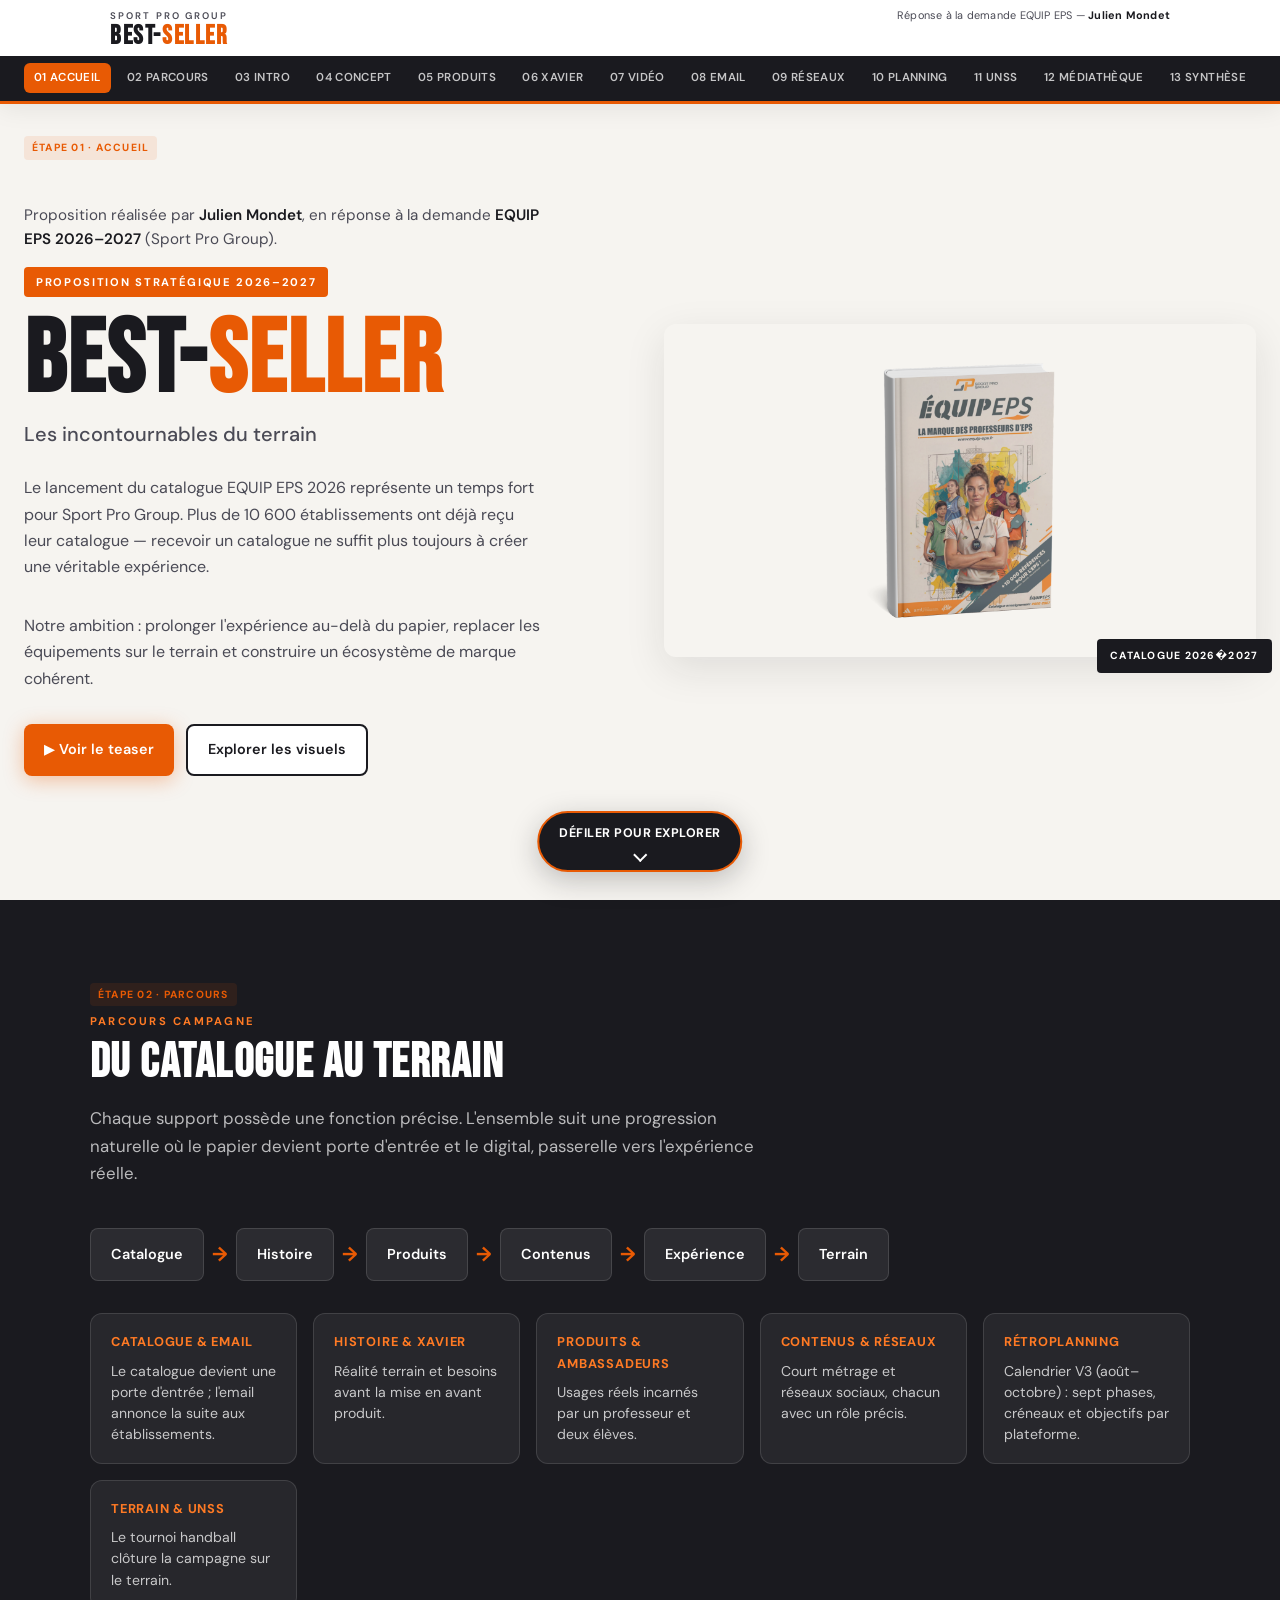
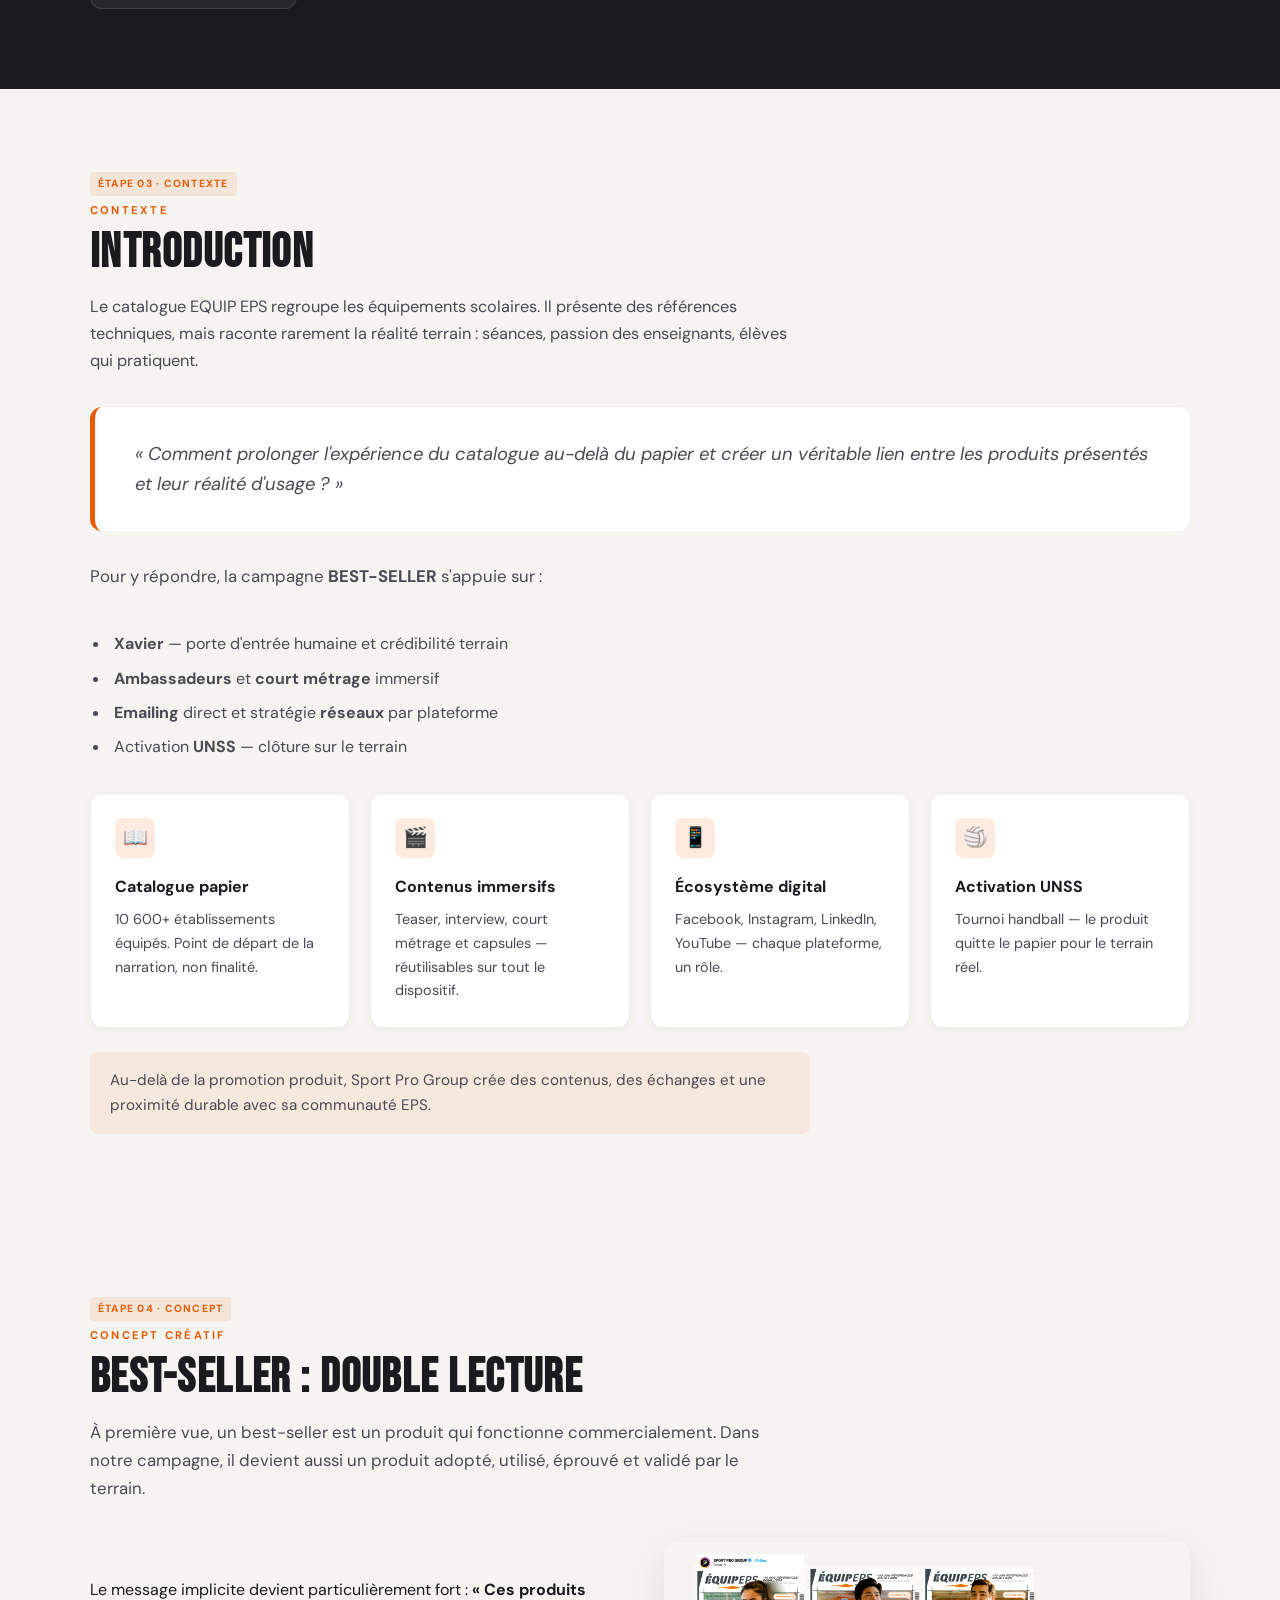
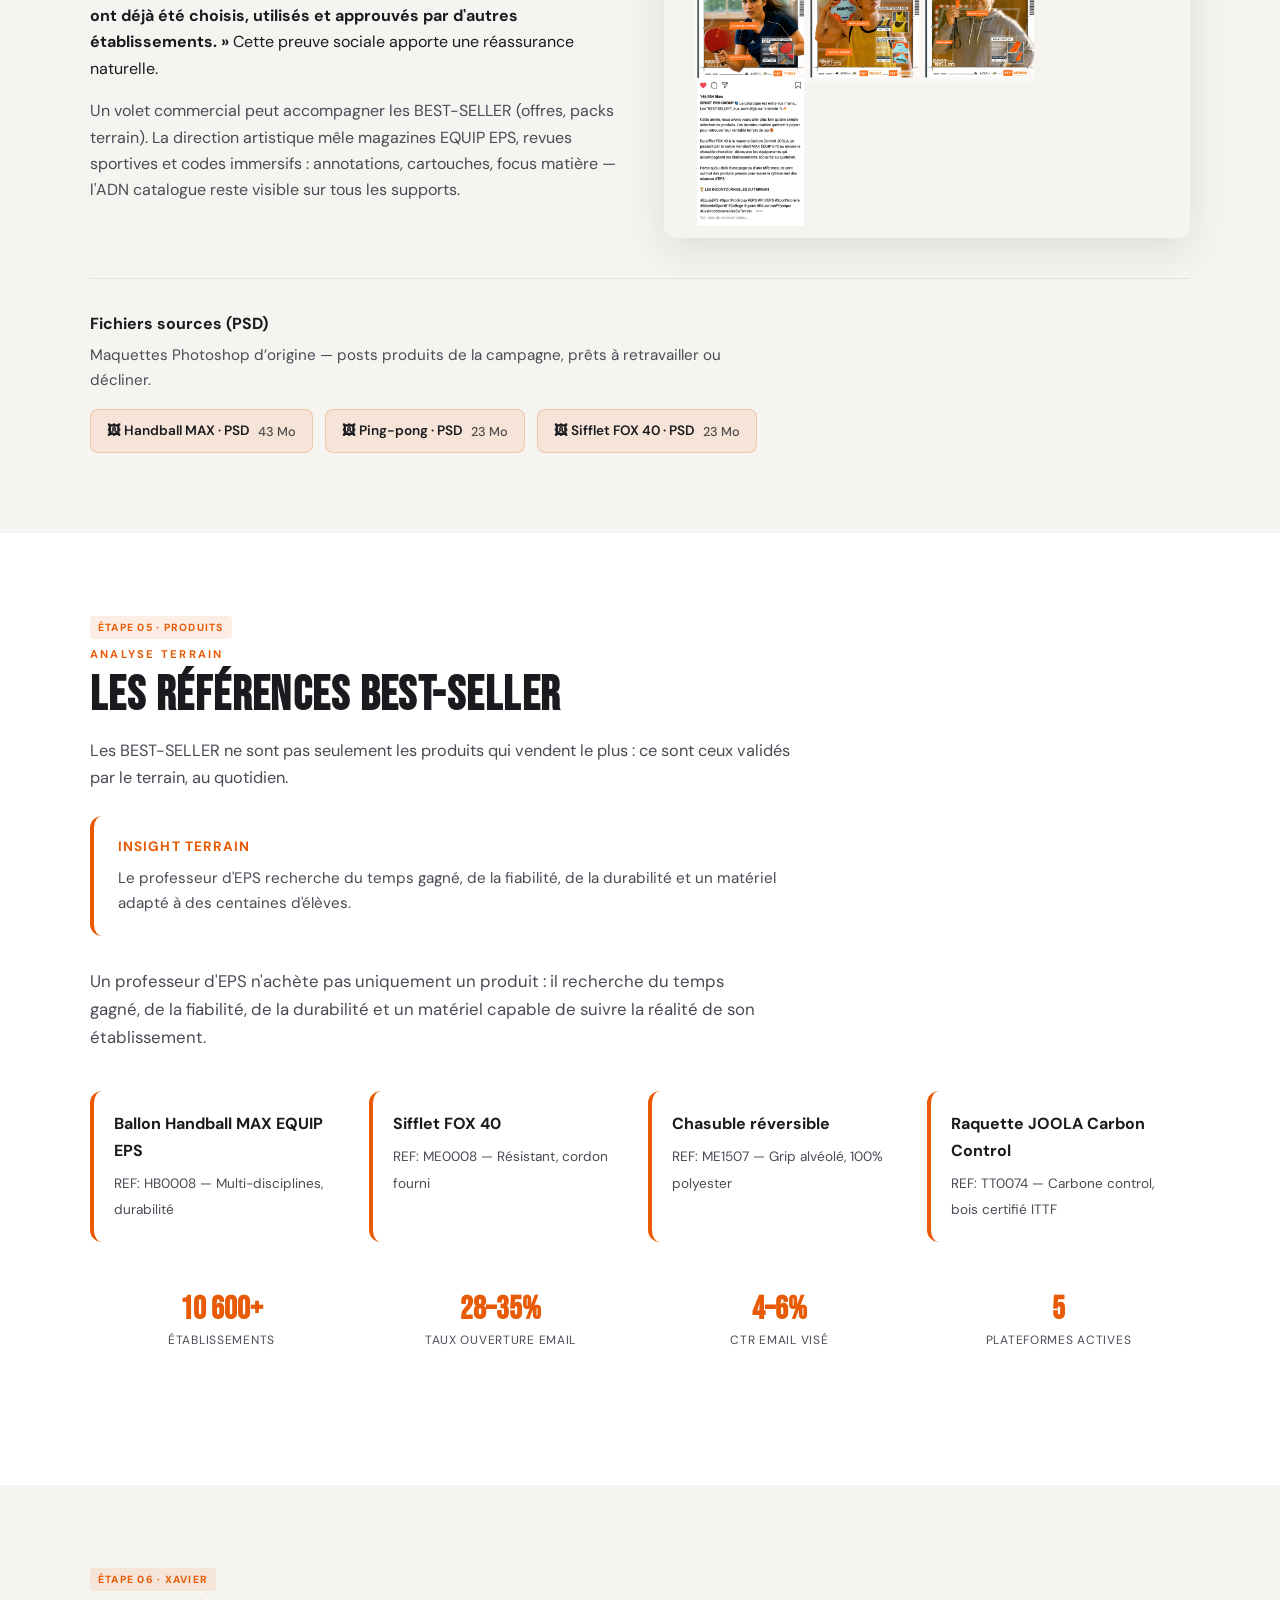
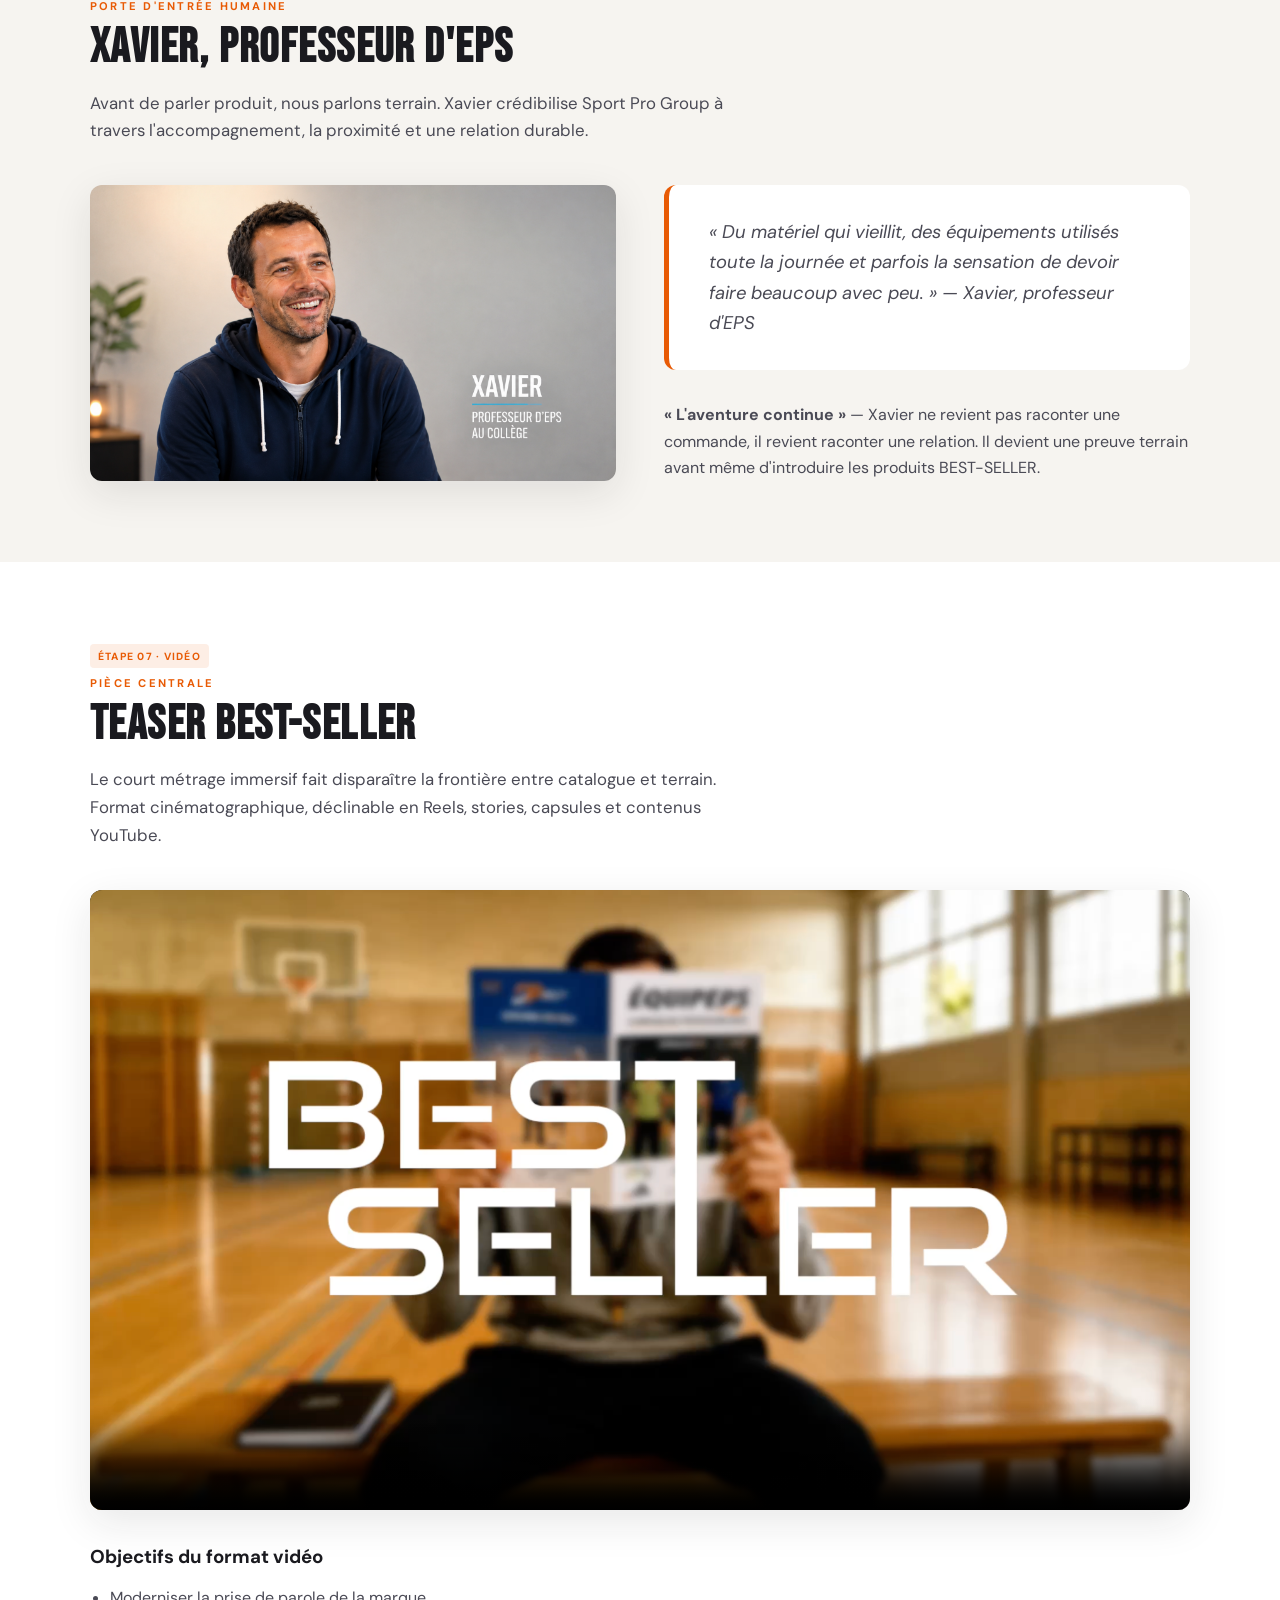
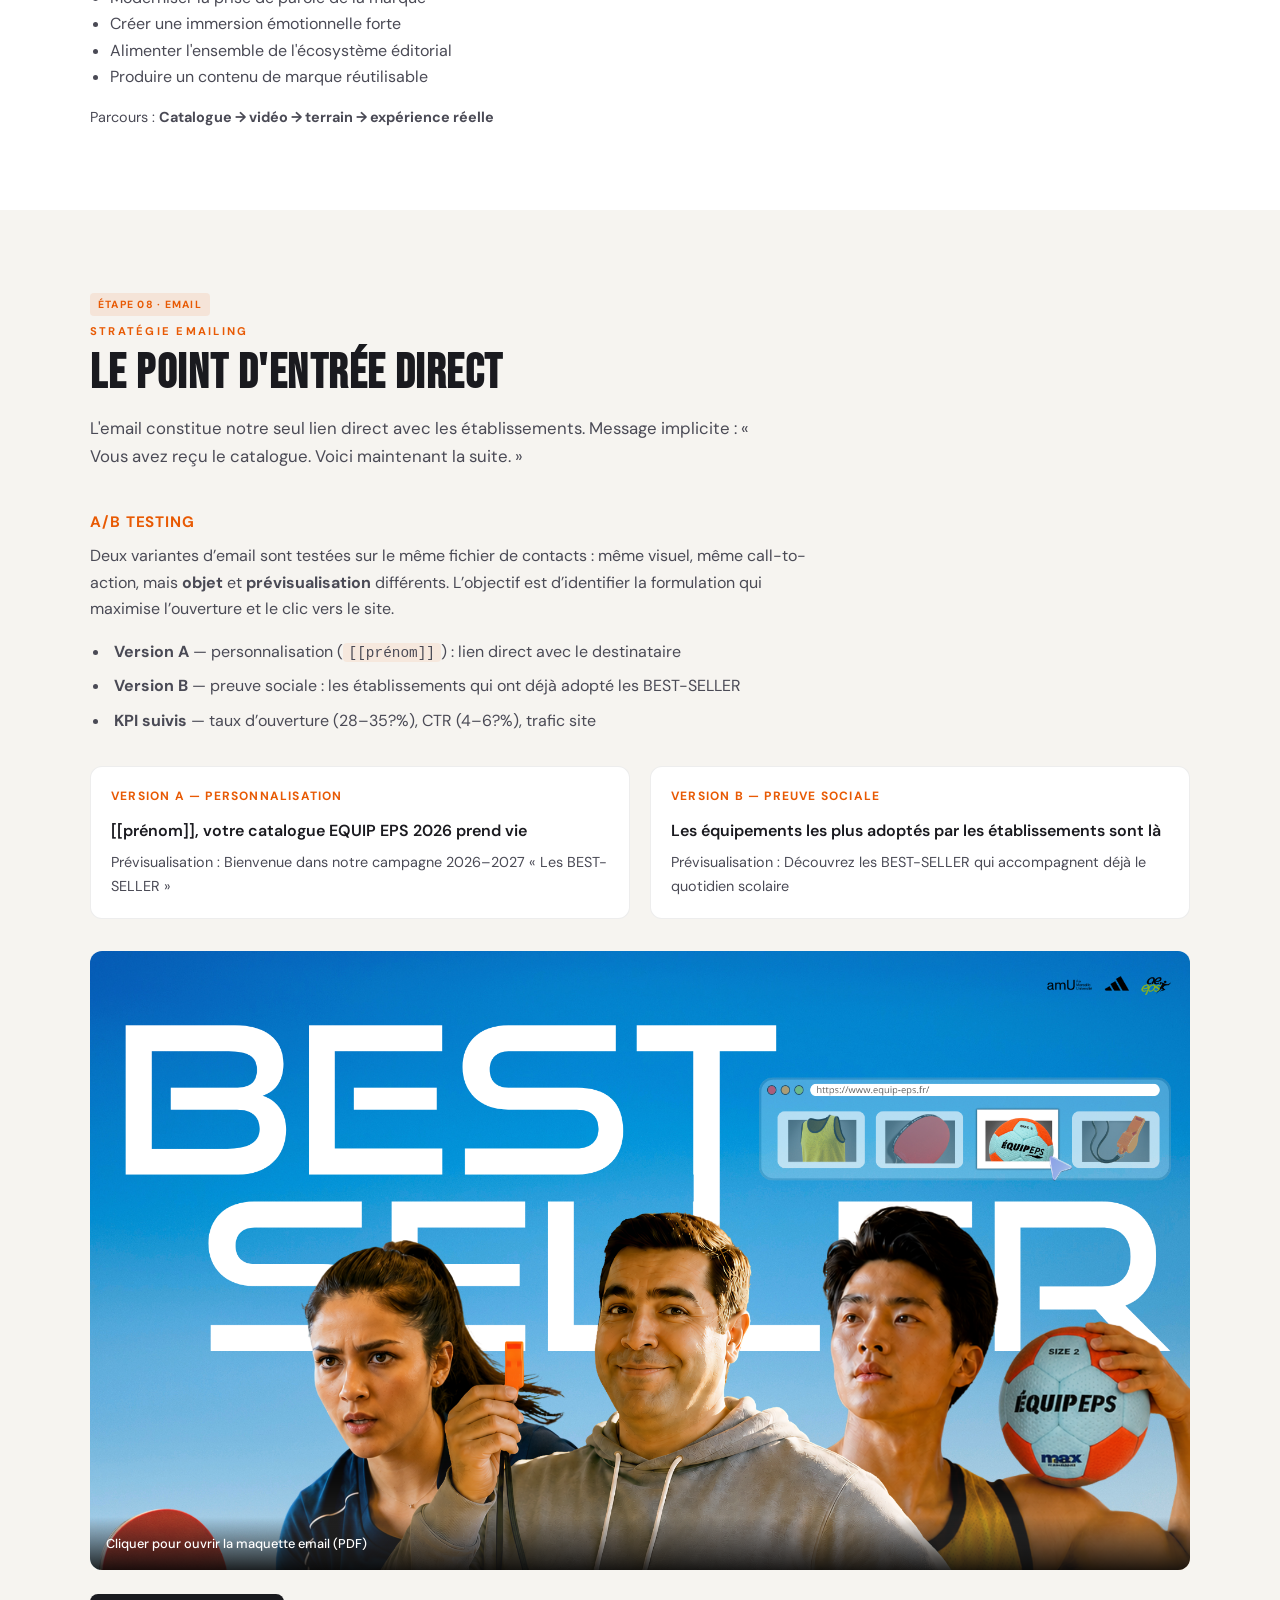
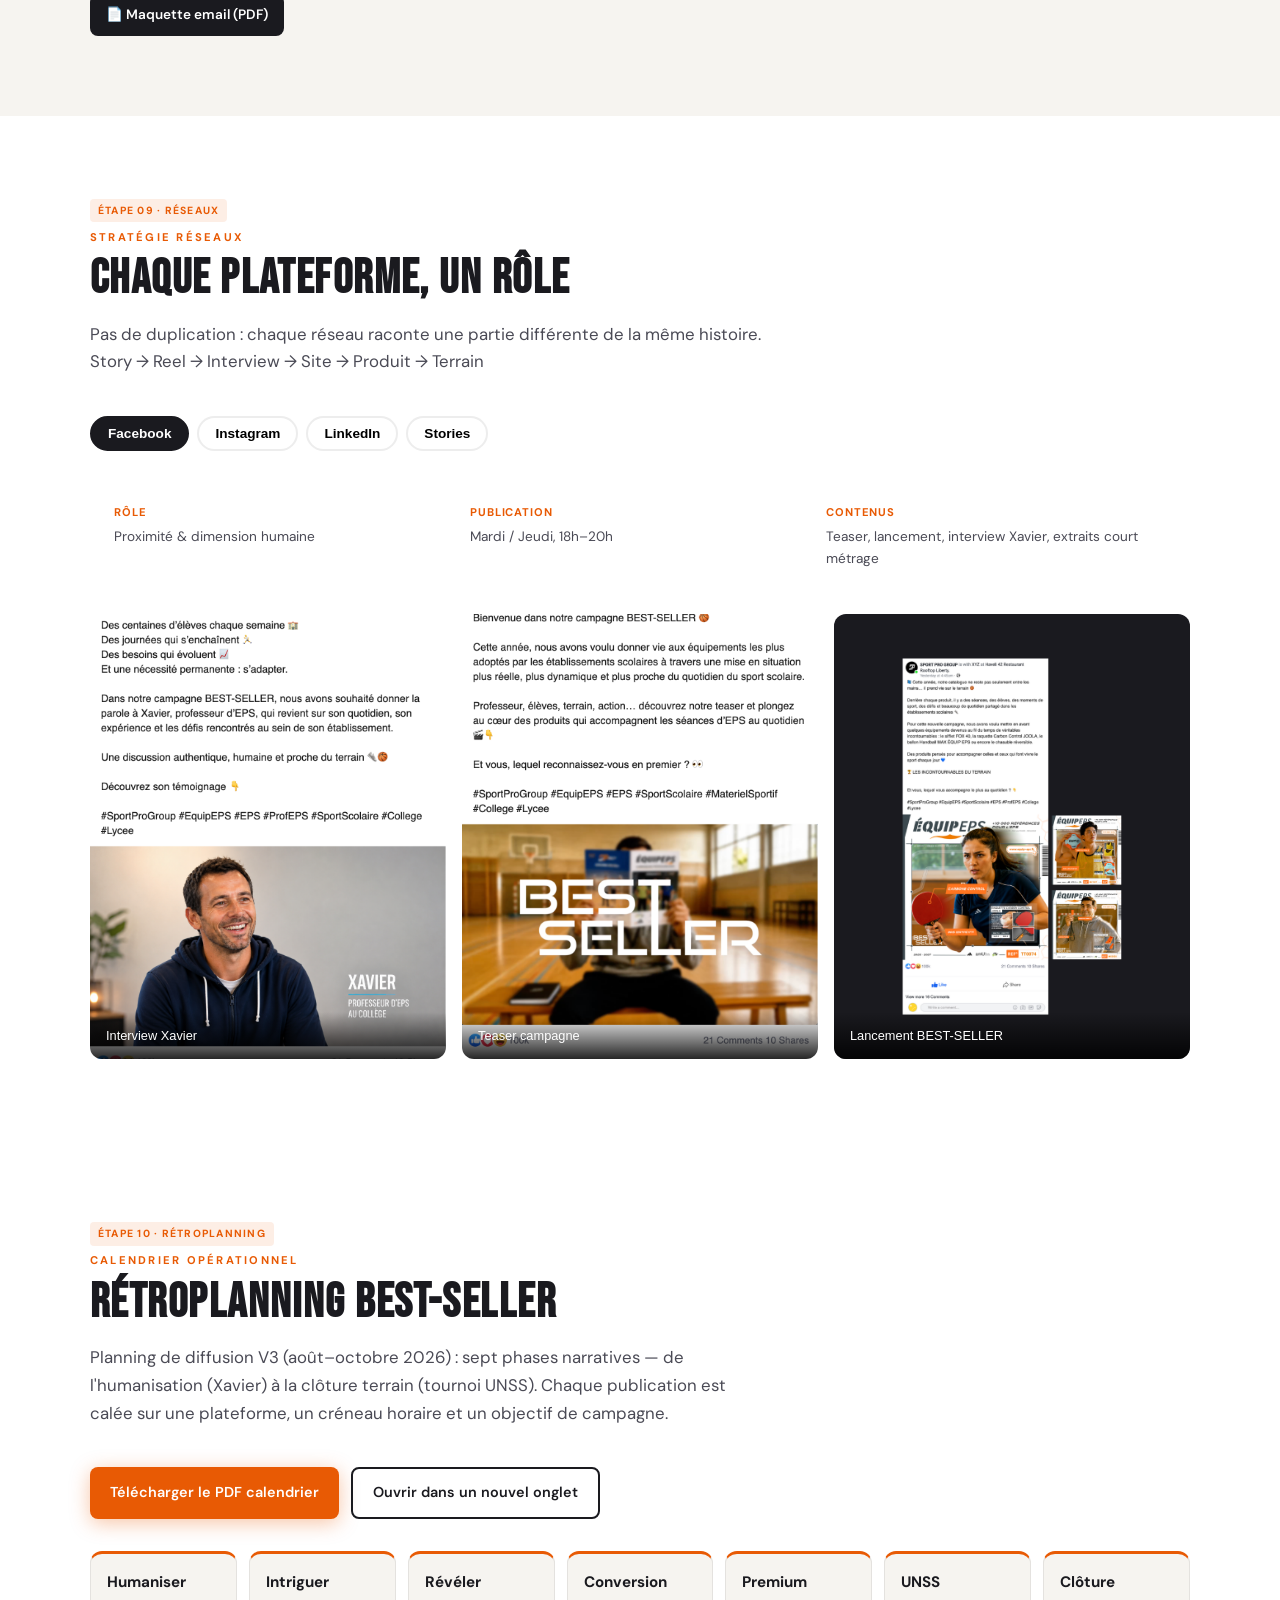
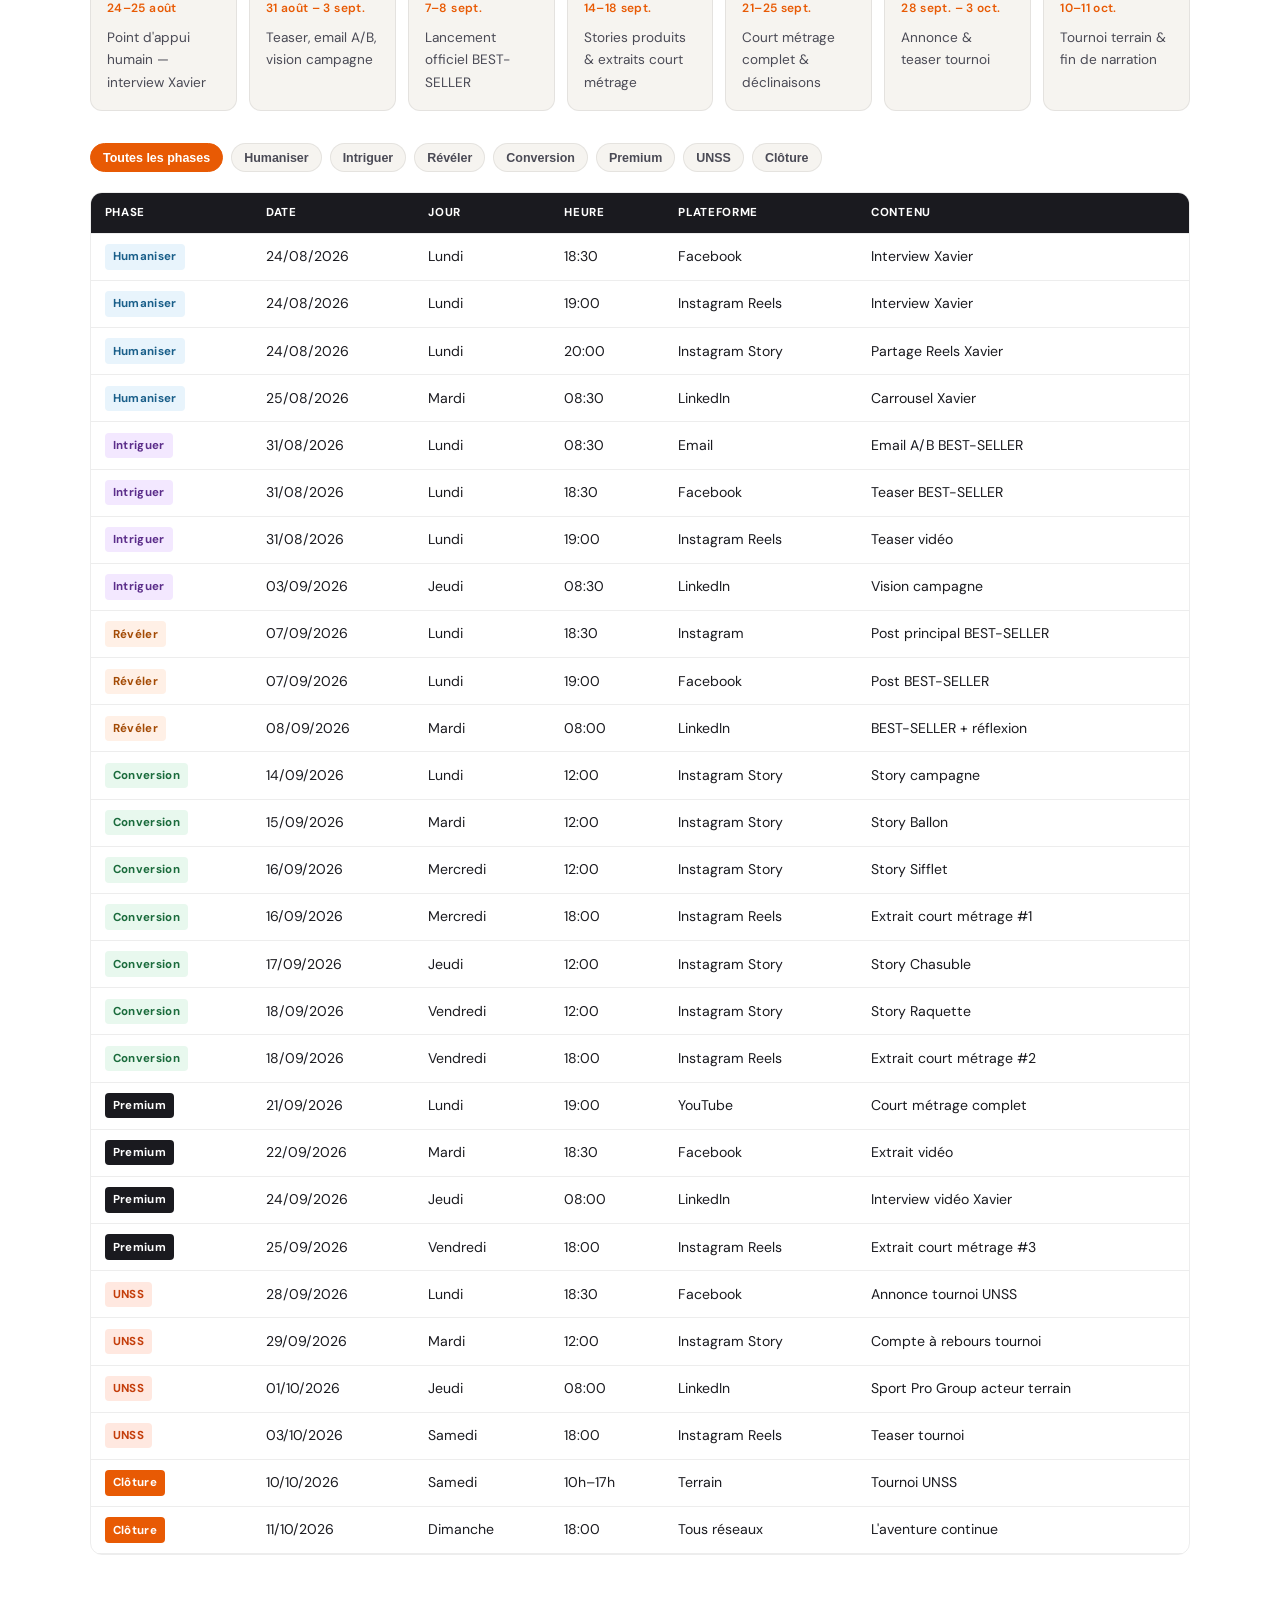
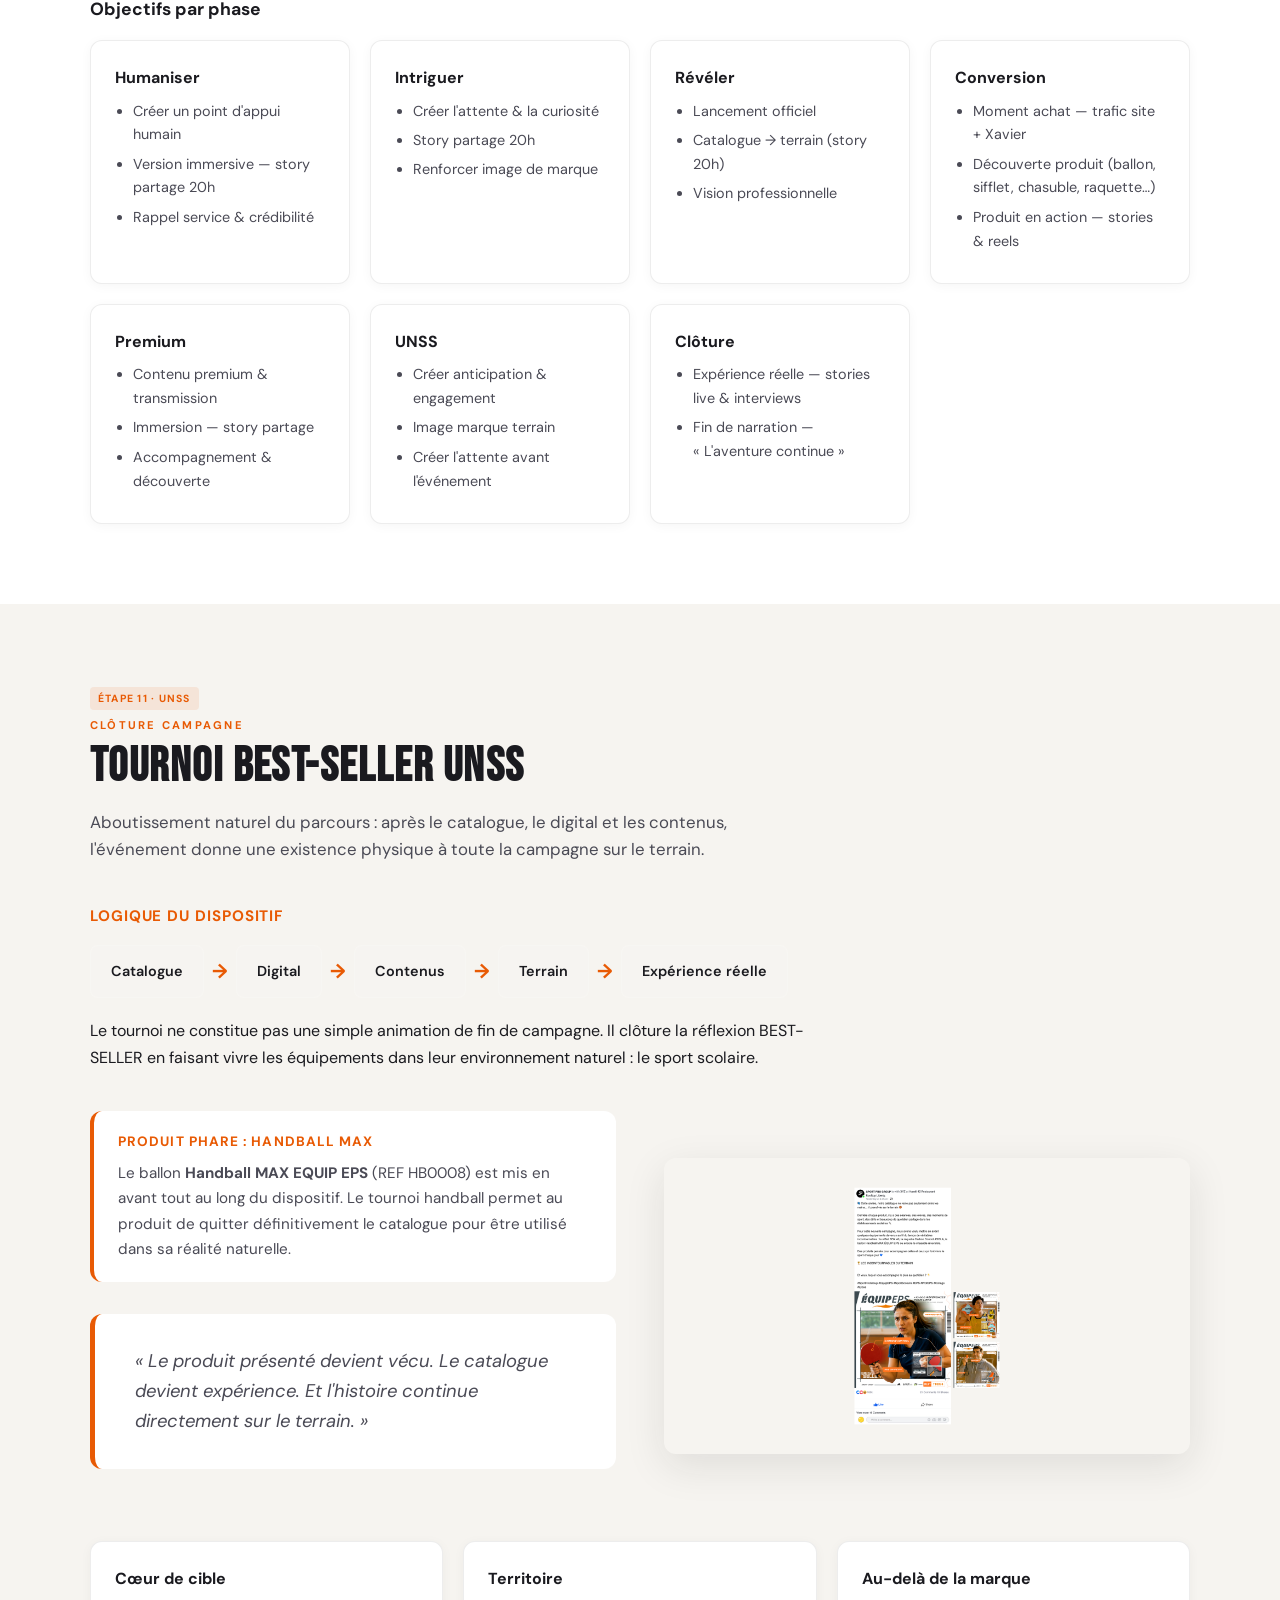
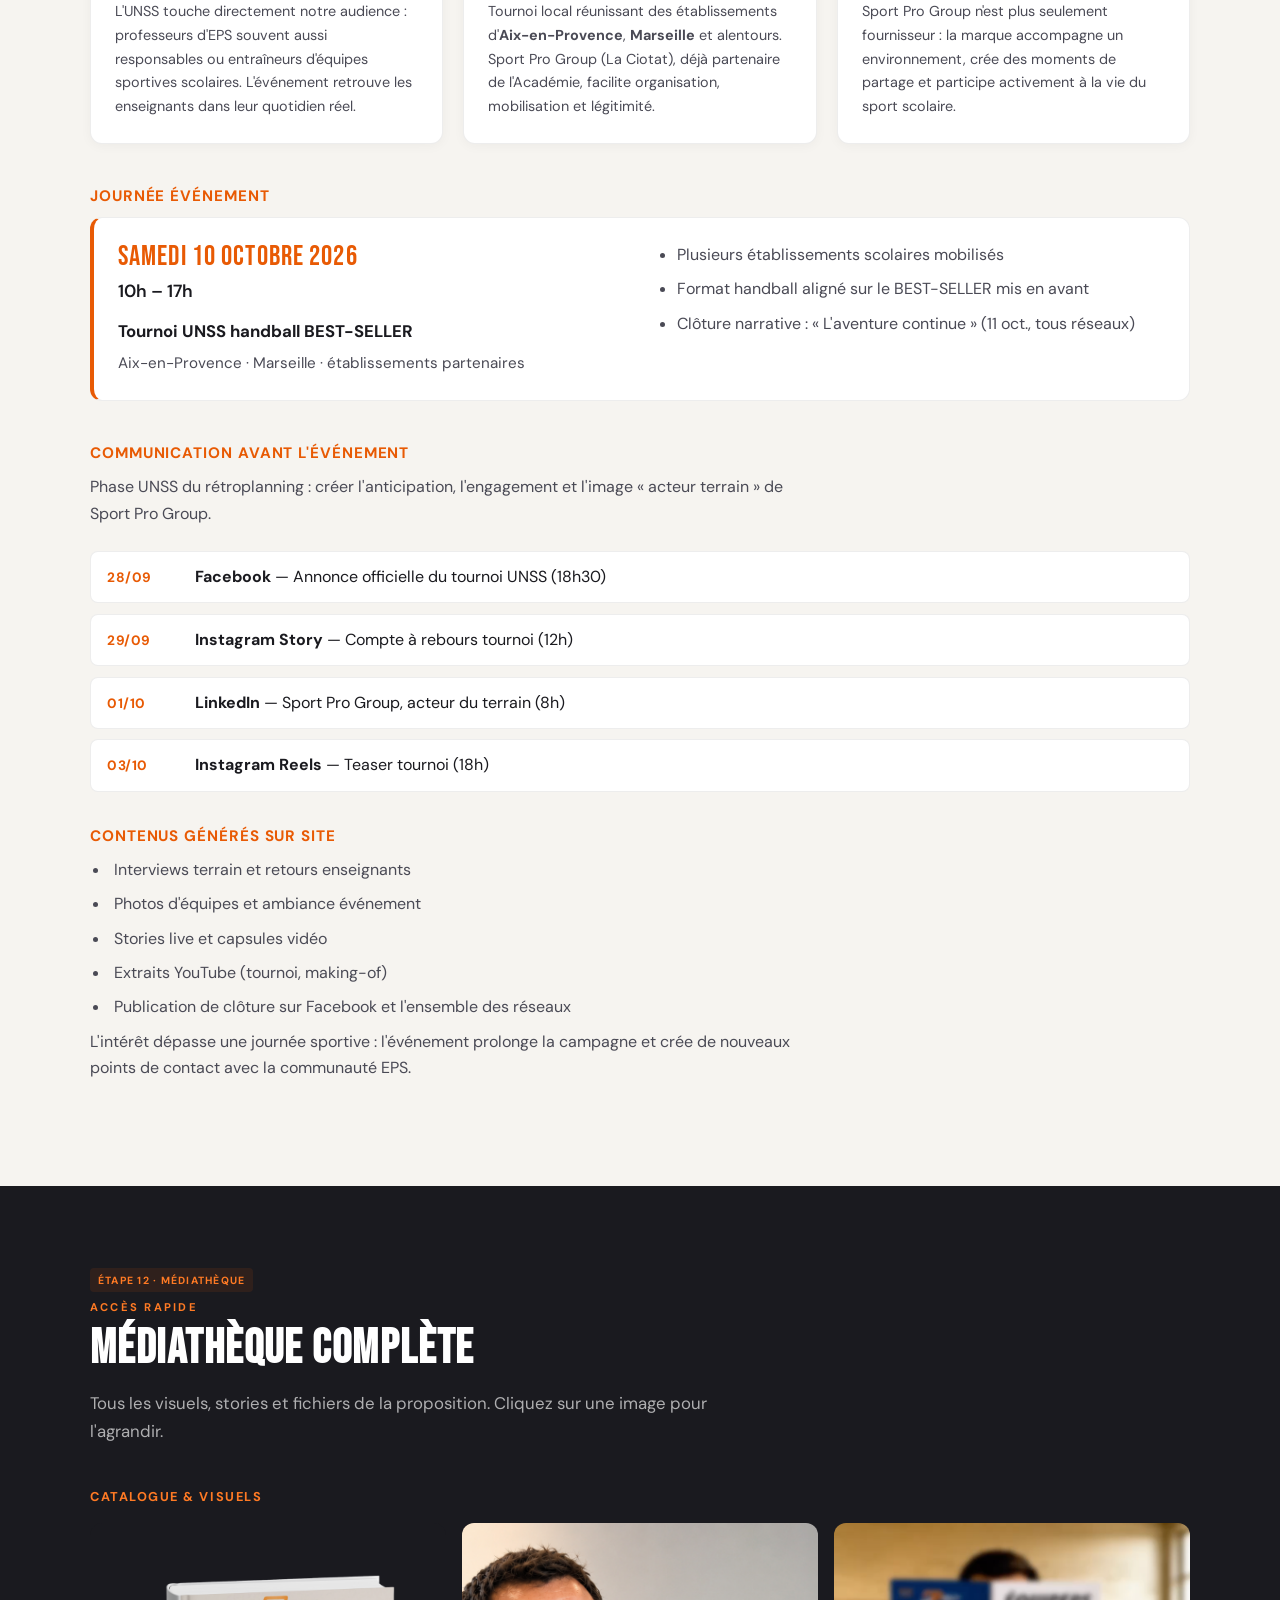
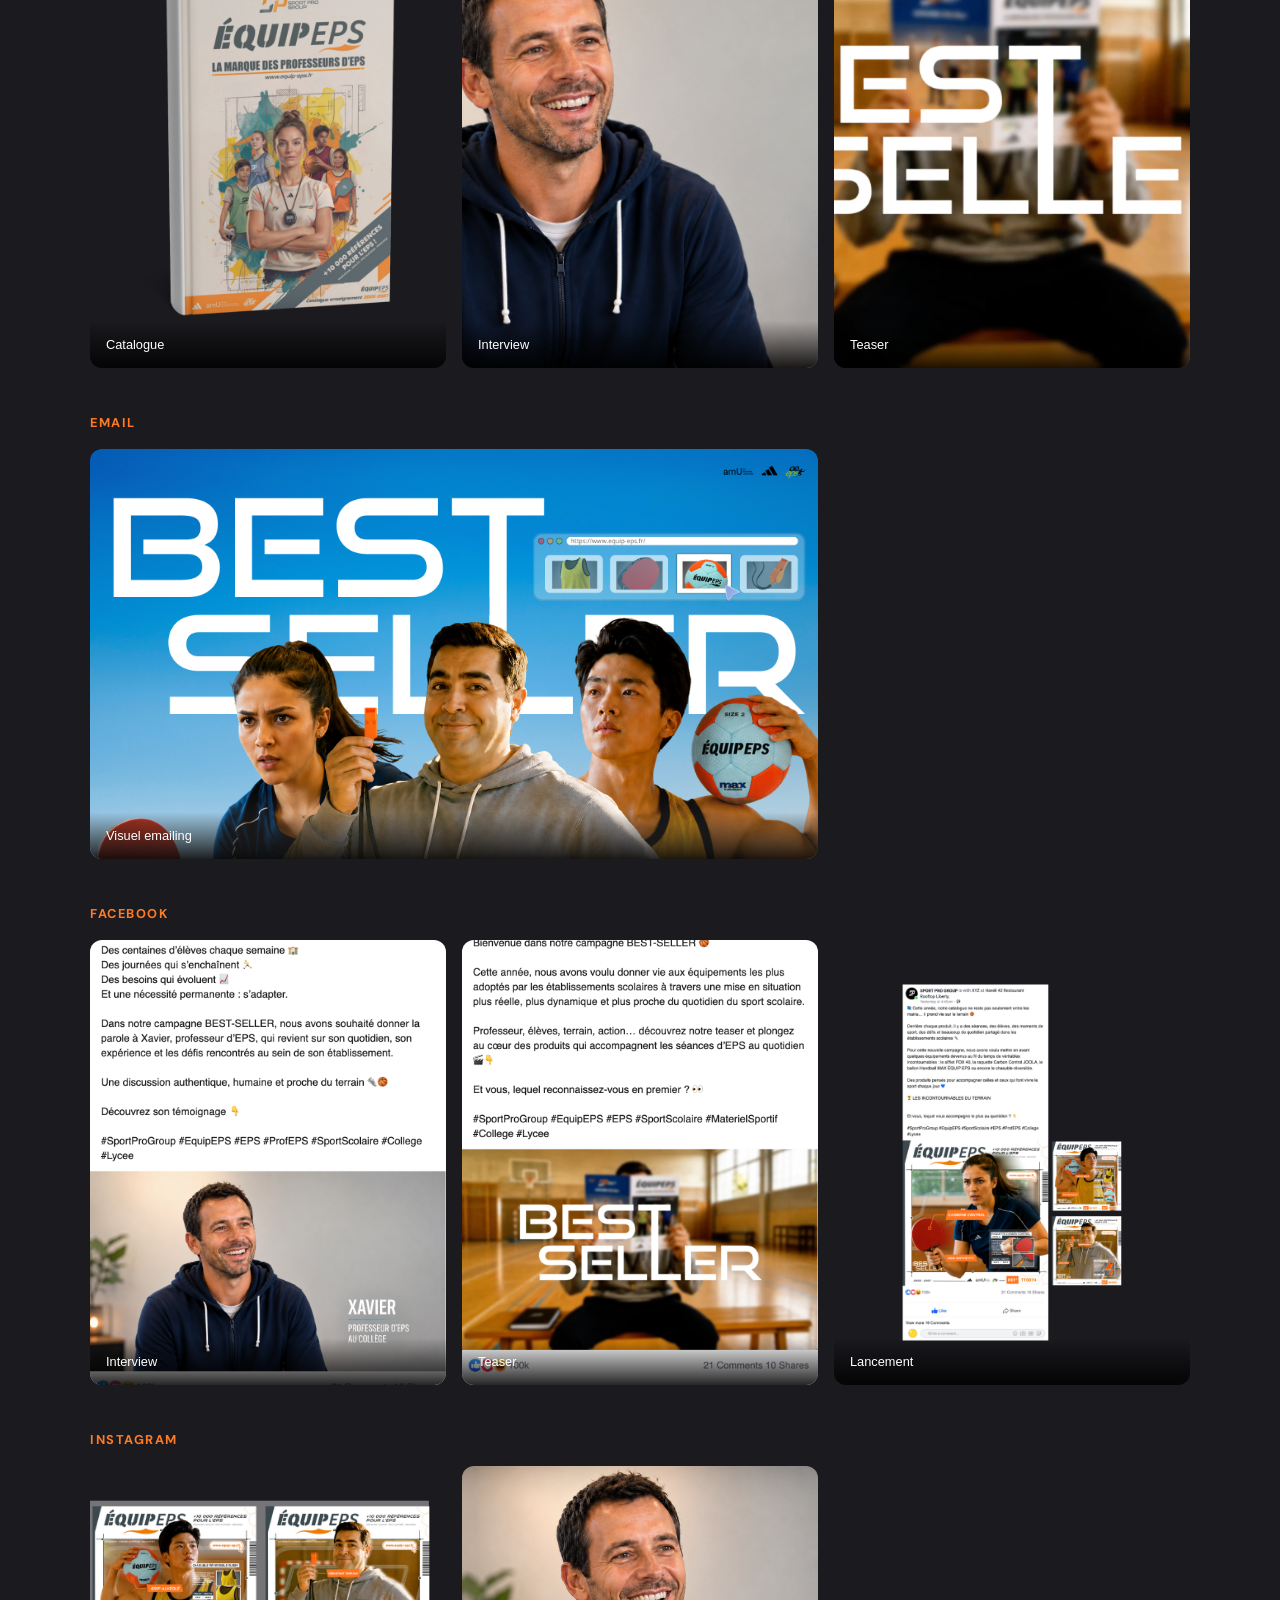
==== site/index.html @ 5191e404 "Publier le site vitrine BEST-SELLER pour GitHub Pages. Déploie le dossier site/ via GitHub Actions a" ====
<!DOCTYPE html>
<html lang="fr">
<head>
  <meta charset="UTF-8">
  <meta name="viewport" content="width=device-width, initial-scale=1.0">
  <title>BEST-SELLER — Proposition stratégique | Julien Mondet | Sport Pro Group</title>
  <meta name="description" content="Campagne BEST-SELLER — Proposition stratégique EQUIP EPS 2026–2027. Travail réalisé par Julien Mondet, réponse à la demande Sport Pro Group.">
  <link rel="preconnect" href="https://fonts.googleapis.com">
  <link rel="preconnect" href="https://fonts.gstatic.com" crossorigin>
  <link href="https://fonts.googleapis.com/css2?family=Bebas+Neue&family=DM+Sans:ital,wght@0,400;0,500;0,600;0,700;1,400&display=swap" rel="stylesheet">
  <link rel="stylesheet" href="css/styles.css">
</head>
<body>

    <header class="site-header">
      <div class="header-inner">
        <a href="#accueil" class="logo">
          <span>Sport Pro Group</span>
          <strong>BEST-<em>SELLER</em></strong>
        </a>
        <p class="header-author">Réponse à la demande EQUIP EPS — <strong>Julien Mondet</strong></p>
      </div>
            <nav class="nav-quick" aria-label="Navigation rapide">
        <a href="#accueil">01 Accueil</a>
        <a href="#parcours">02 Parcours</a>
        <a href="#introduction">03 Intro</a>
        <a href="#concept">04 Concept</a>
        <a href="#produits">05 Produits</a>
        <a href="#xavier">06 Xavier</a>
        <a href="#video">07 Vidéo</a>
        <a href="#email">08 Email</a>
        <a href="#reseaux">09 Réseaux</a>
        <a href="#retroplanning">10 Planning</a>
        <a href="#unss">11 UNSS</a>
        <a href="#mediatheque">12 Médiathèque</a>
        <a href="#conclusion">13 Synthèse</a>
      </nav>
    </header>

  <a href="#introduction" class="scroll-cue" id="scroll-cue" aria-label="Faire défiler vers le contenu">
    <span class="scroll-cue-text">Défiler pour explorer</span>
    <span class="scroll-cue-arrow" aria-hidden="true"></span>
  </a>


  <main>
    <section class="hero" id="accueil">
      <p class="section-phase hero-phase">Étape 01 · Accueil</p>
      <div>
        <p class="hero-author">
          Proposition réalisée par <strong>Julien Mondet</strong>, en réponse à la demande
          <strong>EQUIP EPS 2026–2027</strong> (Sport Pro Group).
        </p>
        <span class="hero-badge">Proposition stratégique 2026–2027</span>
        <h1>BEST-<span>SELLER</span></h1>
        <p class="hero-sub">Les incontournables du terrain</p>
        <p class="hero-desc">Le lancement du catalogue EQUIP EPS 2026 représente un temps fort pour Sport Pro Group. Plus de 10&nbsp;600 établissements ont déjà reçu leur catalogue — recevoir un catalogue ne suffit plus toujours à créer une véritable expérience.</p>
        <p class="hero-desc">Notre ambition : prolonger l'expérience au-delà du papier, replacer les équipements sur le terrain et construire un écosystème de marque cohérent.</p>
        <div class="hero-actions">
          <a href="#video" class="btn btn-primary">&#9654; Voir le teaser</a>
          <a href="#mediatheque" class="btn btn-secondary">Explorer les visuels</a>
        </div>
      </div>
      <div class="hero-visual">
        <img src="assets/visuel/Mock%20ups%20magazine.png" alt="Catalogue ÉQUIPEPS 2026–2027 — Sport Pro Group">
      </div>
    </section>

    <section class="flow-section" id="parcours">
      <div class="section-inner">
        <p class="section-phase">Étape 02 · Parcours</p>
        <p class="section-label">Parcours campagne</p>
        <h2 class="section-title">Du catalogue au terrain</h2>
        <p class="section-intro">
          Chaque support possède une fonction précise. L'ensemble suit une progression naturelle
          où le papier devient porte d'entrée et le digital, passerelle vers l'expérience réelle.
        </p>
        <div class="flow-track">
          <span class="flow-step">Catalogue</span>
          <span class="flow-arrow">&rarr;</span>
          <span class="flow-step">Histoire</span>
          <span class="flow-arrow">&rarr;</span>
          <span class="flow-step">Produits</span>
          <span class="flow-arrow">&rarr;</span>
          <span class="flow-step">Contenus</span>
          <span class="flow-arrow">&rarr;</span>
          <span class="flow-step">Expérience</span>
          <span class="flow-arrow">&rarr;</span>
          <span class="flow-step">Terrain</span>
        </div>
        <div class="flow-details">
          <article class="flow-detail-card"><h3>Catalogue &amp; email</h3><p>Le catalogue devient une porte d'entrée ; l'email annonce la suite aux établissements.</p></article>
          <article class="flow-detail-card"><h3>Histoire &amp; Xavier</h3><p>Réalité terrain et besoins avant la mise en avant produit.</p></article>
          <article class="flow-detail-card"><h3>Produits &amp; ambassadeurs</h3><p>Usages réels incarnés par un professeur et deux élèves.</p></article>
          <article class="flow-detail-card"><h3>Contenus &amp; réseaux</h3><p>Court métrage et réseaux sociaux, chacun avec un rôle précis.</p></article>
                    <article class="flow-detail-card"><h3>Rétroplanning</h3><p>Calendrier V3 (août–octobre) : sept phases, créneaux et objectifs par plateforme.</p></article>
          <article class="flow-detail-card"><h3>Terrain &amp; UNSS</h3><p>Le tournoi handball clôture la campagne sur le terrain.</p></article>
        </div>
      </div>
    </section>

    <section id="introduction">
      <div class="section-inner">
        <p class="section-phase">Étape 03 · Contexte</p>
        <p class="section-label">Contexte</p>
        <h2 class="section-title">Introduction</h2>

        <div class="prose"><p>Le catalogue EQUIP EPS regroupe les équipements scolaires. Il présente des références techniques, mais raconte rarement la réalité terrain : séances, passion des enseignants, élèves qui pratiquent.</p></div>
        <blockquote class="quote-block">&laquo; Comment prolonger l'expérience du catalogue au-delà du papier et créer un véritable lien entre les produits présentés et leur réalité d'usage ? &raquo;</blockquote>
        <p class="section-intro">Pour y répondre, la campagne <strong>BEST-SELLER</strong> s'appuie sur :</p>
        <ul class="content-list">
          <li><strong>Xavier</strong> — porte d'entrée humaine et crédibilité terrain</li>
          <li><strong>Ambassadeurs</strong> et <strong>court métrage</strong> immersif</li>
          <li><strong>Emailing</strong> direct et stratégie <strong>réseaux</strong> par plateforme</li>
          <li>Activation <strong>UNSS</strong> — clôture sur le terrain</li>
        </ul>
        <div class="cards">
          <article class="card">
            <div class="card-icon">&#128214;</div>
            <h3>Catalogue papier</h3>
            <p>10&nbsp;600+ établissements équipés. Point de départ de la narration, non finalité.</p>
          </article>
          <article class="card">
            <div class="card-icon">&#127916;</div>
            <h3>Contenus immersifs</h3>
            <p>Teaser, interview, court métrage et capsules — réutilisables sur tout le dispositif.</p>
          </article>
          <article class="card">
            <div class="card-icon">&#128241;</div>
            <h3>Écosystème digital</h3>
            <p>Facebook, Instagram, LinkedIn, YouTube — chaque plateforme, un rôle.</p>
          </article>
          <article class="card">
            <div class="card-icon">&#127952;</div>
            <h3>Activation UNSS</h3>
            <p>Tournoi handball — le produit quitte le papier pour le terrain réel.</p>
          </article>
        </div>
        <p class="prose-note">Au-delà de la promotion produit, Sport Pro Group crée des contenus, des échanges et une proximité durable avec sa communauté EPS.</p>
      </div>
    </section>

    <section id="concept">
      <div class="section-inner">
        <p class="section-phase">Étape 04 · Concept</p>
        <p class="section-label">Concept créatif</p>
        <h2 class="section-title">BEST-SELLER : double lecture</h2>
        <p class="section-intro">
          À première vue, un best-seller est un produit qui fonctionne commercialement.
          Dans notre campagne, il devient aussi un produit adopté, utilisé, éprouvé et validé par le terrain.
        </p>
        <div class="split">
          <div>
            <p>
              Le message implicite devient particulièrement fort : <strong>&laquo; Ces produits ont déjà été
              choisis, utilisés et approuvés par d'autres établissements. &raquo;</strong> Cette preuve sociale
              apporte une réassurance naturelle.
            </p>
            <p style="margin-top:1rem;color:var(--gray)">
              Un volet commercial peut accompagner les BEST-SELLER (offres, packs terrain). La direction artistique mêle magazines EQUIP EPS, revues sportives et codes immersifs : annotations, cartouches, focus matière — l'ADN catalogue reste visible sur tous les supports.
            </p>
          </div>
          <img src="assets/instagram/Post%20Instagram%20Betseller.png" alt="Publication Instagram BEST-SELLER">
        </div>

        <div class="concept-downloads">
          <h3 class="concept-downloads-title">Fichiers sources (PSD)</h3>
          <p class="concept-downloads-desc">
            Maquettes Photoshop d’origine — posts produits de la campagne, prêts à retravailler ou décliner.
          </p>
          <div class="downloads concept-downloads-list">
            <a href="assets/psd/Post-SportProGroup-handball.psd" class="download-link download-link--psd" download>
              &#128444; Handball MAX · PSD <span class="dl-size">43 Mo</span>
            </a>
            <a href="assets/psd/Post-SportProGroup-ping-pong.psd" class="download-link download-link--psd" download>
              &#128444; Ping-pong · PSD <span class="dl-size">23 Mo</span>
            </a>
            <a href="assets/psd/Post-SportProGroup-sifflet.psd" class="download-link download-link--psd" download>
              &#128444; Sifflet FOX 40 · PSD <span class="dl-size">23 Mo</span>
            </a>
          </div>
        </div>
      </div>
    </section>

    <section id="produits" style="background:var(--white)">
      <div class="section-inner">
        <p class="section-phase">Étape 05 · Produits</p>
        <p class="section-label">Analyse terrain</p>
        <h2 class="section-title">Les références BEST-SELLER</h2>
        <div class="prose"><p>Les BEST-SELLER ne sont pas seulement les produits qui vendent le plus : ce sont ceux validés par le terrain, au quotidien.</p></div>
        <div class="insight-box"><h3>Insight terrain</h3><p>Le professeur d'EPS recherche du temps gagné, de la fiabilité, de la durabilité et un matériel adapté à des centaines d'élèves.</p></div>
        <p class="section-intro">
          Un professeur d'EPS n'achète pas uniquement un produit : il recherche du temps gagné,
          de la fiabilité, de la durabilité et un matériel capable de suivre la réalité de son établissement.
        </p>
        <div class="products-grid">
          <div class="product-item">
            <strong>Ballon Handball MAX EQUIP EPS</strong>
            <span>REF: HB0008 — Multi-disciplines, durabilité</span>
          </div>
          <div class="product-item">
            <strong>Sifflet FOX 40</strong>
            <span>REF: ME0008 — Résistant, cordon fourni</span>
          </div>
          <div class="product-item">
            <strong>Chasuble réversible</strong>
            <span>REF: ME1507 — Grip alvéolé, 100% polyester</span>
          </div>
          <div class="product-item">
            <strong>Raquette JOOLA Carbon Control</strong>
            <span>REF: TT0074 — Carbone control, bois certifié ITTF</span>
          </div>
        </div>
        <div class="kpi-row">
          <div class="kpi"><strong>10&nbsp;600+</strong><span>Établissements</span></div>
          <div class="kpi"><strong>28–35%</strong><span>Taux ouverture email</span></div>
          <div class="kpi"><strong>4–6%</strong><span>CTR email visé</span></div>
          <div class="kpi"><strong>5</strong><span>Plateformes actives</span></div>
        </div>
      </div>
    </section>

    <section id="xavier">
      <div class="section-inner">
        <p class="section-phase">Étape 06 · Xavier</p>
        <p class="section-label">Porte d'entrée humaine</p>
        <h2 class="section-title">Xavier, professeur d'EPS</h2>
        <p class="section-intro">
          Avant de parler produit, nous parlons terrain. Xavier crédibilise Sport Pro Group
          à travers l'accompagnement, la proximité et une relation durable.
        </p>
        <div class="split">
          <img src="assets/visuel/Minia%20Interview.png" alt="Miniature interview Xavier — Sport Pro Group">
          <div>
            <blockquote class="quote-block" style="margin-top:0">
              &laquo; Du matériel qui vieillit, des équipements utilisés toute la journée et parfois
              la sensation de devoir faire beaucoup avec peu. &raquo;
              — Xavier, professeur d'EPS</cite>
            </blockquote>
            <p style="color:var(--gray)">
              <strong>&laquo; L'aventure continue &raquo;</strong> — Xavier ne revient pas raconter une commande,
              il revient raconter une relation. Il devient une preuve terrain avant même d'introduire
              les produits BEST-SELLER.
            </p>
          </div>
        </div>
      </div>
    </section>

    <section class="video-section" id="video">
      <div class="section-inner">
        <p class="section-phase">Étape 07 · Vidéo</p>
        <p class="section-label">Pièce centrale</p>
        <h2 class="section-title">Teaser BEST-SELLER</h2>
        <p class="section-intro">
          Le court métrage immersif fait disparaître la frontière entre catalogue et terrain.
          Format cinématographique, déclinable en Reels, stories, capsules et contenus YouTube.
        </p>
        <div class="video-wrap">
          <video controls poster="assets/teaser/Minia%20Teaser.png" preload="metadata">
            <source src="assets/teaser/Best-Seller%20Teaser.mp4" type="video/mp4">
            Votre navigateur ne supporte pas la lecture vidéo.
          </video>
        </div>
        <div class="video-meta">
          <h3 style="margin-bottom:0.75rem">Objectifs du format vidéo</h3>
          <ul style="color:var(--gray);padding-left:1.25rem">
            <li>Moderniser la prise de parole de la marque</li>
            <li>Créer une immersion émotionnelle forte</li>
            <li>Alimenter l'ensemble de l'écosystème éditorial</li>
            <li>Produire un contenu de marque réutilisable</li>
          </ul>
          <p style="margin-top:1rem;font-size:0.9rem;color:var(--gray)">
            Parcours : <strong>Catalogue &rarr; vidéo &rarr; terrain &rarr; expérience réelle</strong>
          </p>
        </div>
      </div>
    </section>

    <section id="email">
      <div class="section-inner">
        <p class="section-phase">Étape 08 · Email</p>
        <p class="section-label">Stratégie emailing</p>
        <h2 class="section-title">Le point d'entrée direct</h2>
        <p class="section-intro">
          L'email constitue notre seul lien direct avec les établissements. Message implicite :
          &laquo; Vous avez reçu le catalogue. Voici maintenant la suite. &raquo;
        </p>

        <div class="email-ab-intro">
          <h3 class="prose-heading">A/B testing</h3>
          <p>
            Deux variantes d’email sont testées sur le même fichier de contacts : même visuel,
            même call-to-action, mais <strong>objet</strong> et <strong>prévisualisation</strong> différents.
            L’objectif est d’identifier la formulation qui maximise l’ouverture et le clic vers le site.
          </p>
          <ul class="content-list email-ab-list">
            <li><strong>Version A</strong> — personnalisation (<code>[[pr&eacute;nom]]</code>) : lien direct avec le destinataire</li>
            <li><strong>Version B</strong> — preuve sociale : les établissements qui ont déjà adopté les BEST-SELLER</li>
            <li><strong>KPI suivis</strong> — taux d’ouverture (28–35?%), CTR (4–6?%), trafic site</li>
          </ul>
        </div>

        <div class="email-versions">
          <div class="email-version">
            <h4>Version A — Personnalisation</h4>
            <p class="objet">[[pr&eacute;nom]], votre catalogue EQUIP EPS 2026 prend vie</p>
            <p style="font-size:0.9rem;color:var(--gray)">Prévisualisation : Bienvenue dans notre campagne 2026–2027 « Les BEST-SELLER »</p>
          </div>
          <div class="email-version">
            <h4>Version B — Preuve sociale</h4>
            <p class="objet">Les équipements les plus adoptés par les établissements sont&nbsp;l&agrave;</p>
            <p style="font-size:0.9rem;color:var(--gray)">Prévisualisation : Découvrez les BEST-SELLER qui accompagnent déjà le quotidien scolaire</p>
          </div>
        </div>
        <a href="assets/email/Mail%20Sport%20Pro%20Group.pdf" class="gallery-item wide email-preview" target="_blank" rel="noopener">
          <img src="assets/email/Visuel%20paysage%20pour%20mail.png" alt="Visuel email campagne BEST-SELLER">
          <span class="caption">Cliquer pour ouvrir la maquette email (PDF)</span>
        </a>
        <div class="downloads">
          <a href="assets/email/Mail%20Sport%20Pro%20Group.pdf" class="download-link" target="_blank" rel="noopener">&#128196; Maquette email (PDF)</a>
        </div>
      </div>
    </section>

    <section id="reseaux" style="background:var(--white)">
      <div class="section-inner">
        <p class="section-phase">Étape 09 · Réseaux</p>
        <p class="section-label">Stratégie réseaux</p>
        <h2 class="section-title">Chaque plateforme, un rôle</h2>
        <p class="section-intro">
          Pas de duplication : chaque réseau raconte une partie différente de la même histoire.
          Story &rarr; Reel &rarr; Interview &rarr; Site &rarr; Produit &rarr; Terrain
        </p>

        <div class="platform-tabs">
          <button class="platform-tab active" data-platform="facebook">Facebook</button>
          <button class="platform-tab" data-platform="instagram">Instagram</button>
          <button class="platform-tab" data-platform="linkedin">LinkedIn</button>
          <button class="platform-tab" data-platform="stories">Stories</button>
        </div>

        <div id="panel-facebook" class="platform-panel active">
          <dl class="platform-info">
            <div><dt>Rôle</dt><dd>Proximité &amp; dimension humaine</dd></div>
            <div><dt>Publication</dt><dd>Mardi / Jeudi, 18h–20h</dd></div>
            <div><dt>Contenus</dt><dd>Teaser, lancement, interview Xavier, extraits court métrage</dd></div>
          </dl>
          <div class="gallery">
            <button class="gallery-item" data-lightbox data-caption="Facebook — Interview Xavier">
              <img src="assets/facebook/Post%20facebook%20interview.png" alt="Post Facebook interview Xavier">
              <span class="caption">Interview Xavier</span>
            </button>
            <button class="gallery-item" data-lightbox data-caption="Facebook — Teaser BEST-SELLER">
              <img src="assets/facebook/Post%20Facebook%20Teaser.png" alt="Post Facebook teaser">
              <span class="caption">Teaser campagne</span>
            </button>
            <button class="gallery-item" data-lightbox data-caption="Facebook — Publication BEST-SELLER">
              <img src="assets/facebook/Post%20Facebook%20Bestseller.png" alt="Post Facebook BEST-SELLER">
              <span class="caption">Lancement BEST-SELLER</span>
            </button>
          </div>
        </div>

        <div id="panel-instagram" class="platform-panel">
          <dl class="platform-info">
            <div><dt>Rôle</dt><dd>Immersion &amp; visibilité</dd></div>
            <div><dt>Publication</dt><dd>12h ou 18h</dd></div>
            <div><dt>Contenus</dt><dd>Reels, stories produits, capsules, coulisses</dd></div>
          </dl>
          <div class="gallery">
            <button class="gallery-item wide" data-lightbox data-caption="Instagram — Publication BEST-SELLER">
              <img src="assets/instagram/Post%20Instagram%20Betseller.png" alt="Post Instagram BEST-SELLER">
              <span class="caption">Publication principale BEST-SELLER</span>
            </button>
            <button class="gallery-item" data-lightbox data-caption="Instagram — Reels interview Xavier">
              <img src="assets/instagram/Reels%20interview.png" alt="Reels interview Xavier">
              <span class="caption">Reels interview</span>
            </button>
          </div>
        </div>

        <div id="panel-linkedin" class="platform-panel">
          <dl class="platform-info">
            <div><dt>Rôle</dt><dd>Expertise &amp; image professionnelle</dd></div>
            <div><dt>Publication</dt><dd>Mardi / Jeudi, 8h–9h</dd></div>
            <div><dt>Contenus</dt><dd>Interview vidéo, carrousel, preuve sociale</dd></div>
          </dl>
          <div class="gallery">
            <button class="gallery-item" data-lightbox data-caption="LinkedIn — Interview vidéo Xavier">
              <img src="assets/linkedin/Post%20linkedin%20Interview%20vid%C3%A9o.jpg" alt="Post LinkedIn interview vidéo">
              <span class="caption">Interview vidéo</span>
            </button>
            <button class="gallery-item" data-lightbox data-caption="LinkedIn — Carrousel interview Xavier">
              <img src="assets/linkedin/Post%20Linkedin%20carrouselle.png" alt="Carrousel LinkedIn Xavier">
              <span class="caption">Carrousel interview</span>
            </button>
          </div>
          <div class="downloads" style="margin-top:1rem">
            <a href="assets/Post%20linkedin%20sportprogroup.pdf" class="download-link" target="_blank" rel="noopener">&#128196; Carrousel LinkedIn complet (PDF)</a>
          </div>
        </div>

        <div id="panel-stories" class="platform-panel">
          <dl class="platform-info">
            <div><dt>Rôle</dt><dd>Présence quotidienne &amp; trafic</dd></div>
            <div><dt>Format</dt><dd>Vertical 9:16, codes revue technique</dd></div>
            <div><dt>Fonctions</dt><dd>Relais publications, focus produits, swipe-up site</dd></div>
          </dl>
          <div class="stories-strip">
            <button class="gallery-item" data-lightbox data-caption="Story BEST-SELLER — Intro">
              <img src="assets/instagram/stories/Story%20Best.jpg" alt="Story intro campagne">
              <span class="caption">Intro</span>
            </button>
            <button class="gallery-item" data-lightbox data-caption="Story BEST — B">
              <img src="assets/instagram/stories/BEST%20Story%20B.jpg" alt="Story B">
              <span class="caption">Story B</span>
            </button>
            <button class="gallery-item" data-lightbox data-caption="Story BEST — C">
              <img src="assets/instagram/stories/BEST%20Story%20C.jpg" alt="Story C">
              <span class="caption">Story C</span>
            </button>
            <button class="gallery-item" data-lightbox data-caption="Story BEST — R">
              <img src="assets/instagram/stories/BEST%20Story%20R%20.jpg" alt="Story R">
              <span class="caption">Story R</span>
            </button>
            <button class="gallery-item" data-lightbox data-caption="Story BEST — S">
              <img src="assets/instagram/stories/BEST%20Story%20S.jpg" alt="Story S">
              <span class="caption">Story S</span>
            </button>
          </div>
        </div>
      </div>
    </section>

    <section id="retroplanning" class="retro-section">
      <div class="section-inner">
        <p class="section-phase">Étape 10 · Rétroplanning</p>
        <p class="section-label">Calendrier op&eacute;rationnel</p>
        <h2 class="section-title">R&eacute;troplanning BEST-SELLER</h2>
        <p class="section-intro">
          Planning de diffusion V3 (ao&ucirc;t&ndash;octobre 2026) : sept phases narratives &mdash; de l'humanisation
          (Xavier) &agrave; la cl&ocirc;ture terrain (tournoi UNSS). Chaque publication est cal&eacute;e sur une
          plateforme, un cr&eacute;neau horaire et un objectif de campagne.
        </p>

        <p class="retro-actions">
          <a class="btn btn-primary" href="assets/Retroplanning-BEST-SELLER.pdf" download>
            T&eacute;l&eacute;charger le PDF calendrier
          </a>
          <a class="btn btn-outline" href="assets/Retroplanning-BEST-SELLER.pdf" target="_blank" rel="noopener">
            Ouvrir dans un nouvel onglet
          </a>
        </p>

        <div class="retro-overview" aria-label="Vue d'ensemble des phases">
          <article class="retro-phase-card" data-phase="Humaniser">
            <span class="retro-phase-name">Humaniser</span>
            <span class="retro-phase-dates">24&ndash;25 ao&ucirc;t</span>
            <p>Point d'appui humain &mdash; interview Xavier</p>
          </article>
          <article class="retro-phase-card" data-phase="Intriguer">
            <span class="retro-phase-name">Intriguer</span>
            <span class="retro-phase-dates">31 ao&ucirc;t &ndash; 3 sept.</span>
            <p>Teaser, email A/B, vision campagne</p>
          </article>
          <article class="retro-phase-card" data-phase="R&eacute;v&eacute;ler">
            <span class="retro-phase-name">R&eacute;v&eacute;ler</span>
            <span class="retro-phase-dates">7&ndash;8 sept.</span>
            <p>Lancement officiel BEST-SELLER</p>
          </article>
          <article class="retro-phase-card" data-phase="Conversion">
            <span class="retro-phase-name">Conversion</span>
            <span class="retro-phase-dates">14&ndash;18 sept.</span>
            <p>Stories produits &amp; extraits court m&eacute;trage</p>
          </article>
          <article class="retro-phase-card" data-phase="Premium">
            <span class="retro-phase-name">Premium</span>
            <span class="retro-phase-dates">21&ndash;25 sept.</span>
            <p>Court m&eacute;trage complet &amp; d&eacute;clinaisons</p>
          </article>
          <article class="retro-phase-card" data-phase="UNSS">
            <span class="retro-phase-name">UNSS</span>
            <span class="retro-phase-dates">28 sept. &ndash; 3 oct.</span>
            <p>Annonce &amp; teaser tournoi</p>
          </article>
          <article class="retro-phase-card" data-phase="Cl&ocirc;ture">
            <span class="retro-phase-name">Cl&ocirc;ture</span>
            <span class="retro-phase-dates">10&ndash;11 oct.</span>
            <p>Tournoi terrain &amp; fin de narration</p>
          </article>
        </div>

        <div class="retro-filters" role="group" aria-label="Filtrer par phase">
          <button type="button" class="retro-filter active" data-filter="all">Toutes les phases</button>
          <button type="button" class="retro-filter" data-filter="Humaniser">Humaniser</button>
          <button type="button" class="retro-filter" data-filter="Intriguer">Intriguer</button>
          <button type="button" class="retro-filter" data-filter="R&eacute;v&eacute;ler">R&eacute;v&eacute;ler</button>
          <button type="button" class="retro-filter" data-filter="Conversion">Conversion</button>
          <button type="button" class="retro-filter" data-filter="Premium">Premium</button>
          <button type="button" class="retro-filter" data-filter="UNSS">UNSS</button>
          <button type="button" class="retro-filter" data-filter="Cl&ocirc;ture">Cl&ocirc;ture</button>
        </div>

        <div class="retro-table-wrap">
          <table class="retro-table">
            <thead>
              <tr>
                <th scope="col">Phase</th>
                <th scope="col">Date</th>
                <th scope="col">Jour</th>
                <th scope="col">Heure</th>
                <th scope="col">Plateforme</th>
                <th scope="col">Contenu</th>
              </tr>
            </thead>
            <tbody>
              <tr data-phase="Humaniser"><td><span class="retro-badge retro-badge--humaniser">Humaniser</span></td><td>24/08/2026</td><td>Lundi</td><td>18:30</td><td>Facebook</td><td>Interview Xavier</td></tr>
              <tr data-phase="Humaniser"><td><span class="retro-badge retro-badge--humaniser">Humaniser</span></td><td>24/08/2026</td><td>Lundi</td><td>19:00</td><td>Instagram Reels</td><td>Interview Xavier</td></tr>
              <tr data-phase="Humaniser"><td><span class="retro-badge retro-badge--humaniser">Humaniser</span></td><td>24/08/2026</td><td>Lundi</td><td>20:00</td><td>Instagram Story</td><td>Partage Reels Xavier</td></tr>
              <tr data-phase="Humaniser"><td><span class="retro-badge retro-badge--humaniser">Humaniser</span></td><td>25/08/2026</td><td>Mardi</td><td>08:30</td><td>LinkedIn</td><td>Carrousel Xavier</td></tr>
              <tr data-phase="Intriguer"><td><span class="retro-badge retro-badge--intriguer">Intriguer</span></td><td>31/08/2026</td><td>Lundi</td><td>08:30</td><td>Email</td><td>Email A/B BEST-SELLER</td></tr>
              <tr data-phase="Intriguer"><td><span class="retro-badge retro-badge--intriguer">Intriguer</span></td><td>31/08/2026</td><td>Lundi</td><td>18:30</td><td>Facebook</td><td>Teaser BEST-SELLER</td></tr>
              <tr data-phase="Intriguer"><td><span class="retro-badge retro-badge--intriguer">Intriguer</span></td><td>31/08/2026</td><td>Lundi</td><td>19:00</td><td>Instagram Reels</td><td>Teaser vid&eacute;o</td></tr>
              <tr data-phase="Intriguer"><td><span class="retro-badge retro-badge--intriguer">Intriguer</span></td><td>03/09/2026</td><td>Jeudi</td><td>08:30</td><td>LinkedIn</td><td>Vision campagne</td></tr>
              <tr data-phase="R&eacute;v&eacute;ler"><td><span class="retro-badge retro-badge--reveler">R&eacute;v&eacute;ler</span></td><td>07/09/2026</td><td>Lundi</td><td>18:30</td><td>Instagram</td><td>Post principal BEST-SELLER</td></tr>
              <tr data-phase="R&eacute;v&eacute;ler"><td><span class="retro-badge retro-badge--reveler">R&eacute;v&eacute;ler</span></td><td>07/09/2026</td><td>Lundi</td><td>19:00</td><td>Facebook</td><td>Post BEST-SELLER</td></tr>
              <tr data-phase="R&eacute;v&eacute;ler"><td><span class="retro-badge retro-badge--reveler">R&eacute;v&eacute;ler</span></td><td>08/09/2026</td><td>Mardi</td><td>08:00</td><td>LinkedIn</td><td>BEST-SELLER + r&eacute;flexion</td></tr>
              <tr data-phase="Conversion"><td><span class="retro-badge retro-badge--conversion">Conversion</span></td><td>14/09/2026</td><td>Lundi</td><td>12:00</td><td>Instagram Story</td><td>Story campagne</td></tr>
              <tr data-phase="Conversion"><td><span class="retro-badge retro-badge--conversion">Conversion</span></td><td>15/09/2026</td><td>Mardi</td><td>12:00</td><td>Instagram Story</td><td>Story Ballon</td></tr>
              <tr data-phase="Conversion"><td><span class="retro-badge retro-badge--conversion">Conversion</span></td><td>16/09/2026</td><td>Mercredi</td><td>12:00</td><td>Instagram Story</td><td>Story Sifflet</td></tr>
              <tr data-phase="Conversion"><td><span class="retro-badge retro-badge--conversion">Conversion</span></td><td>16/09/2026</td><td>Mercredi</td><td>18:00</td><td>Instagram Reels</td><td>Extrait court m&eacute;trage #1</td></tr>
              <tr data-phase="Conversion"><td><span class="retro-badge retro-badge--conversion">Conversion</span></td><td>17/09/2026</td><td>Jeudi</td><td>12:00</td><td>Instagram Story</td><td>Story Chasuble</td></tr>
              <tr data-phase="Conversion"><td><span class="retro-badge retro-badge--conversion">Conversion</span></td><td>18/09/2026</td><td>Vendredi</td><td>12:00</td><td>Instagram Story</td><td>Story Raquette</td></tr>
              <tr data-phase="Conversion"><td><span class="retro-badge retro-badge--conversion">Conversion</span></td><td>18/09/2026</td><td>Vendredi</td><td>18:00</td><td>Instagram Reels</td><td>Extrait court m&eacute;trage #2</td></tr>
              <tr data-phase="Premium"><td><span class="retro-badge retro-badge--premium">Premium</span></td><td>21/09/2026</td><td>Lundi</td><td>19:00</td><td>YouTube</td><td>Court m&eacute;trage complet</td></tr>
              <tr data-phase="Premium"><td><span class="retro-badge retro-badge--premium">Premium</span></td><td>22/09/2026</td><td>Mardi</td><td>18:30</td><td>Facebook</td><td>Extrait vid&eacute;o</td></tr>
              <tr data-phase="Premium"><td><span class="retro-badge retro-badge--premium">Premium</span></td><td>24/09/2026</td><td>Jeudi</td><td>08:00</td><td>LinkedIn</td><td>Interview vid&eacute;o Xavier</td></tr>
              <tr data-phase="Premium"><td><span class="retro-badge retro-badge--premium">Premium</span></td><td>25/09/2026</td><td>Vendredi</td><td>18:00</td><td>Instagram Reels</td><td>Extrait court m&eacute;trage #3</td></tr>
              <tr data-phase="UNSS"><td><span class="retro-badge retro-badge--unss">UNSS</span></td><td>28/09/2026</td><td>Lundi</td><td>18:30</td><td>Facebook</td><td>Annonce tournoi UNSS</td></tr>
              <tr data-phase="UNSS"><td><span class="retro-badge retro-badge--unss">UNSS</span></td><td>29/09/2026</td><td>Mardi</td><td>12:00</td><td>Instagram Story</td><td>Compte &agrave; rebours tournoi</td></tr>
              <tr data-phase="UNSS"><td><span class="retro-badge retro-badge--unss">UNSS</span></td><td>01/10/2026</td><td>Jeudi</td><td>08:00</td><td>LinkedIn</td><td>Sport Pro Group acteur terrain</td></tr>
              <tr data-phase="UNSS"><td><span class="retro-badge retro-badge--unss">UNSS</span></td><td>03/10/2026</td><td>Samedi</td><td>18:00</td><td>Instagram Reels</td><td>Teaser tournoi</td></tr>
              <tr data-phase="Cl&ocirc;ture"><td><span class="retro-badge retro-badge--cloture">Cl&ocirc;ture</span></td><td>10/10/2026</td><td>Samedi</td><td>10h&ndash;17h</td><td>Terrain</td><td>Tournoi UNSS</td></tr>
              <tr data-phase="Cl&ocirc;ture"><td><span class="retro-badge retro-badge--cloture">Cl&ocirc;ture</span></td><td>11/10/2026</td><td>Dimanche</td><td>18:00</td><td>Tous r&eacute;seaux</td><td>L'aventure continue</td></tr>
            </tbody>
          </table>
        </div>

        <div class="retro-objectives">
          <h3 class="retro-objectives-title">Objectifs par phase</h3>
          <div class="cards retro-objective-cards">
            <article class="card">
              <h3>Humaniser</h3>
              <ul>
                <li>Cr&eacute;er un point d'appui humain</li>
                <li>Version immersive &mdash; story partage 20h</li>
                <li>Rappel service &amp; cr&eacute;dibilit&eacute;</li>
              </ul>
            </article>
            <article class="card">
              <h3>Intriguer</h3>
              <ul>
                <li>Cr&eacute;er l'attente &amp; la curiosit&eacute;</li>
                <li>Story partage 20h</li>
                <li>Renforcer image de marque</li>
              </ul>
            </article>
            <article class="card">
              <h3>R&eacute;v&eacute;ler</h3>
              <ul>
                <li>Lancement officiel</li>
                <li>Catalogue &rarr; terrain (story 20h)</li>
                <li>Vision professionnelle</li>
              </ul>
            </article>
            <article class="card">
              <h3>Conversion</h3>
              <ul>
                <li>Moment achat &mdash; trafic site + Xavier</li>
                <li>D&eacute;couverte produit (ballon, sifflet, chasuble, raquette&hellip;)</li>
                <li>Produit en action &mdash; stories &amp; reels</li>
              </ul>
            </article>
            <article class="card">
              <h3>Premium</h3>
              <ul>
                <li>Contenu premium &amp; transmission</li>
                <li>Immersion &mdash; story partage</li>
                <li>Accompagnement &amp; d&eacute;couverte</li>
              </ul>
            </article>
            <article class="card">
              <h3>UNSS</h3>
              <ul>
                <li>Cr&eacute;er anticipation &amp; engagement</li>
                <li>Image marque terrain</li>
                <li>Cr&eacute;er l'attente avant l'&eacute;v&eacute;nement</li>
              </ul>
            </article>
            <article class="card">
              <h3>Cl&ocirc;ture</h3>
              <ul>
                <li>Exp&eacute;rience r&eacute;elle &mdash; stories live &amp; interviews</li>
                <li>Fin de narration &mdash; &laquo;&nbsp;L'aventure continue&nbsp;&raquo;</li>
              </ul>
            </article>
          </div>
        </div>
      </div>
    </section>

    <section id="unss">
      <div class="section-inner">
        <p class="section-phase">Étape 11 · UNSS</p>
        <p class="section-label">Clôture campagne</p>
        <h2 class="section-title">Tournoi BEST-SELLER UNSS</h2>
        <p class="section-intro">
          Aboutissement naturel du parcours : après le catalogue, le digital et les contenus,
          l'événement donne une existence physique à toute la campagne sur le terrain.
        </p>

        <div class="unss-logic">
          <p class="prose-heading">Logique du dispositif</p>
          <div class="flow-track unss-flow">
            <span class="flow-step">Catalogue</span>
            <span class="flow-arrow">&rarr;</span>
            <span class="flow-step">Digital</span>
            <span class="flow-arrow">&rarr;</span>
            <span class="flow-step">Contenus</span>
            <span class="flow-arrow">&rarr;</span>
            <span class="flow-step">Terrain</span>
            <span class="flow-arrow">&rarr;</span>
            <span class="flow-step">Expérience réelle</span>
          </div>
          <p class="prose">
            Le tournoi ne constitue pas une simple animation de fin de campagne. Il clôture la réflexion
            BEST-SELLER en faisant vivre les équipements dans leur environnement naturel : le sport scolaire.
          </p>
        </div>

        <div class="split unss-split">
          <div>
            <div class="insight-box">
              <h3>Produit phare : Handball MAX</h3>
              <p>
                Le ballon <strong>Handball MAX EQUIP EPS</strong> (REF HB0008) est mis en avant tout au long du
                dispositif. Le tournoi handball permet au produit de quitter définitivement le catalogue
                pour être utilisé dans sa réalité naturelle.
              </p>
            </div>
            <blockquote class="quote-block" style="margin-top:1.25rem">
              &laquo; Le produit présenté devient vécu. Le catalogue devient expérience.
              Et l'histoire continue directement sur le terrain. &raquo;
            </blockquote>
          </div>
          <img src="assets/facebook/Post%20Facebook%20Bestseller.png" alt="Visuel campagne BEST-SELLER — activation terrain">
        </div>

        <div class="cards unss-cards">
          <article class="card">
            <h3>Cœur de cible</h3>
            <p>
              L'UNSS touche directement notre audience : professeurs d'EPS souvent aussi
              responsables ou entraîneurs d'équipes sportives scolaires. L'événement
              retrouve les enseignants dans leur quotidien réel.
            </p>
          </article>
          <article class="card">
            <h3>Territoire</h3>
            <p>
              Tournoi local réunissant des établissements d'<strong>Aix-en-Provence</strong>,
              <strong>Marseille</strong> et alentours. Sport Pro Group (La Ciotat), déjà partenaire
              de l'Académie, facilite organisation, mobilisation et légitimité.
            </p>
          </article>
          <article class="card">
            <h3>Au-delà de la marque</h3>
            <p>
              Sport Pro Group n'est plus seulement fournisseur : la marque accompagne un environnement,
              crée des moments de partage et participe activement à la vie du sport scolaire.
            </p>
          </article>
        </div>

        <div class="unss-event">
          <p class="prose-heading">Journée événement</p>
          <div class="unss-event-card">
            <div class="unss-event-main">
              <span class="unss-event-date">Samedi 10 octobre 2026</span>
              <span class="unss-event-time">10h – 17h</span>
              <p class="unss-event-title">Tournoi UNSS handball BEST-SELLER</p>
              <p class="unss-event-place">Aix-en-Provence · Marseille · établissements partenaires</p>
            </div>
            <ul class="unss-event-list">
              <li>Plusieurs établissements scolaires mobilisés</li>
              <li>Format handball aligné sur le BEST-SELLER mis en avant</li>
              <li>Clôture narrative : &laquo;&nbsp;L'aventure continue&nbsp;&raquo; (11 oct., tous réseaux)</li>
            </ul>
          </div>
        </div>

        <div class="unss-comms">
          <p class="prose-heading">Communication avant l'événement</p>
          <p class="prose unss-comms-intro">
            Phase UNSS du rétroplanning : créer l'anticipation, l'engagement et l'image
            &laquo;&nbsp;acteur terrain&nbsp;&raquo; de Sport Pro Group.
          </p>
          <div class="unss-timeline">
            <article class="unss-timeline-item">
              <span class="unss-timeline-date">28/09</span>
              <div><strong>Facebook</strong> — Annonce officielle du tournoi UNSS (18h30)</div>
            </article>
            <article class="unss-timeline-item">
              <span class="unss-timeline-date">29/09</span>
              <div><strong>Instagram Story</strong> — Compte à rebours tournoi (12h)</div>
            </article>
            <article class="unss-timeline-item">
              <span class="unss-timeline-date">01/10</span>
              <div><strong>LinkedIn</strong> — Sport Pro Group, acteur du terrain (8h)</div>
            </article>
            <article class="unss-timeline-item">
              <span class="unss-timeline-date">03/10</span>
              <div><strong>Instagram Reels</strong> — Teaser tournoi (18h)</div>
            </article>
          </div>
        </div>

        <div class="unss-contents">
          <p class="prose-heading">Contenus générés sur site</p>
          <ul class="content-list">
            <li>Interviews terrain et retours enseignants</li>
            <li>Photos d'équipes et ambiance événement</li>
            <li>Stories live et capsules vidéo</li>
            <li>Extraits YouTube (tournoi, making-of)</li>
            <li>Publication de clôture sur Facebook et l'ensemble des réseaux</li>
          </ul>
          <p class="prose unss-outro">
            L'intérêt dépasse une journée sportive : l'événement prolonge la campagne
            et crée de nouveaux points de contact avec la communauté EPS.
          </p>
        </div>
      </div>
    </section>

    <section id="mediatheque" style="background:var(--charcoal);color:var(--white)">
      <div class="section-inner">
        <p class="section-phase" style="color:var(--orange-light)">Étape 12 · Médiathèque</p>
        <p class="section-label" style="color:var(--orange-light)">Accès rapide</p>
        <h2 class="section-title">Médiathèque complète</h2>
        <p class="section-intro" style="color:rgba(255,255,255,0.65)">
          Tous les visuels, stories et fichiers de la proposition. Cliquez sur une image pour l'agrandir.
        </p>

        <div class="mediatheque-group">
          <h3 class="mediatheque-group-title">Catalogue &amp; visuels</h3>
          <div class="gallery">
            <button class="gallery-item" data-lightbox data-caption="Mock-up catalogue ÉQUIPEPS">
              <img src="assets/visuel/Mock%20ups%20magazine.png" alt="Mock-up magazine">
              <span class="caption">Catalogue</span>
            </button>
            <button class="gallery-item" data-lightbox data-caption="Miniature interview Xavier">
              <img src="assets/visuel/Minia%20Interview.png" alt="Miniature interview">
              <span class="caption">Interview</span>
            </button>
            <button class="gallery-item" data-lightbox data-caption="Miniature teaser">
              <img src="assets/teaser/Minia%20Teaser.png" alt="Miniature teaser">
              <span class="caption">Teaser</span>
            </button>
          </div>
        </div>

        <div class="mediatheque-group">
          <h3 class="mediatheque-group-title">Email</h3>
          <div class="gallery">
            <button class="gallery-item wide" data-lightbox data-caption="Visuel email paysage">
              <img src="assets/email/Visuel%20paysage%20pour%20mail.png" alt="Visuel email">
              <span class="caption">Visuel emailing</span>
            </button>
          </div>
        </div>

        <div class="mediatheque-group">
          <h3 class="mediatheque-group-title">Facebook</h3>
          <div class="gallery">
            <button class="gallery-item" data-lightbox data-caption="Facebook — Interview Xavier">
              <img src="assets/facebook/Post%20facebook%20interview.png" alt="FB interview">
              <span class="caption">Interview</span>
            </button>
            <button class="gallery-item" data-lightbox data-caption="Facebook — Teaser">
              <img src="assets/facebook/Post%20Facebook%20Teaser.png" alt="FB teaser">
              <span class="caption">Teaser</span>
            </button>
            <button class="gallery-item" data-lightbox data-caption="Facebook — BEST-SELLER">
              <img src="assets/facebook/Post%20Facebook%20Bestseller.png" alt="FB bestseller">
              <span class="caption">Lancement</span>
            </button>
          </div>
        </div>

        <div class="mediatheque-group">
          <h3 class="mediatheque-group-title">Instagram</h3>
          <div class="gallery">
            <button class="gallery-item" data-lightbox data-caption="Instagram — Publication BEST-SELLER">
              <img src="assets/instagram/Post%20Instagram%20Betseller.png" alt="IG bestseller">
              <span class="caption">Publication</span>
            </button>
            <button class="gallery-item" data-lightbox data-caption="Instagram — Reels interview">
              <img src="assets/instagram/Reels%20interview.png" alt="IG reels">
              <span class="caption">Reels</span>
            </button>
          </div>
        </div>

        <div class="mediatheque-group">
          <h3 class="mediatheque-group-title">Stories Instagram</h3>
          <div class="gallery gallery--stories">
            <button class="gallery-item gallery-item--story" data-lightbox data-caption="Story — Intro">
              <img src="assets/instagram/stories/Story%20Best.jpg" alt="Story intro">
              <span class="caption">Intro</span>
            </button>
            <button class="gallery-item gallery-item--story" data-lightbox data-caption="Story — B">
              <img src="assets/instagram/stories/BEST%20Story%20B.jpg" alt="Story B">
              <span class="caption">B</span>
            </button>
            <button class="gallery-item gallery-item--story" data-lightbox data-caption="Story — C">
              <img src="assets/instagram/stories/BEST%20Story%20C.jpg" alt="Story C">
              <span class="caption">C</span>
            </button>
            <button class="gallery-item gallery-item--story" data-lightbox data-caption="Story — R">
              <img src="assets/instagram/stories/BEST%20Story%20R%20.jpg" alt="Story R">
              <span class="caption">R</span>
            </button>
            <button class="gallery-item gallery-item--story" data-lightbox data-caption="Story — S">
              <img src="assets/instagram/stories/BEST%20Story%20S.jpg" alt="Story S">
              <span class="caption">S</span>
            </button>
          </div>
        </div>

        <div class="mediatheque-group">
          <h3 class="mediatheque-group-title">LinkedIn</h3>
          <div class="gallery">
            <button class="gallery-item" data-lightbox data-caption="LinkedIn — Interview vidéo">
              <img src="assets/linkedin/Post%20linkedin%20Interview%20vid%C3%A9o.jpg" alt="LinkedIn interview">
              <span class="caption">Interview vidéo</span>
            </button>
            <button class="gallery-item" data-lightbox data-caption="LinkedIn — Carrousel">
              <img src="assets/linkedin/Post%20Linkedin%20carrouselle.png" alt="LinkedIn carrousel">
              <span class="caption">Carrousel</span>
            </button>
          </div>
        </div>

        <div class="mediatheque-group">
          <h3 class="mediatheque-group-title">Fichiers &amp; sources</h3>
          <p class="mediatheque-files-desc">PDF, vidéo et fichiers PSD téléchargeables.</p>
          <div class="downloads mediatheque-downloads">
            <a href="assets/teaser/Best-Seller%20Teaser.mp4" class="download-link" download>Télécharger le teaser (.mp4)</a>
            <a href="assets/email/Mail%20Sport%20Pro%20Group.pdf" class="download-link" target="_blank" rel="noopener">PDF Email</a>
            <a href="assets/Post%20linkedin%20sportprogroup.pdf" class="download-link" target="_blank" rel="noopener">PDF LinkedIn</a>
            <a href="assets/Retroplanning-BEST-SELLER.pdf" class="download-link" target="_blank" rel="noopener">PDF Rétroplanning</a>
            <a href="assets/Proposition-BEST-SELLER.pdf" class="download-link" target="_blank" rel="noopener">PDF Proposition</a>
            <a href="assets/psd/Post-SportProGroup-handball.psd" class="download-link" download>PSD Handball</a>
            <a href="assets/psd/Post-SportProGroup-sifflet.psd" class="download-link" download>PSD Sifflet</a>
            <a href="assets/psd/Post-SportProGroup-ping-pong.psd" class="download-link" download>PSD Ping-pong</a>
          </div>
        </div>
      </div>
    </section>

    <section id="conclusion" class="conclusion-section">
      <div class="section-inner">
        <p class="section-phase">Étape 13 · Synthèse</p>
        <p class="section-label">Synthèse</p>
        <h2 class="section-title">Conclusion &amp; perspectives</h2>
        <p class="section-intro">
          La campagne <strong>BEST-SELLER</strong> répond à une double ambition : donner une suite au catalogue
          EQUIP EPS 2026 et installer Sport Pro Group comme partenaire de terrain, pas seulement comme fournisseur.
          Du papier au tournoi UNSS, chaque support a joué un rôle précis dans une même histoire.
        </p>

        <blockquote class="quote-block conclusion-quote">
          &laquo; Recevoir un catalogue ne suffit plus. Il faut une expérience qui continue &mdash;
          sur les réseaux, par l'email, dans la vidéo, et sur le terrain. &raquo;
        </blockquote>

        <div class="conclusion-recap">
          <p class="prose-heading">Ce que le dispositif démontre</p>
          <div class="kpi-row conclusion-kpi">
            <div class="kpi"><strong>13</strong><span>étapes stratégiques</span></div>
            <div class="kpi"><strong>7</strong><span>phases rétroplanning</span></div>
            <div class="kpi"><strong>10&nbsp;600+</strong><span>établissements ciblés</span></div>
            <div class="kpi"><strong>5</strong><span>plateformes activées</span></div>
          </div>
          <ul class="content-list conclusion-checklist">
            <li>Un <strong>parcours narratif</strong> lisible : catalogue &rarr; humanisation &rarr; lancement &rarr; conversion &rarr; premium &rarr; terrain</li>
            <li>Des <strong>contenus différenciés</strong> par réseau (proximité, immersion, expertise, stories quotidiennes)</li>
            <li>Un <strong>email direct</strong> avec test A/B pour optimiser l'ouverture et le trafic site</li>
            <li>Une <strong>clôture UNSS</strong> qui matérialise le BEST-SELLER phare (Handball MAX) en situation réelle</li>
          </ul>
        </div>

        <div class="cards conclusion-cards">
          <article class="card">
            <h3>Forces</h3>
            <ul>
              <li>Écosystème cohérent du digital au terrain</li>
              <li>Preuve sociale et crédibilité via Xavier</li>
              <li>Contenus premium réutilisables (teaser, court métrage, déclinaisons)</li>
              <li>Calendrier opérationnel structuré et pilotable</li>
              <li>Image de marque renforcée auprès des enseignants EPS</li>
            </ul>
          </article>
          <article class="card">
            <h3>Limites &amp; vigilance</h3>
            <ul>
              <li>Investissement de production vidéo à anticiper</li>
              <li>Coordination UNSS et partenaires académiques</li>
              <li>KPI email et réseaux à valider en conditions réelles</li>
              <li>Charge éditoriale sur la durée du rétroplanning</li>
            </ul>
          </article>
          <article class="card">
            <h3>Perspectives</h3>
            <ul>
              <li>Nouveaux ambassadeurs et sports déclinés (autres BEST-SELLER)</li>
              <li>Éditions annuelles du tournoi et rendez-vous territoriaux</li>
              <li>Extension du rétroplanning et formats courts récurrents</li>
              <li>Capitalisation des contenus terrain en preuve continue</li>
            </ul>
          </article>
        </div>

        <div class="insight-box conclusion-outro">
          <h3>En résumé</h3>
          <p>
            BEST-SELLER transforme une sélection de références en <strong>expérience de marque</strong>.
            Sport Pro Group ne se contente plus de présenter des équipements : elle raconte, accompagne
            et investit le terrain scolaire. La proposition est prête à être déployée sur la fenêtre
            août&ndash;octobre 2026, avec des livrables concrets et une logique de campagne claire pour EQUIP EPS.
          </p>
        </div>

        <p class="conclusion-actions">
          <a class="btn btn-primary" href="assets/Proposition-BEST-SELLER.pdf" target="_blank" rel="noopener">
            Télécharger la proposition complète (PDF)
          </a>
          <a class="btn btn-secondary" href="#mediatheque">Revoir la médiathèque</a>
        </p>
      </div>
    </section>
</main>

  <footer class="site-footer">
    <strong>BEST-SELLER</strong>
    <p>Proposition stratégique — Campagne EQUIP EPS 2026–2027</p>
    <p>Travail réalisé par <strong>Julien Mondet</strong> · Sport Pro Group</p>
    <p style="margin-top:0.5rem"><a href="https://www.equip-eps.fr" target="_blank" rel="noopener" style="color:var(--orange-light)">www.equip-eps.fr</a></p>
  </footer>

  <div id="lightbox" class="lightbox" role="dialog" aria-modal="true" aria-label="Aperçu image">
    <button class="lightbox-close" aria-label="Fermer">&times;</button>
    <img id="lightbox-img" src="" alt="">
    <p id="lightbox-caption" class="lightbox-caption"></p>
  </div>

  <script src="js/main.js"></script>
</body>
</html>
---- site/css/styles.css ----
:root {
  --orange: #e85a04;
  --orange-light: #ff7a24;
  --charcoal: #1a1a1f;
  --gray: #4a4a55;
  --gray-light: #8a8a96;
  --bg: #f6f4f0;
  --white: #ffffff;
  --border: rgba(26, 26, 31, 0.08);
  --shadow: 0 12px 40px rgba(26, 26, 31, 0.1);
  --radius: 12px;
  --font-display: "Bebas Neue", "Arial Narrow", sans-serif;
  --font-body: "DM Sans", system-ui, sans-serif;
  --header-height: 6.75rem;
  --header-gap: 1.75rem;
}

*,
*::before,
*::after {
  box-sizing: border-box;
  margin: 0;
  padding: 0;
}

html {
  scroll-behavior: smooth;
}

section[id] {
  scroll-margin-top: calc(var(--header-height) + var(--header-gap));
}

body {
  font-family: var(--font-body);
  background: var(--bg);
  color: var(--charcoal);
  line-height: 1.65;
  font-size: 1rem;
}


img,
video {
  max-width: 100%;
  display: block;
}

a {
  color: var(--orange);
  text-decoration: none;
}

a:hover {
  text-decoration: underline;
}

/* Header */
.site-header {
  position: fixed;
  top: 0;
  left: 0;
  right: 0;
  z-index: 1000;
  background: var(--white);
  border-bottom: 3px solid var(--orange);
  box-shadow: 0 4px 24px rgba(26, 26, 31, 0.08);
  transition: box-shadow 0.3s;
}

.site-header.scrolled {
  box-shadow: 0 8px 32px rgba(26, 26, 31, 0.14);
}

.header-inner {
  max-width: 1100px;
  margin: 0 auto;
  padding: 0.5rem 1.25rem 0.35rem;
  display: flex;
  flex-wrap: wrap;
  align-items: baseline;
  justify-content: space-between;
  gap: 0.35rem 1rem;
}

.logo {
  display: flex;
  flex-direction: column;
  align-items: flex-start;
  text-align: left;
  line-height: 1.1;
  text-decoration: none;
}

.logo:hover {
  text-decoration: none;
  opacity: 0.85;
}

.logo span:first-child {
  font-size: 0.6rem;
  letter-spacing: 0.22em;
  text-transform: uppercase;
  color: var(--gray);
  font-weight: 600;
}

.header-author {
  margin: 0;
  font-size: 0.68rem;
  color: var(--gray);
  text-align: right;
  letter-spacing: 0.02em;
  line-height: 1.35;
  flex: 1 1 auto;
  min-width: 12rem;
}

.header-author strong {
  color: var(--charcoal);
  font-weight: 700;
}

.logo strong {
  font-family: var(--font-display);
  font-size: 1.65rem;
  letter-spacing: 0.06em;
  color: var(--charcoal);
}

.logo strong em {
  color: var(--orange);
  font-style: normal;
}

.nav-quick {
  display: flex;
  justify-content: center;
  flex-wrap: wrap;
  gap: 0.35rem;
  overflow-x: auto;
  padding: 0.4rem 1.25rem 0.5rem;
  width: 100%;
  box-sizing: border-box;
  background: var(--charcoal);
  scrollbar-width: thin;
  scrollbar-color: var(--orange) transparent;
  -webkit-overflow-scrolling: touch;
}

.nav-quick a {
  flex: 0 0 auto;
  padding: 0.35rem 0.65rem;
  font-size: 0.72rem;
  font-weight: 600;
  letter-spacing: 0.03em;
  text-transform: uppercase;
  color: rgba(255, 255, 255, 0.75);
  text-decoration: none;
  border-radius: 6px;
  white-space: nowrap;
  transition: background 0.2s, color 0.2s;
}

.nav-quick a:hover {
  color: var(--white);
  background: rgba(255, 255, 255, 0.1);
  text-decoration: none;
}

.nav-quick a.active {
  color: var(--white);
  background: var(--orange);
}

/* Plan global du dossier */
.nav-structure {
  display: flex;
  flex-wrap: wrap;
  align-items: center;
  justify-content: center;
  gap: 0.35rem 0.5rem;
  padding: 0.4rem 0.75rem;
  background: rgba(255, 255, 255, 0.06);
  border-radius: 8px;
  border: 1px solid rgba(255, 255, 255, 0.1);
  max-width: 100%;
}

.nav-structure-step {
  font-size: 0.68rem;
  font-weight: 700;
  letter-spacing: 0.04em;
  text-transform: uppercase;
  color: rgba(255, 255, 255, 0.85);
  white-space: nowrap;
}

.nav-structure-arrow {
  color: var(--orange-light);
  font-size: 0.75rem;
  opacity: 0.9;
}

.main-nav {
  display: grid;
  grid-template-columns: repeat(auto-fit, minmax(220px, 1fr));
  gap: 0.65rem;
  width: 100%;
  padding: 0.5rem 0 0;
}

.nav-group {
  background: rgba(255, 255, 255, 0.04);
  border: 1px solid rgba(255, 255, 255, 0.1);
  border-radius: 10px;
  padding: 0.55rem 0.6rem 0.65rem;
  transition: border-color 0.25s, background 0.25s;
}

.nav-group.is-active-phase {
  border-color: var(--orange);
  background: rgba(232, 90, 4, 0.12);
}

.nav-group-label {
  display: flex;
  align-items: center;
  gap: 0.45rem;
  font-size: 0.65rem;
  font-weight: 700;
  letter-spacing: 0.1em;
  text-transform: uppercase;
  color: var(--orange-light);
  margin: 0 0 0.5rem;
  padding-bottom: 0.4rem;
  border-bottom: 1px solid rgba(255, 255, 255, 0.12);
}

.nav-group-label span {
  display: inline-flex;
  align-items: center;
  justify-content: center;
  min-width: 1.25rem;
  height: 1.25rem;
  background: var(--orange);
  color: var(--white);
  border-radius: 4px;
  font-size: 0.7rem;
  letter-spacing: 0;
}

.nav-group-links {
  display: flex;
  flex-direction: column;
  gap: 0.35rem;
}

.nav-link-card {
  display: flex;
  align-items: flex-start;
  gap: 0.55rem;
  padding: 0.45rem 0.5rem;
  border-radius: 8px;
  text-decoration: none;
  border: 1px solid transparent;
  transition: background 0.2s, border-color 0.2s, transform 0.15s;
}

.nav-link-card:hover {
  background: rgba(255, 255, 255, 0.1);
  border-color: rgba(255, 255, 255, 0.15);
  text-decoration: none;
  transform: translateX(2px);
}

.nav-link-card.active {
  background: var(--orange);
  border-color: var(--orange);
  box-shadow: 0 2px 10px rgba(232, 90, 4, 0.35);
}

.nav-num {
  flex-shrink: 0;
  font-family: var(--font-display);
  font-size: 1.1rem;
  line-height: 1;
  color: var(--orange-light);
  letter-spacing: 0.05em;
}

.nav-link-card.active .nav-num {
  color: var(--white);
}

.nav-text {
  display: flex;
  flex-direction: column;
  gap: 0.1rem;
  min-width: 0;
}

.nav-text strong {
  font-size: 0.82rem;
  font-weight: 600;
  color: var(--white);
  line-height: 1.2;
}

.nav-text small {
  font-size: 0.68rem;
  font-weight: 400;
  color: rgba(255, 255, 255, 0.6);
  line-height: 1.3;
}

.nav-link-card.active .nav-text small {
  color: rgba(255, 255, 255, 0.85);
}

.nav-link-card--wide {
  grid-column: 1 / -1;
}

/* Scroll cue (hero) */
.scroll-cue {
  position: fixed;
  bottom: 1.75rem;
  left: 50%;
  transform: translateX(-50%);
  z-index: 999;
  display: flex;
  flex-direction: column;
  align-items: center;
  gap: 0.35rem;
  padding: 0.65rem 1.25rem;
  background: var(--charcoal);
  color: var(--white);
  border-radius: 999px;
  text-decoration: none;
  font-size: 0.78rem;
  font-weight: 700;
  letter-spacing: 0.04em;
  text-transform: uppercase;
  box-shadow: 0 8px 28px rgba(26, 26, 31, 0.25);
  border: 2px solid var(--orange);
  transition: opacity 0.4s, transform 0.4s, visibility 0.4s;
}

.scroll-cue:hover {
  text-decoration: none;
  background: var(--orange);
  transform: translateX(-50%) translateY(-3px);
}

.scroll-cue.hidden {
  opacity: 0;
  visibility: hidden;
  transform: translateX(-50%) translateY(12px);
  pointer-events: none;
}

.scroll-cue-arrow {
  width: 10px;
  height: 10px;
  border-right: 2px solid var(--white);
  border-bottom: 2px solid var(--white);
  transform: rotate(45deg);
  animation: cue-pulse 1.6s ease-in-out infinite;
}

@keyframes cue-pulse {
  0%, 100% { opacity: 1; transform: rotate(45deg) translateY(0); }
  50% { opacity: 0.5; transform: rotate(45deg) translateY(5px); }
}

/* Hero */
.hero {
  min-height: 100vh;
  display: grid;
  grid-template-columns: 1fr 1fr;
  align-items: center;
  gap: 3rem;
  max-width: 1280px;
  margin: 0 auto;
  padding: calc(var(--header-height) + var(--header-gap) + 2rem) 1.5rem 5.5rem;
}

.hero-author {
  font-size: 0.95rem;
  color: var(--gray);
  line-height: 1.55;
  margin-bottom: 1rem;
  max-width: 34rem;
}

.hero-author strong {
  color: var(--charcoal);
  font-weight: 600;
}

.hero-badge {
  display: inline-block;
  background: var(--orange);
  color: var(--white);
  font-size: 0.7rem;
  font-weight: 700;
  letter-spacing: 0.15em;
  text-transform: uppercase;
  padding: 0.35rem 0.75rem;
  border-radius: 4px;
  margin-bottom: 1rem;
}

.hero h1 {
  font-family: var(--font-display);
  font-size: clamp(3.5rem, 8vw, 6.5rem);
  line-height: 0.95;
  letter-spacing: 0.02em;
  margin-bottom: 0.5rem;
}

.hero h1 span {
  color: var(--orange);
}

.hero-sub {
  font-size: 1.25rem;
  font-weight: 500;
  color: var(--gray);
  margin-bottom: 1.5rem;
}

.hero-desc {
  max-width: 520px;
  color: var(--gray);
  margin-bottom: 2rem;
}

.hero-actions {
  display: flex;
  flex-wrap: wrap;
  gap: 0.75rem;
}

.btn {
  display: inline-flex;
  align-items: center;
  gap: 0.5rem;
  padding: 0.75rem 1.25rem;
  border-radius: 8px;
  font-weight: 600;
  font-size: 0.9rem;
  border: none;
  cursor: pointer;
  text-decoration: none;
  transition: transform 0.2s, box-shadow 0.2s;
}

.btn:hover {
  transform: translateY(-2px);
  text-decoration: none;
}

.btn-primary {
  background: var(--orange);
  color: var(--white);
  box-shadow: 0 4px 20px rgba(232, 90, 4, 0.35);
}

.btn-secondary {
  background: var(--white);
  color: var(--charcoal);
  border: 2px solid var(--charcoal);
}

.hero-visual {
  position: relative;
}

.hero-visual img {
  border-radius: var(--radius);
  box-shadow: var(--shadow);
  width: 100%;
  object-fit: cover;
}

.hero-visual::after {
  content: "CATALOGUE 2026�2027";
  position: absolute;
  bottom: -1rem;
  right: -1rem;
  background: var(--charcoal);
  color: var(--white);
  font-size: 0.65rem;
  font-weight: 700;
  letter-spacing: 0.12em;
  padding: 0.5rem 0.85rem;
  border-radius: 4px;
}

/* Sections */
section {
  padding: 5rem 1.5rem;
}

.section-inner {
  max-width: 1100px;
  margin: 0 auto;
}

.section-label {
  font-size: 0.7rem;
  font-weight: 700;
  letter-spacing: 0.2em;
  text-transform: uppercase;
  color: var(--orange);
  margin-bottom: 0.5rem;
}

.section-title {
  font-family: var(--font-display);
  font-size: clamp(2rem, 5vw, 3rem);
  letter-spacing: 0.03em;
  margin-bottom: 1rem;
  line-height: 1.05;
}

.section-intro {
  color: var(--gray);
  max-width: 680px;
  margin-bottom: 2.5rem;
  font-size: 1.05rem;
}

.prose {
  max-width: 720px;
  margin-bottom: 1.5rem;
}

.prose p {
  color: var(--gray);
  margin-bottom: 1rem;
  font-size: 1.02rem;
}

.prose-heading {
  font-size: 0.95rem;
  font-weight: 700;
  text-transform: uppercase;
  letter-spacing: 0.06em;
  color: var(--orange);
  margin: 1.25rem 0 0.5rem;
}

.prose-note {
  margin-top: 1.5rem;
  padding: 1rem 1.25rem;
  background: rgba(232, 90, 4, 0.08);
  border-radius: 8px;
  color: var(--gray);
  font-size: 0.95rem;
  max-width: 720px;
}

.content-list {
  margin: 0 0 2rem 1.25rem;
  color: var(--gray);
  max-width: 680px;
}

.content-list li {
  margin-bottom: 0.5rem;
  padding-left: 0.25rem;
}

.content-list.compact {
  margin-bottom: 1rem;
  list-style: disc;
}

.insight-box {
  background: var(--white);
  border-left: 4px solid var(--orange);
  border-radius: var(--radius);
  padding: 1.25rem 1.5rem;
  margin-bottom: 2rem;
  max-width: 720px;
}

.insight-box h3 {
  font-size: 0.85rem;
  text-transform: uppercase;
  letter-spacing: 0.08em;
  color: var(--orange);
  margin-bottom: 0.5rem;
}

.insight-box p {
  color: var(--gray);
  font-size: 0.95rem;
}

.flow-details {
  display: grid;
  grid-template-columns: repeat(auto-fit, minmax(200px, 1fr));
  gap: 1rem;
  margin-top: 2rem;
}

.flow-detail-card {
  background: rgba(255, 255, 255, 0.06);
  border: 1px solid rgba(255, 255, 255, 0.12);
  border-radius: var(--radius);
  padding: 1.1rem 1.25rem;
}

.flow-detail-card h3 {
  font-size: 0.8rem;
  text-transform: uppercase;
  letter-spacing: 0.06em;
  color: var(--orange-light);
  margin-bottom: 0.5rem;
}

.flow-detail-card p {
  font-size: 0.88rem;
  color: rgba(255, 255, 255, 0.75);
  line-height: 1.5;
}

.product-ref {
  display: block;
  font-size: 0.75rem;
  font-weight: 700;
  color: var(--orange);
  letter-spacing: 0.05em;
  margin: 0.25rem 0 0.5rem;
}

.product-desc {
  font-size: 0.88rem;
  color: var(--gray);
  margin-top: 0.35rem;
  line-height: 1.5;
}

.platform-copy {
  background: var(--bg);
  border-radius: var(--radius);
  padding: 1rem 1.25rem;
  margin-bottom: 1rem;
  font-size: 0.95rem;
  color: var(--gray);
  line-height: 1.55;
  border: 1px solid var(--border);
}

.email-preview,
.email-explain {
  font-size: 0.85rem;
  color: var(--gray);
  margin-top: 0.35rem;
}

.email-explain {
  font-style: italic;
  margin-top: 0.75rem;
  padding-top: 0.75rem;
  border-top: 1px dashed var(--border);
}

/* Flow */
.flow-section {
  background: var(--charcoal);
  color: var(--white);
}

.flow-section .section-label {
  color: var(--orange-light);
}

.flow-section .section-intro {
  color: rgba(255, 255, 255, 0.7);
}

.flow-track {
  display: flex;
  flex-wrap: wrap;
  gap: 0.5rem;
  align-items: center;
  margin-top: 2rem;
}

.flow-step {
  background: rgba(255, 255, 255, 0.08);
  border: 1px solid rgba(255, 255, 255, 0.12);
  padding: 0.85rem 1.25rem;
  border-radius: 8px;
  font-weight: 600;
  font-size: 0.9rem;
}

.flow-arrow {
  color: var(--orange);
  font-size: 1.25rem;
  font-weight: 700;
}

/* Cards grid */
.cards {
  display: grid;
  grid-template-columns: repeat(auto-fit, minmax(260px, 1fr));
  gap: 1.25rem;
}

.card {
  background: var(--white);
  border-radius: var(--radius);
  padding: 1.5rem;
  border: 1px solid var(--border);
  box-shadow: 0 2px 12px rgba(0, 0, 0, 0.04);
}

.card h3 {
  font-size: 1rem;
  margin-bottom: 0.5rem;
}

.card p {
  font-size: 0.9rem;
  color: var(--gray);
}

.card-icon {
  width: 40px;
  height: 40px;
  background: rgba(232, 90, 4, 0.12);
  border-radius: 8px;
  display: flex;
  align-items: center;
  justify-content: center;
  font-size: 1.25rem;
  margin-bottom: 1rem;
}

/* Products */
.products-grid {
  display: grid;
  grid-template-columns: repeat(auto-fit, minmax(220px, 1fr));
  gap: 1rem;
}

.product-item {
  background: var(--white);
  border-radius: var(--radius);
  padding: 1.25rem;
  border-left: 4px solid var(--orange);
}

.product-item strong {
  display: block;
  margin-bottom: 0.35rem;
}

.product-item span {
  font-size: 0.85rem;
  color: var(--gray);
}

/* Quote */
.quote-block {
  background: var(--white);
  border-radius: var(--radius);
  padding: 2rem 2.5rem;
  border-left: 5px solid var(--orange);
  margin: 2rem 0;
  font-size: 1.15rem;
  font-style: italic;
  color: var(--gray);
}

.quote-block cite {
  display: block;
  margin-top: 1rem;
  font-style: normal;
  font-size: 0.85rem;
  font-weight: 600;
  color: var(--charcoal);
}

/* Video */
.video-section {
  background: var(--white);
}

.video-wrap {
  border-radius: var(--radius);
  overflow: hidden;
  box-shadow: var(--shadow);
  background: #000;
}

.video-wrap video {
  width: 100%;
  max-height: 70vh;
}

.video-meta {
  margin-top: 2rem;
  max-width: 720px;
}

/* Platform tabs */
.platform-tabs {
  display: flex;
  flex-wrap: wrap;
  gap: 0.5rem;
  margin-bottom: 2rem;
}

.platform-tab {
  padding: 0.5rem 1rem;
  border-radius: 999px;
  border: 2px solid var(--border);
  background: var(--white);
  font-weight: 600;
  font-size: 0.85rem;
  cursor: pointer;
  transition: all 0.2s;
}

.platform-tab:hover,
.platform-tab.active {
  background: var(--charcoal);
  color: var(--white);
  border-color: var(--charcoal);
}

.platform-panel {
  display: none;
}

.platform-panel.active {
  display: block;
}

.platform-info {
  background: var(--white);
  border-radius: var(--radius);
  padding: 1.25rem 1.5rem;
  margin-bottom: 1.5rem;
  display: grid;
  grid-template-columns: repeat(auto-fit, minmax(140px, 1fr));
  gap: 1rem;
  font-size: 0.85rem;
}

.platform-info dt {
  font-weight: 700;
  color: var(--orange);
  font-size: 0.7rem;
  text-transform: uppercase;
  letter-spacing: 0.08em;
}

.platform-info dd {
  color: var(--gray);
  margin-top: 0.25rem;
}

/* Gallery */
.gallery {
  display: grid;
  grid-template-columns: repeat(auto-fill, minmax(280px, 1fr));
  gap: 1rem;
}

.gallery-item {
  position: relative;
  border-radius: var(--radius);
  overflow: hidden;
  cursor: pointer;
  aspect-ratio: 4/5;
  background: var(--charcoal);
  border: none;
  padding: 0;
  text-align: left;
}

a.gallery-item {
  display: block;
  text-decoration: none;
  color: inherit;
}

a.gallery-item:focus-visible {
  outline: 2px solid var(--orange);
  outline-offset: 3px;
}

.gallery-item img {
  width: 100%;
  height: 100%;
  object-fit: cover;
  transition: transform 0.4s;
}

.gallery-item:hover img {
  transform: scale(1.05);
}

.gallery-item .caption {
  position: absolute;
  bottom: 0;
  left: 0;
  right: 0;
  padding: 1rem;
  background: linear-gradient(transparent, rgba(0, 0, 0, 0.85));
  color: var(--white);
  font-size: 0.8rem;
  font-weight: 500;
}

.gallery-item.wide {
  grid-column: span 2;
  aspect-ratio: 16/9;
}

@media (max-width: 700px) {
  .gallery-item.wide {
    grid-column: span 1;
  }
}

/* Stories strip */
.stories-strip {
  display: flex;
  gap: 0.75rem;
  overflow-x: auto;
  padding-bottom: 1rem;
  scroll-snap-type: x mandatory;
}

.stories-strip .gallery-item {
  flex: 0 0 200px;
  aspect-ratio: 9/16;
  scroll-snap-align: start;
}

/* Retroplanning */
.retro-section {
  background: var(--white);
}

.retro-actions {
  display: flex;
  flex-wrap: wrap;
  gap: 0.75rem;
  margin-bottom: 2rem;
}

.btn-outline {
  background: transparent;
  color: var(--charcoal);
  border: 2px solid var(--charcoal);
}

.btn-outline:hover {
  background: var(--charcoal);
  color: var(--white);
  text-decoration: none;
}

.retro-overview {
  display: grid;
  grid-template-columns: repeat(auto-fill, minmax(140px, 1fr));
  gap: 0.75rem;
  margin-bottom: 2rem;
}

.retro-phase-card {
  padding: 1rem;
  border-radius: var(--radius);
  border: 1px solid var(--border);
  background: var(--bg);
  border-top: 3px solid var(--orange);
}

.retro-phase-name {
  display: block;
  font-weight: 700;
  font-size: 0.95rem;
  margin-bottom: 0.25rem;
}

.retro-phase-dates {
  display: block;
  font-size: 0.75rem;
  font-weight: 600;
  color: var(--orange);
  letter-spacing: 0.03em;
  margin-bottom: 0.5rem;
}

.retro-phase-card p {
  font-size: 0.85rem;
  color: var(--gray);
  margin: 0;
}

.retro-filters {
  display: flex;
  flex-wrap: wrap;
  gap: 0.5rem;
  margin-bottom: 1.25rem;
}

.retro-filter {
  padding: 0.4rem 0.75rem;
  font-size: 0.78rem;
  font-weight: 600;
  border: 1px solid var(--border);
  border-radius: 999px;
  background: var(--bg);
  color: var(--gray);
  cursor: pointer;
  transition: background 0.2s, color 0.2s, border-color 0.2s;
}

.retro-filter:hover {
  border-color: var(--orange);
  color: var(--charcoal);
}

.retro-filter.active {
  background: var(--orange);
  border-color: var(--orange);
  color: var(--white);
}

.retro-table-wrap {
  overflow-x: auto;
  margin-bottom: 2.5rem;
  border-radius: var(--radius);
  border: 1px solid var(--border);
}

.retro-table {
  width: 100%;
  border-collapse: collapse;
  font-size: 0.88rem;
}

.retro-table th,
.retro-table td {
  padding: 0.65rem 0.85rem;
  text-align: left;
  border-bottom: 1px solid var(--border);
}

.retro-table th {
  background: var(--charcoal);
  color: var(--white);
  font-size: 0.72rem;
  letter-spacing: 0.06em;
  text-transform: uppercase;
}

.retro-table tbody tr:hover {
  background: rgba(232, 90, 4, 0.06);
}

.retro-table tbody tr.is-hidden {
  display: none;
}

.retro-badge {
  display: inline-block;
  padding: 0.2rem 0.5rem;
  border-radius: 4px;
  font-size: 0.72rem;
  font-weight: 700;
  letter-spacing: 0.03em;
}

.retro-badge--humaniser { background: #e8f4fc; color: #1a5f8a; }
.retro-badge--intriguer { background: #f3e8ff; color: #5b2d8a; }
.retro-badge--reveler { background: #fff0e6; color: #a34a04; }
.retro-badge--conversion { background: #e8f8ee; color: #1a6b3c; }
.retro-badge--premium { background: #1a1a1f; color: #fff; }
.retro-badge--unss { background: #ffe8e0; color: #c43d0a; }
.retro-badge--cloture { background: var(--orange); color: #fff; }

.retro-objectives-title {
  font-size: 1.1rem;
  margin-bottom: 1rem;
}

.retro-objective-cards {
  grid-template-columns: repeat(auto-fill, minmax(220px, 1fr));
}

.retro-objective-cards ul {
  margin: 0;
  padding-left: 1.1rem;
  color: var(--gray);
  font-size: 0.9rem;
}

.retro-objective-cards li {
  margin-bottom: 0.35rem;
}

/* UNSS */
.unss-logic {
  margin-bottom: 2.5rem;
}

.unss-flow {
  margin: 1rem 0 1.25rem;
}

.unss-split {
  margin-bottom: 2.5rem;
}

.unss-split img {
  border-radius: var(--radius);
  box-shadow: var(--shadow);
}

.unss-cards {
  margin-bottom: 2.5rem;
}

.unss-event {
  margin-bottom: 2.5rem;
}

.unss-event-card {
  display: grid;
  grid-template-columns: 1fr 1fr;
  gap: 2rem;
  align-items: start;
  background: var(--white);
  border: 1px solid var(--border);
  border-radius: var(--radius);
  padding: 1.5rem;
  border-left: 4px solid var(--orange);
}

.unss-event-date {
  display: block;
  font-family: var(--font-display);
  font-size: 1.75rem;
  letter-spacing: 0.04em;
  color: var(--orange);
  line-height: 1.1;
}

.unss-event-time {
  display: block;
  font-size: 1.1rem;
  font-weight: 600;
  color: var(--charcoal);
  margin: 0.25rem 0 0.75rem;
}

.unss-event-title {
  font-size: 1.05rem;
  font-weight: 700;
  margin-bottom: 0.35rem;
}

.unss-event-place {
  color: var(--gray);
  font-size: 0.95rem;
}

.unss-event-list {
  margin: 0;
  padding-left: 1.2rem;
  color: var(--gray);
}

.unss-event-list li {
  margin-bottom: 0.5rem;
}

.unss-comms {
  margin-bottom: 2rem;
}

.unss-comms-intro,
.unss-outro {
  color: var(--gray);
}

.unss-timeline {
  display: flex;
  flex-direction: column;
  gap: 0.65rem;
}

.unss-timeline-item {
  display: grid;
  grid-template-columns: 4.5rem 1fr;
  gap: 1rem;
  align-items: baseline;
  padding: 0.75rem 1rem;
  background: var(--white);
  border-radius: 8px;
  border: 1px solid var(--border);
}

.unss-timeline-date {
  font-weight: 700;
  font-size: 0.85rem;
  color: var(--orange);
  letter-spacing: 0.04em;
}

.unss-contents .content-list {
  margin-bottom: 0;
}

@media (max-width: 900px) {
  .unss-event-card {
    grid-template-columns: 1fr;
  }

  .unss-flow {
    flex-wrap: wrap;
    justify-content: flex-start;
  }
}

/* Conclusion */
.conclusion-section {
  background: linear-gradient(180deg, var(--bg) 0%, rgba(232, 90, 4, 0.06) 100%);
}

.conclusion-quote {
  margin: 0 0 2.5rem;
  max-width: 42rem;
}

.conclusion-recap {
  margin-bottom: 2.5rem;
}

.conclusion-kpi {
  margin: 1rem 0 1.5rem;
}

.conclusion-checklist {
  max-width: 52rem;
}

.conclusion-cards .card ul {
  margin: 0;
  padding-left: 1.15rem;
  color: var(--gray);
  font-size: 0.92rem;
}

.conclusion-cards .card li {
  margin-bottom: 0.4rem;
}

.conclusion-outro {
  margin: 2rem 0 1.75rem;
}

.conclusion-actions {
  display: flex;
  flex-wrap: wrap;
  gap: 0.75rem;
  margin: 0;
}

@media (max-width: 900px) {
  .conclusion-actions .btn {
    width: 100%;
    justify-content: center;
  }
}

/* Mediatheque */
#mediatheque .mediatheque-group {
  margin-bottom: 2.75rem;
}

#mediatheque .mediatheque-group-title {
  font-size: 0.8rem;
  font-weight: 700;
  letter-spacing: 0.12em;
  text-transform: uppercase;
  color: var(--orange-light);
  margin-bottom: 1rem;
}

#mediatheque .gallery--stories {
  grid-template-columns: repeat(auto-fill, minmax(150px, 1fr));
}

#mediatheque .gallery-item--story {
  aspect-ratio: 9/16;
}

#mediatheque .mediatheque-files-desc {
  color: rgba(255, 255, 255, 0.55);
  font-size: 0.95rem;
  margin-bottom: 1rem;
  max-width: 640px;
}

#mediatheque .mediatheque-downloads {
  justify-content: flex-start;
}

#mediatheque .download-link {
  background: rgba(255, 255, 255, 0.08);
  border: 1px solid rgba(255, 255, 255, 0.12);
}

#mediatheque .download-link:hover {
  background: var(--orange);
  border-color: var(--orange);
}

/* Email */
.email-ab-intro {
  margin-bottom: 2rem;
  max-width: 720px;
}

.email-ab-intro p {
  color: var(--gray);
  margin-bottom: 1rem;
}

.email-ab-list {
  margin-top: 0.5rem;
}

.email-ab-list code {
  font-size: 0.9em;
  padding: 0.1rem 0.35rem;
  background: rgba(232, 90, 4, 0.08);
  border-radius: 4px;
}

.email-versions {
  display: grid;
  grid-template-columns: 1fr 1fr;
  gap: 1.25rem;
  margin-bottom: 2rem;
}

.email-version {
  background: var(--white);
  border-radius: var(--radius);
  padding: 1.25rem;
  border: 1px solid var(--border);
}

.email-version h4 {
  color: var(--orange);
  font-size: 0.75rem;
  text-transform: uppercase;
  letter-spacing: 0.1em;
  margin-bottom: 0.75rem;
}

.email-version .objet {
  font-weight: 600;
  margin-bottom: 0.5rem;
  line-height: 1.5;
  overflow-wrap: break-word;
  word-break: normal;
  hyphens: auto;
}

/* Downloads */
.downloads {
  display: flex;
  flex-wrap: wrap;
  gap: 0.75rem;
  margin-top: 1.5rem;
}

.download-link {
  display: inline-flex;
  align-items: center;
  gap: 0.5rem;
  padding: 0.6rem 1rem;
  background: var(--charcoal);
  color: var(--white);
  border-radius: 8px;
  font-size: 0.85rem;
  font-weight: 600;
  text-decoration: none;
}

.download-link:hover {
  background: var(--orange);
  text-decoration: none;
}

.concept-downloads {
  margin-top: 2.5rem;
  padding-top: 2rem;
  border-top: 1px solid var(--border);
}

.concept-downloads-title {
  font-size: 1rem;
  font-weight: 700;
  margin-bottom: 0.35rem;
}

.concept-downloads-desc {
  color: var(--gray);
  font-size: 0.95rem;
  margin-bottom: 0.25rem;
  max-width: 640px;
}

.concept-downloads-list {
  margin-top: 1rem;
}

.download-link--psd {
  background: rgba(232, 90, 4, 0.1);
  color: var(--charcoal);
  border: 1px solid rgba(232, 90, 4, 0.22);
}

.download-link--psd:hover {
  background: var(--orange);
  color: var(--white);
  border-color: var(--orange);
}

.download-link .dl-size {
  font-weight: 500;
  opacity: 0.75;
  font-size: 0.8rem;
}

/* KPI */
.kpi-row {
  display: grid;
  grid-template-columns: repeat(auto-fit, minmax(120px, 1fr));
  gap: 1rem;
  margin: 2rem 0;
}

.kpi {
  text-align: center;
  padding: 1.25rem;
  background: var(--white);
  border-radius: var(--radius);
}

.kpi strong {
  display: block;
  font-family: var(--font-display);
  font-size: 2rem;
  color: var(--orange);
  line-height: 1;
}

.kpi span {
  font-size: 0.75rem;
  color: var(--gray);
  text-transform: uppercase;
  letter-spacing: 0.06em;
}

/* Lightbox */
.lightbox {
  position: fixed;
  inset: 0;
  z-index: 2000;
  background: rgba(0, 0, 0, 0.92);
  display: none;
  align-items: center;
  justify-content: center;
  padding: 2rem;
}

.lightbox.open {
  display: flex;
}

.lightbox img {
  max-height: 90vh;
  max-width: 95vw;
  object-fit: contain;
  border-radius: 4px;
}

.lightbox-close {
  position: absolute;
  top: 1rem;
  right: 1.5rem;
  background: none;
  border: none;
  color: var(--white);
  font-size: 2rem;
  cursor: pointer;
  line-height: 1;
}

.lightbox-caption {
  position: absolute;
  bottom: 1.5rem;
  left: 50%;
  transform: translateX(-50%);
  color: rgba(255, 255, 255, 0.8);
  font-size: 0.9rem;
}

/* Footer */
.site-footer {
  background: var(--charcoal);
  color: rgba(255, 255, 255, 0.6);
  padding: 3rem 1.5rem;
  text-align: center;
  font-size: 0.85rem;
}

.site-footer strong {
  color: var(--white);
  display: block;
  font-family: var(--font-display);
  font-size: 1.5rem;
  letter-spacing: 0.05em;
  margin-bottom: 0.5rem;
}

.footer-author {
  margin: 0.35rem 0 0;
  color: rgba(255, 255, 255, 0.75);
}

.footer-author strong {
  display: inline;
  font-family: var(--font-body);
  font-size: inherit;
  color: var(--orange-light);
}

/* Two col layout */
.split {
  display: grid;
  grid-template-columns: 1fr 1fr;
  gap: 3rem;
  align-items: center;
}

.split img {
  border-radius: var(--radius);
  box-shadow: var(--shadow);
}

/* Responsive */
.section-phase {
  display: inline-block;
  font-size: 0.65rem;
  font-weight: 700;
  letter-spacing: 0.12em;
  text-transform: uppercase;
  color: var(--orange);
  margin-bottom: 0.35rem;
  padding: 0.2rem 0.5rem;
  background: rgba(232, 90, 4, 0.1);
  border-radius: 4px;
}

.hero-phase {
  position: absolute;
  top: calc(var(--header-height) + var(--header-gap));
  left: 1.5rem;
  z-index: 2;
}

.hero {
  position: relative;
}

@media (max-width: 900px) {
  :root {
    --header-height: 7.25rem;
  }

  .header-inner {
    flex-direction: column;
    align-items: flex-start;
  }

  .header-author {
    text-align: left;
    min-width: 0;
  }

  .nav-quick a {
    font-size: 0.65rem;
    padding: 0.3rem 0.5rem;
  }

  .hero {
    grid-template-columns: 1fr;
    min-height: auto;
    padding-top: calc(var(--header-height) + var(--header-gap) + 1.5rem);
    padding-bottom: 5rem;
  }

  .hero-phase {
    top: calc(var(--header-height) + 1.25rem);
  }

  .hero-visual {
    order: -1;
  }

  .split,
  .video-meta,
  .email-versions {
    grid-template-columns: 1fr;
  }

  .scroll-cue {
    bottom: 1rem;
    font-size: 0.7rem;
    padding: 0.55rem 1rem;
  }
}

@media print {
  .site-header,
  .nav-quick,
  .hero-actions,
  .platform-tabs,
  .lightbox {
    display: none !important;
  }

  section {
    page-break-inside: avoid;
  }
}
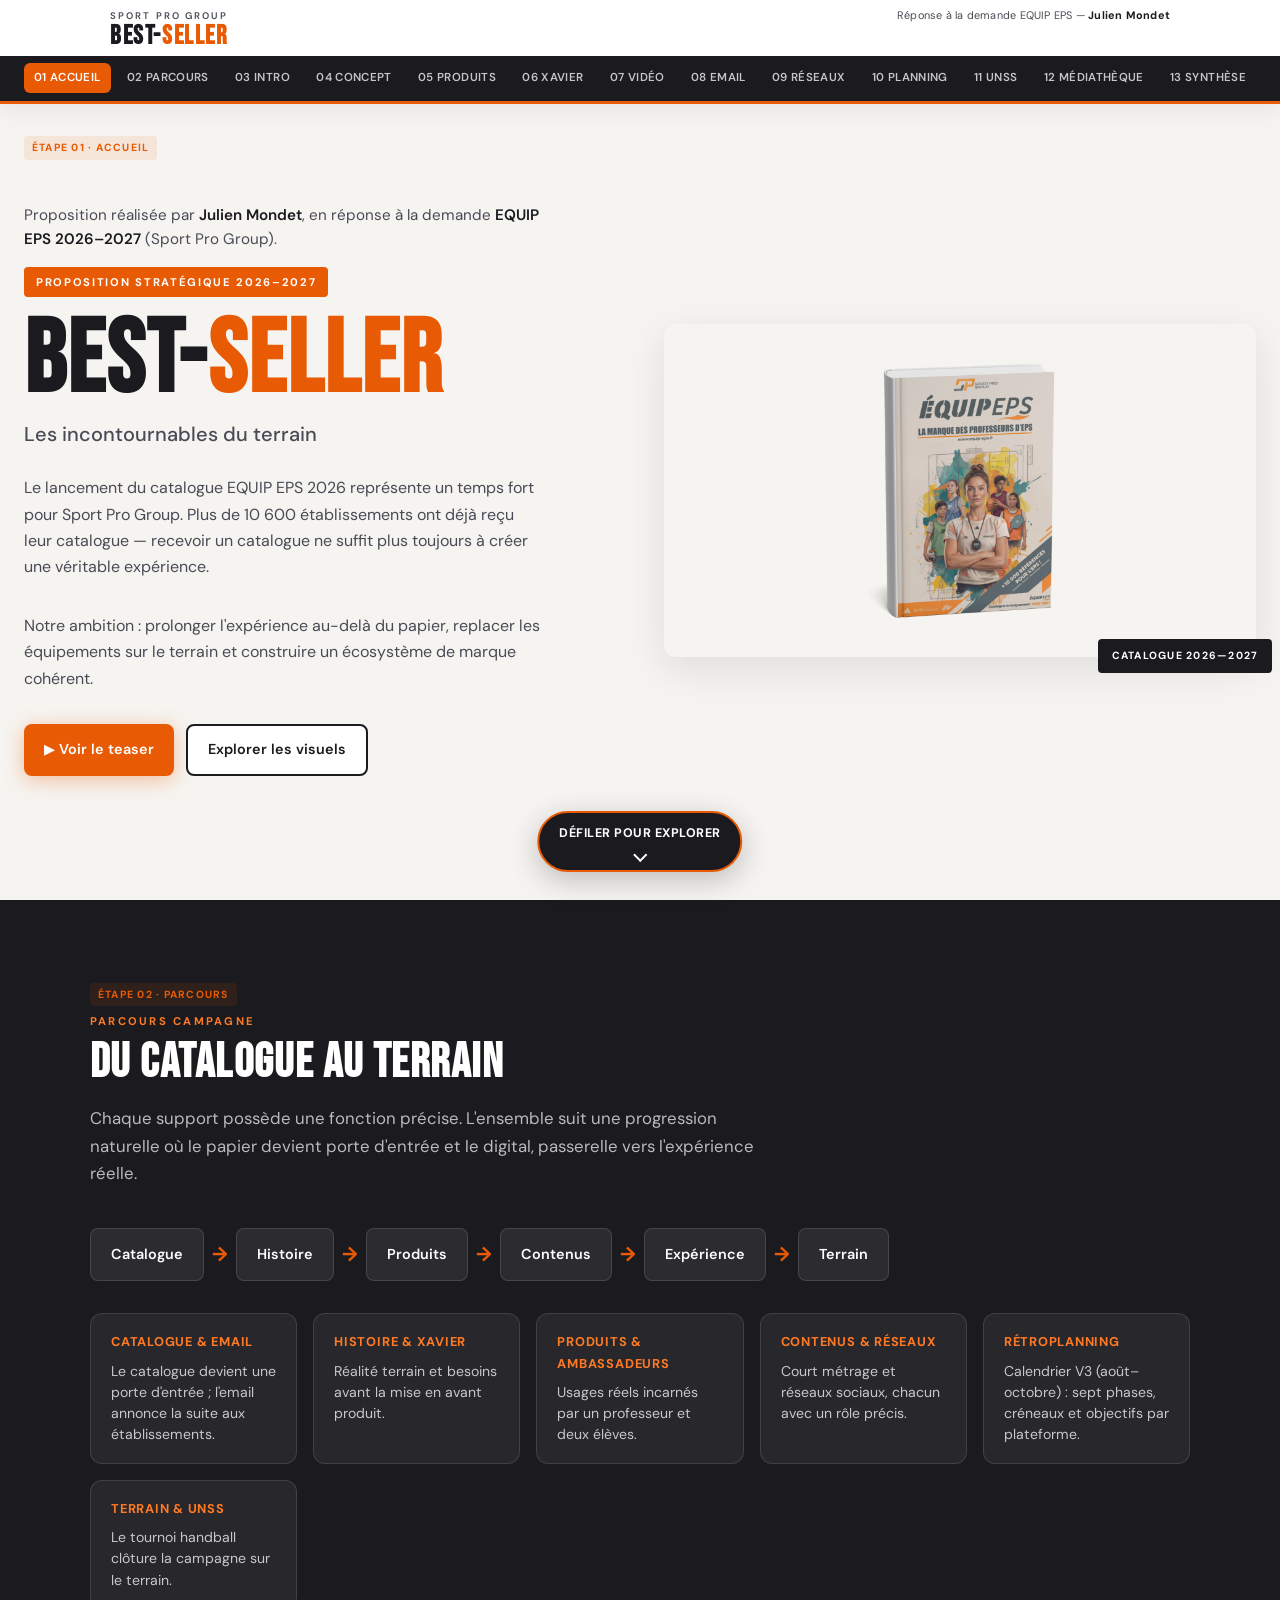
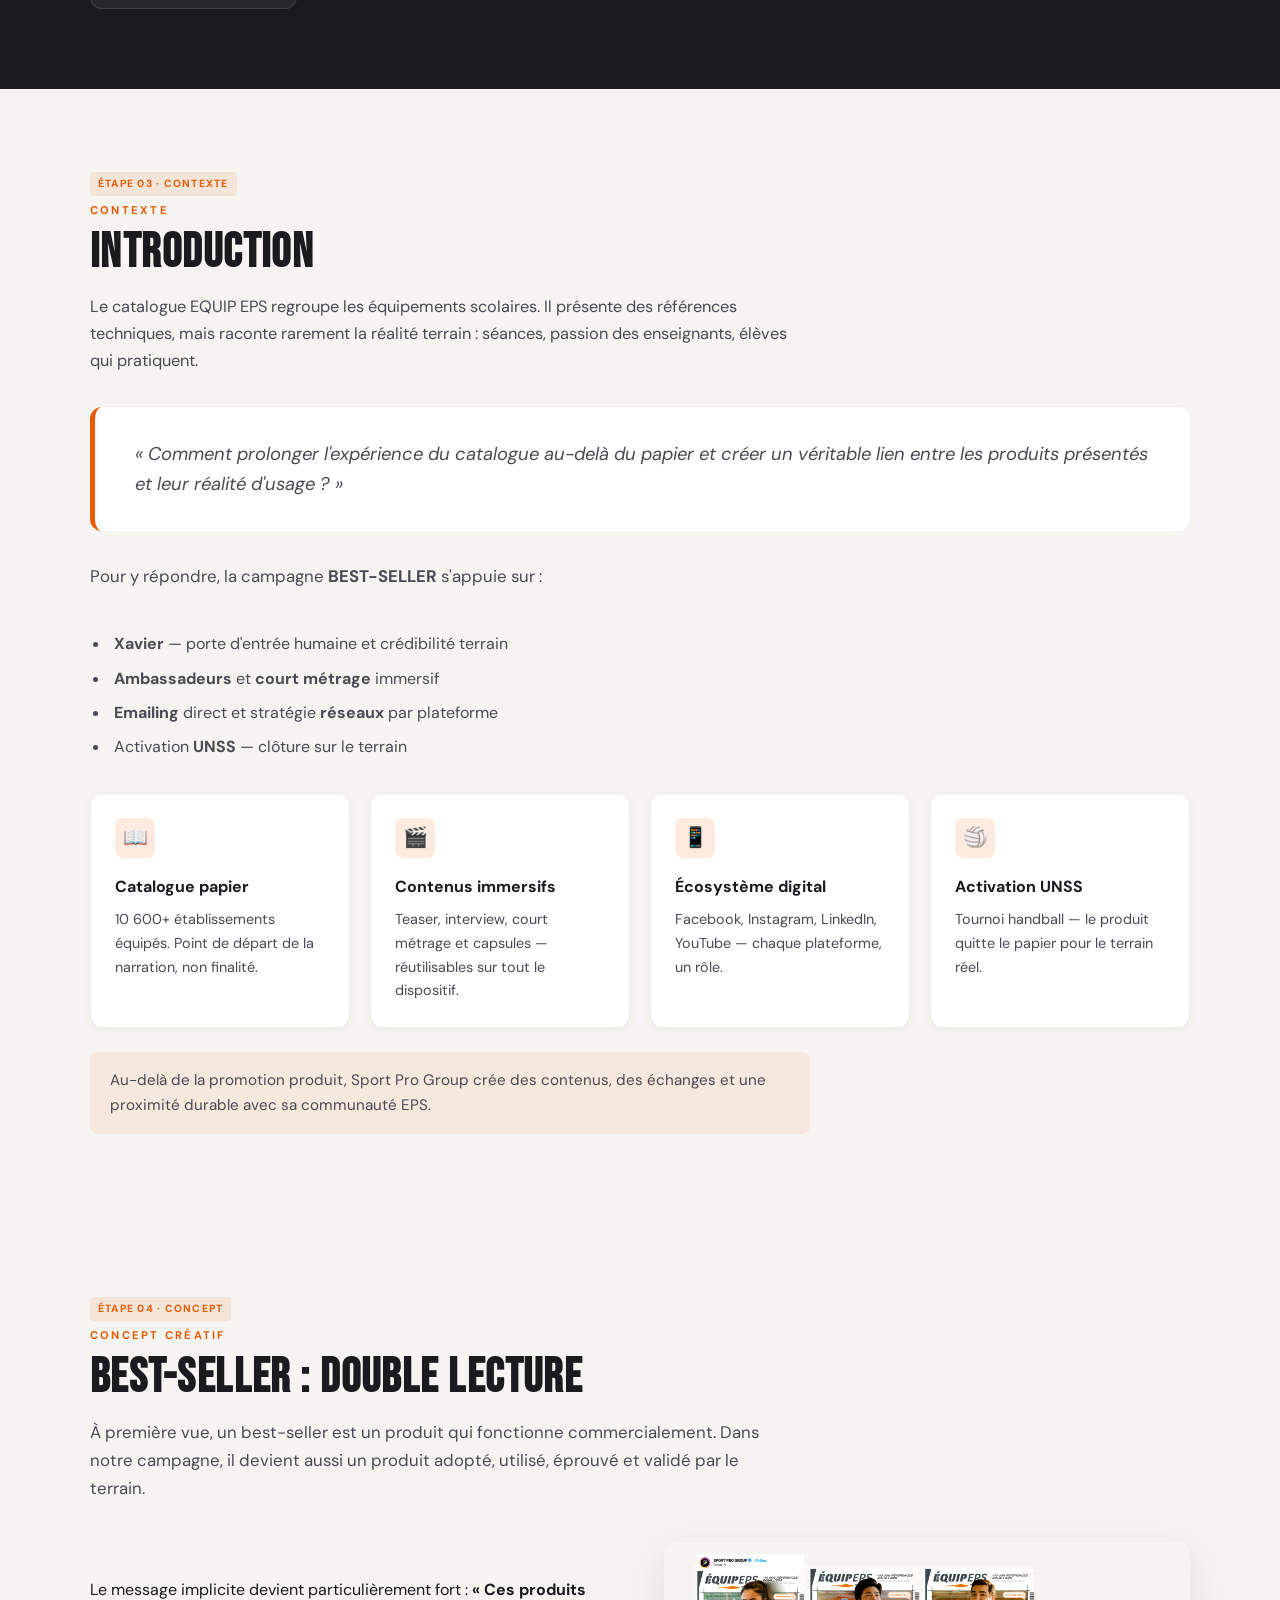
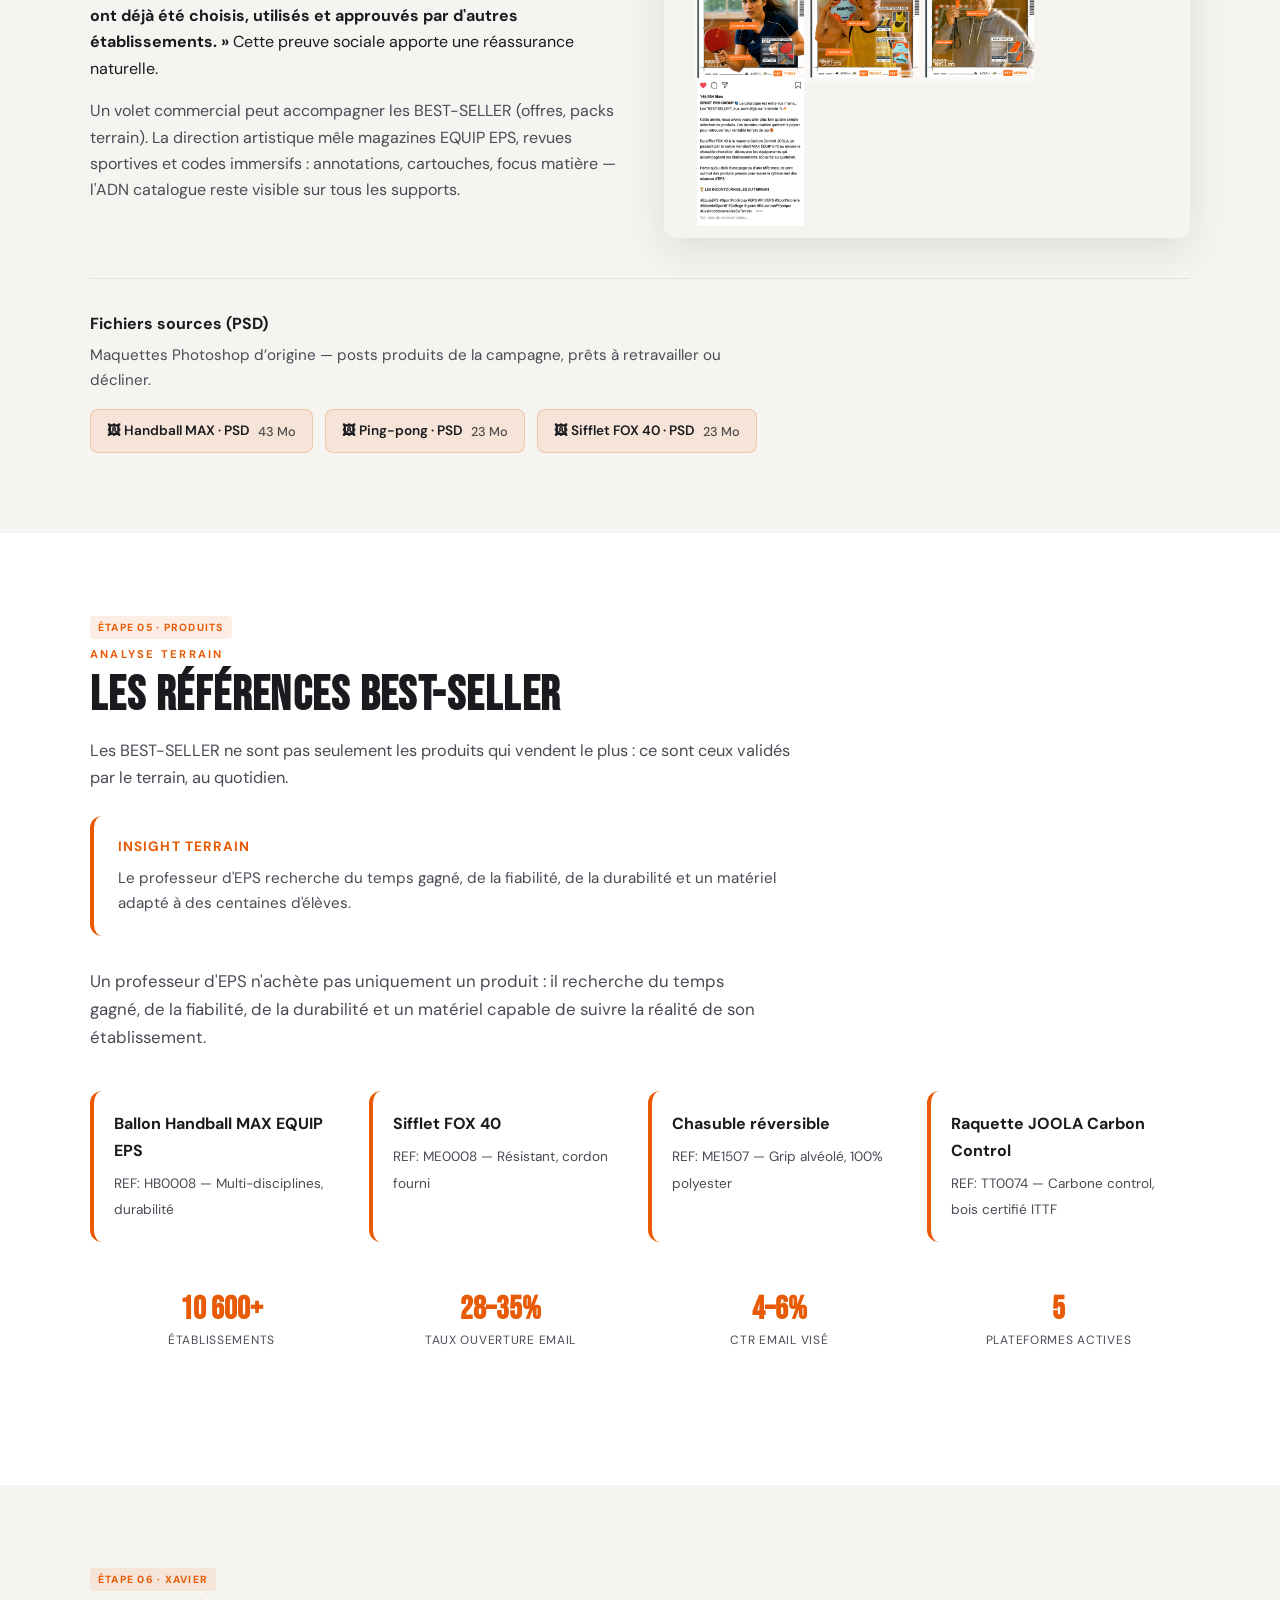
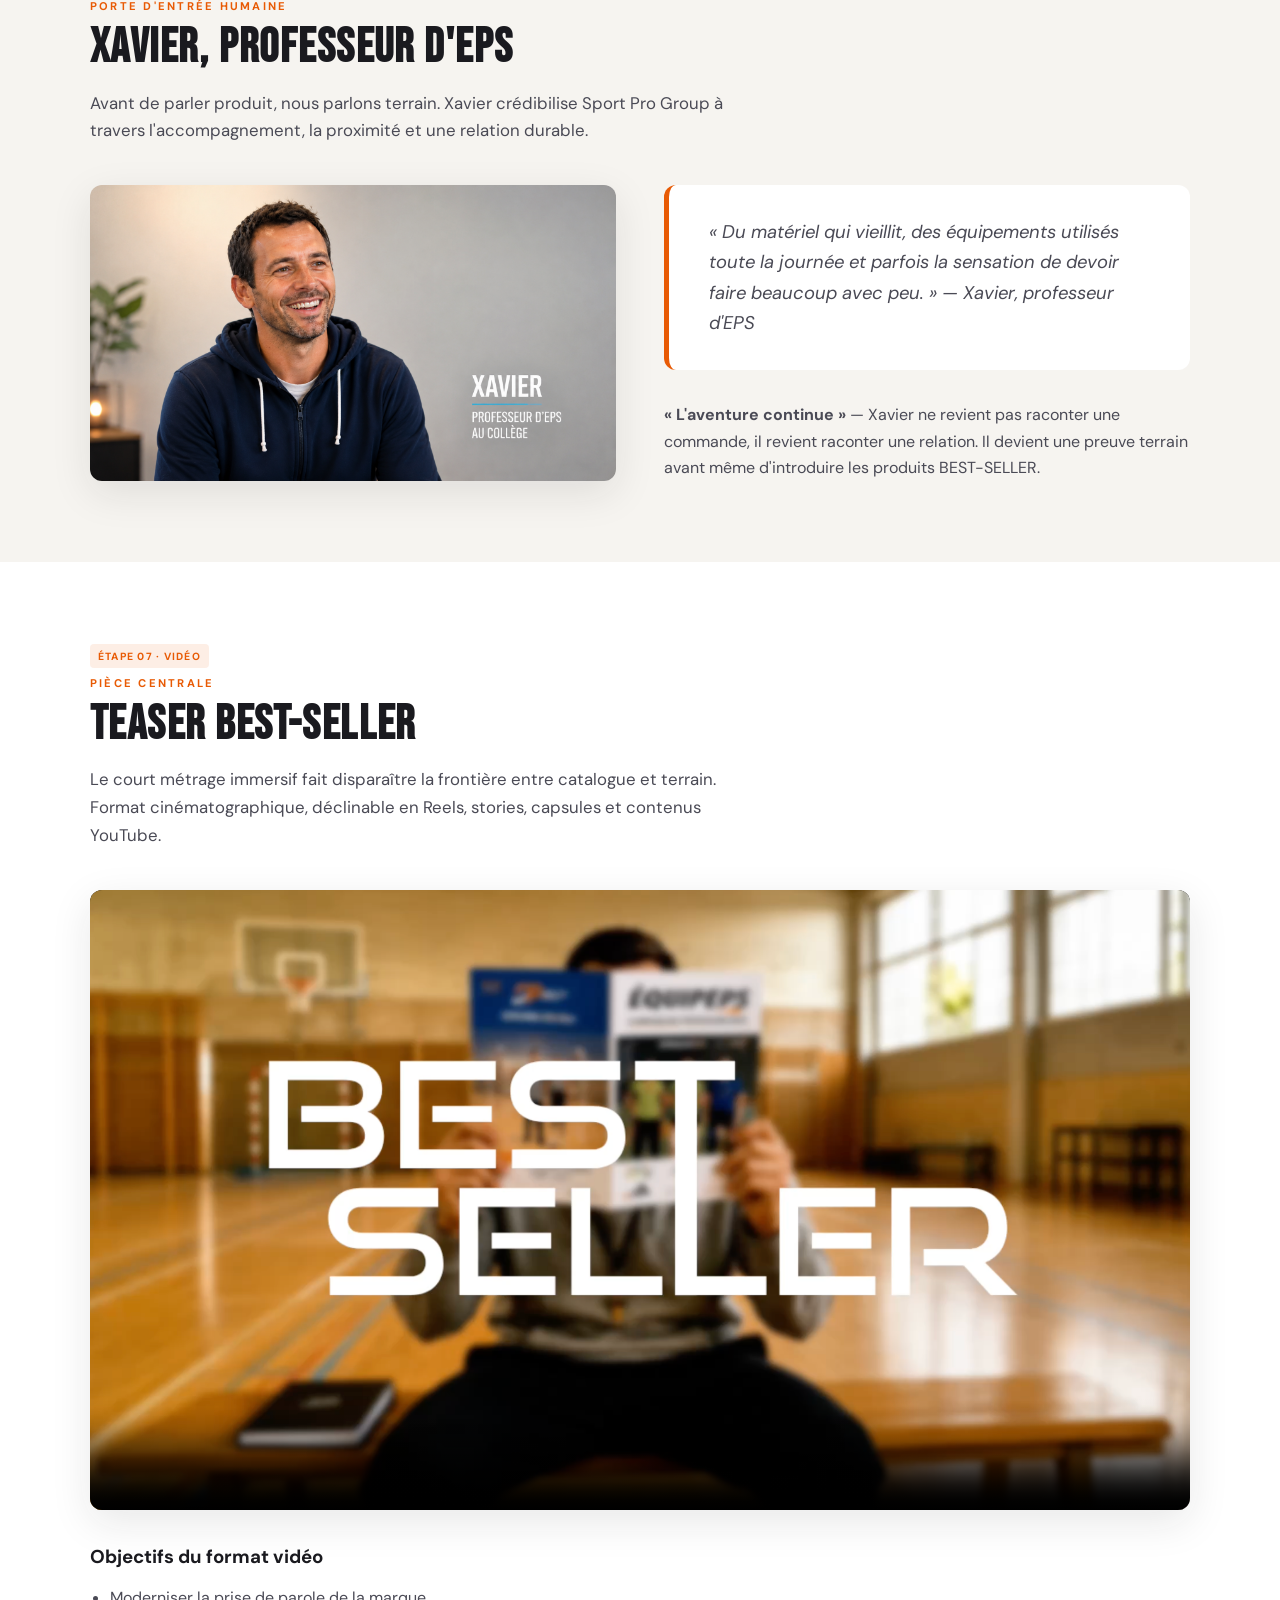
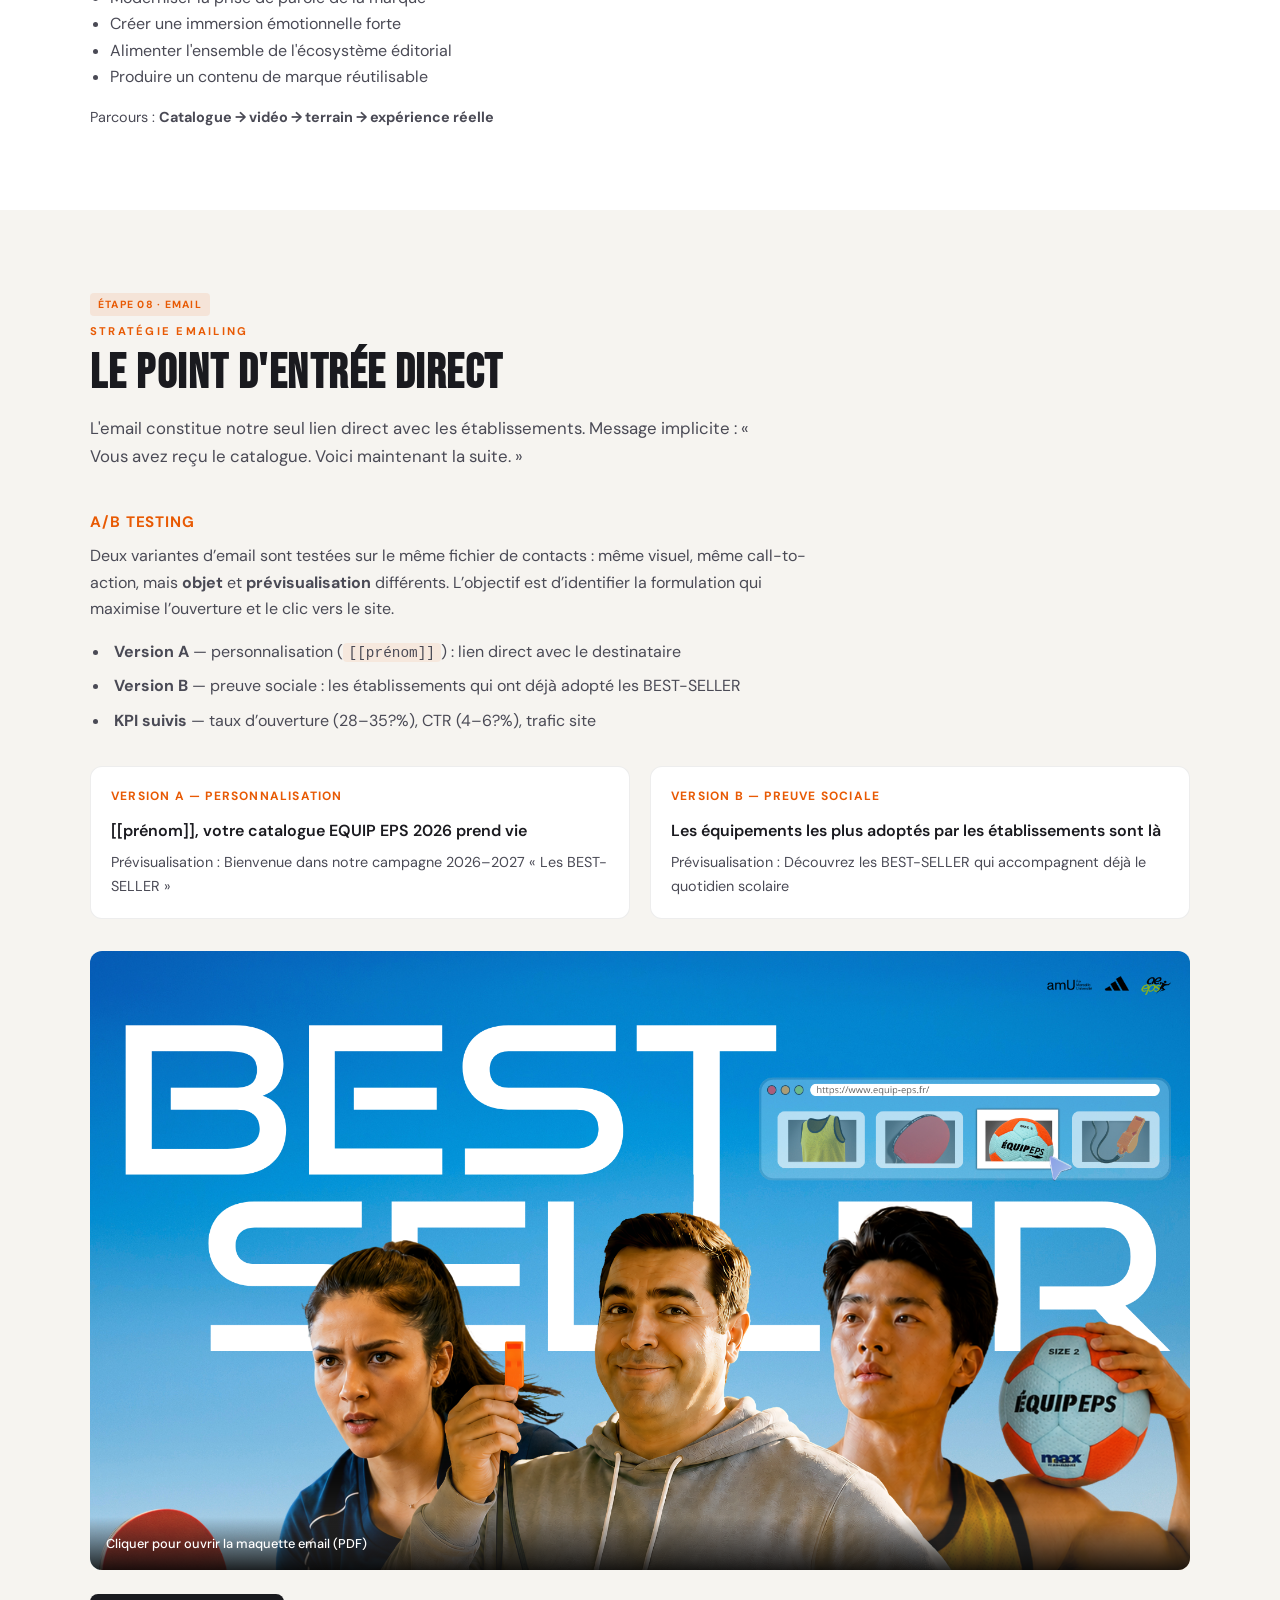
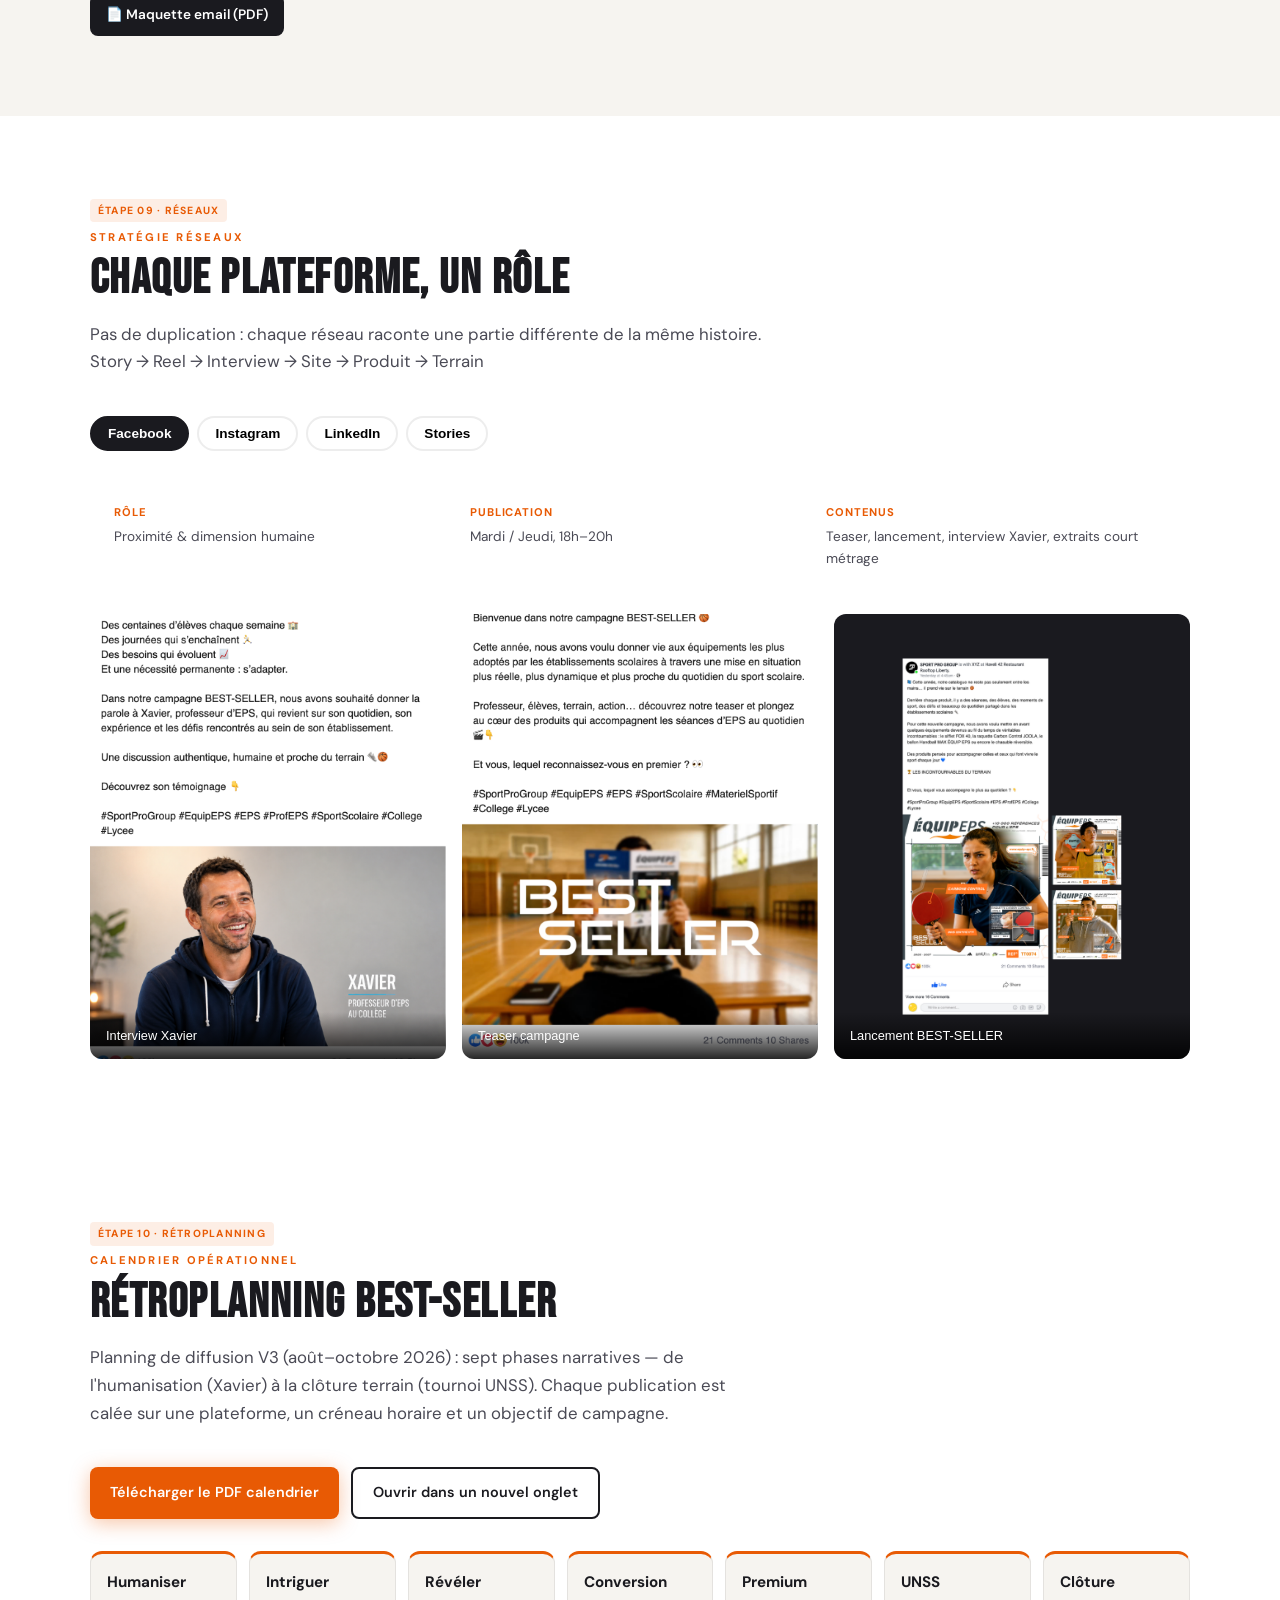
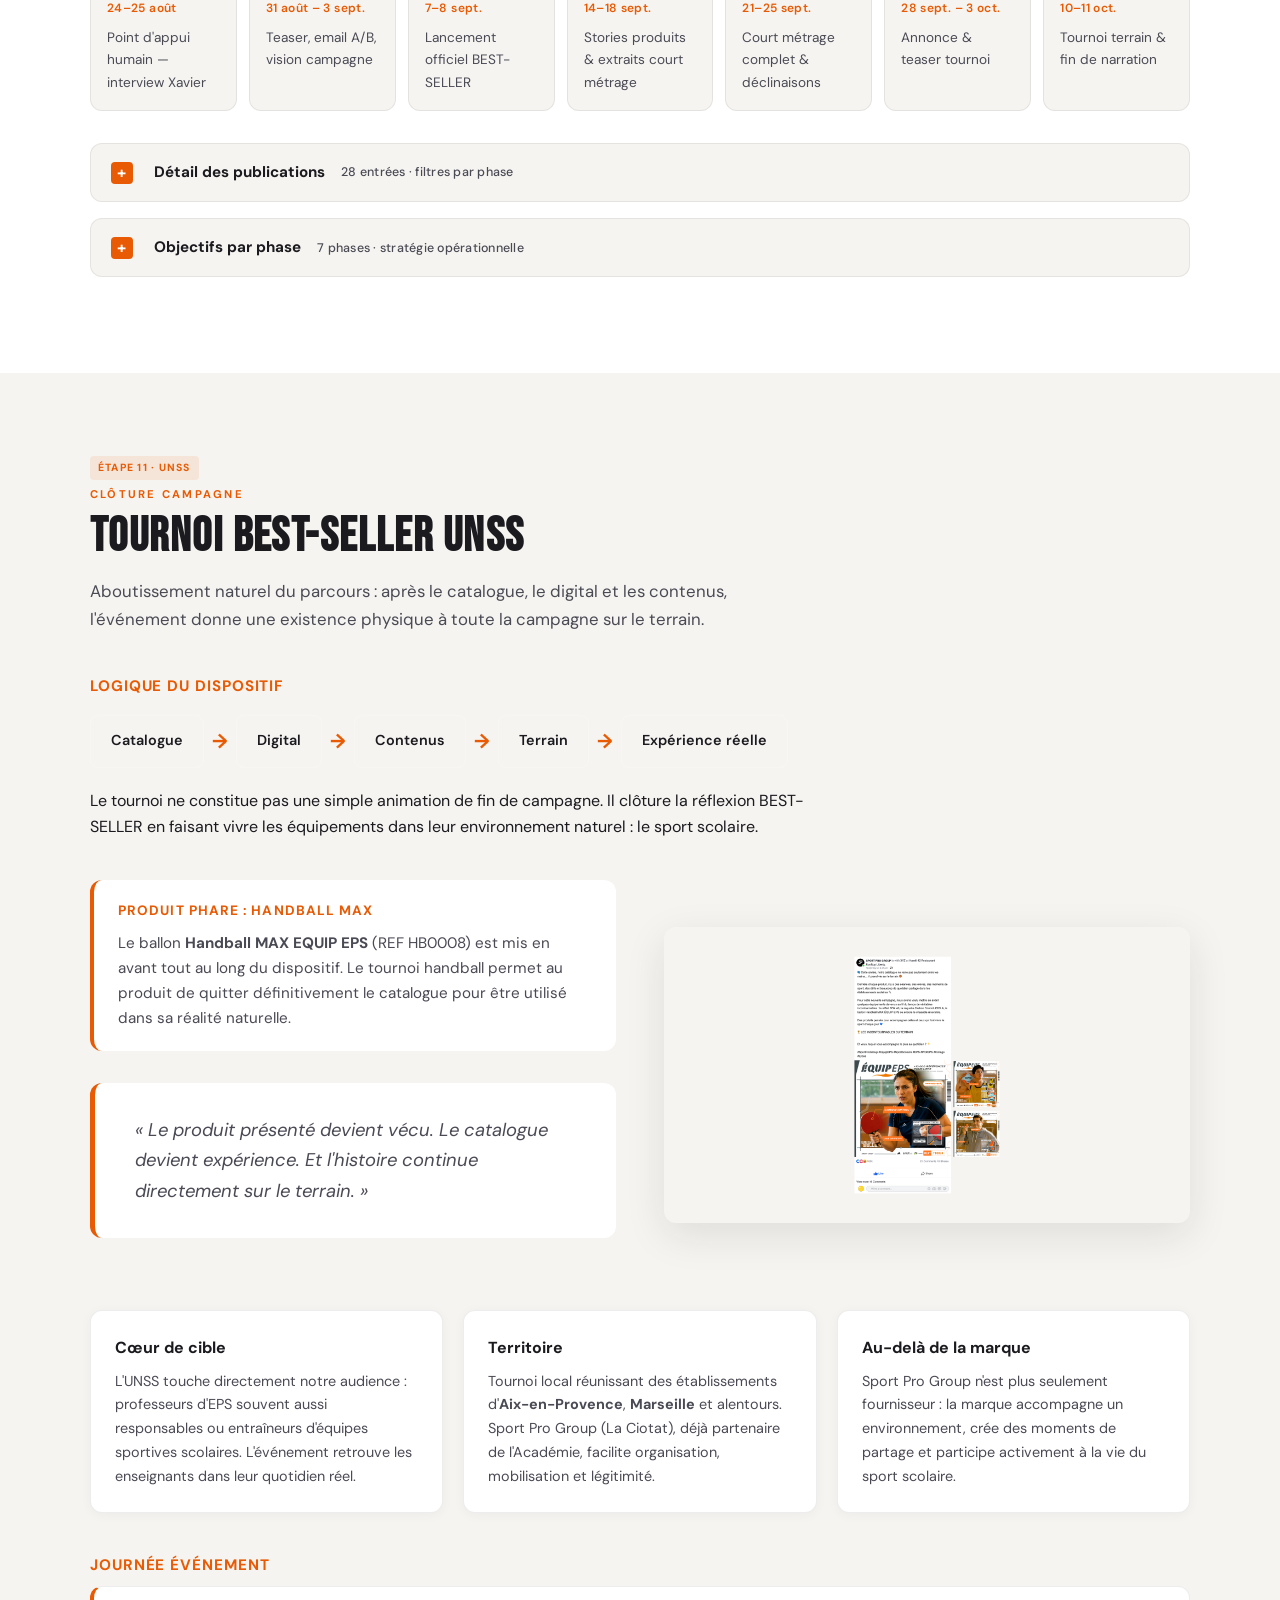
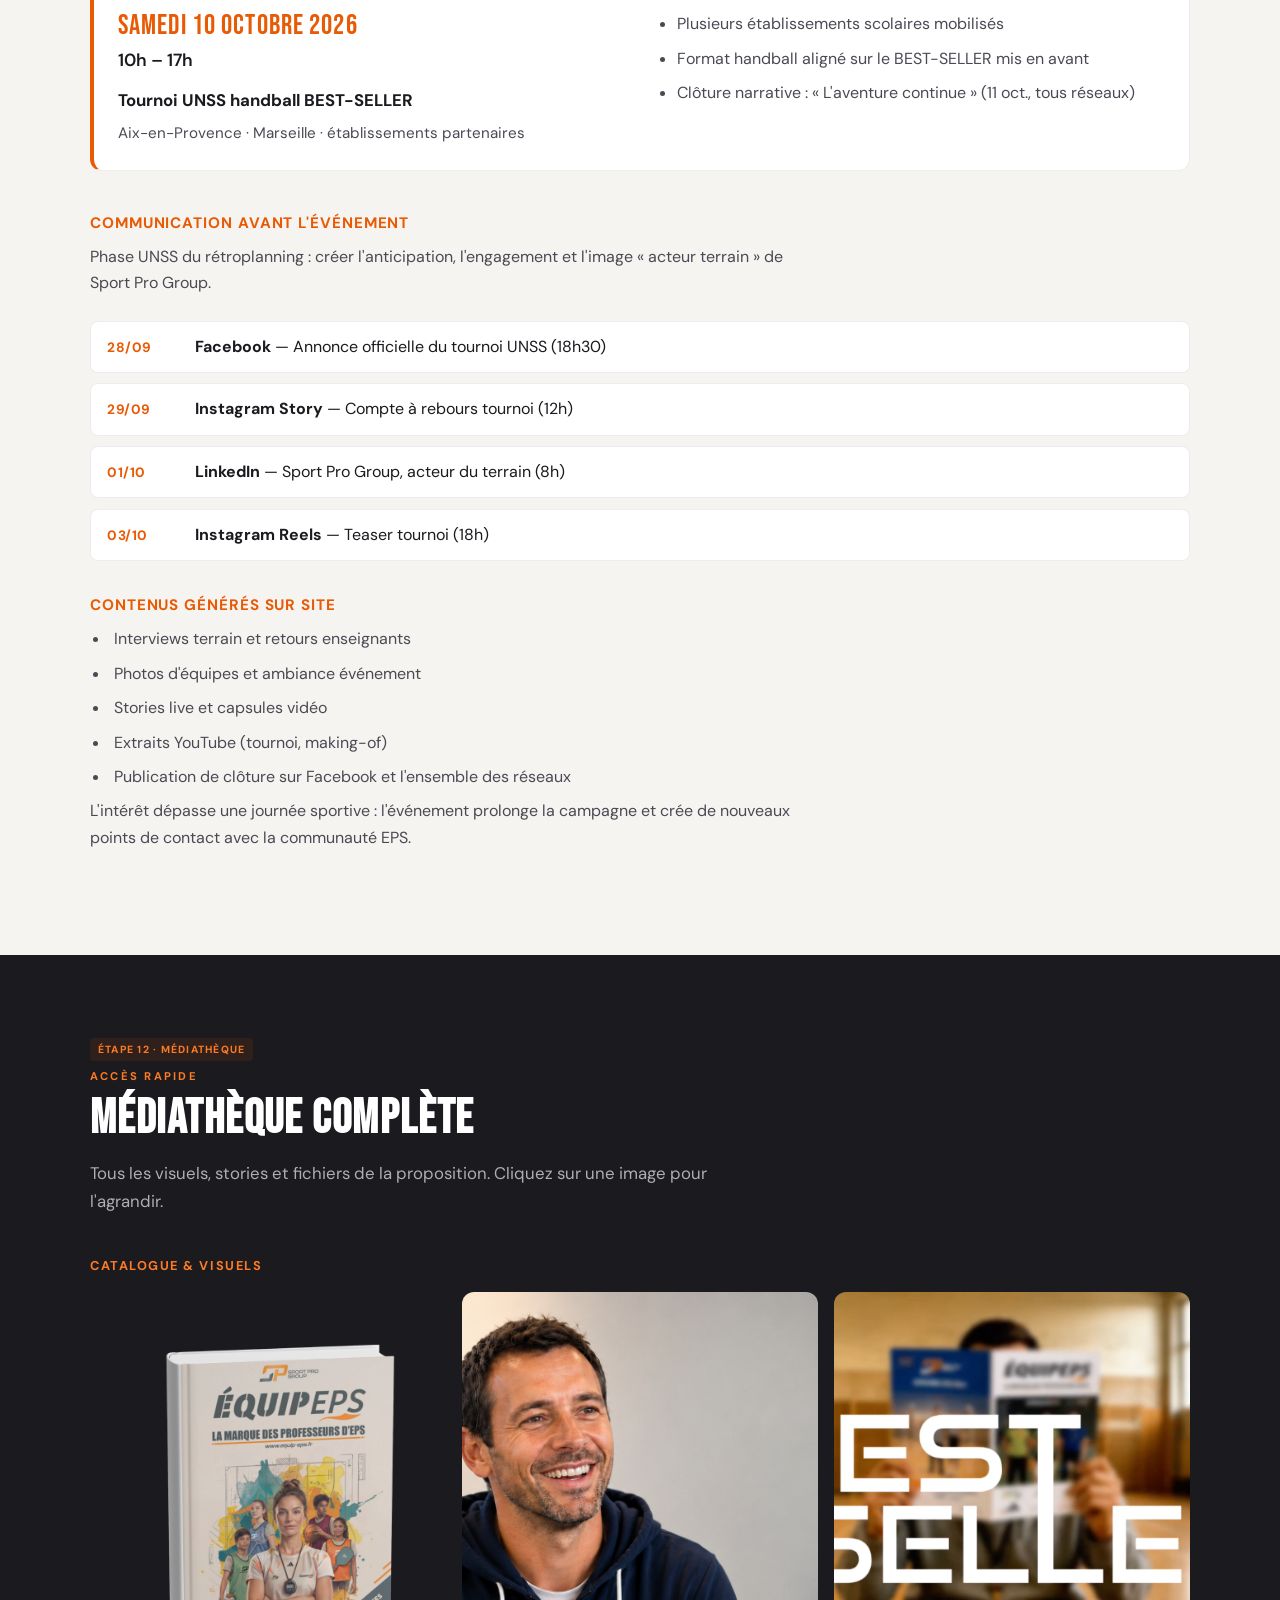
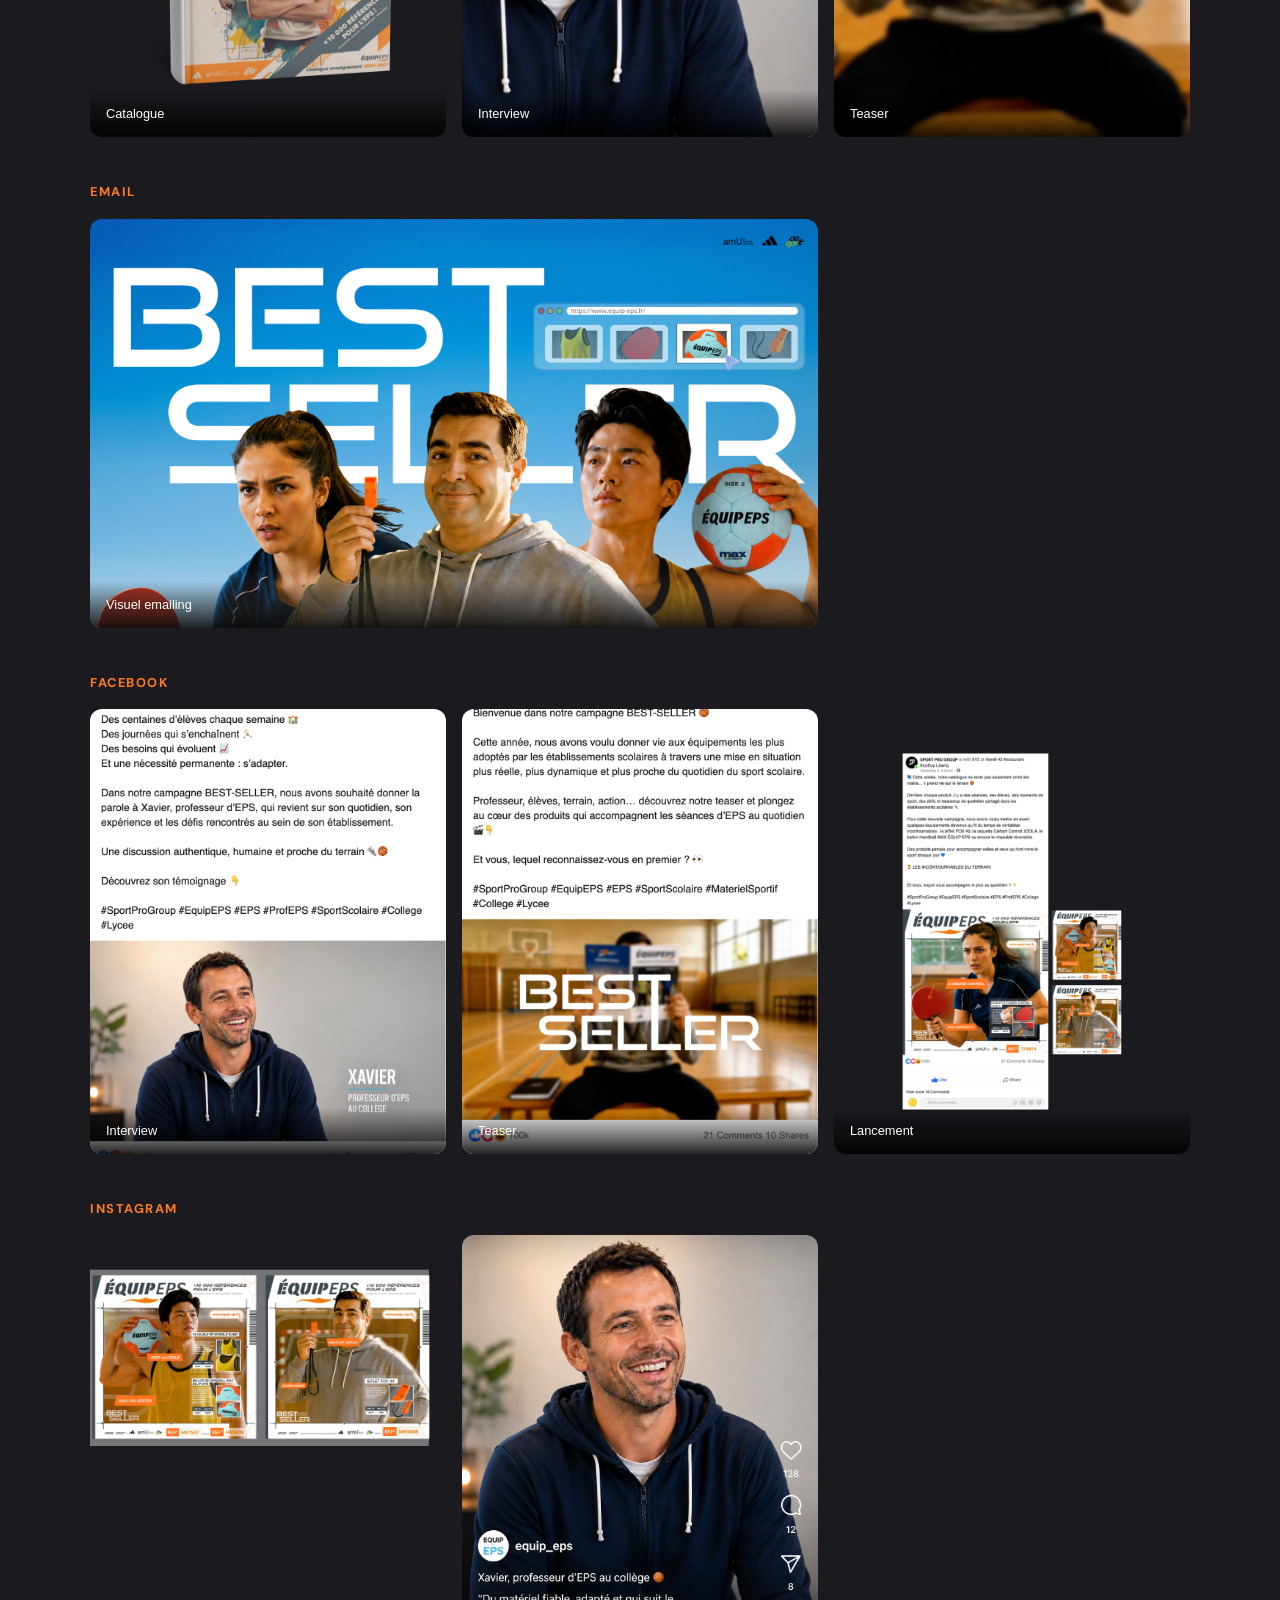
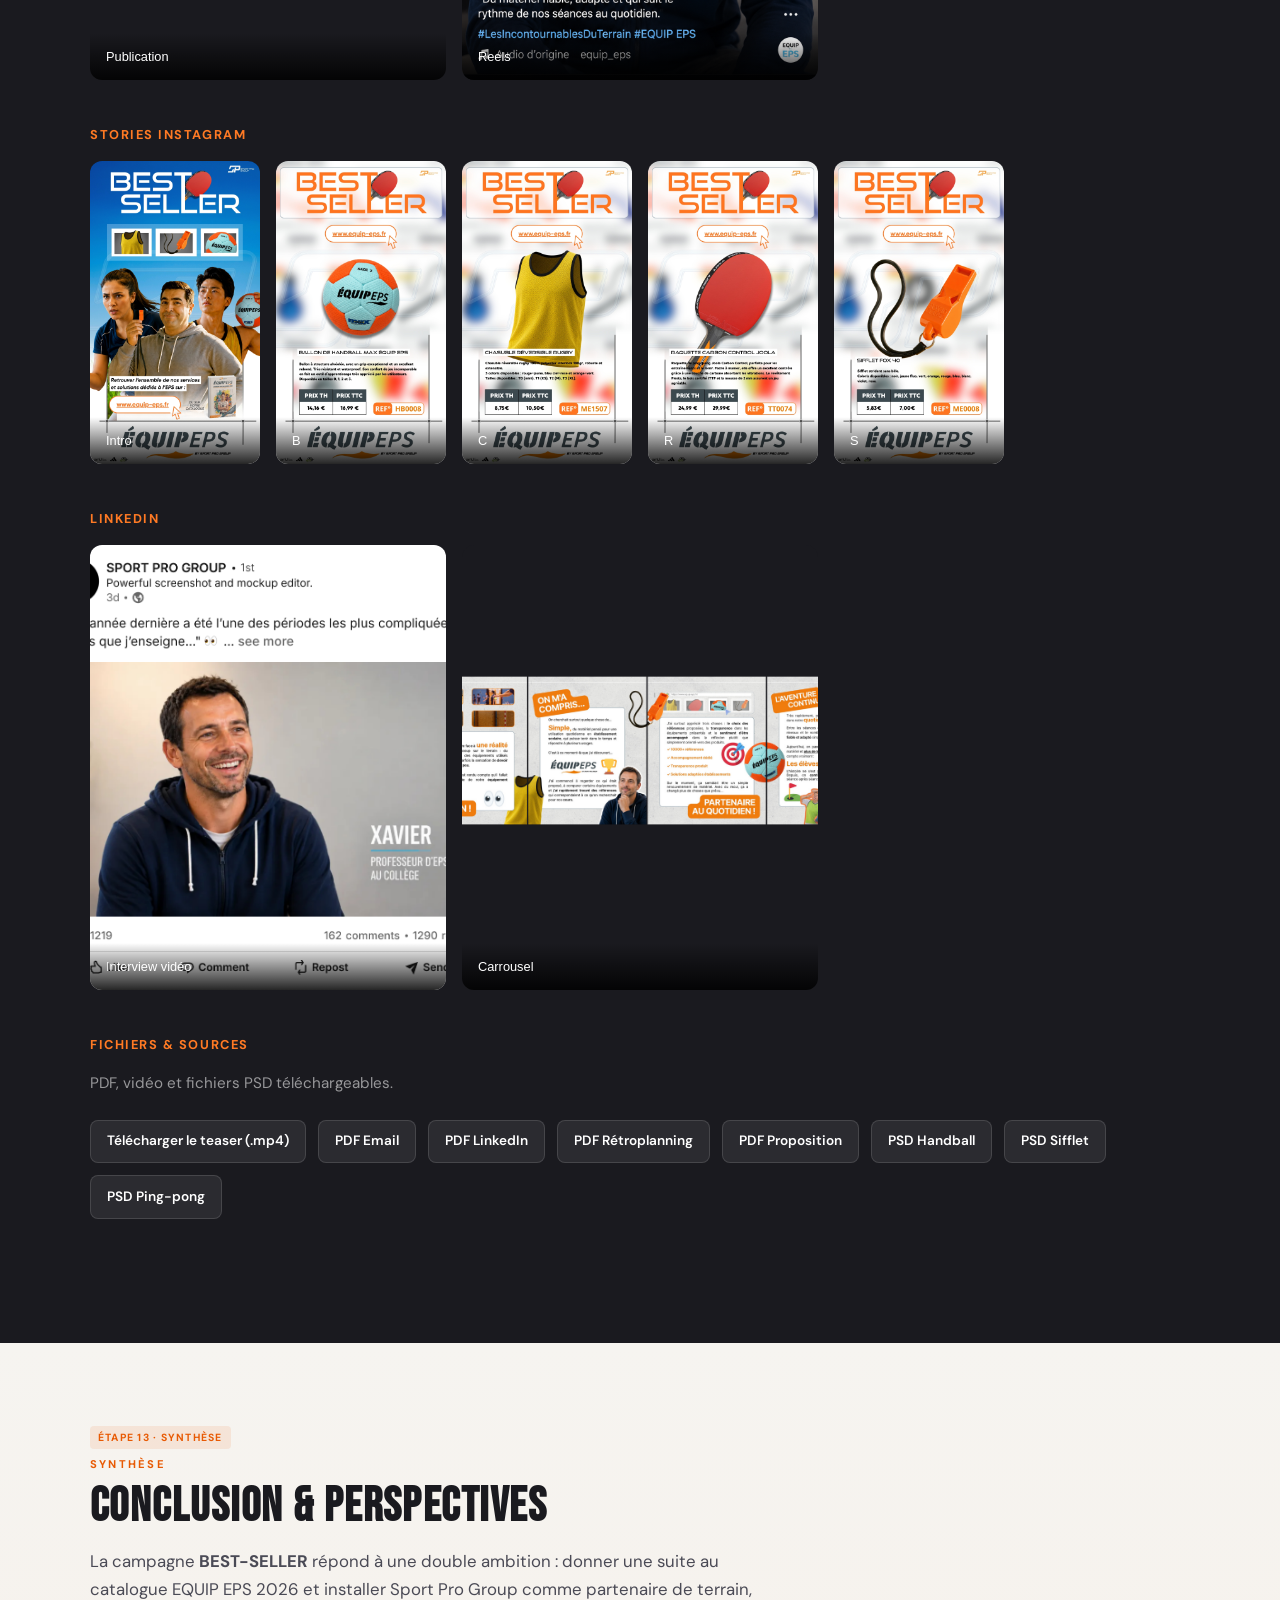
==== commit cdb85693: "Replier le rétroplanning par défaut pour réduire le scroll. Tableau détaillé et objectifs par phase " ====
--- a/site/index.html
+++ b/site/index.html
@@ -492,122 +492,139 @@
           </article>
         </div>
 
-        <div class="retro-filters" role="group" aria-label="Filtrer par phase">
-          <button type="button" class="retro-filter active" data-filter="all">Toutes les phases</button>
-          <button type="button" class="retro-filter" data-filter="Humaniser">Humaniser</button>
-          <button type="button" class="retro-filter" data-filter="Intriguer">Intriguer</button>
-          <button type="button" class="retro-filter" data-filter="R&eacute;v&eacute;ler">R&eacute;v&eacute;ler</button>
-          <button type="button" class="retro-filter" data-filter="Conversion">Conversion</button>
-          <button type="button" class="retro-filter" data-filter="Premium">Premium</button>
-          <button type="button" class="retro-filter" data-filter="UNSS">UNSS</button>
-          <button type="button" class="retro-filter" data-filter="Cl&ocirc;ture">Cl&ocirc;ture</button>
-        </div>
-
-        <div class="retro-table-wrap">
-          <table class="retro-table">
-            <thead>
-              <tr>
-                <th scope="col">Phase</th>
-                <th scope="col">Date</th>
-                <th scope="col">Jour</th>
-                <th scope="col">Heure</th>
-                <th scope="col">Plateforme</th>
-                <th scope="col">Contenu</th>
-              </tr>
-            </thead>
-            <tbody>
-              <tr data-phase="Humaniser"><td><span class="retro-badge retro-badge--humaniser">Humaniser</span></td><td>24/08/2026</td><td>Lundi</td><td>18:30</td><td>Facebook</td><td>Interview Xavier</td></tr>
-              <tr data-phase="Humaniser"><td><span class="retro-badge retro-badge--humaniser">Humaniser</span></td><td>24/08/2026</td><td>Lundi</td><td>19:00</td><td>Instagram Reels</td><td>Interview Xavier</td></tr>
-              <tr data-phase="Humaniser"><td><span class="retro-badge retro-badge--humaniser">Humaniser</span></td><td>24/08/2026</td><td>Lundi</td><td>20:00</td><td>Instagram Story</td><td>Partage Reels Xavier</td></tr>
-              <tr data-phase="Humaniser"><td><span class="retro-badge retro-badge--humaniser">Humaniser</span></td><td>25/08/2026</td><td>Mardi</td><td>08:30</td><td>LinkedIn</td><td>Carrousel Xavier</td></tr>
-              <tr data-phase="Intriguer"><td><span class="retro-badge retro-badge--intriguer">Intriguer</span></td><td>31/08/2026</td><td>Lundi</td><td>08:30</td><td>Email</td><td>Email A/B BEST-SELLER</td></tr>
-              <tr data-phase="Intriguer"><td><span class="retro-badge retro-badge--intriguer">Intriguer</span></td><td>31/08/2026</td><td>Lundi</td><td>18:30</td><td>Facebook</td><td>Teaser BEST-SELLER</td></tr>
-              <tr data-phase="Intriguer"><td><span class="retro-badge retro-badge--intriguer">Intriguer</span></td><td>31/08/2026</td><td>Lundi</td><td>19:00</td><td>Instagram Reels</td><td>Teaser vid&eacute;o</td></tr>
-              <tr data-phase="Intriguer"><td><span class="retro-badge retro-badge--intriguer">Intriguer</span></td><td>03/09/2026</td><td>Jeudi</td><td>08:30</td><td>LinkedIn</td><td>Vision campagne</td></tr>
-              <tr data-phase="R&eacute;v&eacute;ler"><td><span class="retro-badge retro-badge--reveler">R&eacute;v&eacute;ler</span></td><td>07/09/2026</td><td>Lundi</td><td>18:30</td><td>Instagram</td><td>Post principal BEST-SELLER</td></tr>
-              <tr data-phase="R&eacute;v&eacute;ler"><td><span class="retro-badge retro-badge--reveler">R&eacute;v&eacute;ler</span></td><td>07/09/2026</td><td>Lundi</td><td>19:00</td><td>Facebook</td><td>Post BEST-SELLER</td></tr>
-              <tr data-phase="R&eacute;v&eacute;ler"><td><span class="retro-badge retro-badge--reveler">R&eacute;v&eacute;ler</span></td><td>08/09/2026</td><td>Mardi</td><td>08:00</td><td>LinkedIn</td><td>BEST-SELLER + r&eacute;flexion</td></tr>
-              <tr data-phase="Conversion"><td><span class="retro-badge retro-badge--conversion">Conversion</span></td><td>14/09/2026</td><td>Lundi</td><td>12:00</td><td>Instagram Story</td><td>Story campagne</td></tr>
-              <tr data-phase="Conversion"><td><span class="retro-badge retro-badge--conversion">Conversion</span></td><td>15/09/2026</td><td>Mardi</td><td>12:00</td><td>Instagram Story</td><td>Story Ballon</td></tr>
-              <tr data-phase="Conversion"><td><span class="retro-badge retro-badge--conversion">Conversion</span></td><td>16/09/2026</td><td>Mercredi</td><td>12:00</td><td>Instagram Story</td><td>Story Sifflet</td></tr>
-              <tr data-phase="Conversion"><td><span class="retro-badge retro-badge--conversion">Conversion</span></td><td>16/09/2026</td><td>Mercredi</td><td>18:00</td><td>Instagram Reels</td><td>Extrait court m&eacute;trage #1</td></tr>
-              <tr data-phase="Conversion"><td><span class="retro-badge retro-badge--conversion">Conversion</span></td><td>17/09/2026</td><td>Jeudi</td><td>12:00</td><td>Instagram Story</td><td>Story Chasuble</td></tr>
-              <tr data-phase="Conversion"><td><span class="retro-badge retro-badge--conversion">Conversion</span></td><td>18/09/2026</td><td>Vendredi</td><td>12:00</td><td>Instagram Story</td><td>Story Raquette</td></tr>
-              <tr data-phase="Conversion"><td><span class="retro-badge retro-badge--conversion">Conversion</span></td><td>18/09/2026</td><td>Vendredi</td><td>18:00</td><td>Instagram Reels</td><td>Extrait court m&eacute;trage #2</td></tr>
-              <tr data-phase="Premium"><td><span class="retro-badge retro-badge--premium">Premium</span></td><td>21/09/2026</td><td>Lundi</td><td>19:00</td><td>YouTube</td><td>Court m&eacute;trage complet</td></tr>
-              <tr data-phase="Premium"><td><span class="retro-badge retro-badge--premium">Premium</span></td><td>22/09/2026</td><td>Mardi</td><td>18:30</td><td>Facebook</td><td>Extrait vid&eacute;o</td></tr>
-              <tr data-phase="Premium"><td><span class="retro-badge retro-badge--premium">Premium</span></td><td>24/09/2026</td><td>Jeudi</td><td>08:00</td><td>LinkedIn</td><td>Interview vid&eacute;o Xavier</td></tr>
-              <tr data-phase="Premium"><td><span class="retro-badge retro-badge--premium">Premium</span></td><td>25/09/2026</td><td>Vendredi</td><td>18:00</td><td>Instagram Reels</td><td>Extrait court m&eacute;trage #3</td></tr>
-              <tr data-phase="UNSS"><td><span class="retro-badge retro-badge--unss">UNSS</span></td><td>28/09/2026</td><td>Lundi</td><td>18:30</td><td>Facebook</td><td>Annonce tournoi UNSS</td></tr>
-              <tr data-phase="UNSS"><td><span class="retro-badge retro-badge--unss">UNSS</span></td><td>29/09/2026</td><td>Mardi</td><td>12:00</td><td>Instagram Story</td><td>Compte &agrave; rebours tournoi</td></tr>
-              <tr data-phase="UNSS"><td><span class="retro-badge retro-badge--unss">UNSS</span></td><td>01/10/2026</td><td>Jeudi</td><td>08:00</td><td>LinkedIn</td><td>Sport Pro Group acteur terrain</td></tr>
-              <tr data-phase="UNSS"><td><span class="retro-badge retro-badge--unss">UNSS</span></td><td>03/10/2026</td><td>Samedi</td><td>18:00</td><td>Instagram Reels</td><td>Teaser tournoi</td></tr>
-              <tr data-phase="Cl&ocirc;ture"><td><span class="retro-badge retro-badge--cloture">Cl&ocirc;ture</span></td><td>10/10/2026</td><td>Samedi</td><td>10h&ndash;17h</td><td>Terrain</td><td>Tournoi UNSS</td></tr>
-              <tr data-phase="Cl&ocirc;ture"><td><span class="retro-badge retro-badge--cloture">Cl&ocirc;ture</span></td><td>11/10/2026</td><td>Dimanche</td><td>18:00</td><td>Tous r&eacute;seaux</td><td>L'aventure continue</td></tr>
-            </tbody>
-          </table>
-        </div>
-
-        <div class="retro-objectives">
-          <h3 class="retro-objectives-title">Objectifs par phase</h3>
-          <div class="cards retro-objective-cards">
-            <article class="card">
-              <h3>Humaniser</h3>
-              <ul>
-                <li>Cr&eacute;er un point d'appui humain</li>
-                <li>Version immersive &mdash; story partage 20h</li>
-                <li>Rappel service &amp; cr&eacute;dibilit&eacute;</li>
-              </ul>
-            </article>
-            <article class="card">
-              <h3>Intriguer</h3>
-              <ul>
-                <li>Cr&eacute;er l'attente &amp; la curiosit&eacute;</li>
-                <li>Story partage 20h</li>
-                <li>Renforcer image de marque</li>
-              </ul>
-            </article>
-            <article class="card">
-              <h3>R&eacute;v&eacute;ler</h3>
-              <ul>
-                <li>Lancement officiel</li>
-                <li>Catalogue &rarr; terrain (story 20h)</li>
-                <li>Vision professionnelle</li>
-              </ul>
-            </article>
-            <article class="card">
-              <h3>Conversion</h3>
-              <ul>
-                <li>Moment achat &mdash; trafic site + Xavier</li>
-                <li>D&eacute;couverte produit (ballon, sifflet, chasuble, raquette&hellip;)</li>
-                <li>Produit en action &mdash; stories &amp; reels</li>
-              </ul>
-            </article>
-            <article class="card">
-              <h3>Premium</h3>
-              <ul>
-                <li>Contenu premium &amp; transmission</li>
-                <li>Immersion &mdash; story partage</li>
-                <li>Accompagnement &amp; d&eacute;couverte</li>
-              </ul>
-            </article>
-            <article class="card">
-              <h3>UNSS</h3>
-              <ul>
-                <li>Cr&eacute;er anticipation &amp; engagement</li>
-                <li>Image marque terrain</li>
-                <li>Cr&eacute;er l'attente avant l'&eacute;v&eacute;nement</li>
-              </ul>
-            </article>
-            <article class="card">
-              <h3>Cl&ocirc;ture</h3>
-              <ul>
-                <li>Exp&eacute;rience r&eacute;elle &mdash; stories live &amp; interviews</li>
-                <li>Fin de narration &mdash; &laquo;&nbsp;L'aventure continue&nbsp;&raquo;</li>
-              </ul>
-            </article>
-          </div>
-        </div>
+        <details class="retro-disclosure">
+          <summary class="retro-disclosure-summary">
+            Détail des publications
+            <span class="retro-disclosure-hint">28 entrées · filtres par phase</span>
+          </summary>
+          <div class="retro-disclosure-body">
+                  <div class="retro-filters" role="group" aria-label="Filtrer par phase">
+                    <button type="button" class="retro-filter active" data-filter="all">Toutes les phases</button>
+                    <button type="button" class="retro-filter" data-filter="Humaniser">Humaniser</button>
+                    <button type="button" class="retro-filter" data-filter="Intriguer">Intriguer</button>
+                    <button type="button" class="retro-filter" data-filter="R&eacute;v&eacute;ler">R&eacute;v&eacute;ler</button>
+                    <button type="button" class="retro-filter" data-filter="Conversion">Conversion</button>
+                    <button type="button" class="retro-filter" data-filter="Premium">Premium</button>
+                    <button type="button" class="retro-filter" data-filter="UNSS">UNSS</button>
+                    <button type="button" class="retro-filter" data-filter="Cl&ocirc;ture">Cl&ocirc;ture</button>
+                  </div>
+
+                  <div class="retro-table-wrap">
+                    <table class="retro-table">
+                      <thead>
+                        <tr>
+                          <th scope="col">Phase</th>
+                          <th scope="col">Date</th>
+                          <th scope="col">Jour</th>
+                          <th scope="col">Heure</th>
+                          <th scope="col">Plateforme</th>
+                          <th scope="col">Contenu</th>
+                        </tr>
+                      </thead>
+                      <tbody>
+                        <tr data-phase="Humaniser"><td><span class="retro-badge retro-badge--humaniser">Humaniser</span></td><td>24/08/2026</td><td>Lundi</td><td>18:30</td><td>Facebook</td><td>Interview Xavier</td></tr>
+                        <tr data-phase="Humaniser"><td><span class="retro-badge retro-badge--humaniser">Humaniser</span></td><td>24/08/2026</td><td>Lundi</td><td>19:00</td><td>Instagram Reels</td><td>Interview Xavier</td></tr>
+                        <tr data-phase="Humaniser"><td><span class="retro-badge retro-badge--humaniser">Humaniser</span></td><td>24/08/2026</td><td>Lundi</td><td>20:00</td><td>Instagram Story</td><td>Partage Reels Xavier</td></tr>
+                        <tr data-phase="Humaniser"><td><span class="retro-badge retro-badge--humaniser">Humaniser</span></td><td>25/08/2026</td><td>Mardi</td><td>08:30</td><td>LinkedIn</td><td>Carrousel Xavier</td></tr>
+                        <tr data-phase="Intriguer"><td><span class="retro-badge retro-badge--intriguer">Intriguer</span></td><td>31/08/2026</td><td>Lundi</td><td>08:30</td><td>Email</td><td>Email A/B BEST-SELLER</td></tr>
+                        <tr data-phase="Intriguer"><td><span class="retro-badge retro-badge--intriguer">Intriguer</span></td><td>31/08/2026</td><td>Lundi</td><td>18:30</td><td>Facebook</td><td>Teaser BEST-SELLER</td></tr>
+                        <tr data-phase="Intriguer"><td><span class="retro-badge retro-badge--intriguer">Intriguer</span></td><td>31/08/2026</td><td>Lundi</td><td>19:00</td><td>Instagram Reels</td><td>Teaser vid&eacute;o</td></tr>
+                        <tr data-phase="Intriguer"><td><span class="retro-badge retro-badge--intriguer">Intriguer</span></td><td>03/09/2026</td><td>Jeudi</td><td>08:30</td><td>LinkedIn</td><td>Vision campagne</td></tr>
+                        <tr data-phase="R&eacute;v&eacute;ler"><td><span class="retro-badge retro-badge--reveler">R&eacute;v&eacute;ler</span></td><td>07/09/2026</td><td>Lundi</td><td>18:30</td><td>Instagram</td><td>Post principal BEST-SELLER</td></tr>
+                        <tr data-phase="R&eacute;v&eacute;ler"><td><span class="retro-badge retro-badge--reveler">R&eacute;v&eacute;ler</span></td><td>07/09/2026</td><td>Lundi</td><td>19:00</td><td>Facebook</td><td>Post BEST-SELLER</td></tr>
+                        <tr data-phase="R&eacute;v&eacute;ler"><td><span class="retro-badge retro-badge--reveler">R&eacute;v&eacute;ler</span></td><td>08/09/2026</td><td>Mardi</td><td>08:00</td><td>LinkedIn</td><td>BEST-SELLER + r&eacute;flexion</td></tr>
+                        <tr data-phase="Conversion"><td><span class="retro-badge retro-badge--conversion">Conversion</span></td><td>14/09/2026</td><td>Lundi</td><td>12:00</td><td>Instagram Story</td><td>Story campagne</td></tr>
+                        <tr data-phase="Conversion"><td><span class="retro-badge retro-badge--conversion">Conversion</span></td><td>15/09/2026</td><td>Mardi</td><td>12:00</td><td>Instagram Story</td><td>Story Ballon</td></tr>
+                        <tr data-phase="Conversion"><td><span class="retro-badge retro-badge--conversion">Conversion</span></td><td>16/09/2026</td><td>Mercredi</td><td>12:00</td><td>Instagram Story</td><td>Story Sifflet</td></tr>
+                        <tr data-phase="Conversion"><td><span class="retro-badge retro-badge--conversion">Conversion</span></td><td>16/09/2026</td><td>Mercredi</td><td>18:00</td><td>Instagram Reels</td><td>Extrait court m&eacute;trage #1</td></tr>
+                        <tr data-phase="Conversion"><td><span class="retro-badge retro-badge--conversion">Conversion</span></td><td>17/09/2026</td><td>Jeudi</td><td>12:00</td><td>Instagram Story</td><td>Story Chasuble</td></tr>
+                        <tr data-phase="Conversion"><td><span class="retro-badge retro-badge--conversion">Conversion</span></td><td>18/09/2026</td><td>Vendredi</td><td>12:00</td><td>Instagram Story</td><td>Story Raquette</td></tr>
+                        <tr data-phase="Conversion"><td><span class="retro-badge retro-badge--conversion">Conversion</span></td><td>18/09/2026</td><td>Vendredi</td><td>18:00</td><td>Instagram Reels</td><td>Extrait court m&eacute;trage #2</td></tr>
+                        <tr data-phase="Premium"><td><span class="retro-badge retro-badge--premium">Premium</span></td><td>21/09/2026</td><td>Lundi</td><td>19:00</td><td>YouTube</td><td>Court m&eacute;trage complet</td></tr>
+                        <tr data-phase="Premium"><td><span class="retro-badge retro-badge--premium">Premium</span></td><td>22/09/2026</td><td>Mardi</td><td>18:30</td><td>Facebook</td><td>Extrait vid&eacute;o</td></tr>
+                        <tr data-phase="Premium"><td><span class="retro-badge retro-badge--premium">Premium</span></td><td>24/09/2026</td><td>Jeudi</td><td>08:00</td><td>LinkedIn</td><td>Interview vid&eacute;o Xavier</td></tr>
+                        <tr data-phase="Premium"><td><span class="retro-badge retro-badge--premium">Premium</span></td><td>25/09/2026</td><td>Vendredi</td><td>18:00</td><td>Instagram Reels</td><td>Extrait court m&eacute;trage #3</td></tr>
+                        <tr data-phase="UNSS"><td><span class="retro-badge retro-badge--unss">UNSS</span></td><td>28/09/2026</td><td>Lundi</td><td>18:30</td><td>Facebook</td><td>Annonce tournoi UNSS</td></tr>
+                        <tr data-phase="UNSS"><td><span class="retro-badge retro-badge--unss">UNSS</span></td><td>29/09/2026</td><td>Mardi</td><td>12:00</td><td>Instagram Story</td><td>Compte &agrave; rebours tournoi</td></tr>
+                        <tr data-phase="UNSS"><td><span class="retro-badge retro-badge--unss">UNSS</span></td><td>01/10/2026</td><td>Jeudi</td><td>08:00</td><td>LinkedIn</td><td>Sport Pro Group acteur terrain</td></tr>
+                        <tr data-phase="UNSS"><td><span class="retro-badge retro-badge--unss">UNSS</span></td><td>03/10/2026</td><td>Samedi</td><td>18:00</td><td>Instagram Reels</td><td>Teaser tournoi</td></tr>
+                        <tr data-phase="Cl&ocirc;ture"><td><span class="retro-badge retro-badge--cloture">Cl&ocirc;ture</span></td><td>10/10/2026</td><td>Samedi</td><td>10h&ndash;17h</td><td>Terrain</td><td>Tournoi UNSS</td></tr>
+                        <tr data-phase="Cl&ocirc;ture"><td><span class="retro-badge retro-badge--cloture">Cl&ocirc;ture</span></td><td>11/10/2026</td><td>Dimanche</td><td>18:00</td><td>Tous r&eacute;seaux</td><td>L'aventure continue</td></tr>
+                      </tbody>
+                    </table>
+                  </div>
+          </div>
+        </details>
+
+        <details class="retro-disclosure">
+          <summary class="retro-disclosure-summary">
+            Objectifs par phase
+            <span class="retro-disclosure-hint">7 phases · stratégie opérationnelle</span>
+          </summary>
+          <div class="retro-disclosure-body">
+                  <div class="retro-objectives">
+                    <h3 class="retro-objectives-title">Objectifs par phase</h3>
+                    <div class="cards retro-objective-cards">
+                      <article class="card">
+                        <h3>Humaniser</h3>
+                        <ul>
+                          <li>Cr&eacute;er un point d'appui humain</li>
+                          <li>Version immersive &mdash; story partage 20h</li>
+                          <li>Rappel service &amp; cr&eacute;dibilit&eacute;</li>
+                        </ul>
+                      </article>
+                      <article class="card">
+                        <h3>Intriguer</h3>
+                        <ul>
+                          <li>Cr&eacute;er l'attente &amp; la curiosit&eacute;</li>
+                          <li>Story partage 20h</li>
+                          <li>Renforcer image de marque</li>
+                        </ul>
+                      </article>
+                      <article class="card">
+                        <h3>R&eacute;v&eacute;ler</h3>
+                        <ul>
+                          <li>Lancement officiel</li>
+                          <li>Catalogue &rarr; terrain (story 20h)</li>
+                          <li>Vision professionnelle</li>
+                        </ul>
+                      </article>
+                      <article class="card">
+                        <h3>Conversion</h3>
+                        <ul>
+                          <li>Moment achat &mdash; trafic site + Xavier</li>
+                          <li>D&eacute;couverte produit (ballon, sifflet, chasuble, raquette&hellip;)</li>
+                          <li>Produit en action &mdash; stories &amp; reels</li>
+                        </ul>
+                      </article>
+                      <article class="card">
+                        <h3>Premium</h3>
+                        <ul>
+                          <li>Contenu premium &amp; transmission</li>
+                          <li>Immersion &mdash; story partage</li>
+                          <li>Accompagnement &amp; d&eacute;couverte</li>
+                        </ul>
+                      </article>
+                      <article class="card">
+                        <h3>UNSS</h3>
+                        <ul>
+                          <li>Cr&eacute;er anticipation &amp; engagement</li>
+                          <li>Image marque terrain</li>
+                          <li>Cr&eacute;er l'attente avant l'&eacute;v&eacute;nement</li>
+                        </ul>
+                      </article>
+                      <article class="card">
+                        <h3>Cl&ocirc;ture</h3>
+                        <ul>
+                          <li>Exp&eacute;rience r&eacute;elle &mdash; stories live &amp; interviews</li>
+                          <li>Fin de narration &mdash; &laquo;&nbsp;L'aventure continue&nbsp;&raquo;</li>
+                        </ul>
+                      </article>
+                    </div>
+                  </div>
+          </div>
+        </details>
+
       </div>
     </section>
 
--- a/site/css/styles.css
+++ b/site/css/styles.css
@@ -486,7 +486,7 @@
 }
 
 .hero-visual::after {
-  content: "CATALOGUE 2026�2027";
+  content: "CATALOGUE 2026—2027";
   position: absolute;
   bottom: -1rem;
   right: -1rem;
@@ -1092,6 +1092,76 @@
 .retro-badge--unss { background: #ffe8e0; color: #c43d0a; }
 .retro-badge--cloture { background: var(--orange); color: #fff; }
 
+.retro-disclosure {
+  margin-bottom: 1rem;
+  border: 1px solid var(--border);
+  border-radius: var(--radius);
+  background: var(--bg);
+  overflow: hidden;
+}
+
+.retro-disclosure-summary {
+  display: flex;
+  flex-wrap: wrap;
+  align-items: center;
+  gap: 0.35rem 1rem;
+  padding: 1rem 1.25rem;
+  font-weight: 700;
+  font-size: 0.95rem;
+  cursor: pointer;
+  list-style: none;
+  user-select: none;
+  transition: background 0.2s;
+}
+
+.retro-disclosure-summary:hover {
+  background: rgba(232, 90, 4, 0.06);
+}
+
+.retro-disclosure-summary::-webkit-details-marker {
+  display: none;
+}
+
+.retro-disclosure-summary::before {
+  content: "+";
+  display: inline-flex;
+  align-items: center;
+  justify-content: center;
+  width: 1.35rem;
+  height: 1.35rem;
+  margin-right: 0.35rem;
+  border-radius: 4px;
+  background: var(--orange);
+  color: var(--white);
+  font-size: 1rem;
+  line-height: 1;
+  flex-shrink: 0;
+}
+
+.retro-disclosure[open] > .retro-disclosure-summary::before {
+  content: "\2212";
+}
+
+.retro-disclosure-hint {
+  font-size: 0.78rem;
+  font-weight: 500;
+  color: var(--gray);
+  letter-spacing: 0.02em;
+}
+
+.retro-disclosure-body {
+  padding: 0 1rem 1.25rem;
+  border-top: 1px solid var(--border);
+}
+
+.retro-disclosure-body .retro-filters {
+  margin-top: 1rem;
+}
+
+.retro-disclosure-body .retro-objectives-title {
+  display: none;
+}
+
 .retro-objectives-title {
   font-size: 1.1rem;
   margin-bottom: 1rem;
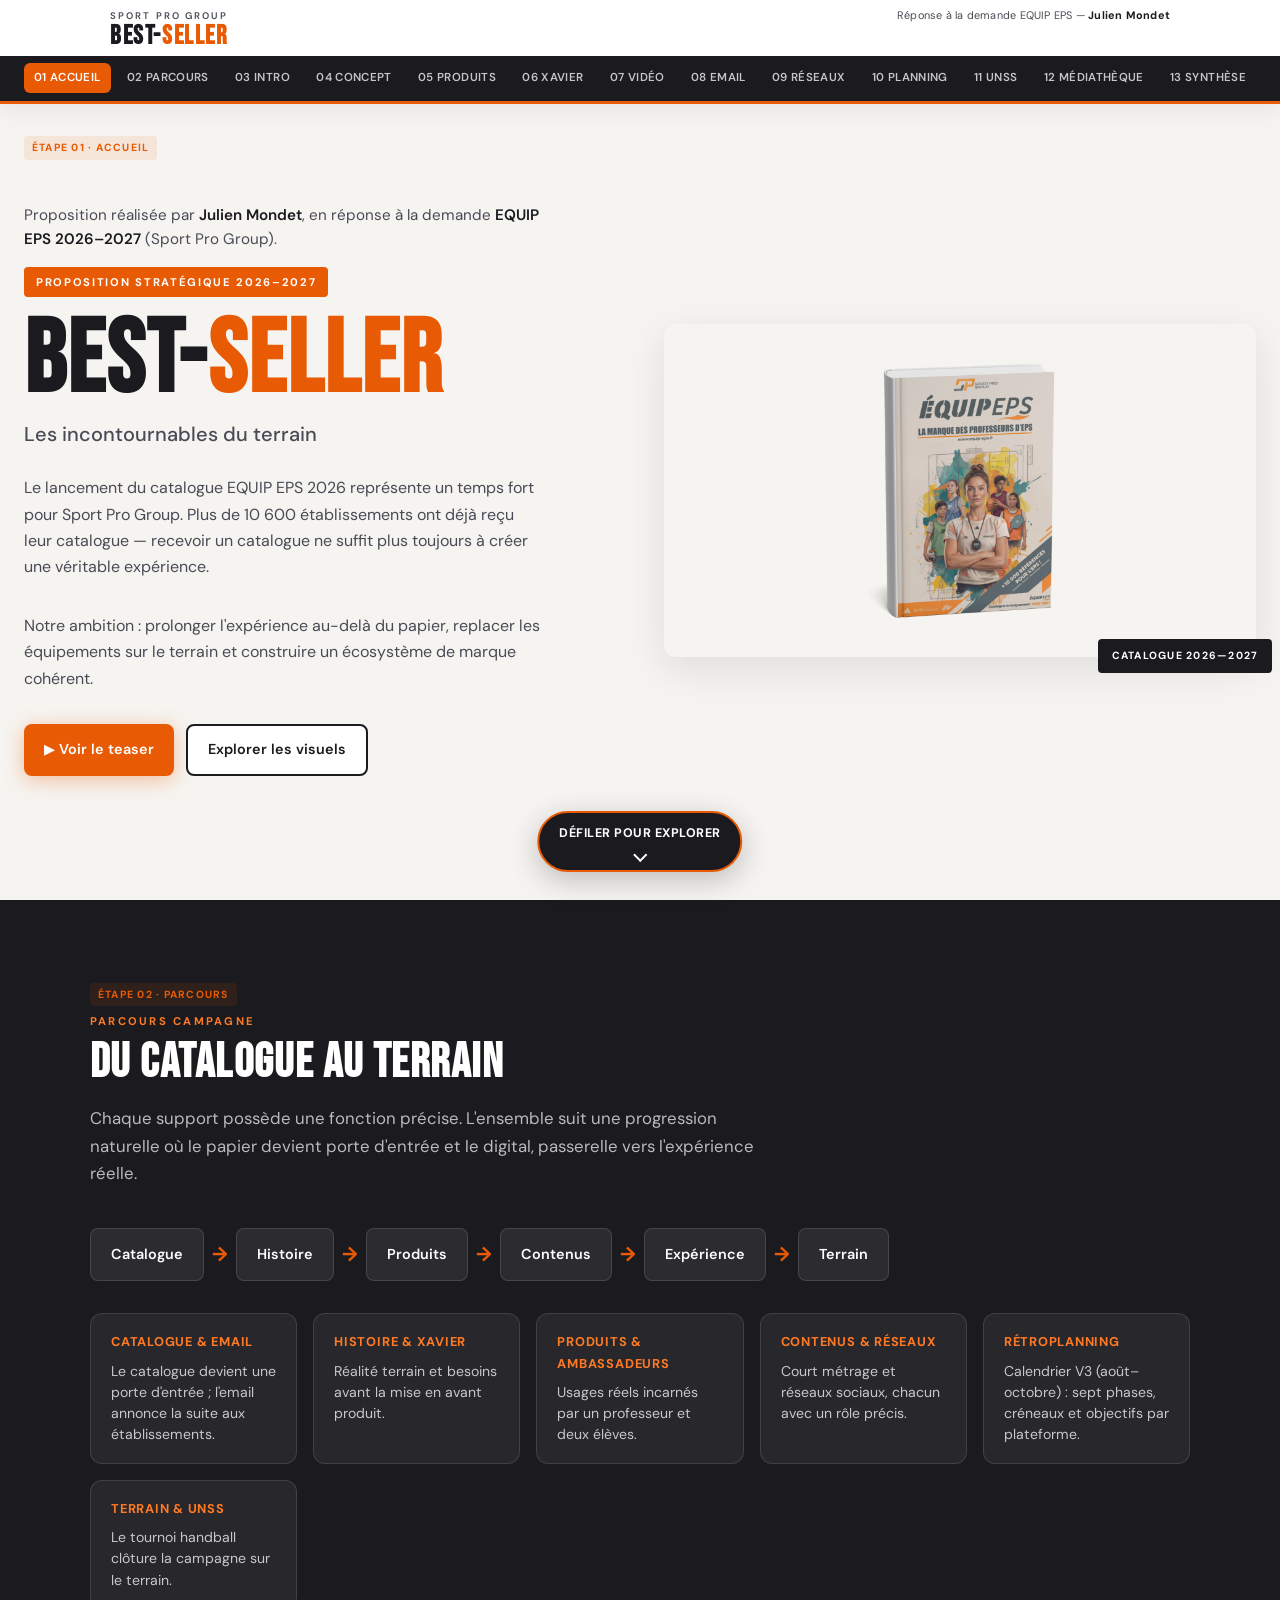
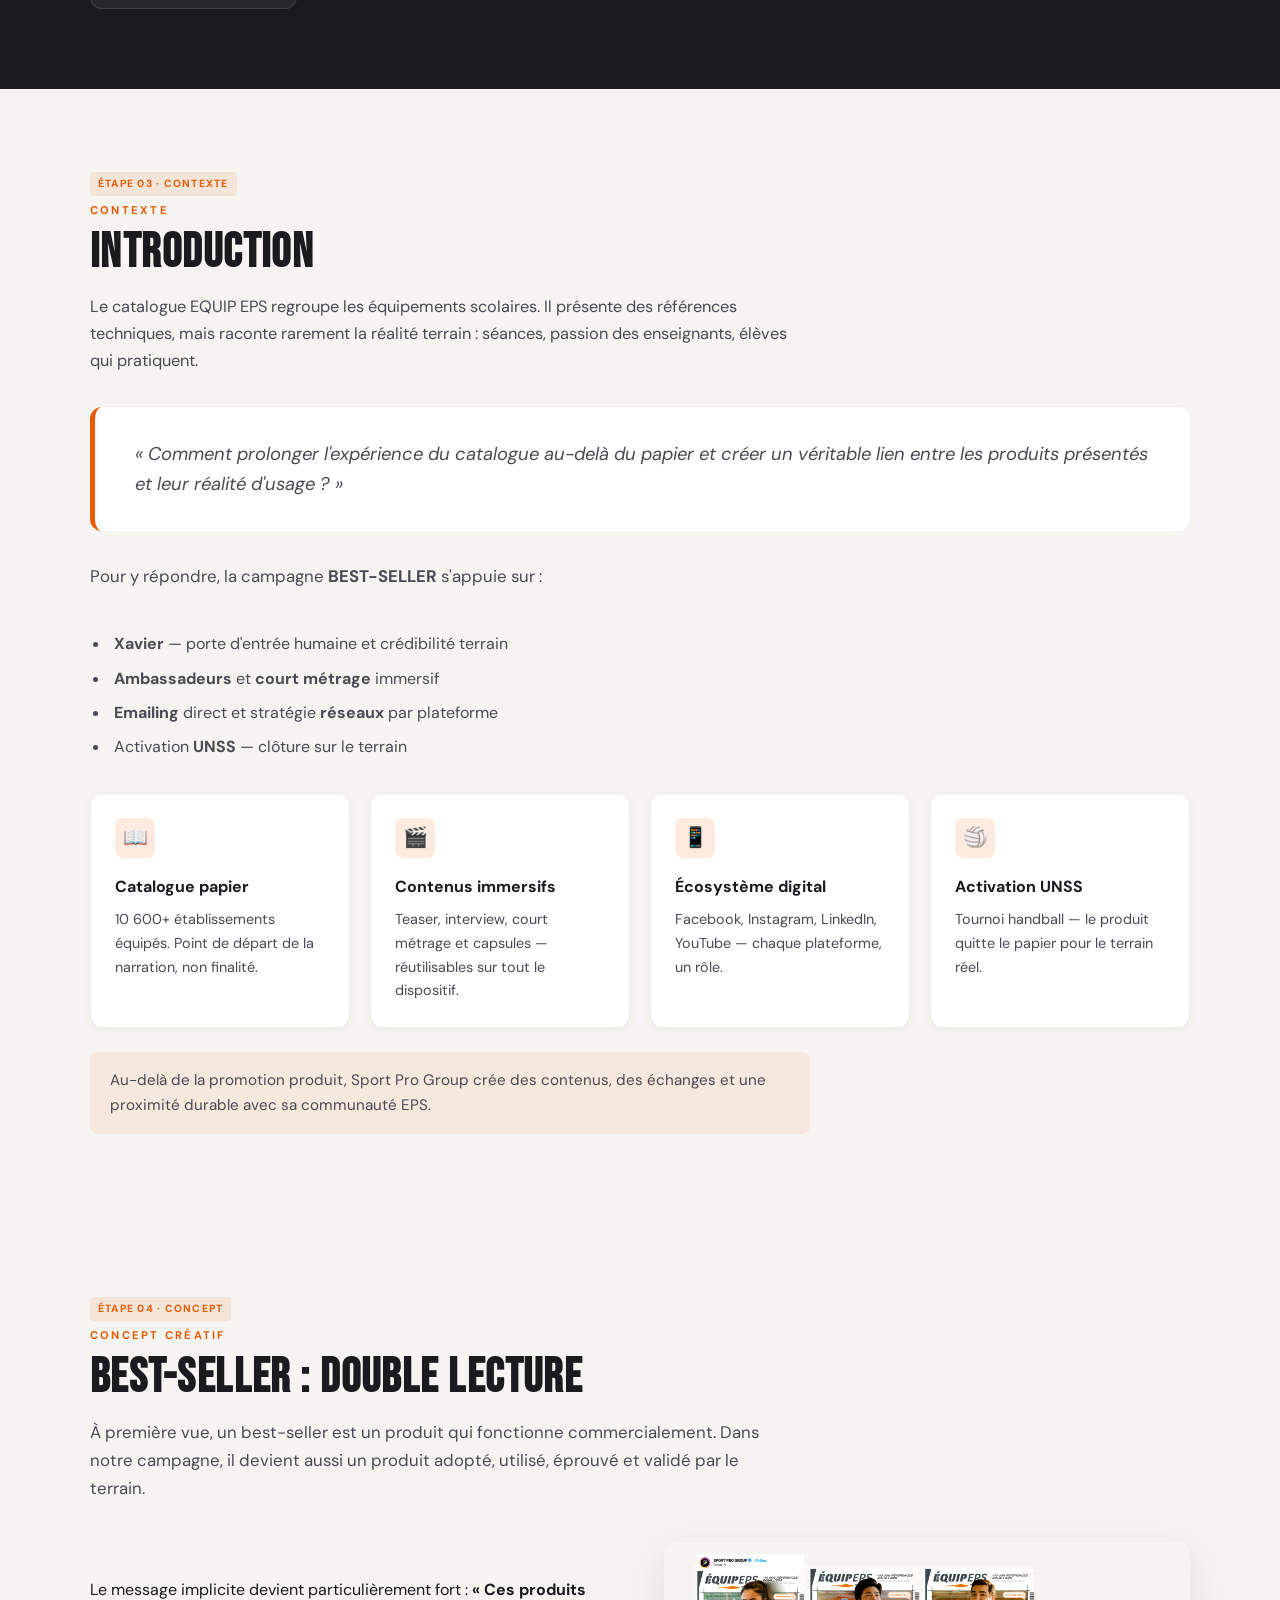
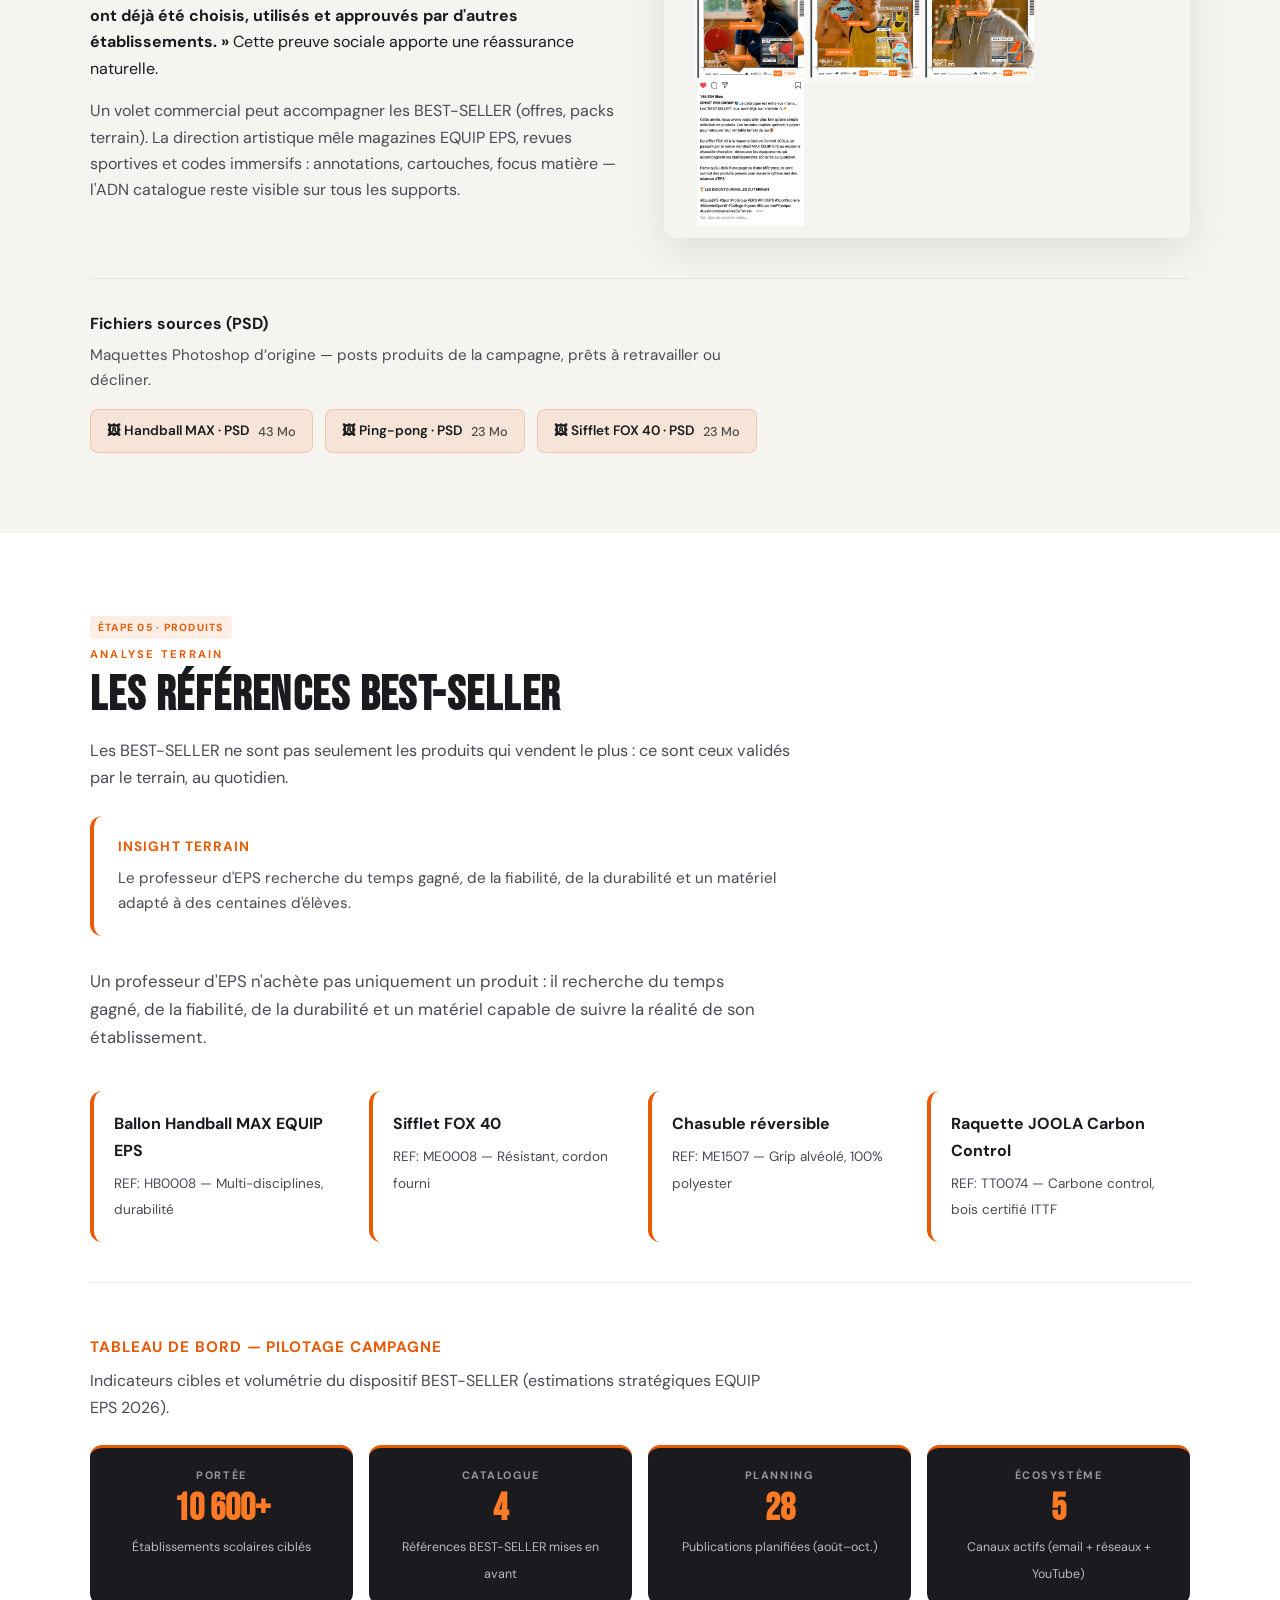
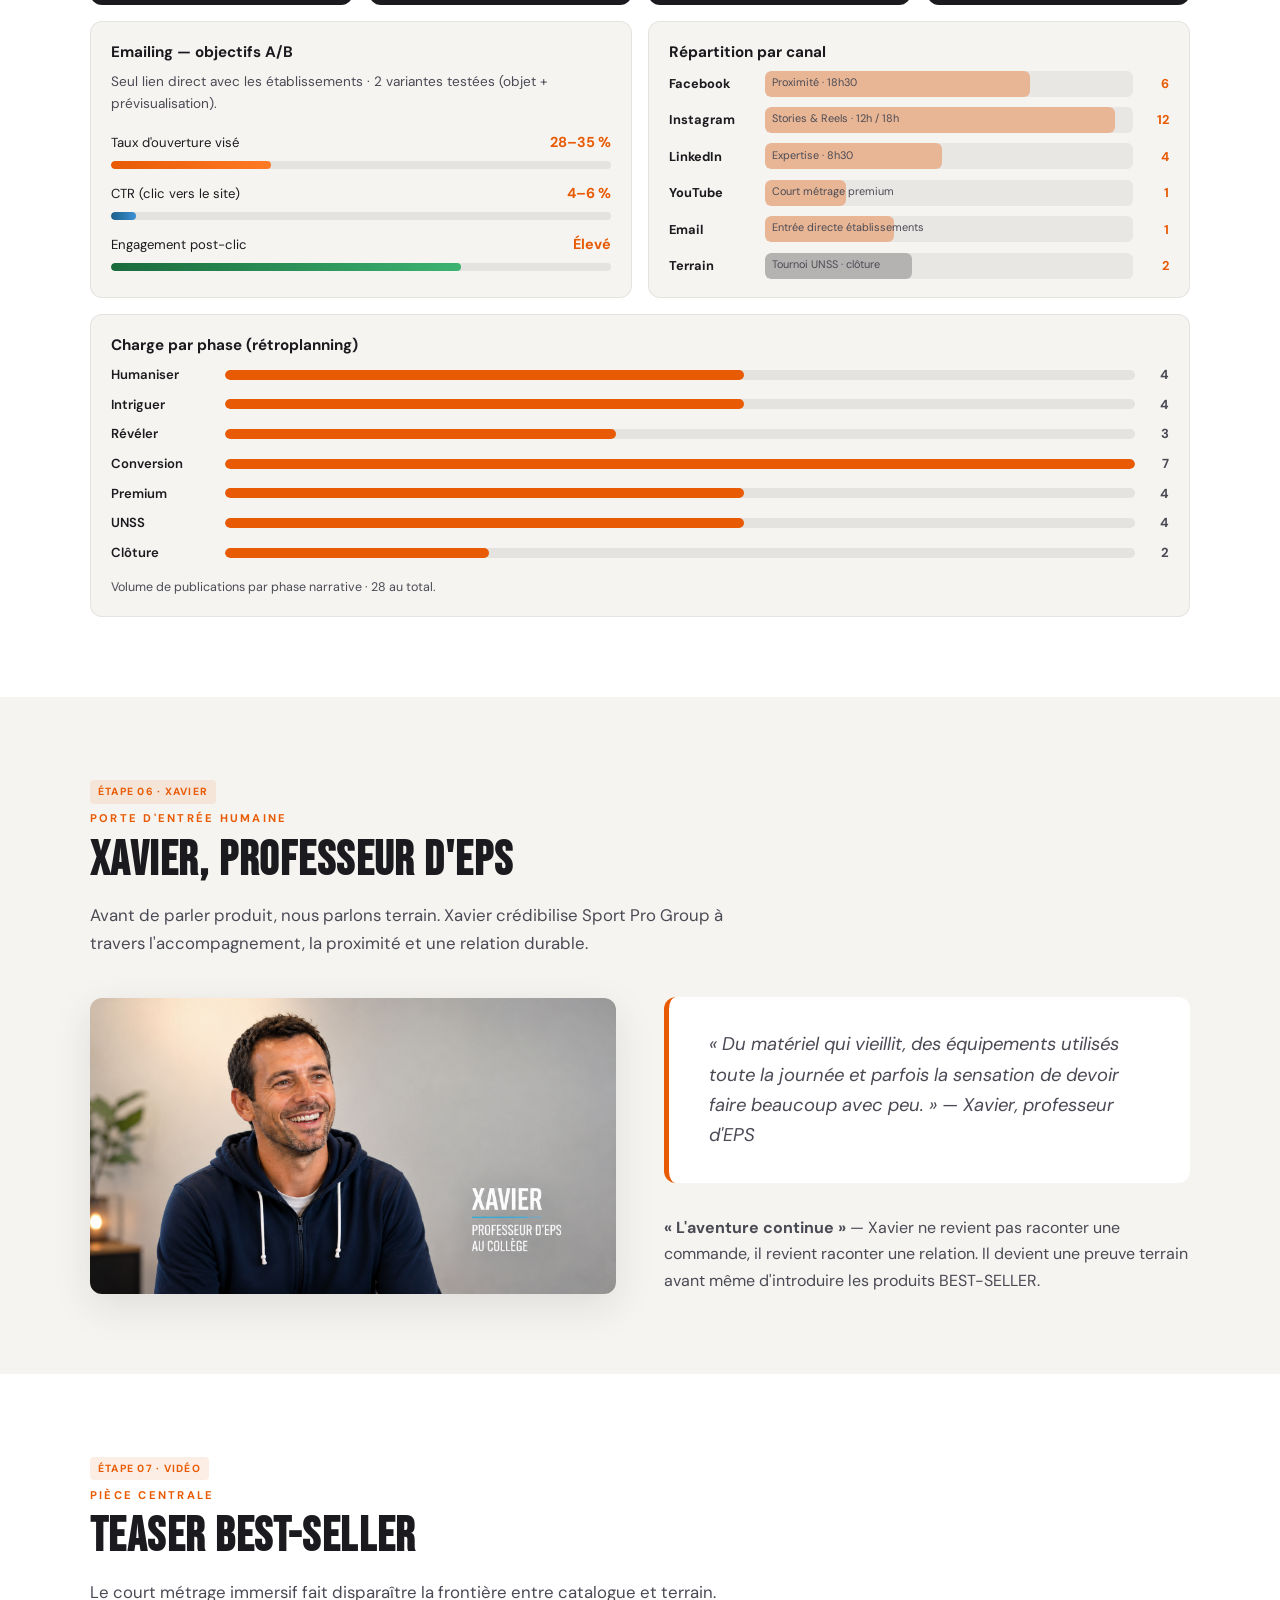
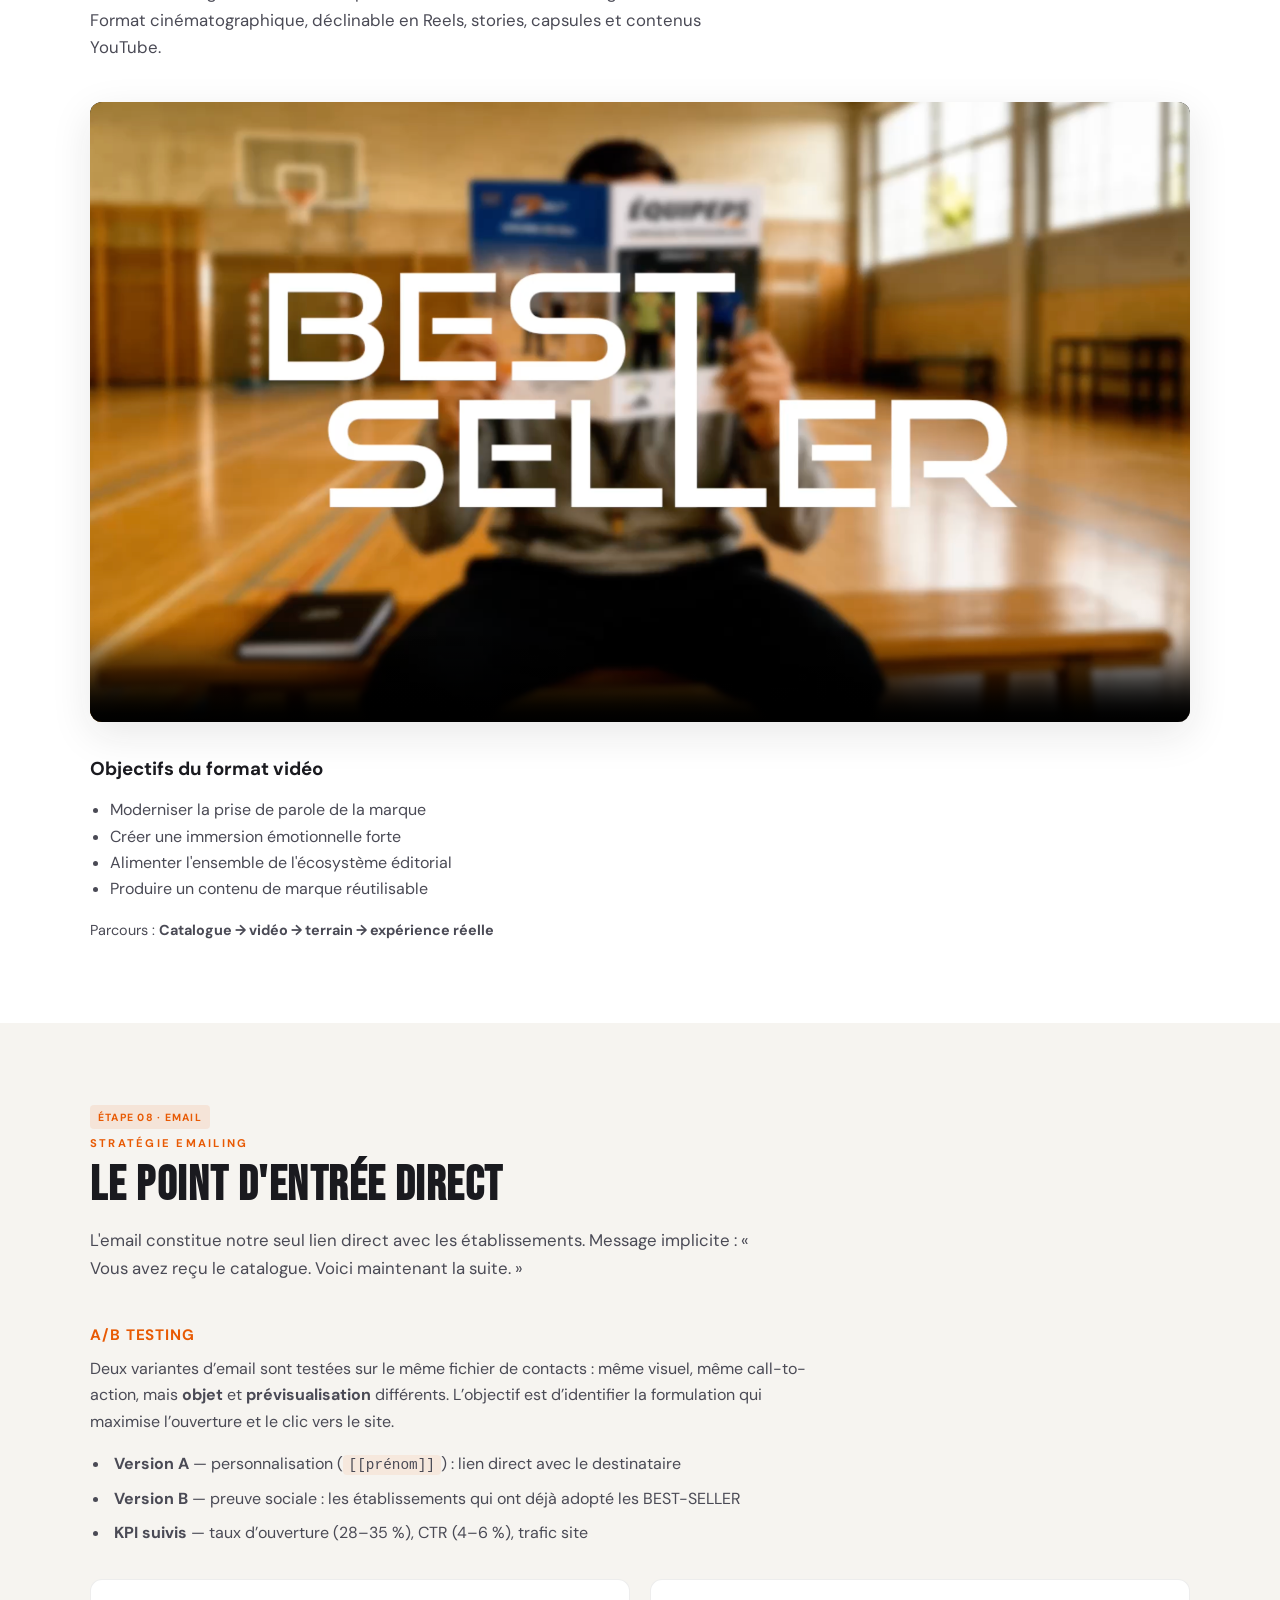
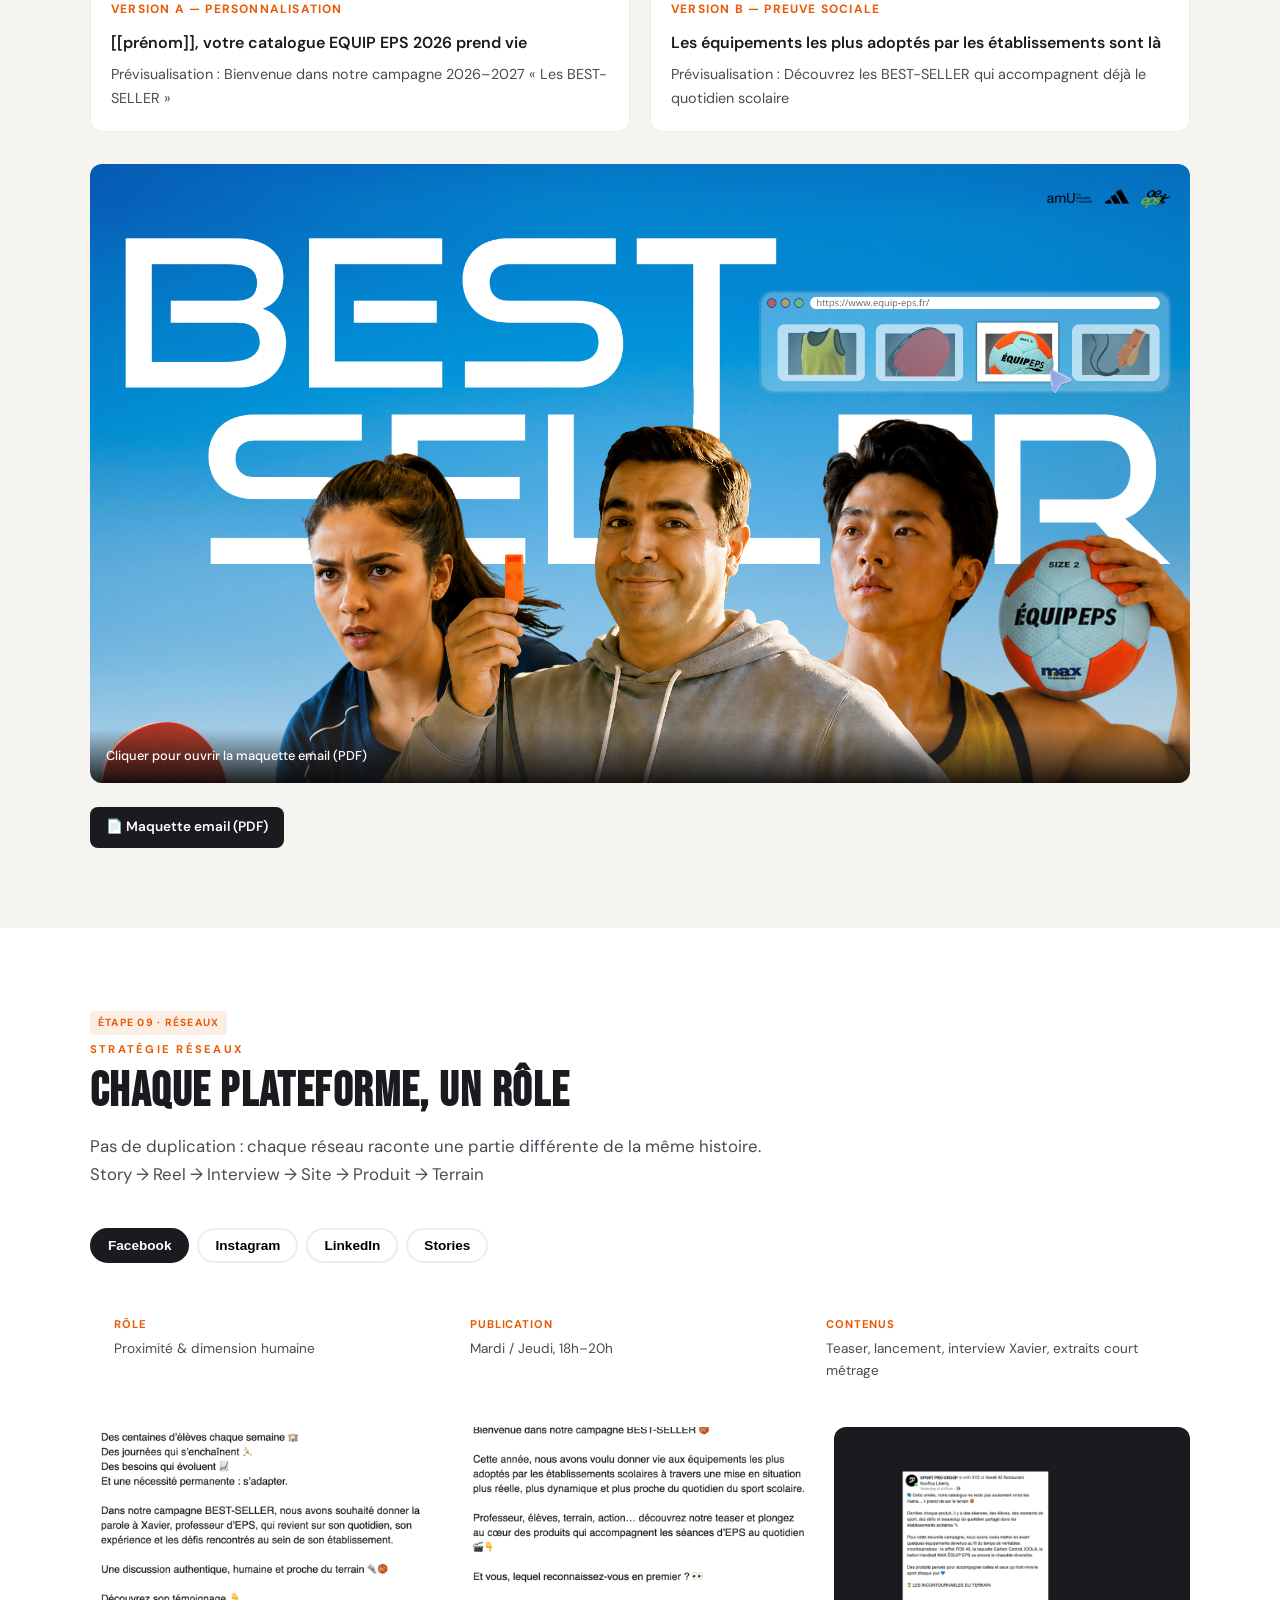
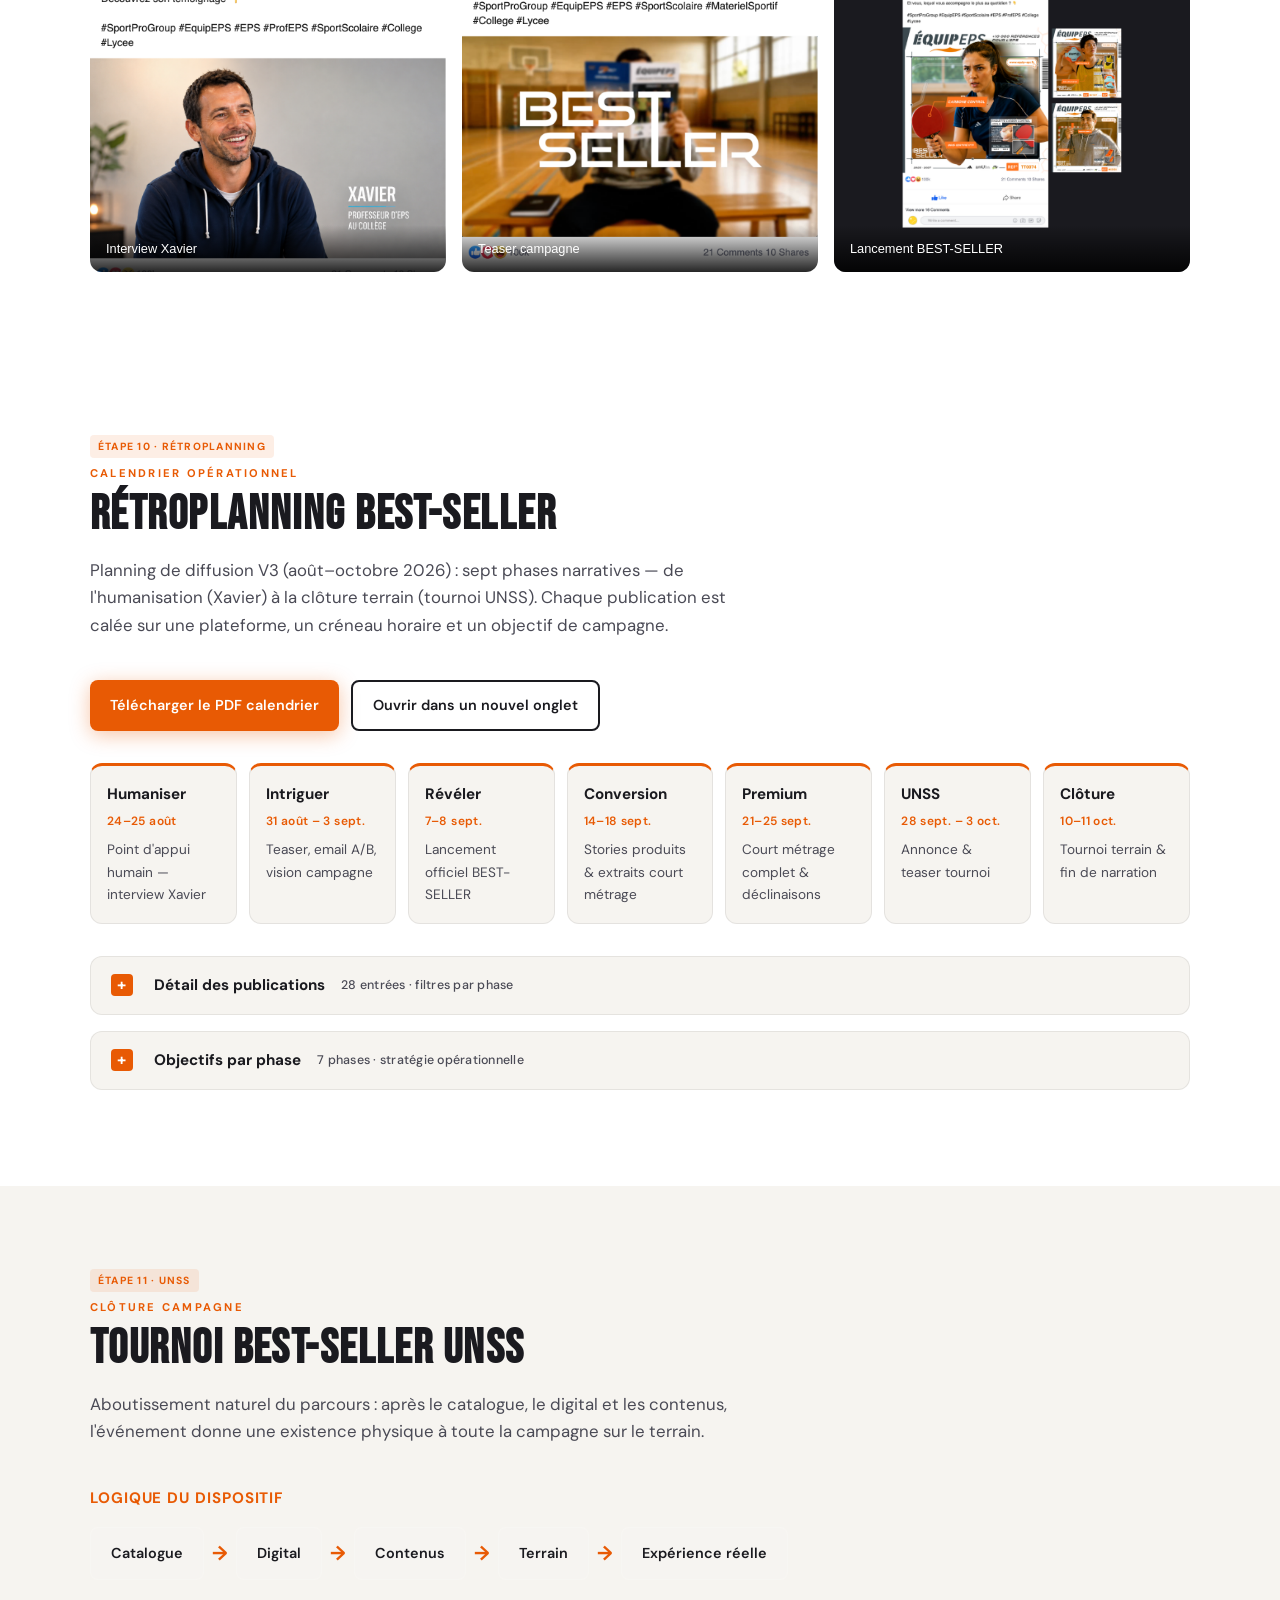
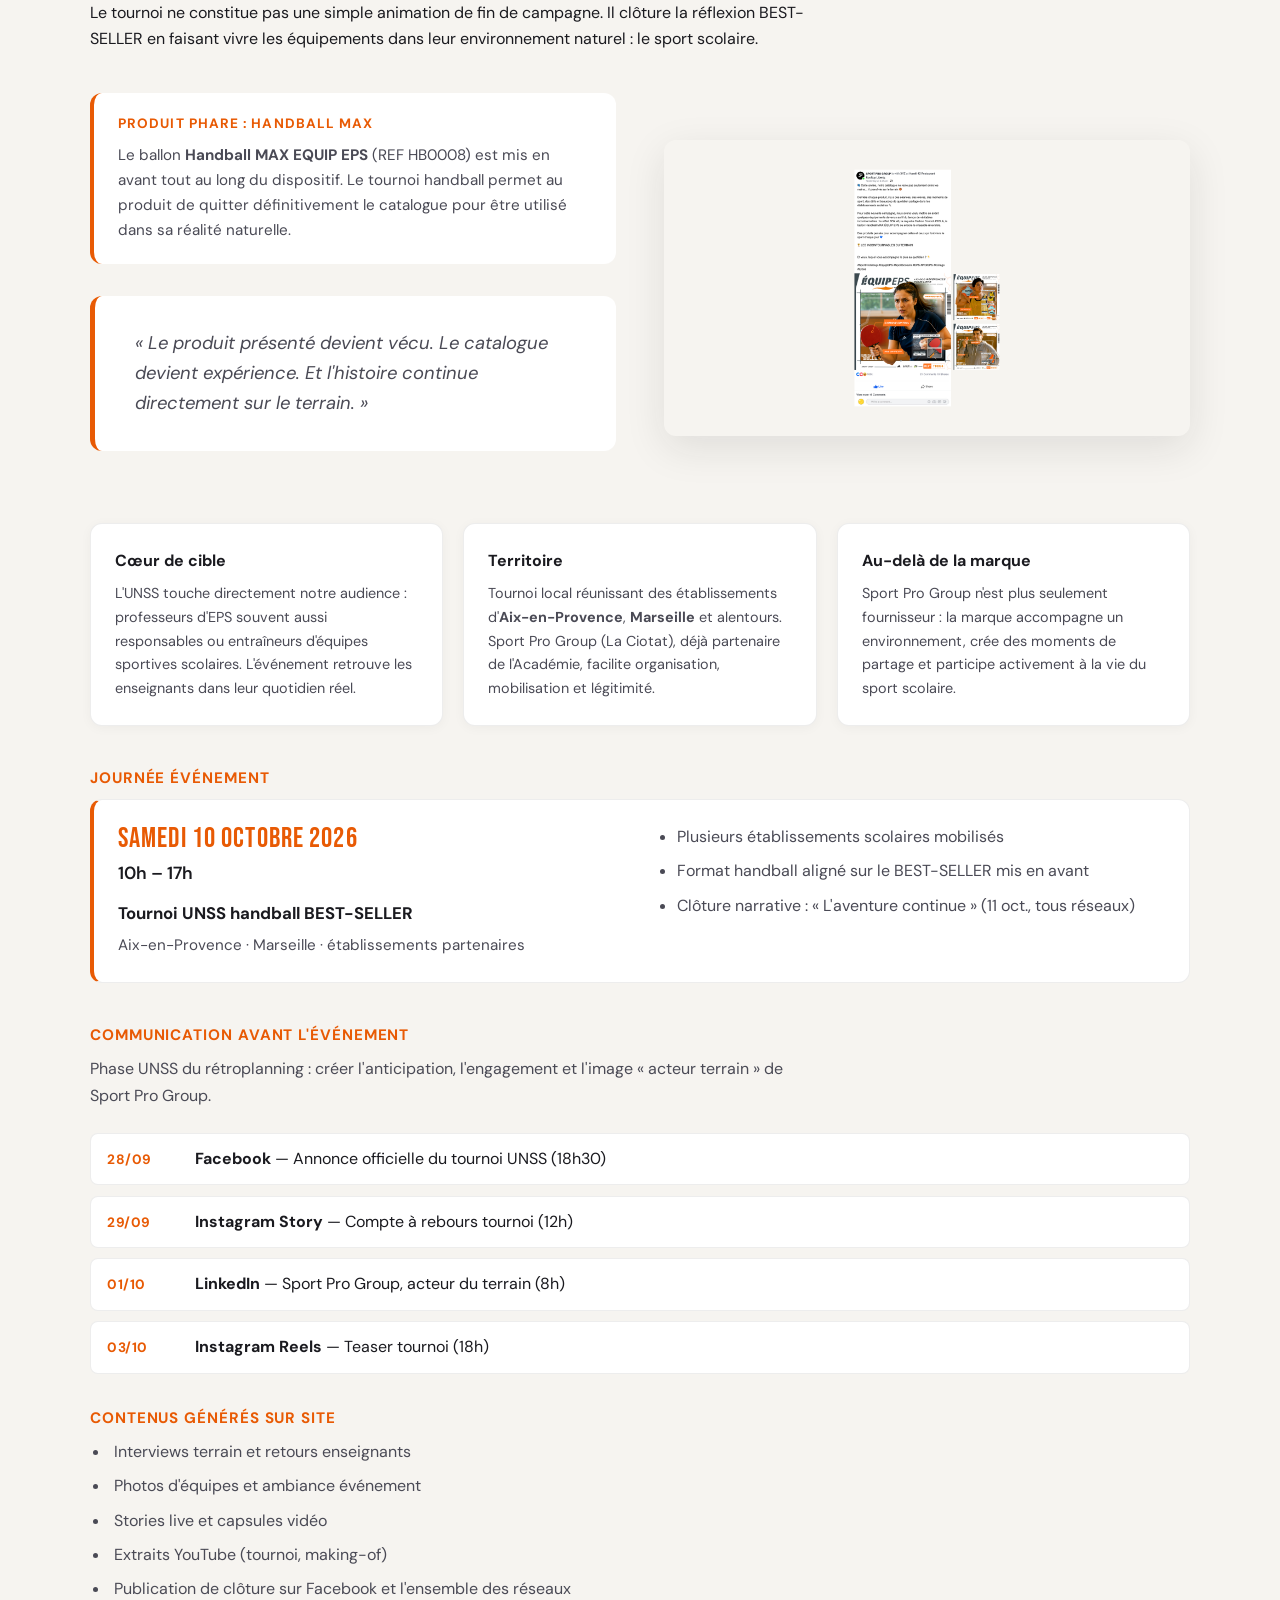
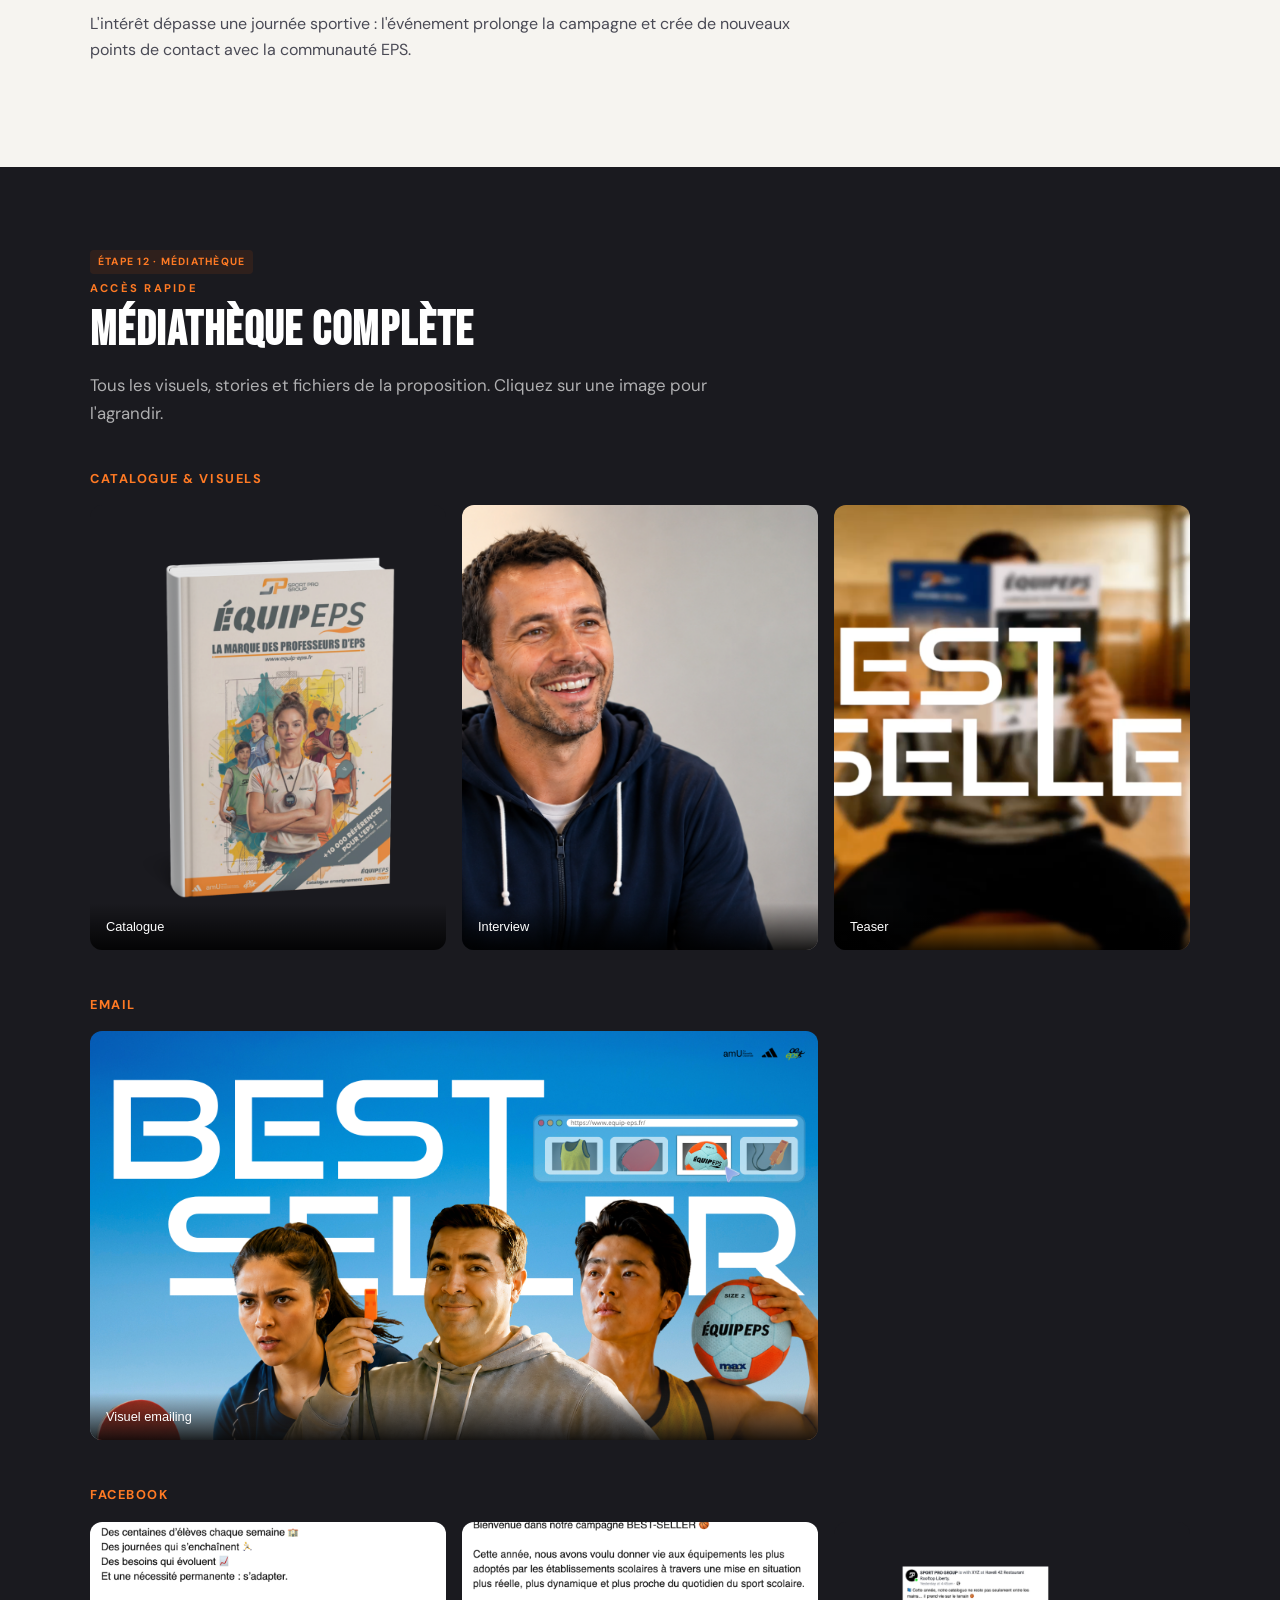
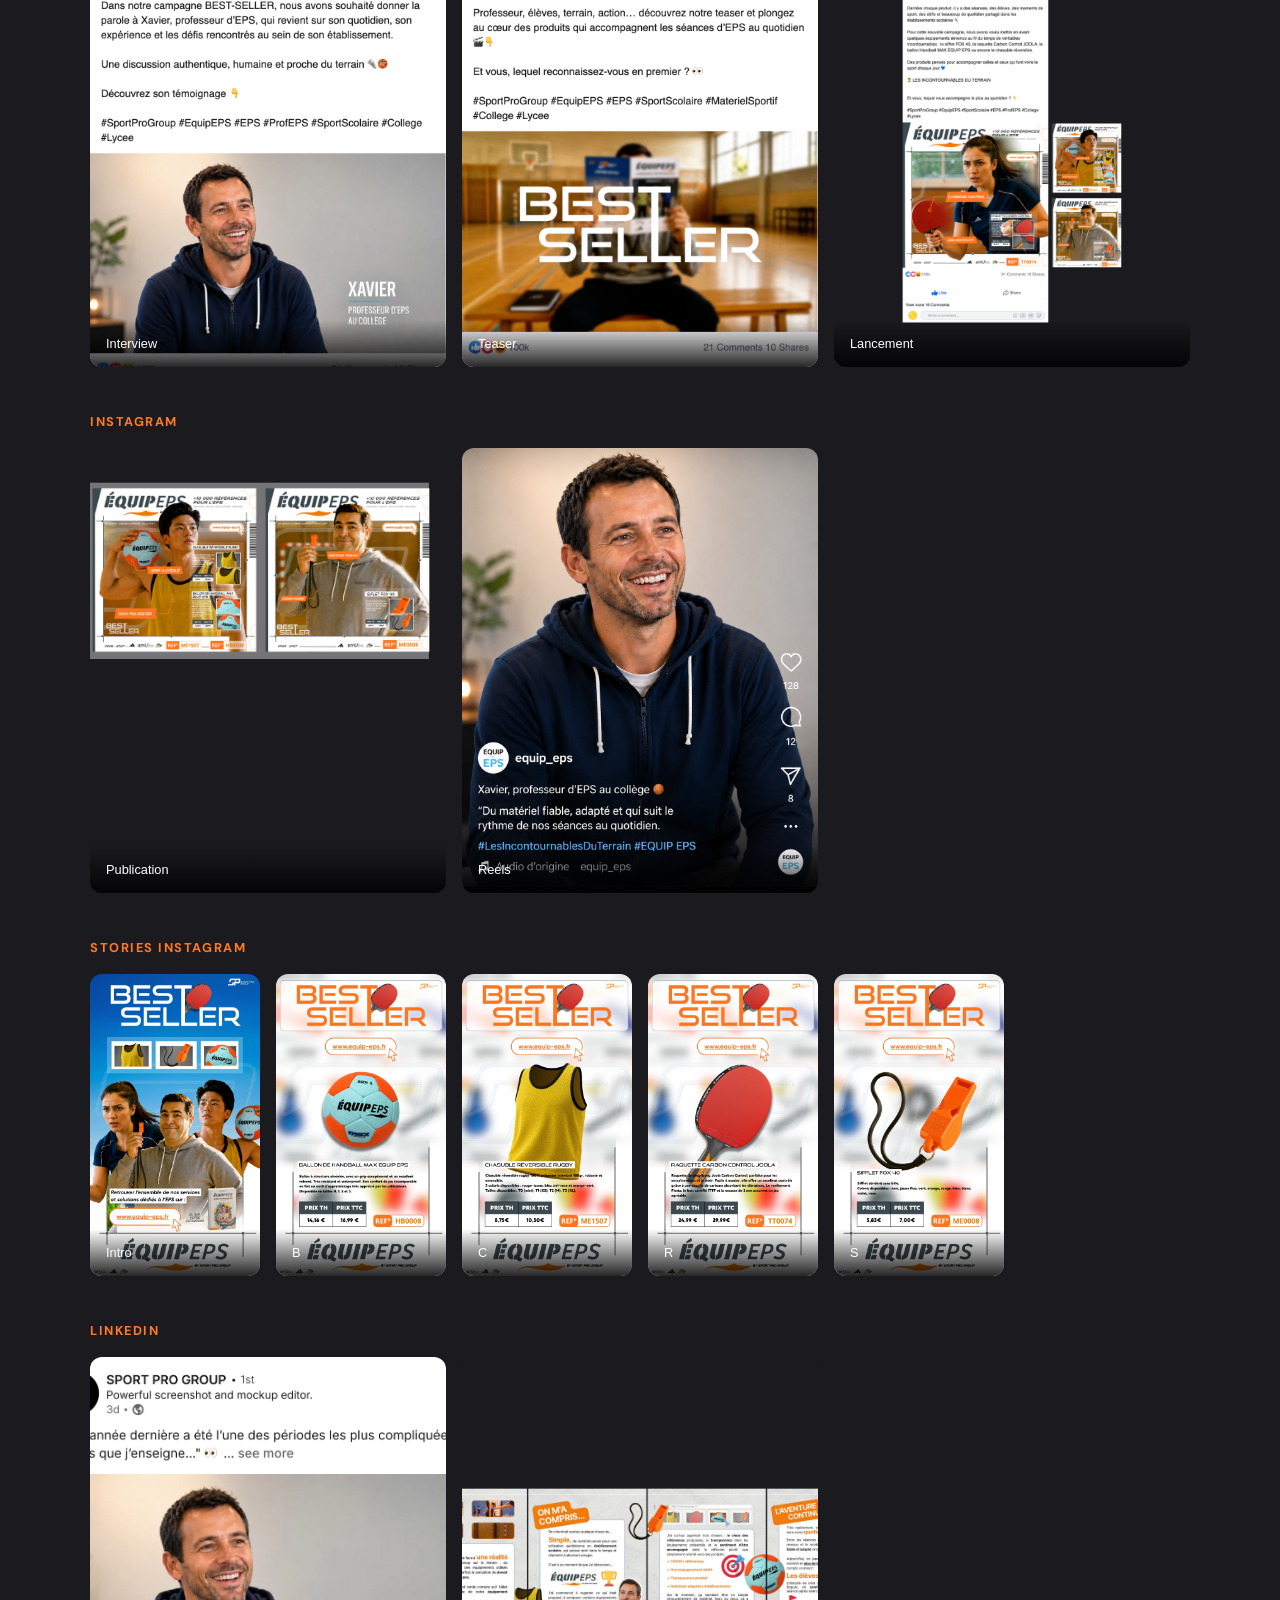
==== commit bcd676e1: "Add interactive KPI dashboard in produits section. Visual metrics for reach, email A/B targets, chan" ====
--- a/site/index.html
+++ b/site/index.html
@@ -212,12 +212,78 @@
             <span>REF: TT0074 — Carbone control, bois certifié ITTF</span>
           </div>
         </div>
-        <div class="kpi-row">
-          <div class="kpi"><strong>10&nbsp;600+</strong><span>Établissements</span></div>
-          <div class="kpi"><strong>28–35%</strong><span>Taux ouverture email</span></div>
-          <div class="kpi"><strong>4–6%</strong><span>CTR email visé</span></div>
-          <div class="kpi"><strong>5</strong><span>Plateformes actives</span></div>
-        </div>
+
+        <div id="kpi-dashboard" class="kpi-dashboard" aria-label="Tableau de bord KPI campagne">
+          <p class="prose-heading">Tableau de bord — pilotage campagne</p>
+          <p class="kpi-dashboard-intro">Indicateurs cibles et volumétrie du dispositif BEST-SELLER (estimations stratégiques EQUIP EPS 2026).</p>
+
+          <div class="kpi-dashboard-grid">
+            <article class="kpi-dash-card kpi-dash-card--hero">
+              <span class="kpi-dash-label">Portée</span>
+              <strong class="kpi-dash-value">10&nbsp;600+</strong>
+              <span class="kpi-dash-meta">Établissements scolaires ciblés</span>
+            </article>
+            <article class="kpi-dash-card kpi-dash-card--hero">
+              <span class="kpi-dash-label">Catalogue</span>
+              <strong class="kpi-dash-value">4</strong>
+              <span class="kpi-dash-meta">Références BEST-SELLER mises en avant</span>
+            </article>
+            <article class="kpi-dash-card kpi-dash-card--hero">
+              <span class="kpi-dash-label">Planning</span>
+              <strong class="kpi-dash-value">28</strong>
+              <span class="kpi-dash-meta">Publications planifiées (août–oct.)</span>
+            </article>
+            <article class="kpi-dash-card kpi-dash-card--hero">
+              <span class="kpi-dash-label">Écosystème</span>
+              <strong class="kpi-dash-value">5</strong>
+              <span class="kpi-dash-meta">Canaux actifs (email + réseaux + YouTube)</span>
+            </article>
+
+            <article class="kpi-dash-panel kpi-dash-panel--email">
+              <h3>Emailing — objectifs A/B</h3>
+              <p class="kpi-dash-panel-desc">Seul lien direct avec les établissements · 2 variantes testées (objet + prévisualisation).</p>
+              <div class="kpi-meter">
+                <div class="kpi-meter-head"><span>Taux d'ouverture visé</span><strong>28–35&nbsp;%</strong></div>
+                <div class="kpi-meter-track"><span class="kpi-meter-fill" data-pct="32" style="--pct:32%"></span></div>
+              </div>
+              <div class="kpi-meter">
+                <div class="kpi-meter-head"><span>CTR (clic vers le site)</span><strong>4–6&nbsp;%</strong></div>
+                <div class="kpi-meter-track"><span class="kpi-meter-fill kpi-meter-fill--ctr" data-pct="5" style="--pct:5%"></span></div>
+              </div>
+              <div class="kpi-meter">
+                <div class="kpi-meter-head"><span>Engagement post-clic</span><strong>Élevé</strong></div>
+                <div class="kpi-meter-track"><span class="kpi-meter-fill kpi-meter-fill--soft" data-pct="70" style="--pct:70%"></span></div>
+              </div>
+            </article>
+
+            <article class="kpi-dash-panel kpi-dash-panel--channels">
+              <h3>Répartition par canal</h3>
+              <ul class="kpi-channel-list">
+                <li><span class="kpi-channel-name">Facebook</span><span class="kpi-channel-bar" style="--w:72%"><em>Proximité · 18h30</em></span><span class="kpi-channel-n">6</span></li>
+                <li><span class="kpi-channel-name">Instagram</span><span class="kpi-channel-bar" style="--w:95%"><em>Stories &amp; Reels · 12h / 18h</em></span><span class="kpi-channel-n">12</span></li>
+                <li><span class="kpi-channel-name">LinkedIn</span><span class="kpi-channel-bar" style="--w:48%"><em>Expertise · 8h30</em></span><span class="kpi-channel-n">4</span></li>
+                <li><span class="kpi-channel-name">YouTube</span><span class="kpi-channel-bar" style="--w:22%"><em>Court métrage premium</em></span><span class="kpi-channel-n">1</span></li>
+                <li><span class="kpi-channel-name">Email</span><span class="kpi-channel-bar" style="--w:35%"><em>Entrée directe établissements</em></span><span class="kpi-channel-n">1</span></li>
+                <li><span class="kpi-channel-name">Terrain</span><span class="kpi-channel-bar kpi-channel-bar--terrain" style="--w:40%"><em>Tournoi UNSS · clôture</em></span><span class="kpi-channel-n">2</span></li>
+              </ul>
+            </article>
+
+            <article class="kpi-dash-panel kpi-dash-panel--phases">
+              <h3>Charge par phase (rétroplanning)</h3>
+              <ul class="kpi-phase-bars">
+                <li><span>Humaniser</span><span class="kpi-phase-track"><i style="--w:57%"></i></span><span>4</span></li>
+                <li><span>Intriguer</span><span class="kpi-phase-track"><i style="--w:57%"></i></span><span>4</span></li>
+                <li><span>Révéler</span><span class="kpi-phase-track"><i style="--w:43%"></i></span><span>3</span></li>
+                <li><span>Conversion</span><span class="kpi-phase-track"><i style="--w:100%"></i></span><span>7</span></li>
+                <li><span>Premium</span><span class="kpi-phase-track"><i style="--w:57%"></i></span><span>4</span></li>
+                <li><span>UNSS</span><span class="kpi-phase-track"><i style="--w:57%"></i></span><span>4</span></li>
+                <li><span>Clôture</span><span class="kpi-phase-track"><i style="--w:29%"></i></span><span>2</span></li>
+              </ul>
+              <p class="kpi-dash-footnote">Volume de publications par phase narrative · 28 au total.</p>
+            </article>
+          </div>
+        </div>
+
       </div>
     </section>
 
@@ -298,7 +364,7 @@
           <ul class="content-list email-ab-list">
             <li><strong>Version A</strong> — personnalisation (<code>[[pr&eacute;nom]]</code>) : lien direct avec le destinataire</li>
             <li><strong>Version B</strong> — preuve sociale : les établissements qui ont déjà adopté les BEST-SELLER</li>
-            <li><strong>KPI suivis</strong> — taux d’ouverture (28–35?%), CTR (4–6?%), trafic site</li>
+            <li><strong>KPI suivis</strong> — taux d’ouverture (28–35 %), CTR (4–6 %), trafic site</li>
           </ul>
         </div>
 
--- a/site/css/styles.css
+++ b/site/css/styles.css
@@ -1520,7 +1520,282 @@
   font-size: 0.8rem;
 }
 
-/* KPI */
+/* KPI dashboard */
+.kpi-dashboard {
+  margin-top: 2.5rem;
+  padding-top: 2rem;
+  border-top: 1px solid var(--border);
+}
+
+.kpi-dashboard-intro {
+  color: var(--gray);
+  margin-bottom: 1.5rem;
+  max-width: 42rem;
+}
+
+.kpi-dashboard-grid {
+  display: grid;
+  grid-template-columns: repeat(4, 1fr);
+  gap: 1rem;
+}
+
+.kpi-dash-card--hero {
+  background: var(--charcoal);
+  color: var(--white);
+  border-radius: var(--radius);
+  padding: 1.15rem 1rem;
+  text-align: center;
+  border-top: 3px solid var(--orange);
+}
+
+.kpi-dash-label {
+  display: block;
+  font-size: 0.68rem;
+  font-weight: 700;
+  letter-spacing: 0.14em;
+  text-transform: uppercase;
+  color: rgba(255, 255, 255, 0.55);
+  margin-bottom: 0.35rem;
+}
+
+.kpi-dash-value {
+  display: block;
+  font-family: var(--font-display);
+  font-size: 2.35rem;
+  line-height: 1;
+  color: var(--orange-light);
+  margin-bottom: 0.35rem;
+}
+
+.kpi-dash-meta {
+  font-size: 0.78rem;
+  color: rgba(255, 255, 255, 0.7);
+  line-height: 1.35;
+}
+
+.kpi-dash-panel {
+  background: var(--bg);
+  border: 1px solid var(--border);
+  border-radius: var(--radius);
+  padding: 1.15rem 1.25rem;
+}
+
+.kpi-dash-panel h3 {
+  font-size: 0.95rem;
+  margin-bottom: 0.35rem;
+}
+
+.kpi-dash-panel-desc {
+  font-size: 0.85rem;
+  color: var(--gray);
+  margin-bottom: 1rem;
+}
+
+.kpi-dash-panel--email {
+  grid-column: span 2;
+}
+
+.kpi-dash-panel--channels {
+  grid-column: span 2;
+}
+
+.kpi-dash-panel--phases {
+  grid-column: 1 / -1;
+}
+
+.kpi-meter {
+  margin-bottom: 0.85rem;
+}
+
+.kpi-meter:last-child {
+  margin-bottom: 0;
+}
+
+.kpi-meter-head {
+  display: flex;
+  justify-content: space-between;
+  align-items: baseline;
+  gap: 0.5rem;
+  font-size: 0.82rem;
+  margin-bottom: 0.35rem;
+}
+
+.kpi-meter-head strong {
+  color: var(--orange);
+  font-size: 0.9rem;
+}
+
+.kpi-meter-track {
+  height: 8px;
+  background: rgba(26, 26, 31, 0.08);
+  border-radius: 999px;
+  overflow: hidden;
+}
+
+.kpi-meter-fill {
+  display: block;
+  height: 100%;
+  width: 0;
+  border-radius: 999px;
+  background: linear-gradient(90deg, var(--orange), var(--orange-light));
+  transition: width 1s ease;
+}
+
+.kpi-dashboard.is-visible .kpi-meter-fill {
+  width: var(--pct, 0%);
+}
+
+.kpi-meter-fill--ctr {
+  background: linear-gradient(90deg, #1a5f8a, #3d8fd4);
+}
+
+.kpi-meter-fill--soft {
+  background: linear-gradient(90deg, #1a6b3c, #3cb371);
+}
+
+.kpi-channel-list {
+  list-style: none;
+  margin: 0;
+  padding: 0;
+  display: flex;
+  flex-direction: column;
+  gap: 0.65rem;
+}
+
+.kpi-channel-list li {
+  display: grid;
+  grid-template-columns: 5.5rem 1fr 1.75rem;
+  gap: 0.5rem;
+  align-items: center;
+  font-size: 0.8rem;
+}
+
+.kpi-channel-name {
+  font-weight: 700;
+}
+
+.kpi-channel-bar {
+  position: relative;
+  height: 26px;
+  background: rgba(26, 26, 31, 0.06);
+  border-radius: 6px;
+  overflow: hidden;
+}
+
+.kpi-channel-bar::after {
+  content: "";
+  position: absolute;
+  left: 0;
+  top: 0;
+  bottom: 0;
+  width: 0;
+  background: rgba(232, 90, 4, 0.35);
+  border-radius: 6px;
+  transition: width 0.9s ease;
+}
+
+.kpi-dashboard.is-visible .kpi-channel-bar::after {
+  width: var(--w, 0%);
+}
+
+.kpi-channel-bar--terrain::after {
+  background: rgba(26, 26, 31, 0.25);
+}
+
+.kpi-channel-bar em {
+  position: relative;
+  z-index: 1;
+  display: block;
+  padding: 0.2rem 0.45rem;
+  font-style: normal;
+  font-size: 0.68rem;
+  color: var(--gray);
+  white-space: nowrap;
+  overflow: hidden;
+  text-overflow: ellipsis;
+}
+
+.kpi-channel-n {
+  text-align: right;
+  font-weight: 700;
+  color: var(--orange);
+}
+
+.kpi-phase-bars {
+  list-style: none;
+  margin: 0;
+  padding: 0;
+  display: grid;
+  gap: 0.5rem;
+}
+
+.kpi-phase-bars li {
+  display: grid;
+  grid-template-columns: 6.5rem 1fr 1.5rem;
+  gap: 0.65rem;
+  align-items: center;
+  font-size: 0.82rem;
+}
+
+.kpi-phase-bars li > span:first-child {
+  font-weight: 600;
+}
+
+.kpi-phase-track {
+  height: 10px;
+  background: rgba(26, 26, 31, 0.08);
+  border-radius: 999px;
+  overflow: hidden;
+}
+
+.kpi-phase-track i {
+  display: block;
+  height: 100%;
+  width: 0;
+  background: var(--orange);
+  border-radius: 999px;
+  transition: width 0.85s ease;
+}
+
+.kpi-dashboard.is-visible .kpi-phase-track i {
+  width: var(--w, 0%);
+}
+
+.kpi-phase-bars li > span:last-child {
+  font-weight: 700;
+  color: var(--gray);
+  text-align: right;
+}
+
+.kpi-dash-footnote {
+  margin-top: 0.85rem;
+  font-size: 0.78rem;
+  color: var(--gray);
+}
+
+@media (max-width: 900px) {
+  .kpi-dashboard-grid {
+    grid-template-columns: 1fr 1fr;
+  }
+
+  .kpi-dash-panel--email,
+  .kpi-dash-panel--channels,
+  .kpi-dash-panel--phases {
+    grid-column: 1 / -1;
+  }
+
+  .kpi-channel-list li {
+    grid-template-columns: 4.5rem 1fr 1.5rem;
+  }
+}
+
+@media (max-width: 520px) {
+  .kpi-dashboard-grid {
+    grid-template-columns: 1fr;
+  }
+}
+
+/* KPI legacy row (conclusion) */
 .kpi-row {
   display: grid;
   grid-template-columns: repeat(auto-fit, minmax(120px, 1fr));
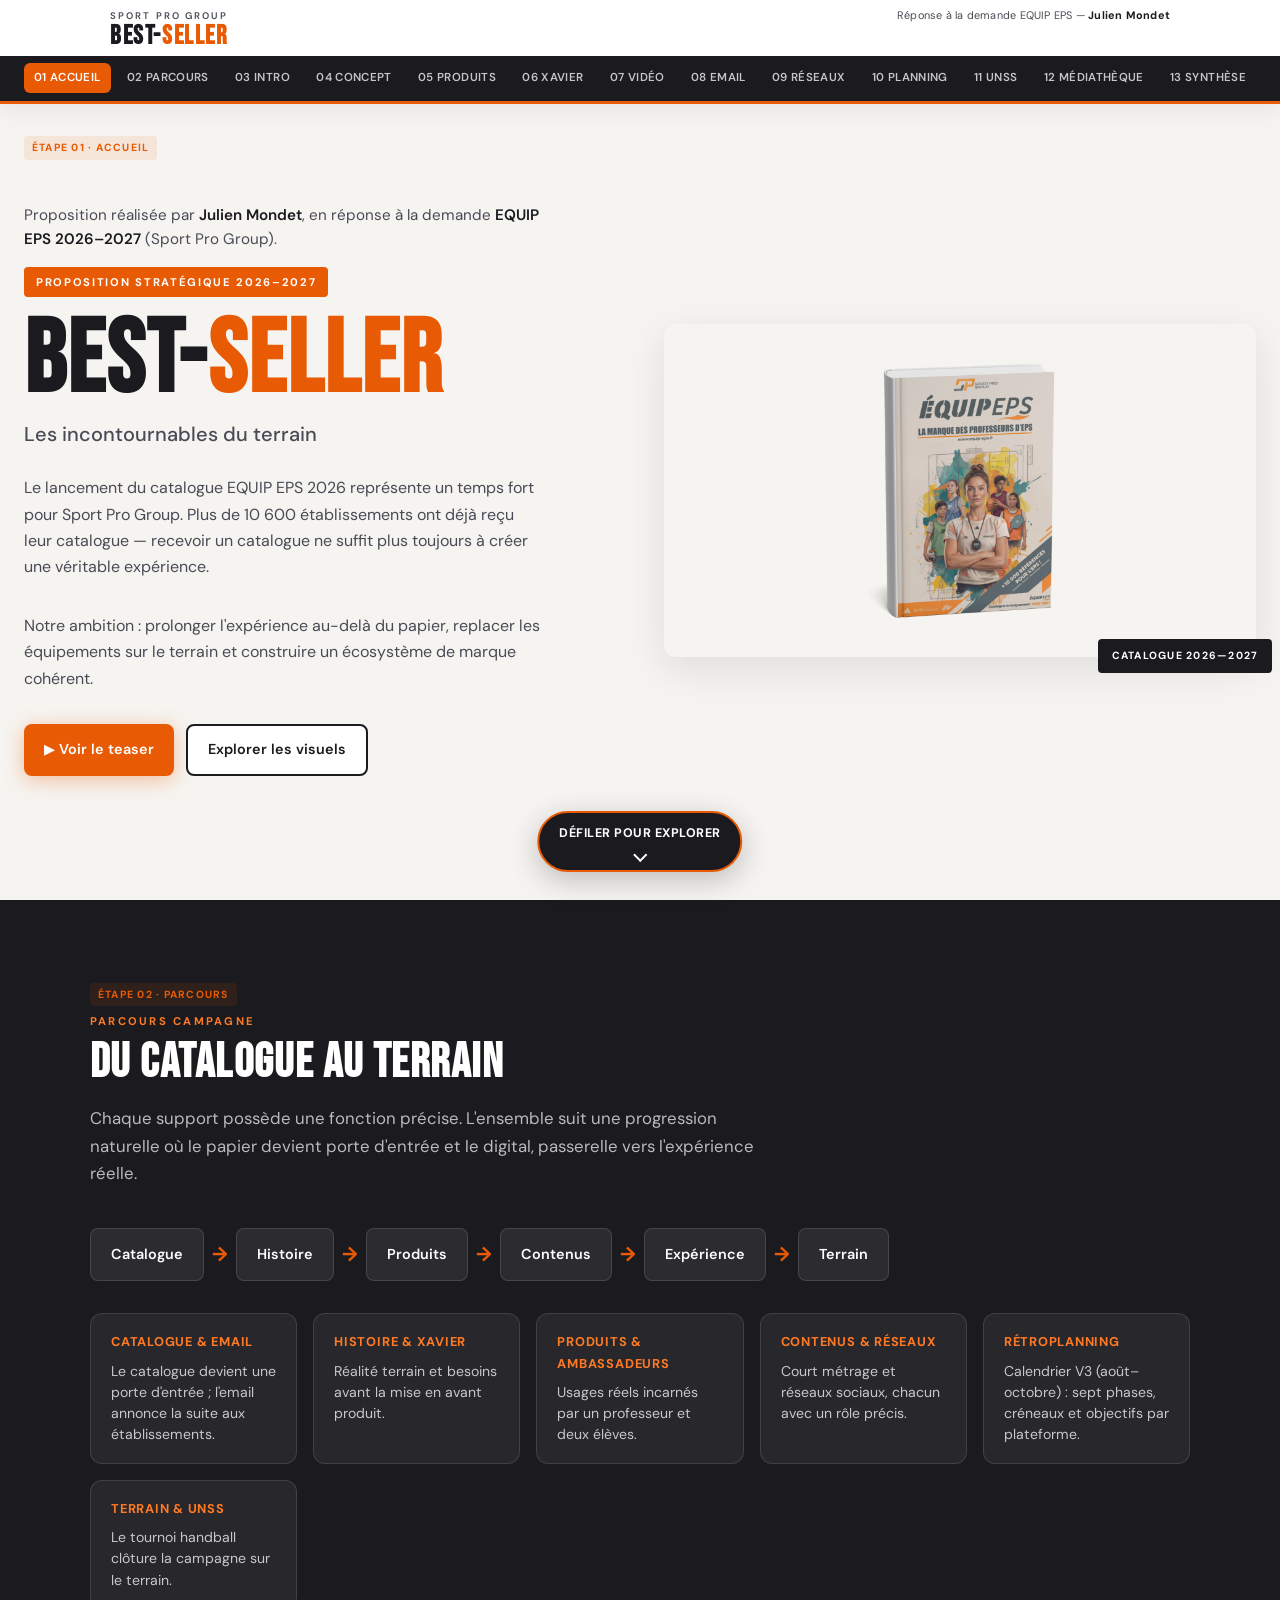
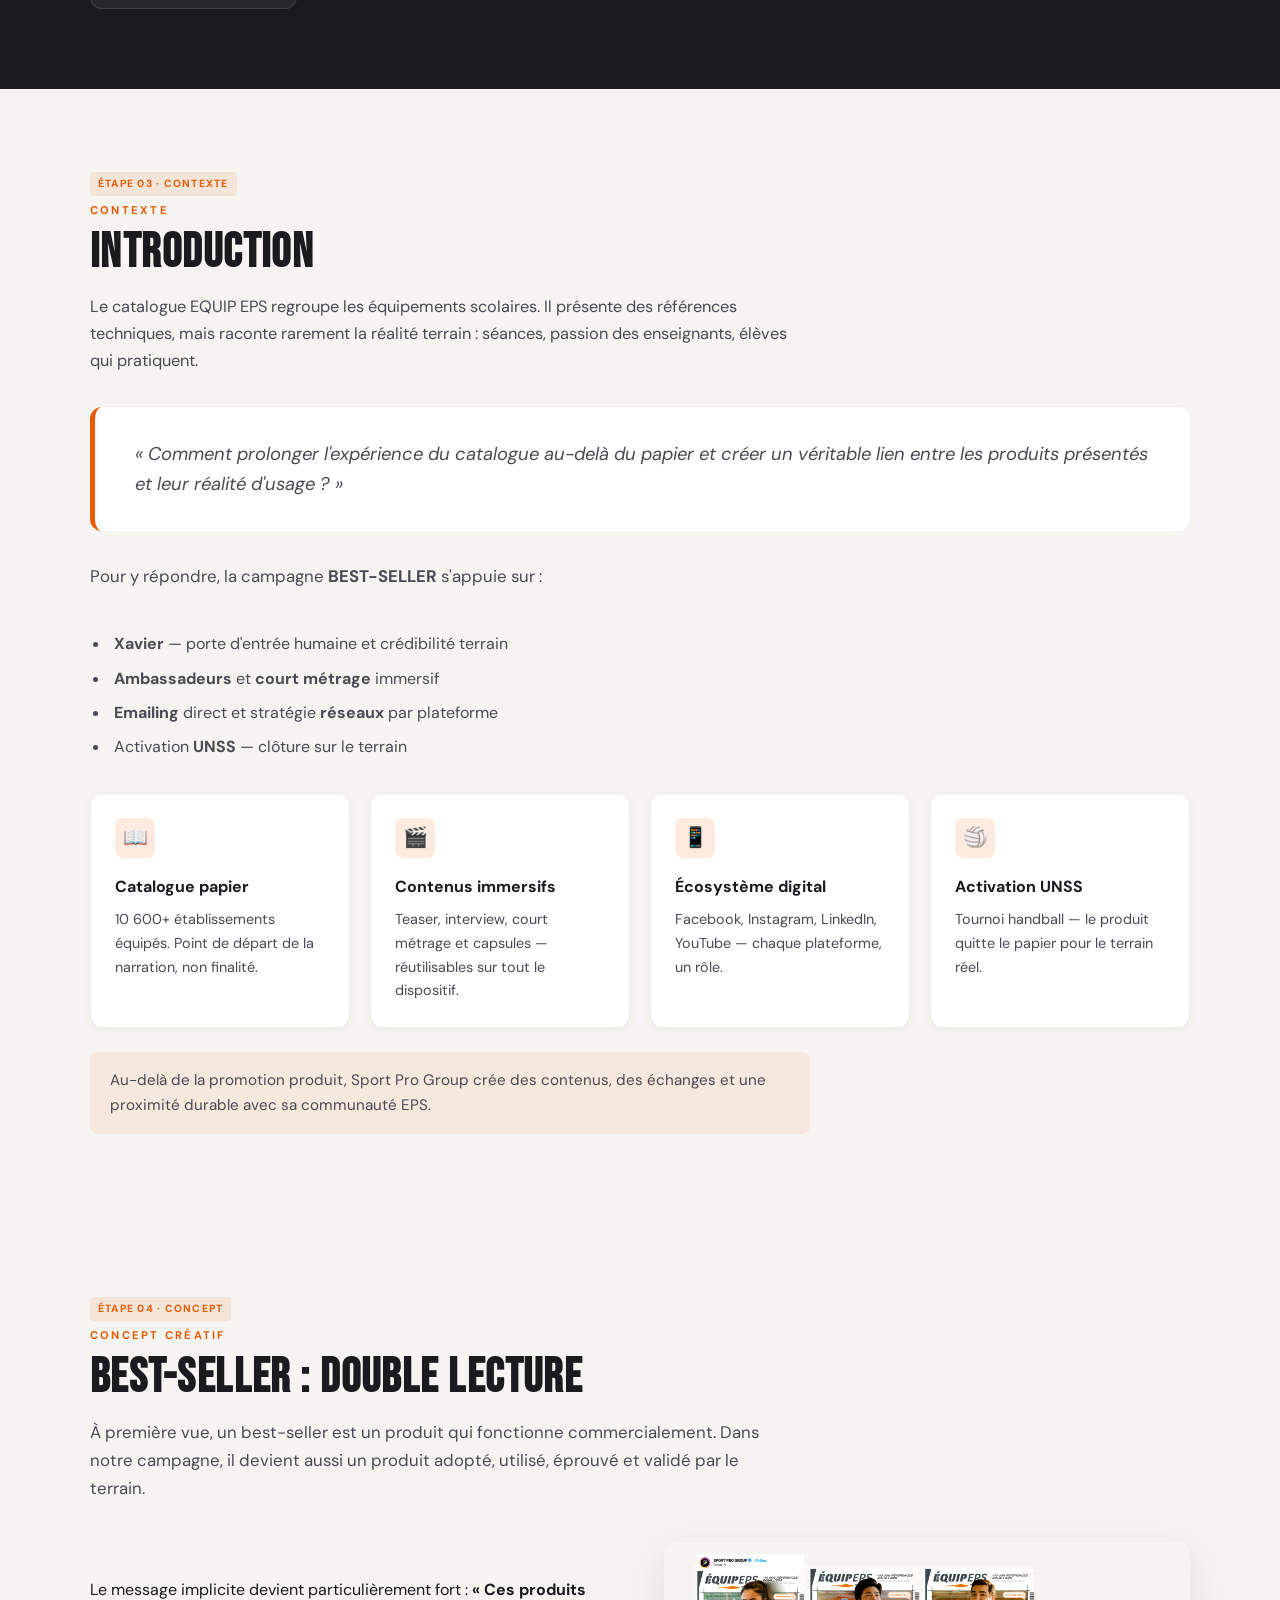
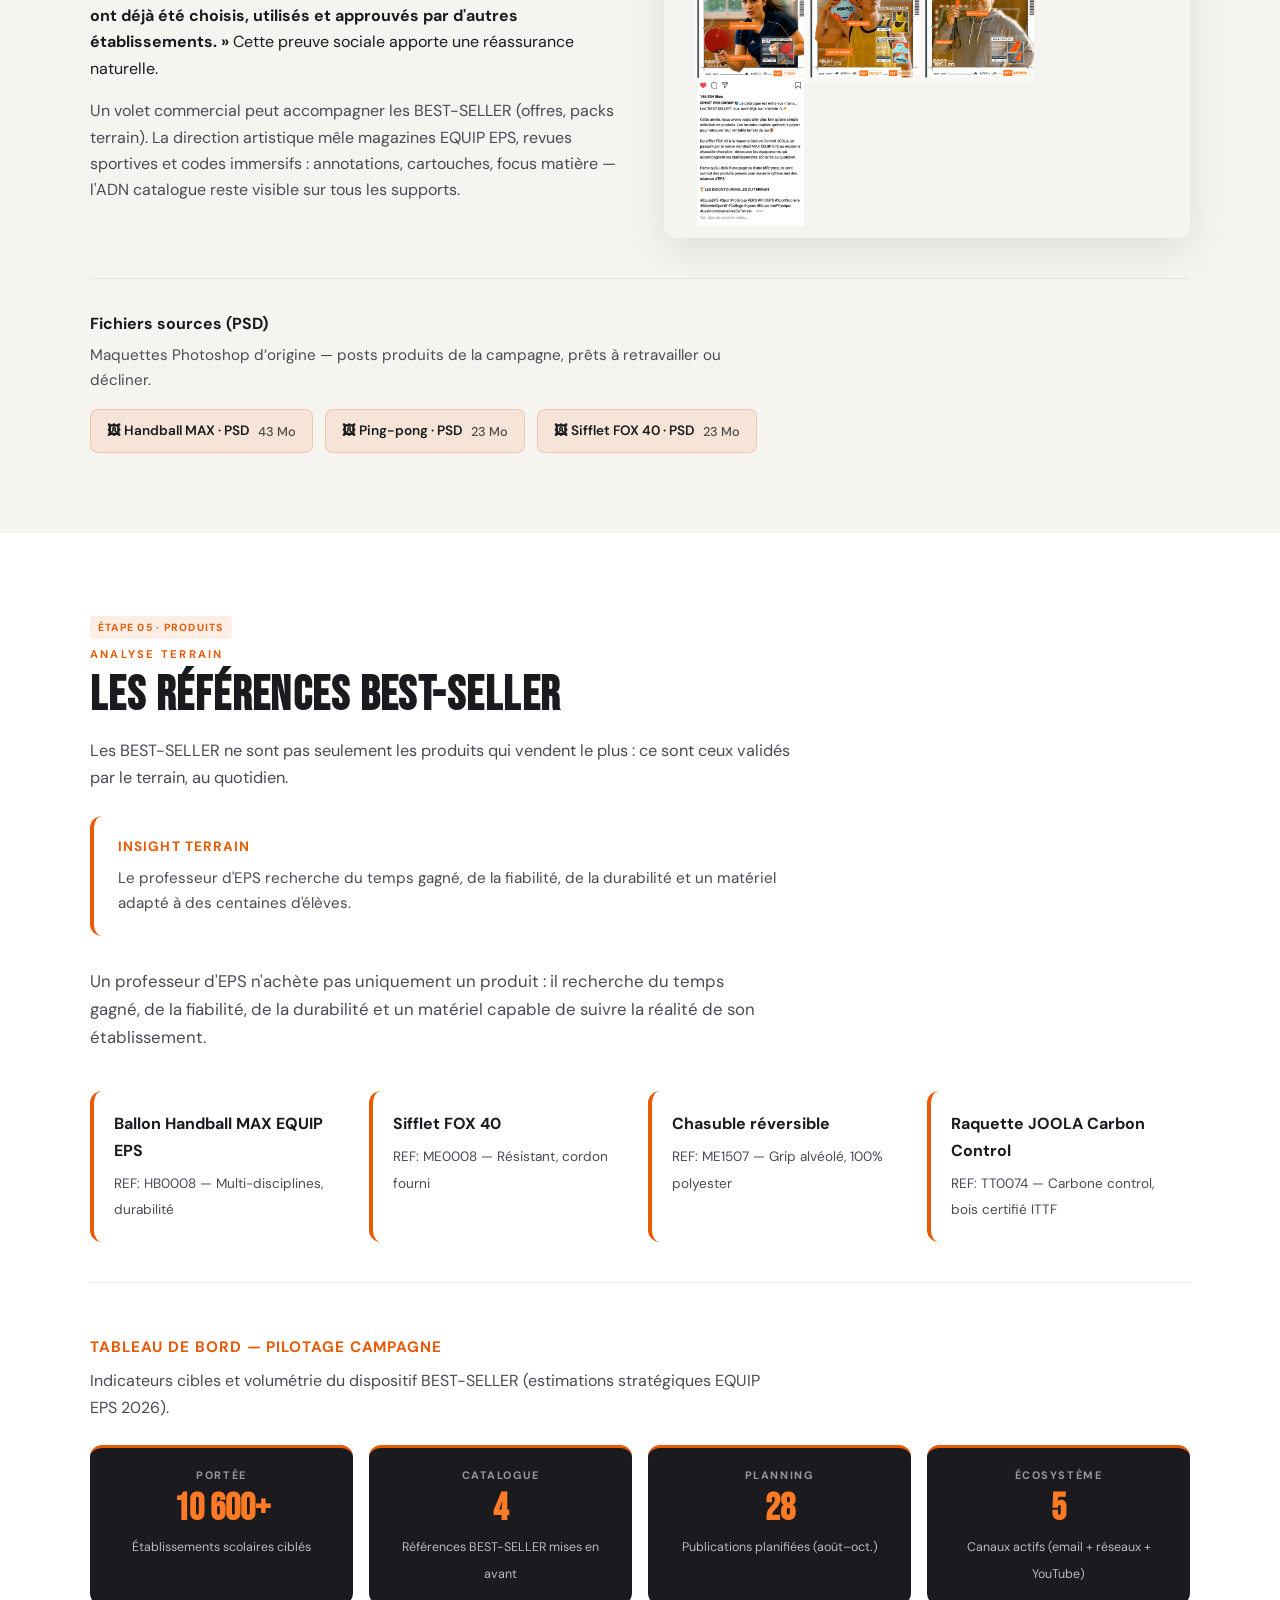
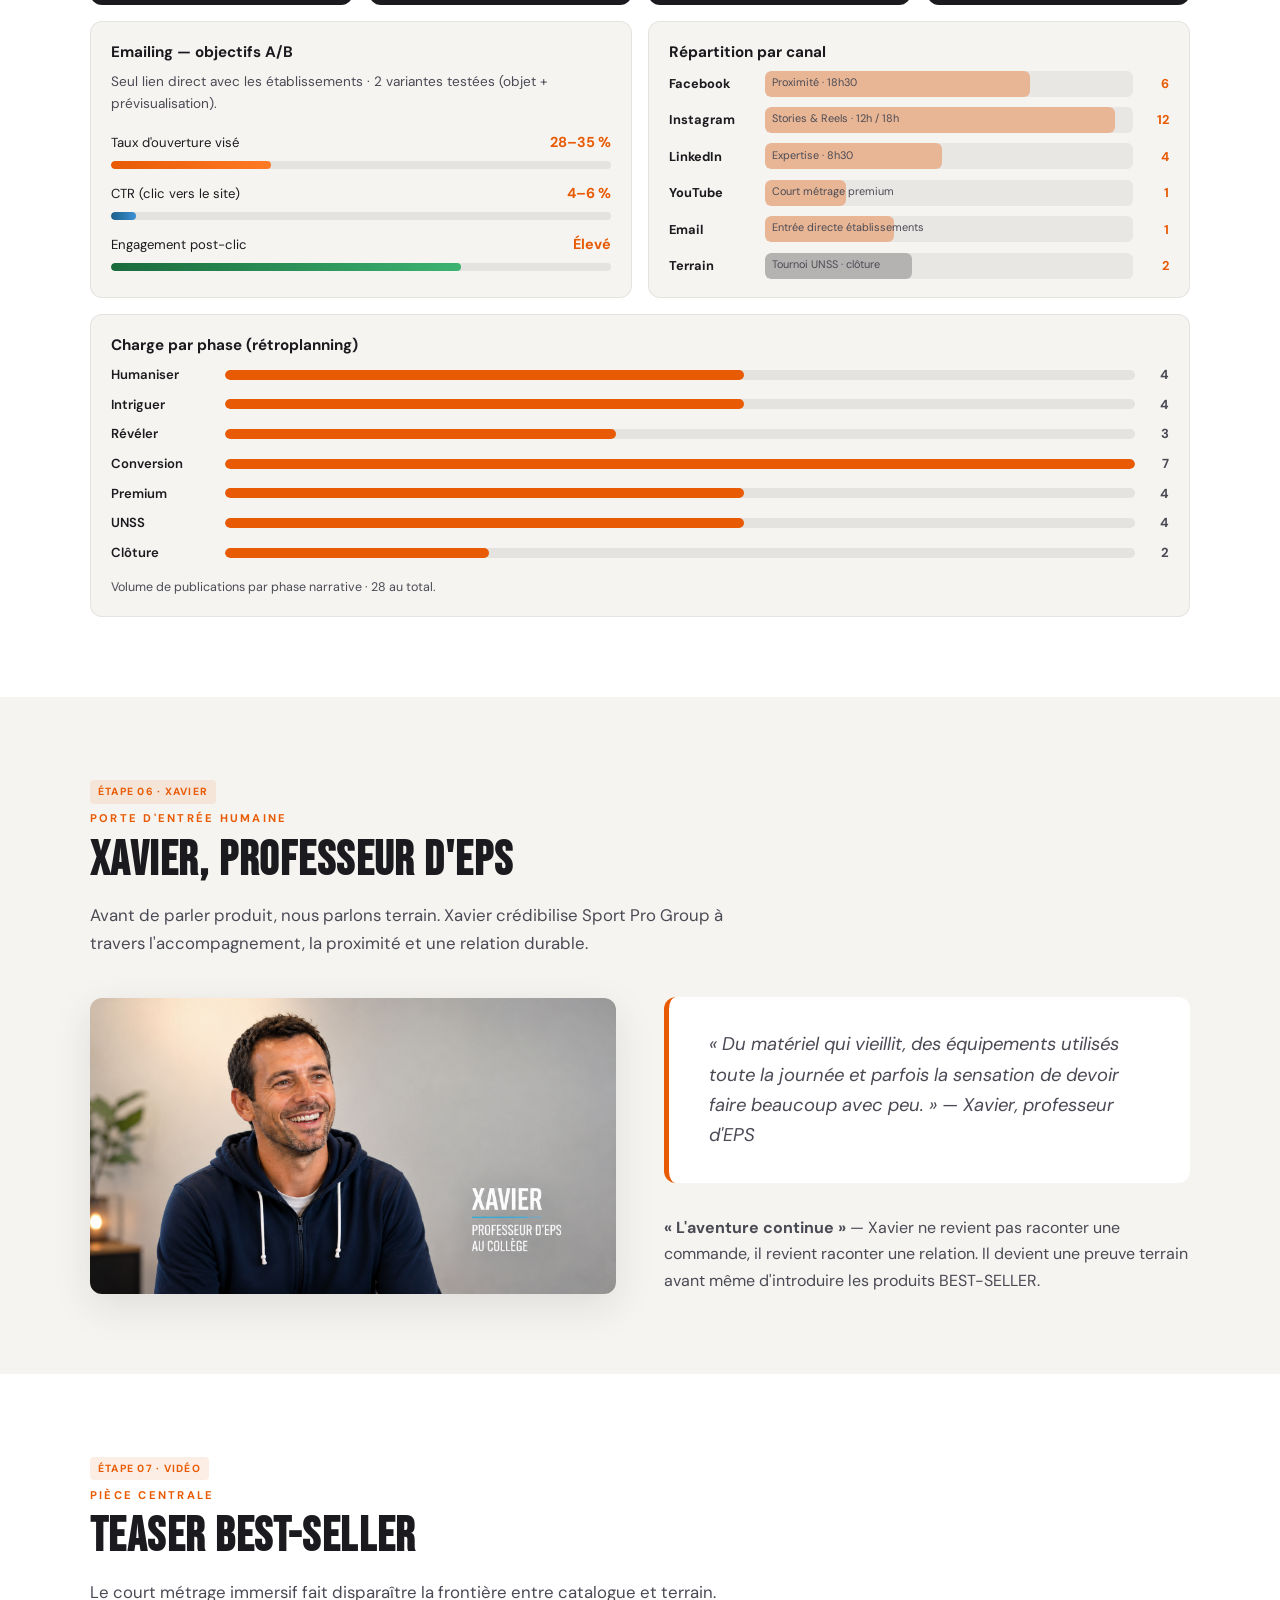
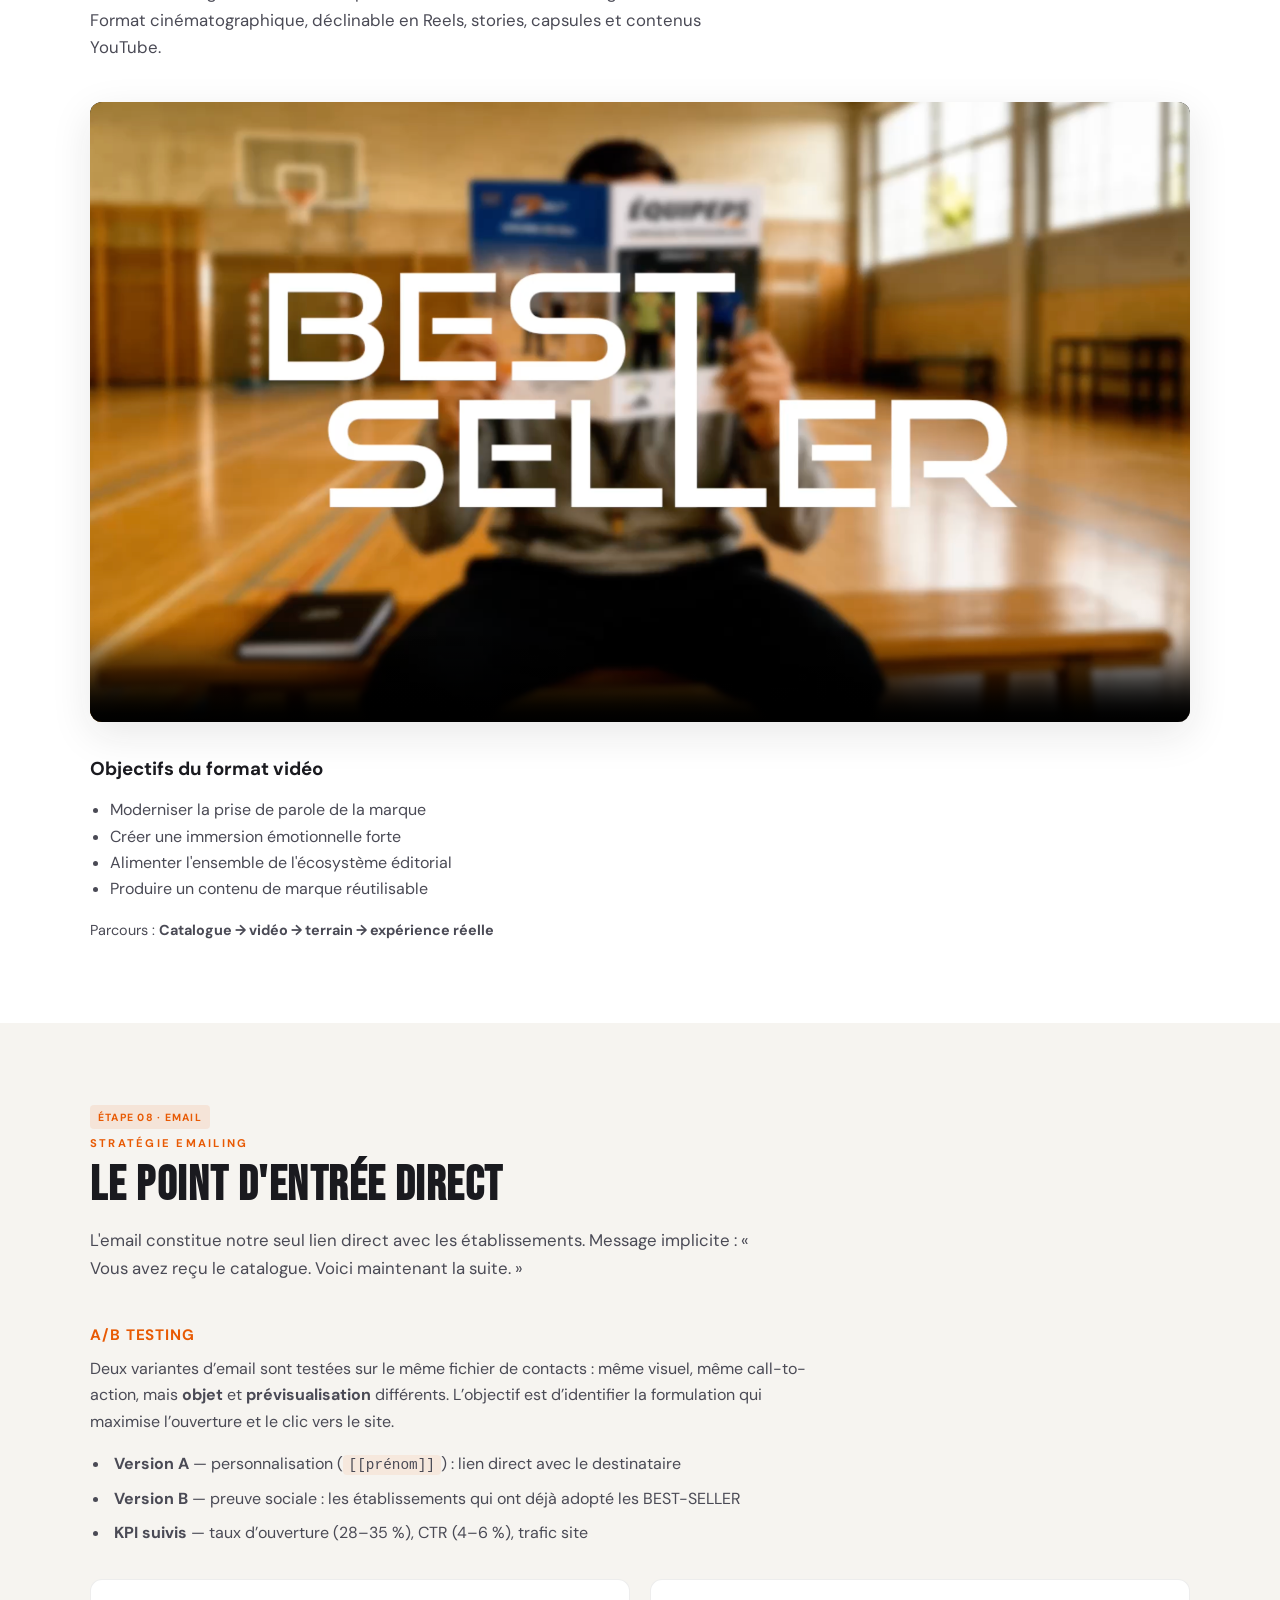
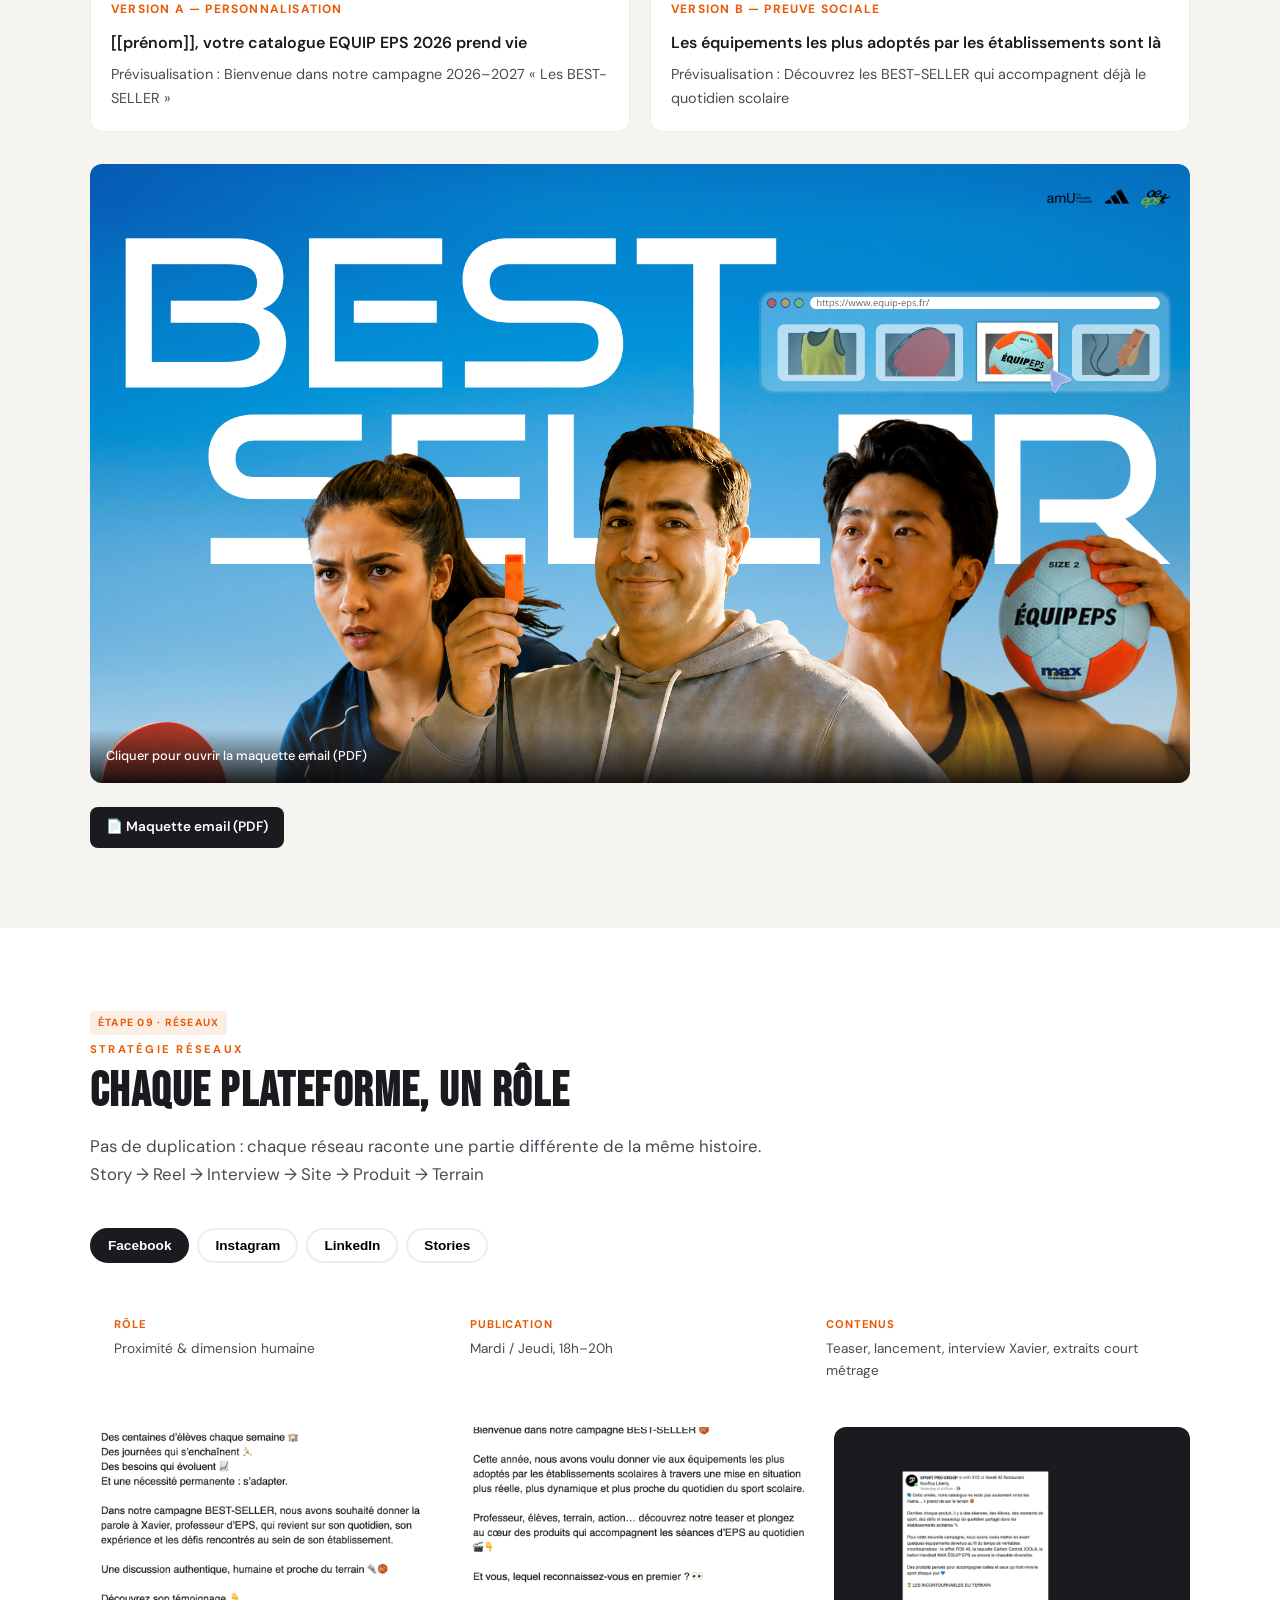
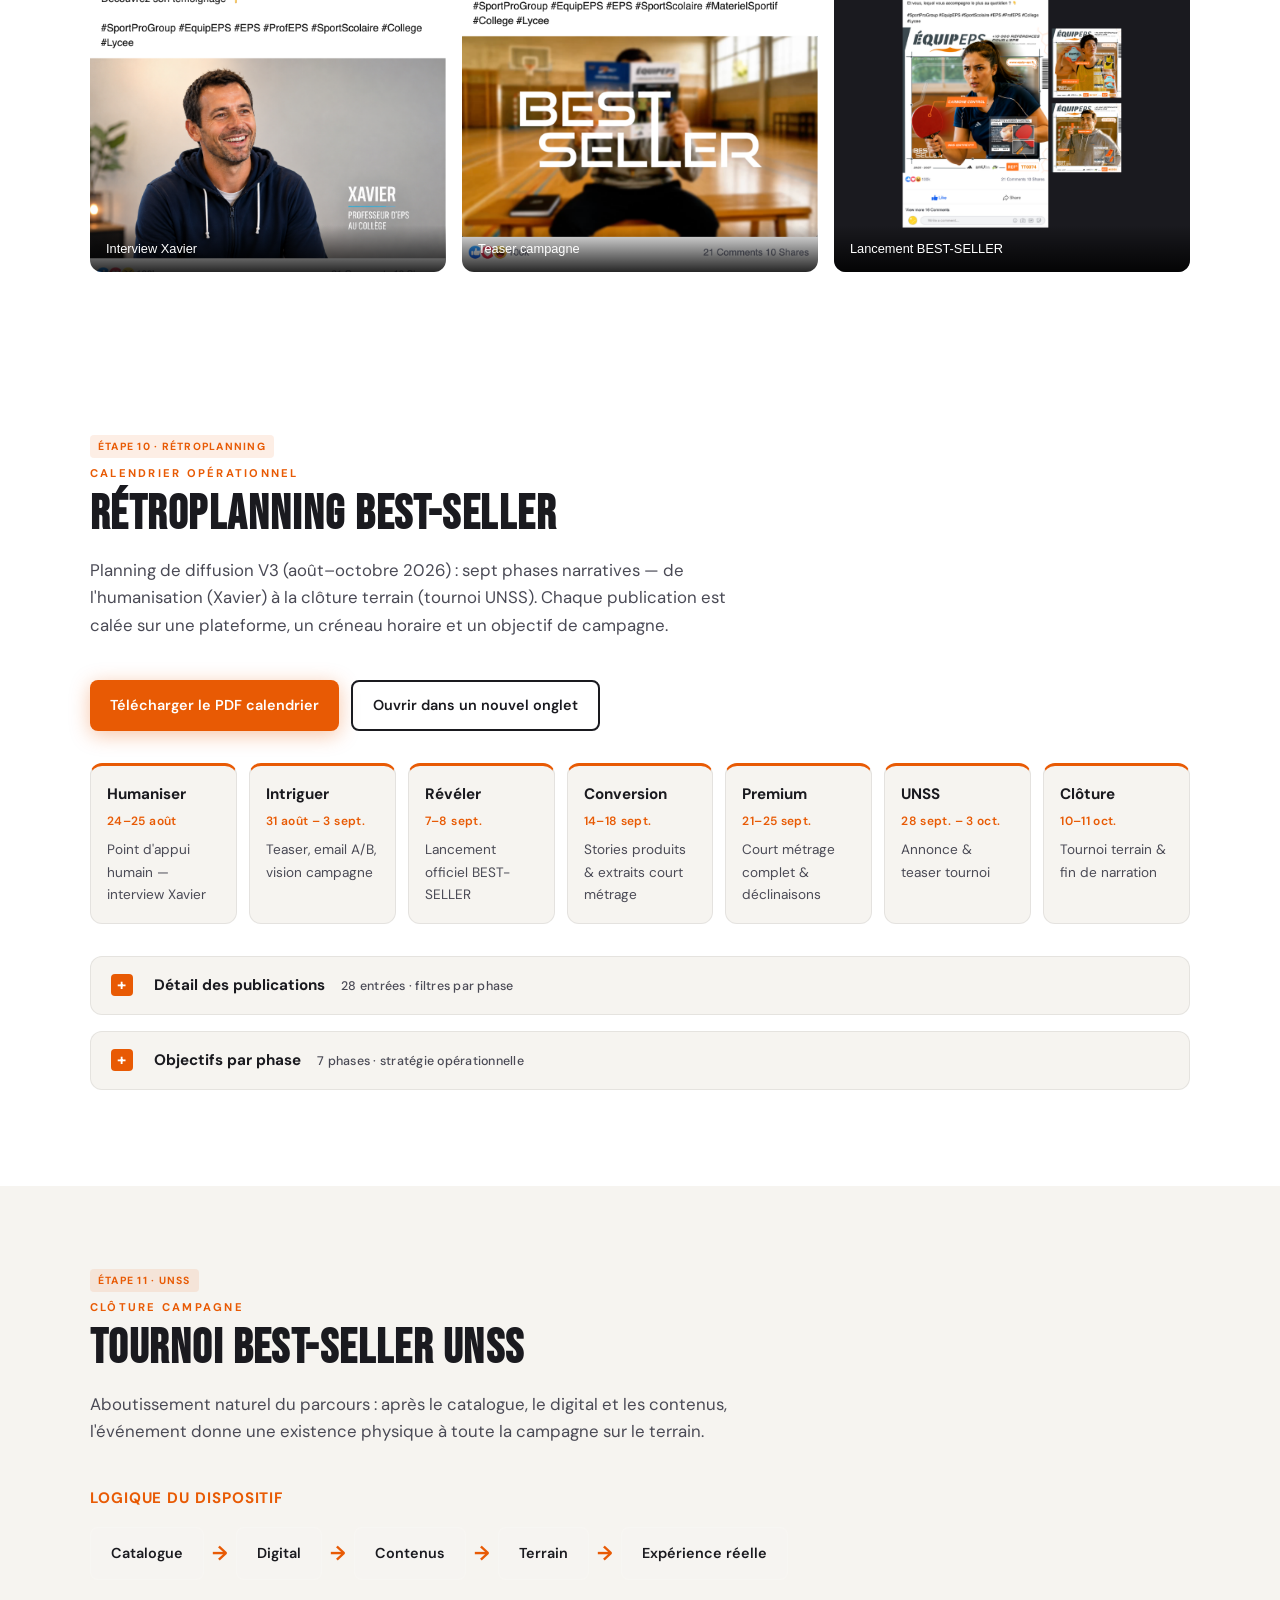
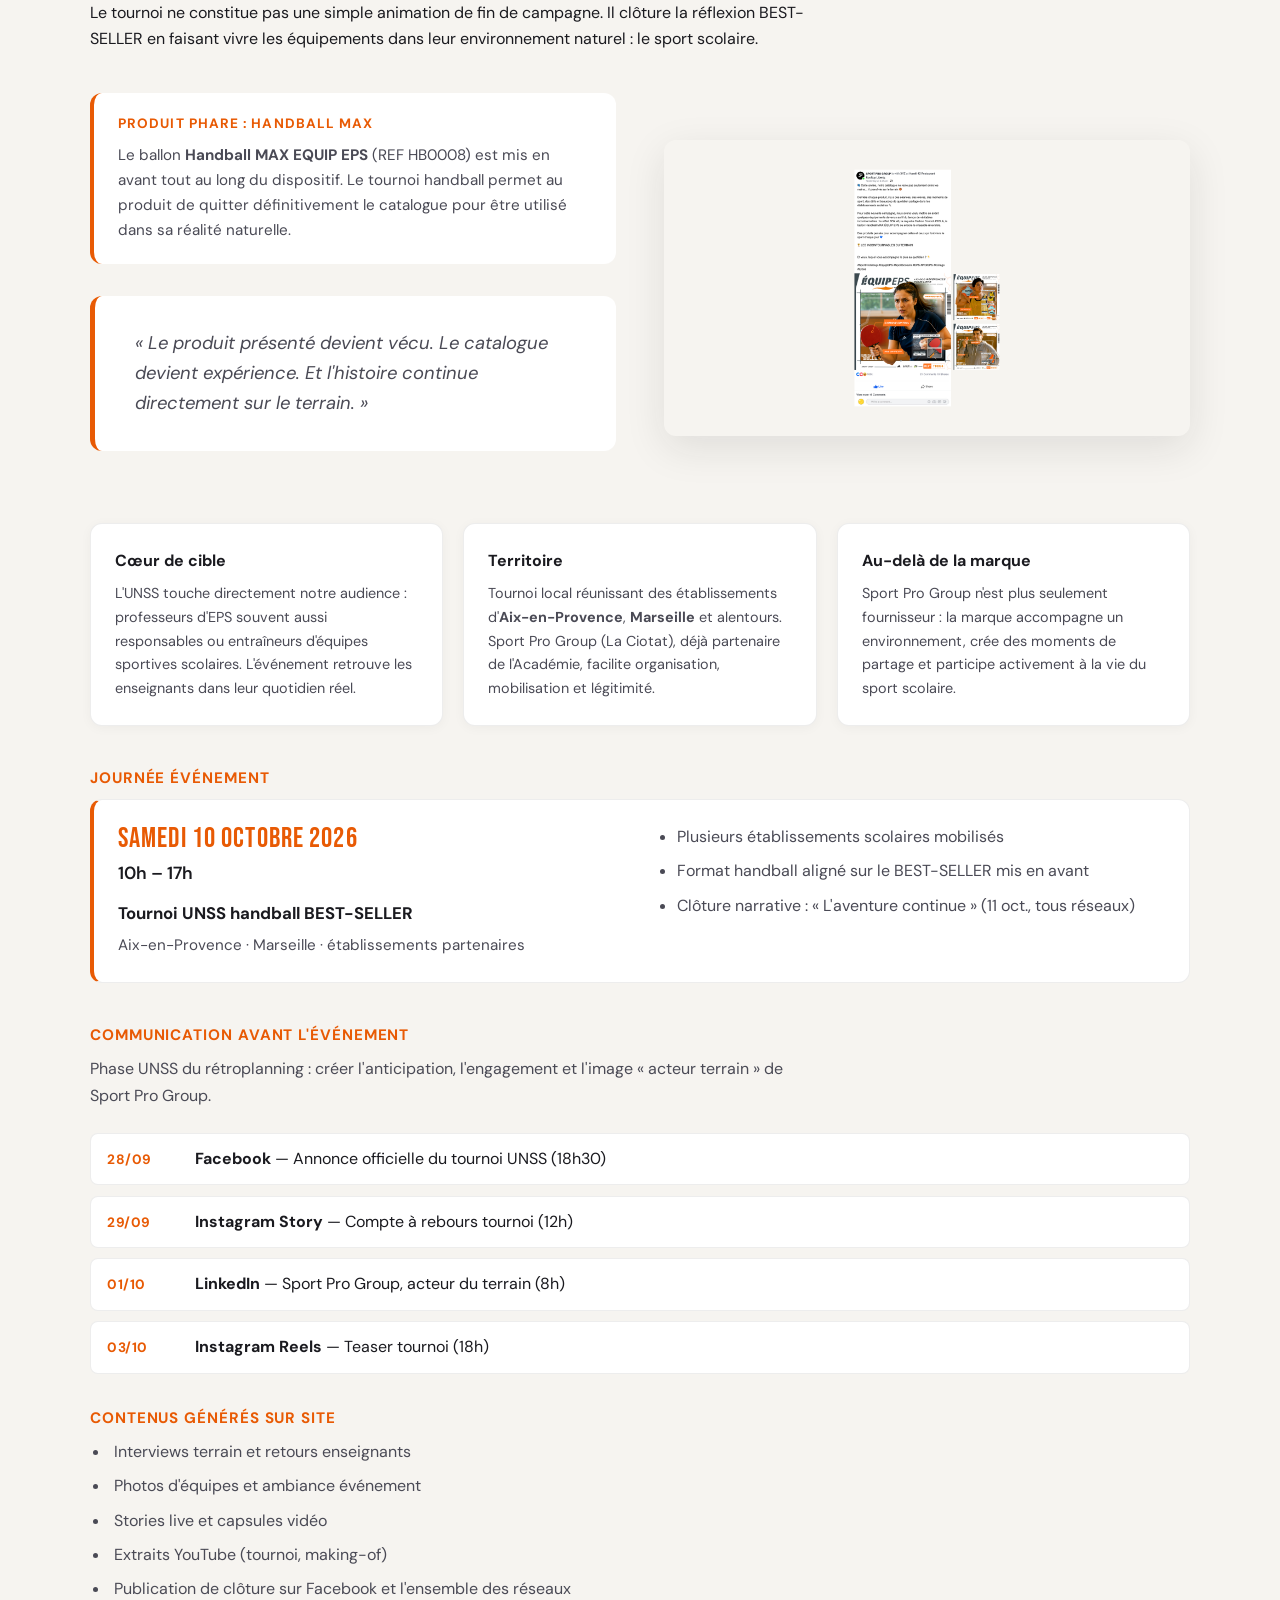
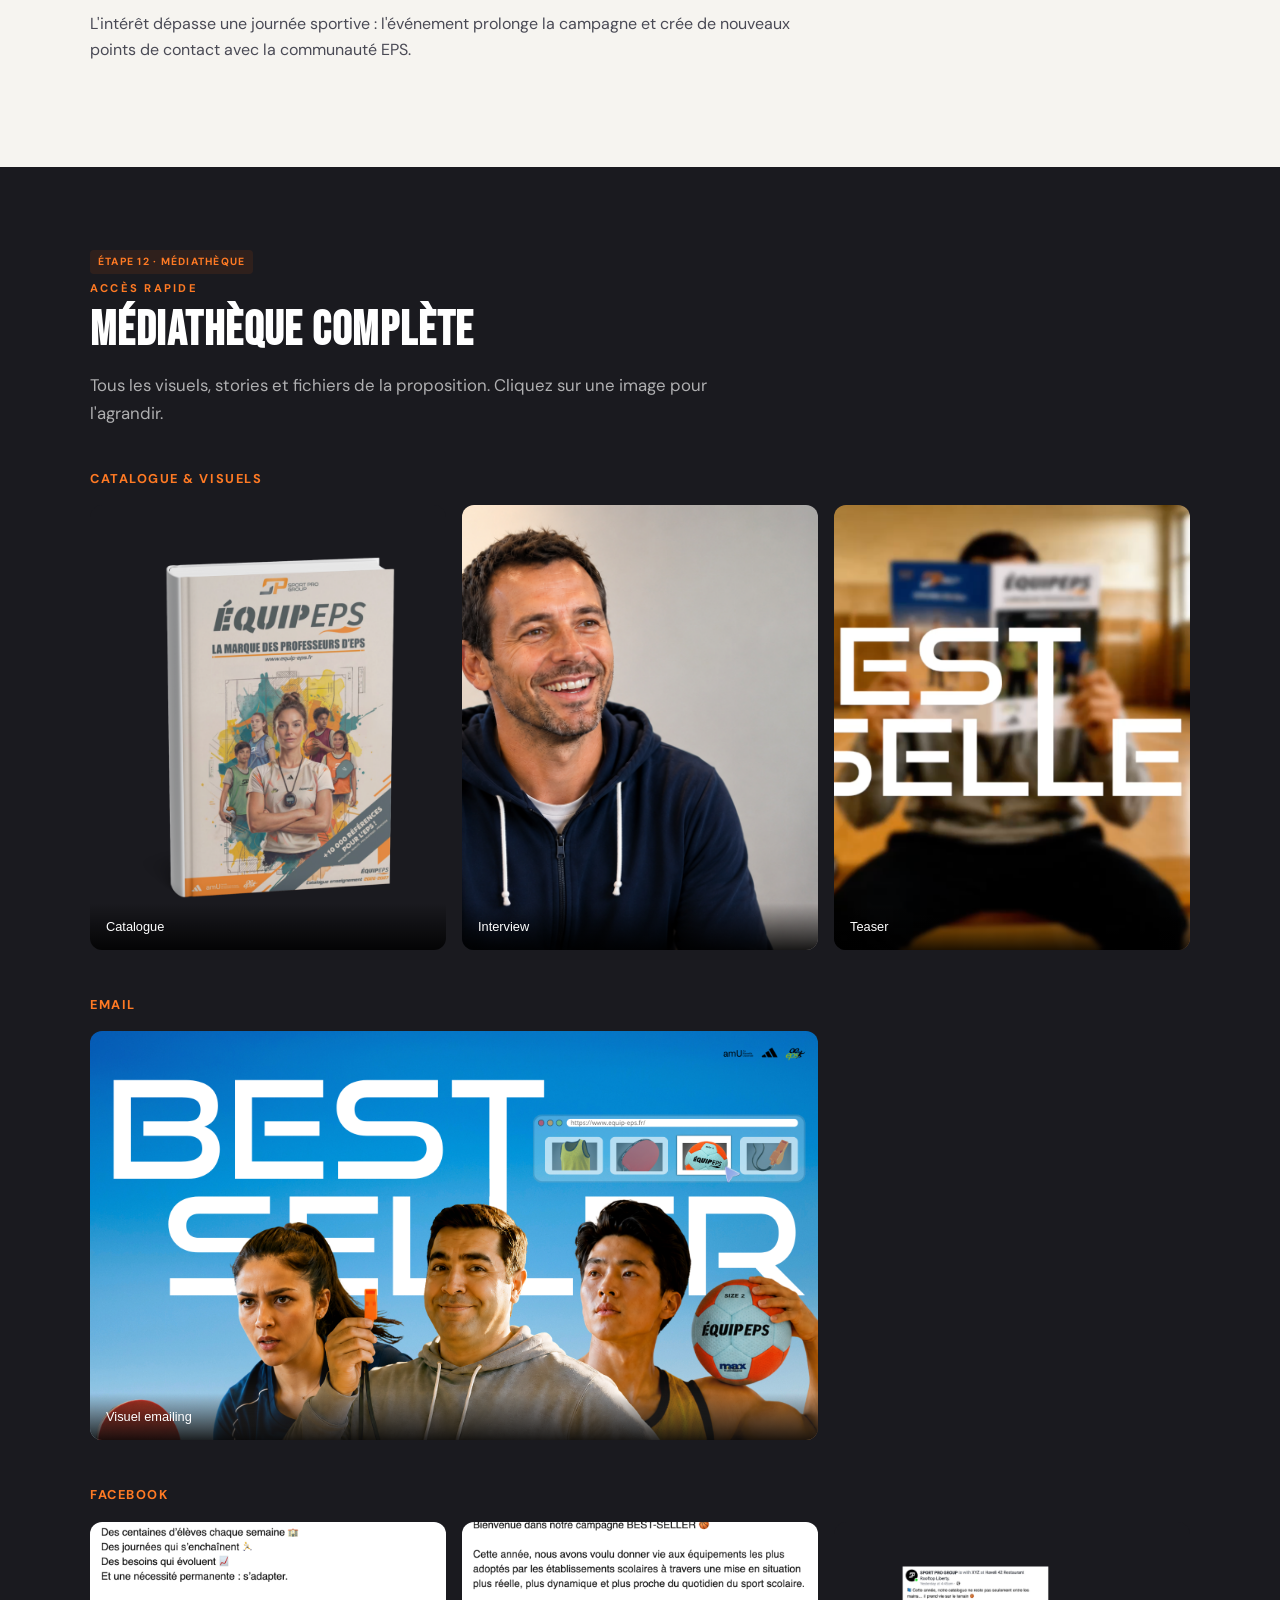
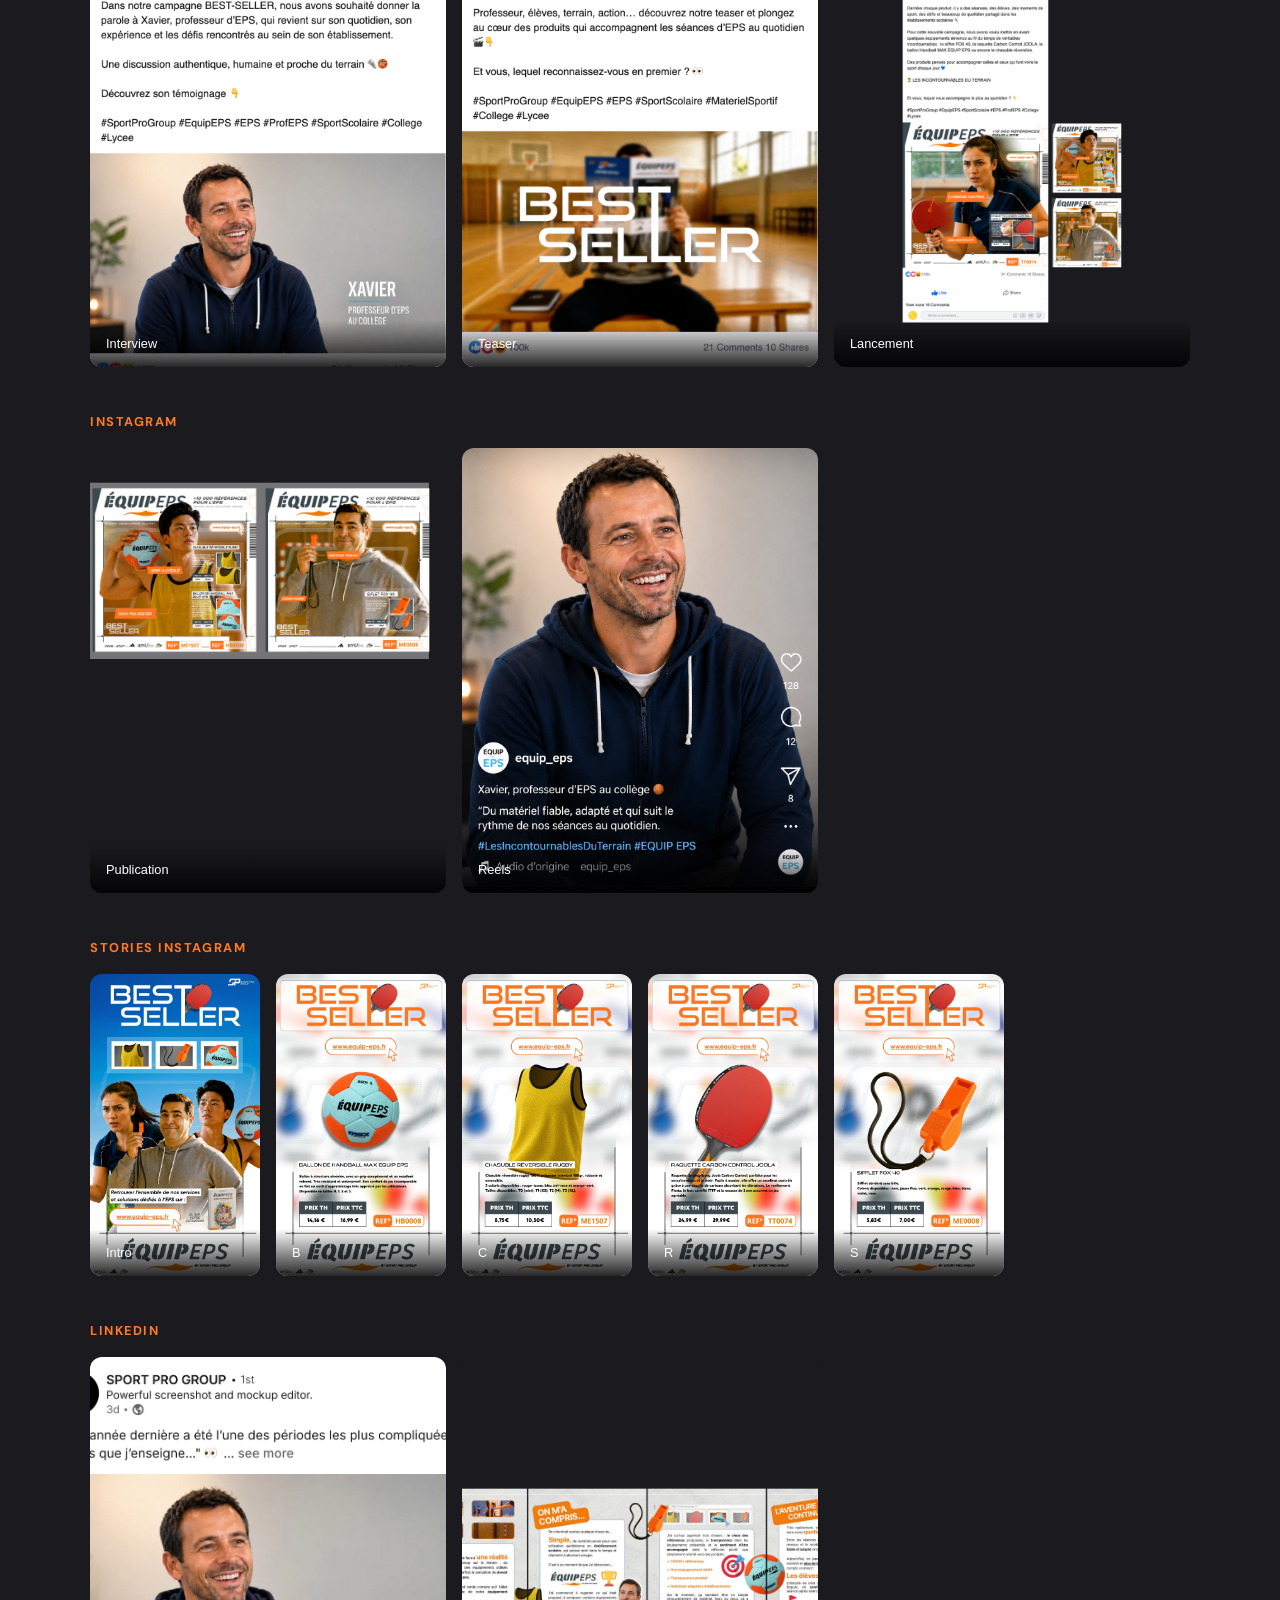
==== commit 4fe8de4c: "Fix rétroplanning replié : accordéon JS au lieu de details. Le tableau et les objectifs restent masq" ====
--- a/site/index.html
+++ b/site/index.html
@@ -558,12 +558,15 @@
           </article>
         </div>
 
-        <details class="retro-disclosure">
-          <summary class="retro-disclosure-summary">
-            Détail des publications
-            <span class="retro-disclosure-hint">28 entrées · filtres par phase</span>
-          </summary>
-          <div class="retro-disclosure-body">
+        <div class="retro-disclosure" data-collapsed>
+          <button type="button" class="retro-disclosure-btn" id="retro-detail-btn" aria-expanded="false" aria-controls="retro-detail-panel">
+            <span class="retro-disclosure-icon" aria-hidden="true">+</span>
+            <span class="retro-disclosure-label">
+              D&eacute;tail des publications
+              <span class="retro-disclosure-hint">28 entr&eacute;es &middot; filtres par phase</span>
+            </span>
+          </button>
+          <div id="retro-detail-panel" class="retro-disclosure-body" hidden>
                   <div class="retro-filters" role="group" aria-label="Filtrer par phase">
                     <button type="button" class="retro-filter active" data-filter="all">Toutes les phases</button>
                     <button type="button" class="retro-filter" data-filter="Humaniser">Humaniser</button>
@@ -620,14 +623,17 @@
                     </table>
                   </div>
           </div>
-        </details>
-
-        <details class="retro-disclosure">
-          <summary class="retro-disclosure-summary">
-            Objectifs par phase
-            <span class="retro-disclosure-hint">7 phases · stratégie opérationnelle</span>
-          </summary>
-          <div class="retro-disclosure-body">
+        </div>
+
+        <div class="retro-disclosure" data-collapsed>
+          <button type="button" class="retro-disclosure-btn" id="retro-objectives-btn" aria-expanded="false" aria-controls="retro-objectives-panel">
+            <span class="retro-disclosure-icon" aria-hidden="true">+</span>
+            <span class="retro-disclosure-label">
+              Objectifs par phase
+              <span class="retro-disclosure-hint">7 phases · stratégie opérationnelle</span>
+            </span>
+          </button>
+          <div id="retro-objectives-panel" class="retro-disclosure-body" hidden>
                   <div class="retro-objectives">
                     <h3 class="retro-objectives-title">Objectifs par phase</h3>
                     <div class="cards retro-objective-cards">
@@ -689,7 +695,7 @@
                     </div>
                   </div>
           </div>
-        </details>
+        </div>
 
       </div>
     </section>
--- a/site/css/styles.css
+++ b/site/css/styles.css
@@ -1100,30 +1100,31 @@
   overflow: hidden;
 }
 
-.retro-disclosure-summary {
+.retro-disclosure-btn {
   display: flex;
   flex-wrap: wrap;
   align-items: center;
   gap: 0.35rem 1rem;
+  width: 100%;
+  margin: 0;
   padding: 1rem 1.25rem;
+  border: 0;
+  background: transparent;
+  font: inherit;
   font-weight: 700;
   font-size: 0.95rem;
+  text-align: left;
+  color: inherit;
   cursor: pointer;
-  list-style: none;
   user-select: none;
   transition: background 0.2s;
 }
 
-.retro-disclosure-summary:hover {
+.retro-disclosure-btn:hover {
   background: rgba(232, 90, 4, 0.06);
 }
 
-.retro-disclosure-summary::-webkit-details-marker {
-  display: none;
-}
-
-.retro-disclosure-summary::before {
-  content: "+";
+.retro-disclosure-icon {
   display: inline-flex;
   align-items: center;
   justify-content: center;
@@ -1138,8 +1139,15 @@
   flex-shrink: 0;
 }
 
-.retro-disclosure[open] > .retro-disclosure-summary::before {
-  content: "\2212";
+.retro-disclosure-label {
+  display: flex;
+  flex-wrap: wrap;
+  align-items: baseline;
+  gap: 0.35rem 1rem;
+}
+
+.retro-disclosure-body[hidden] {
+  display: none !important;
 }
 
 .retro-disclosure-hint {
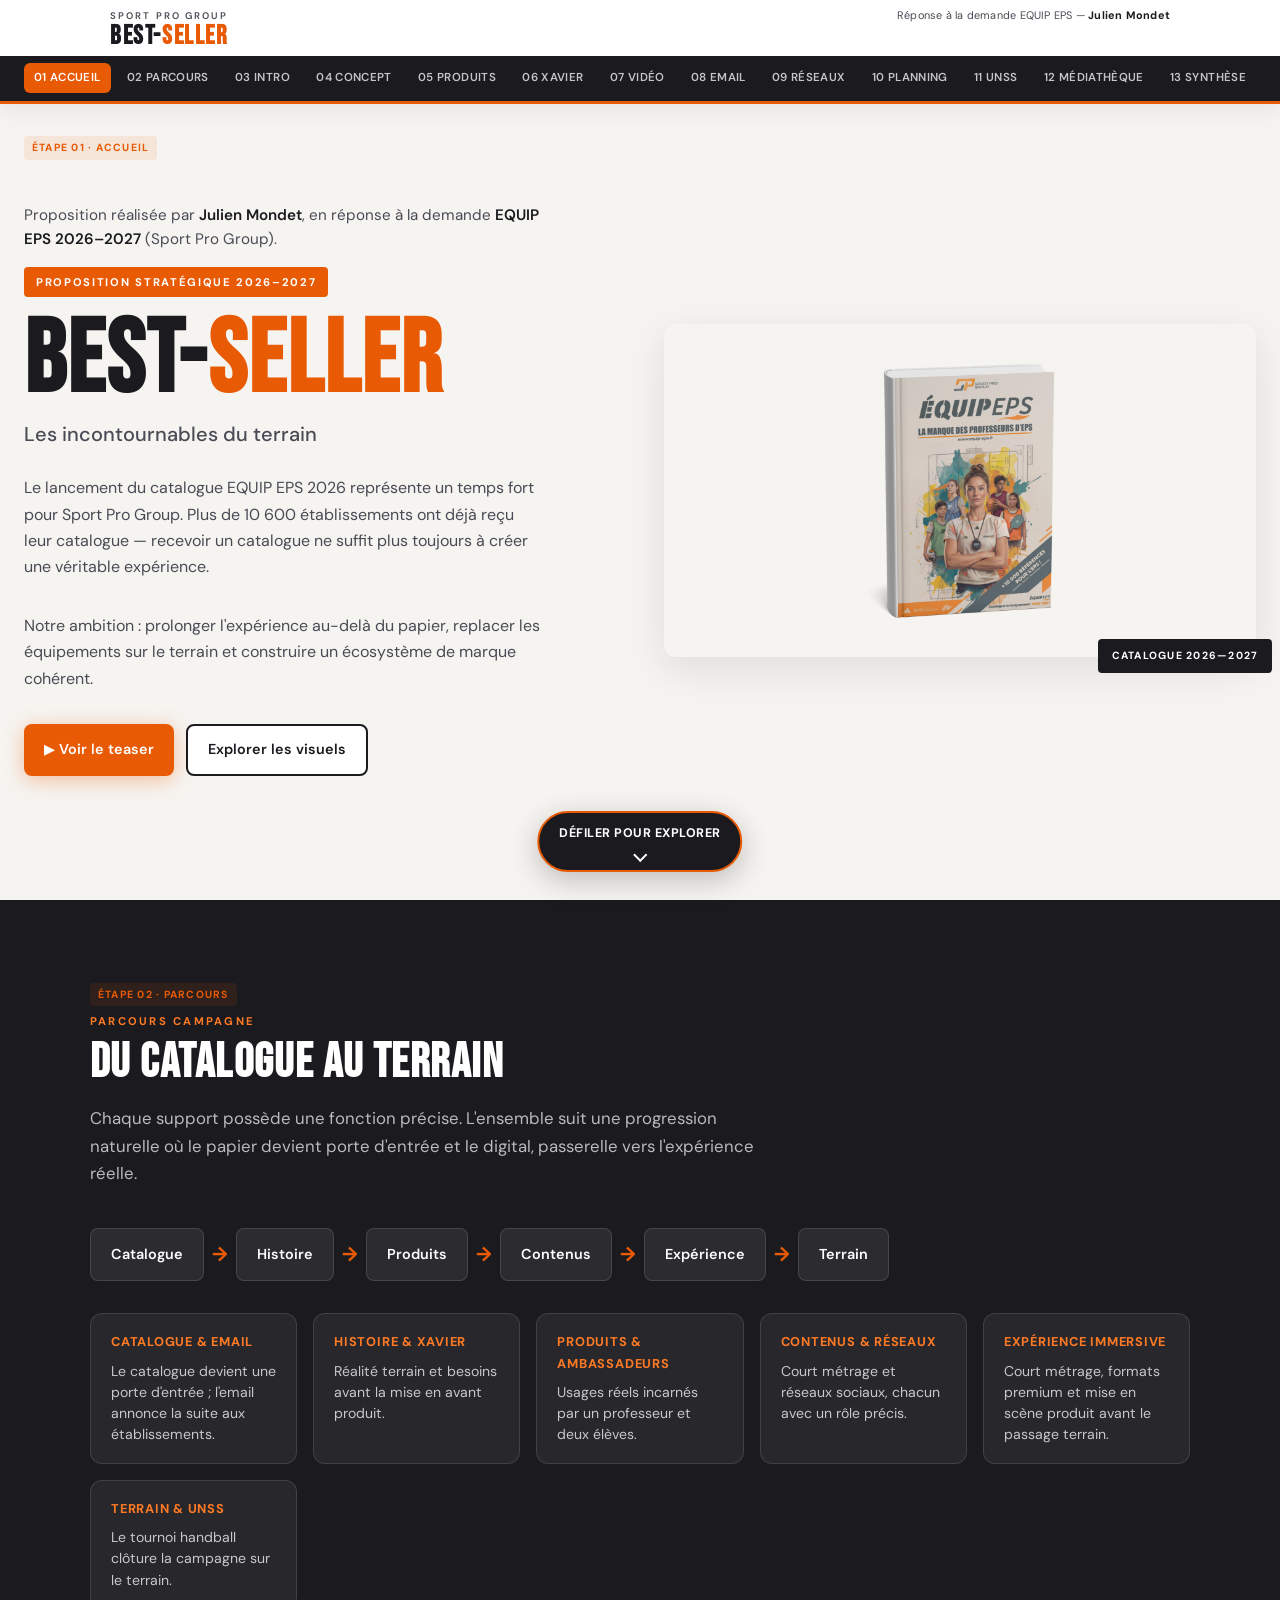
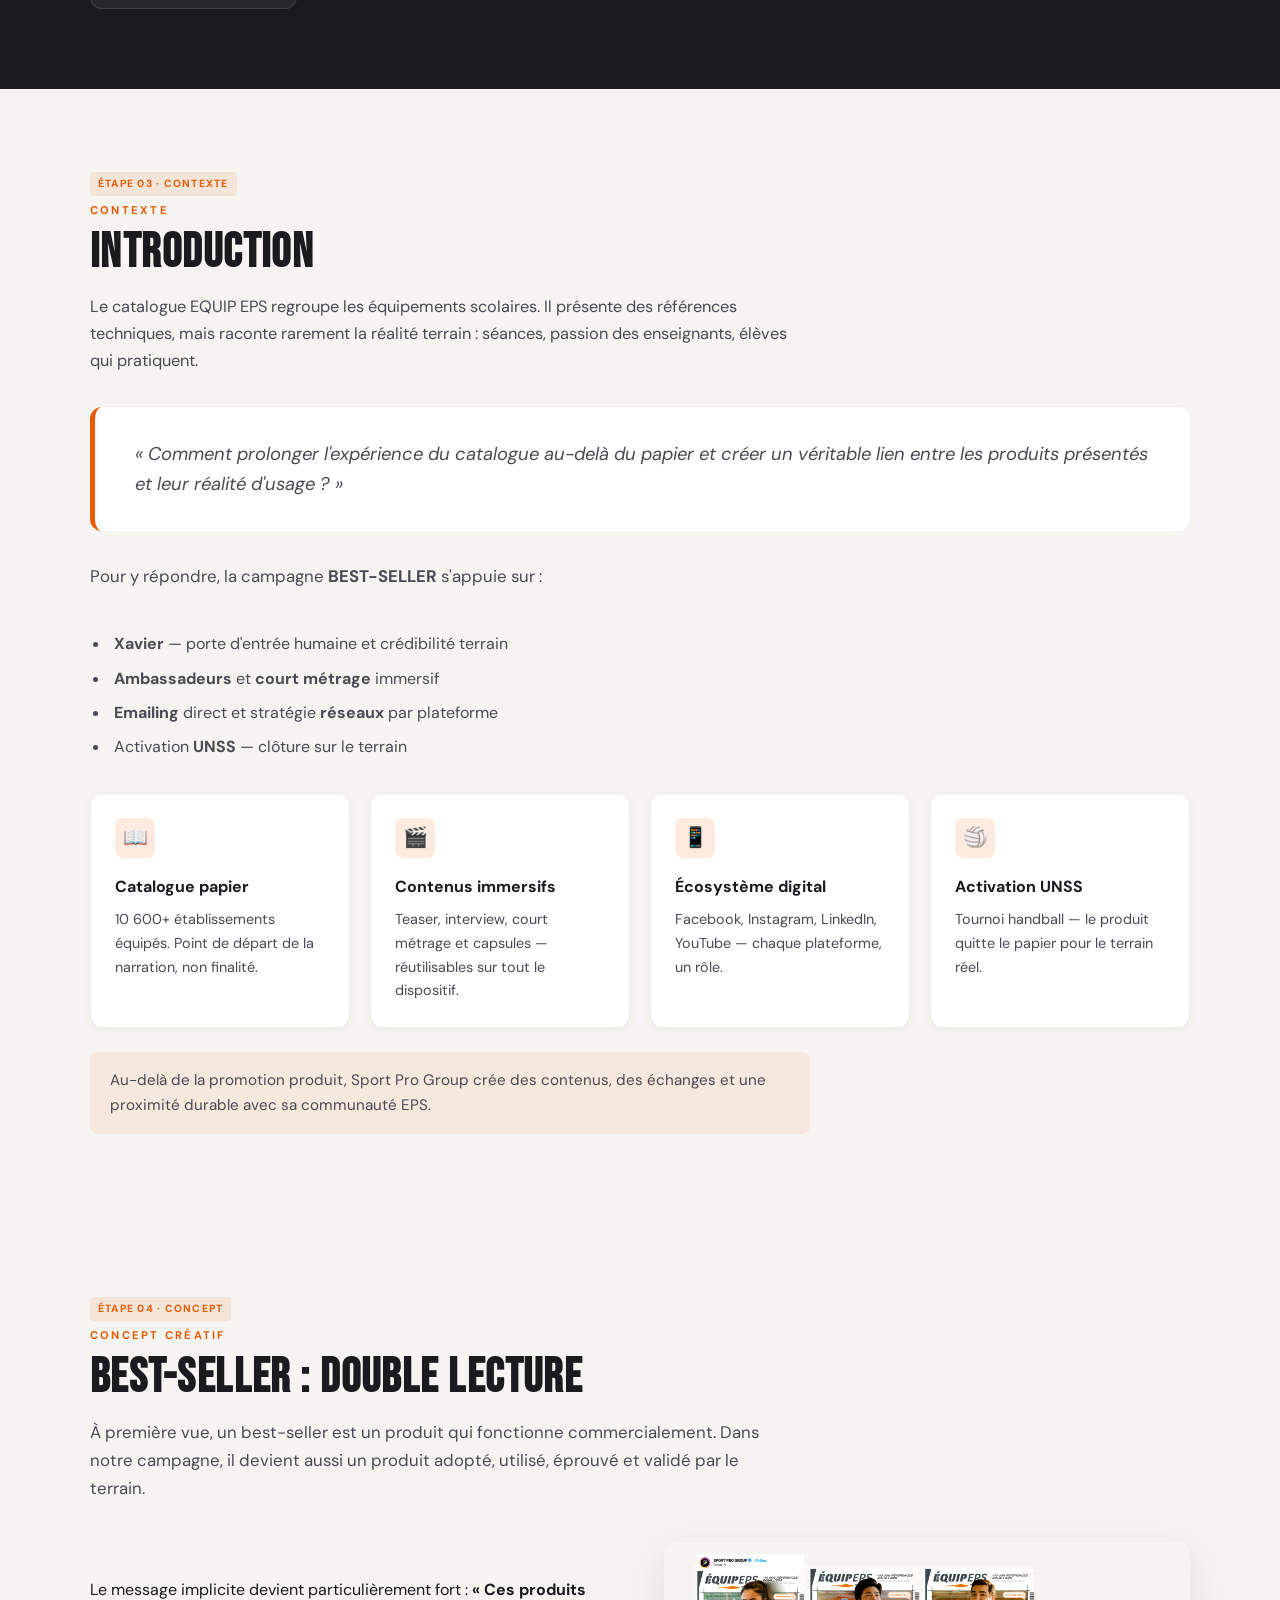
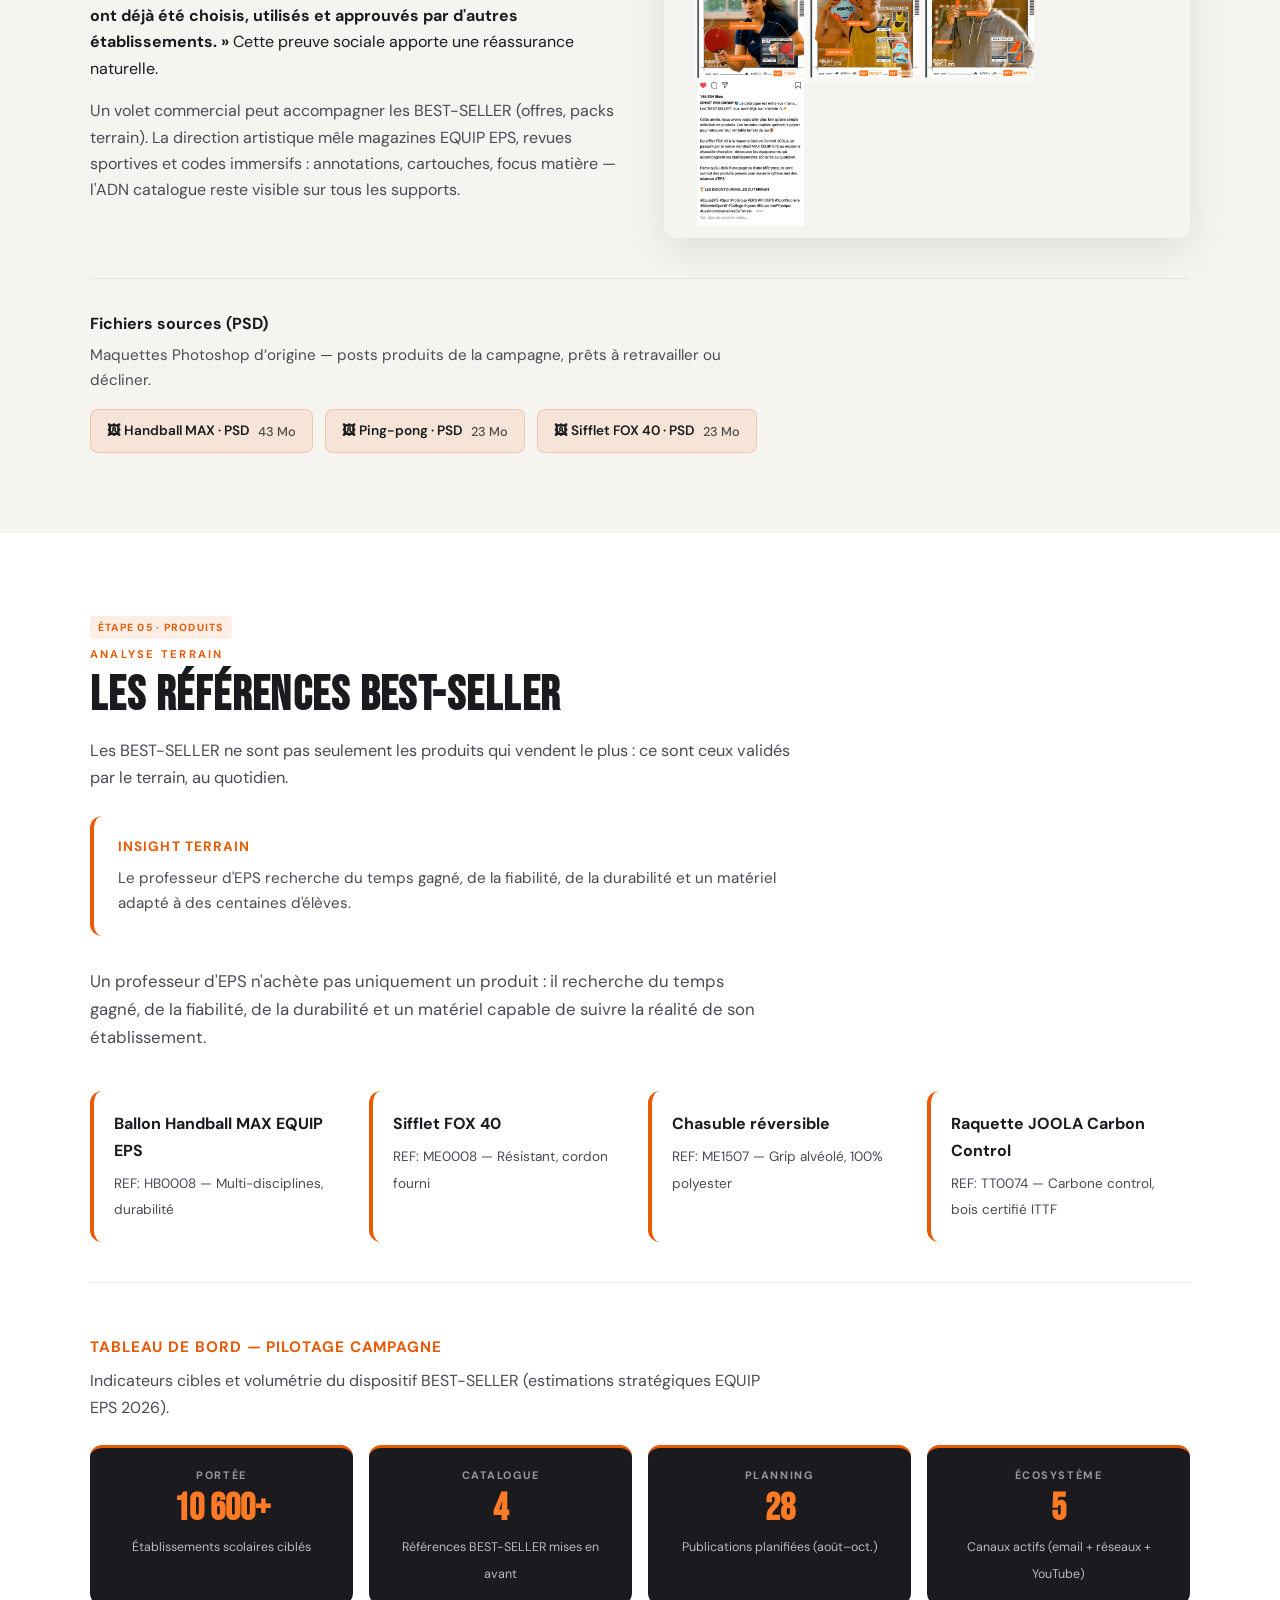
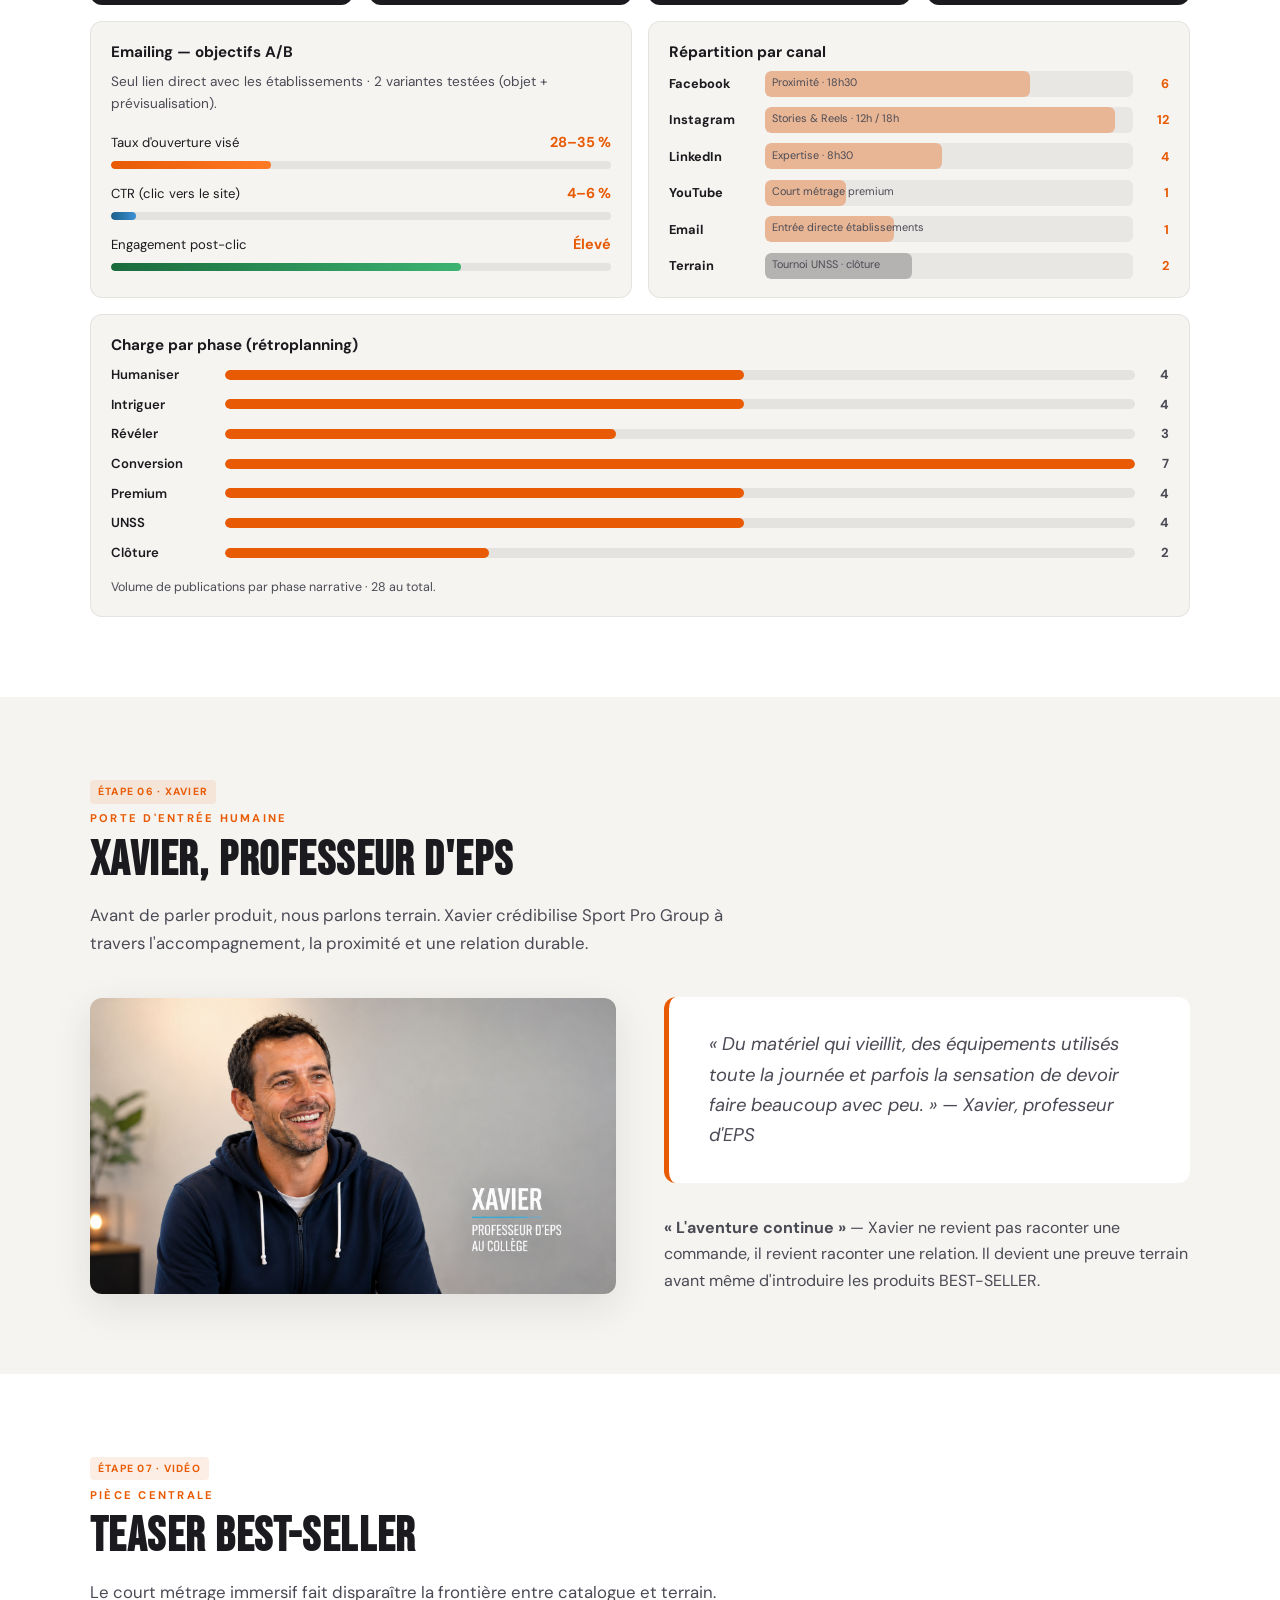
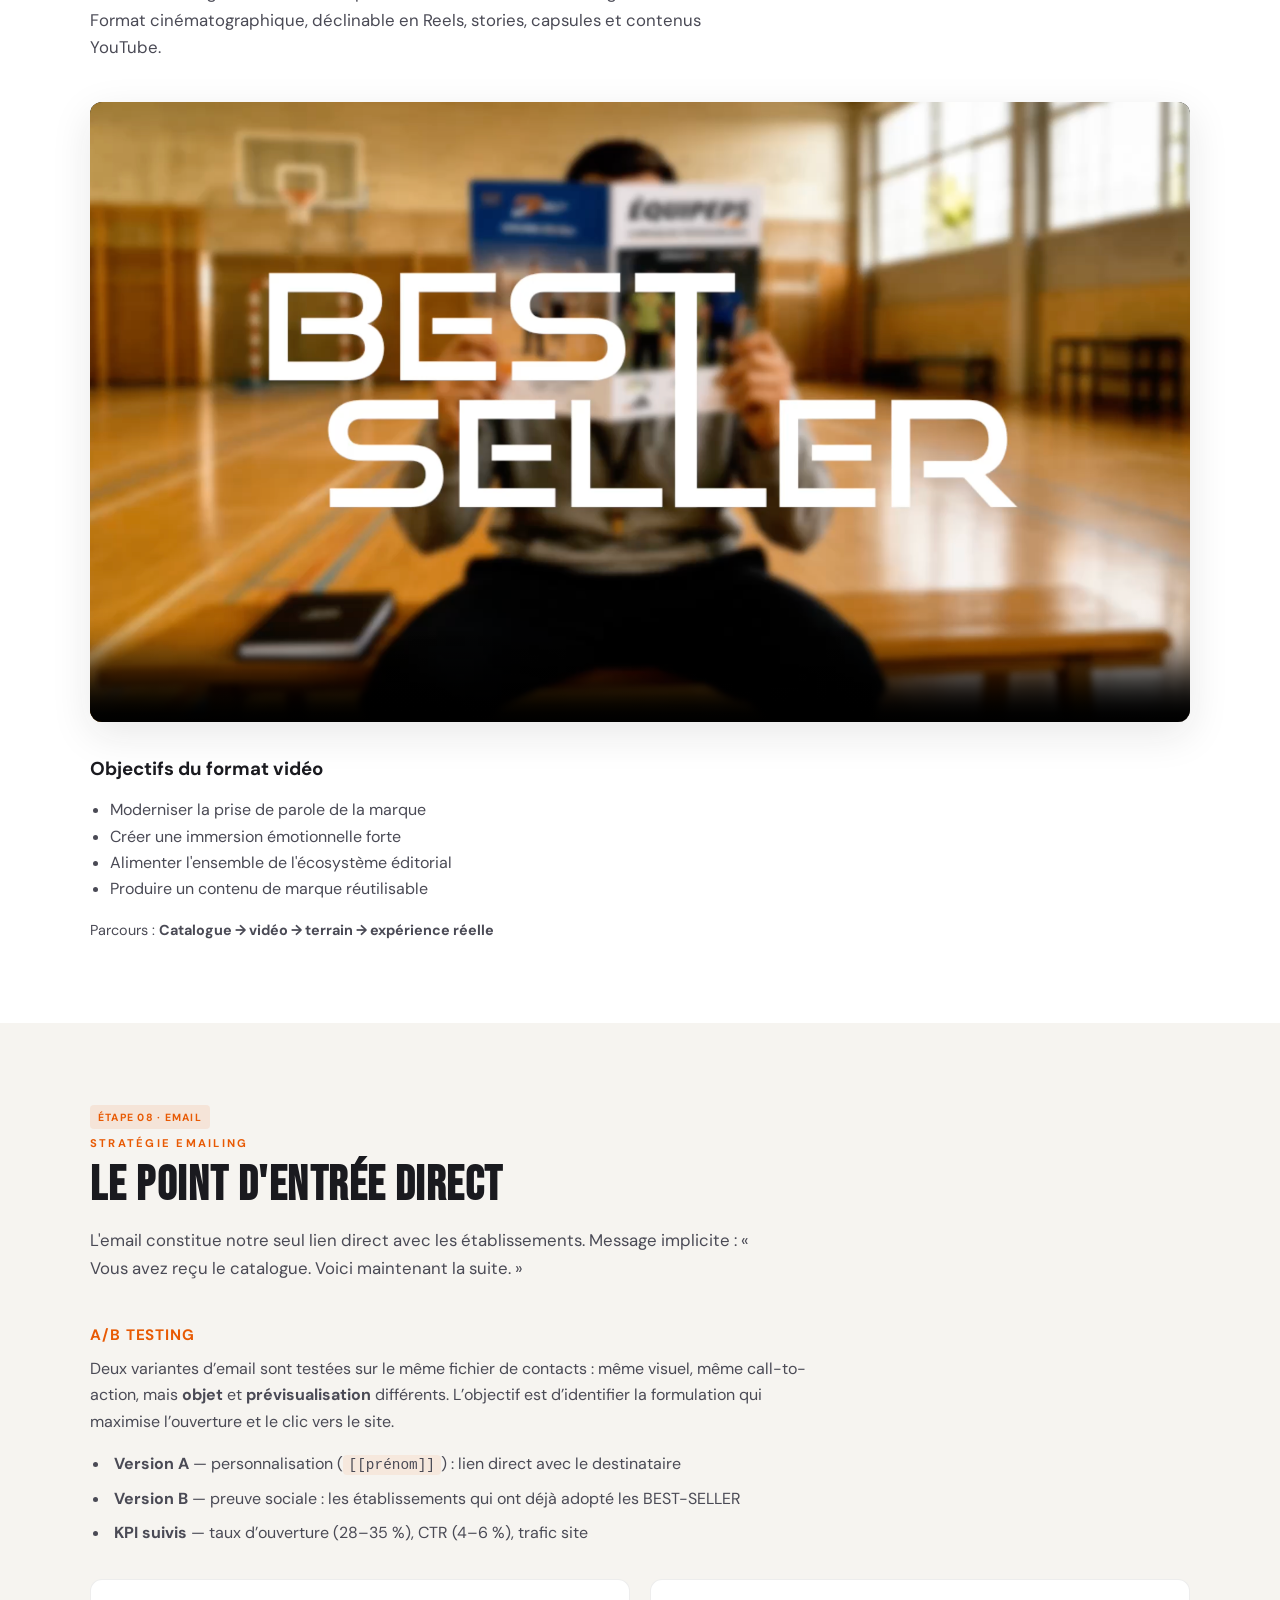
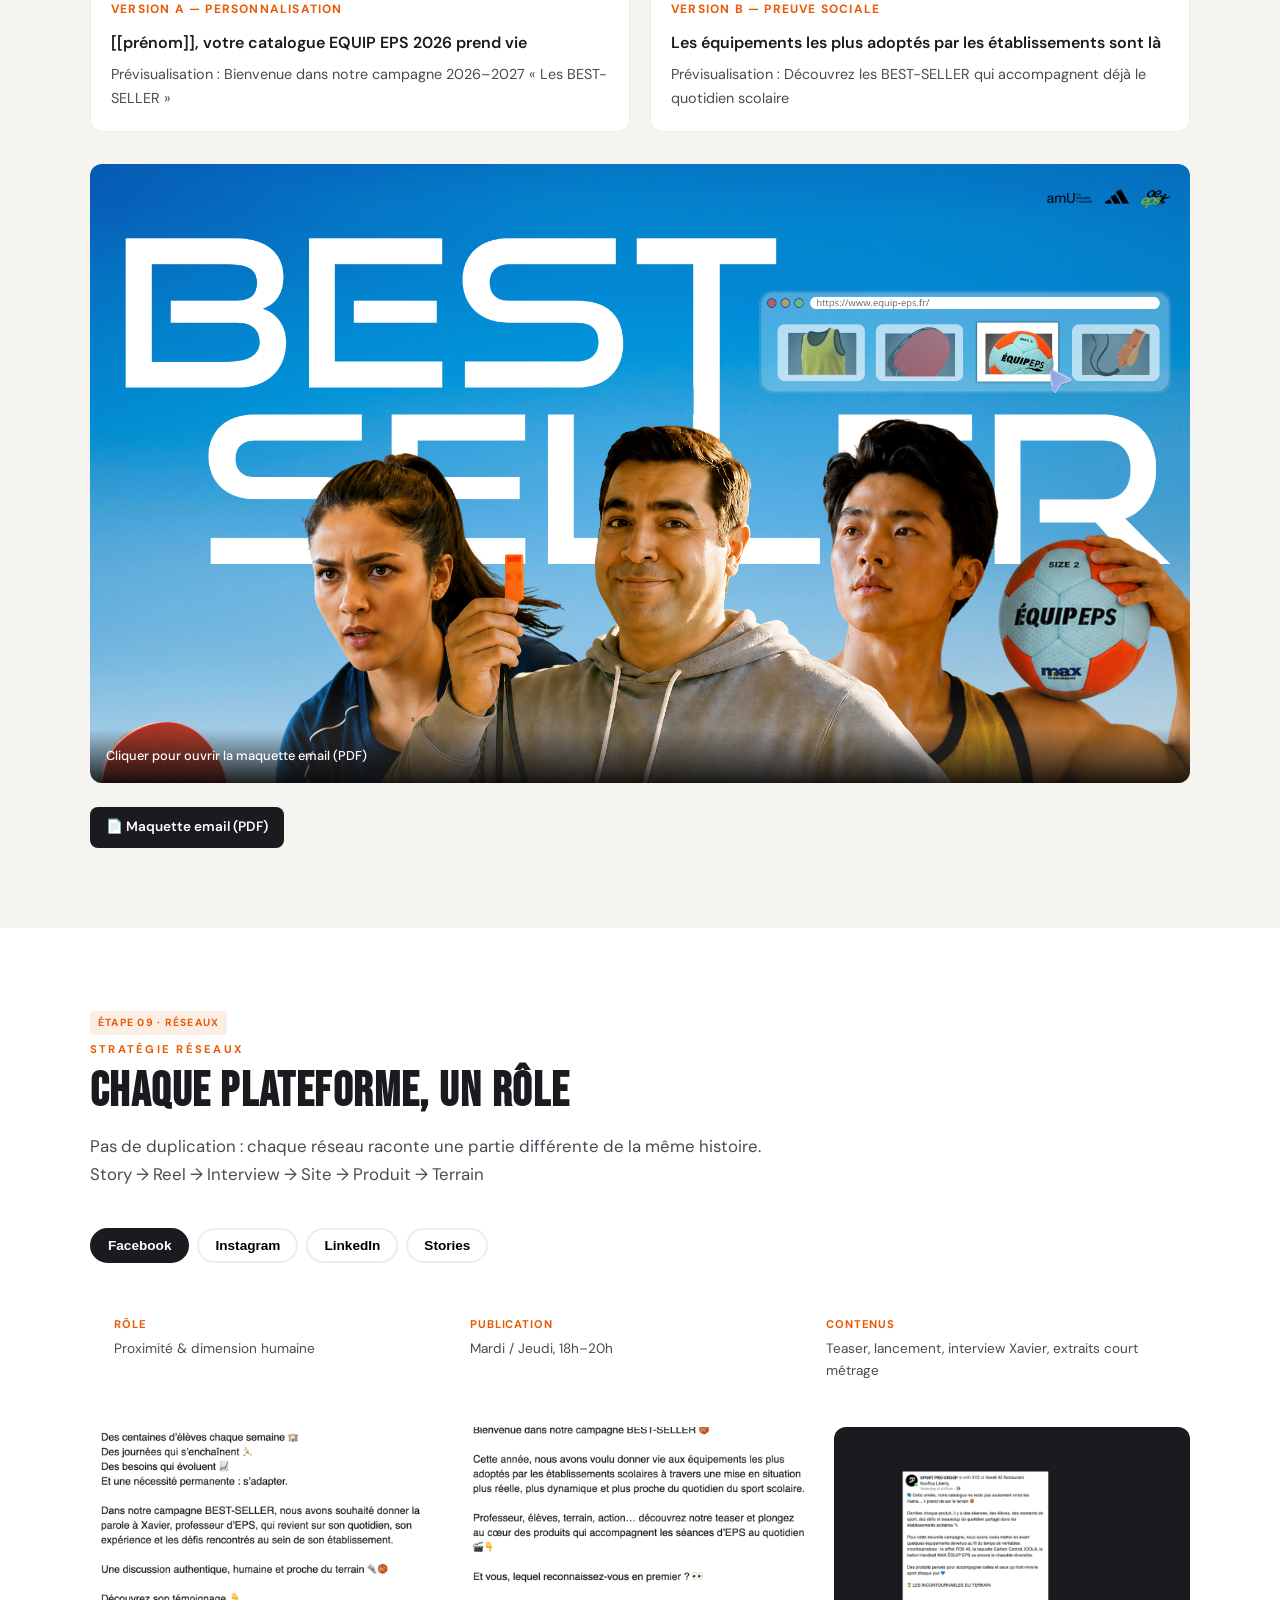
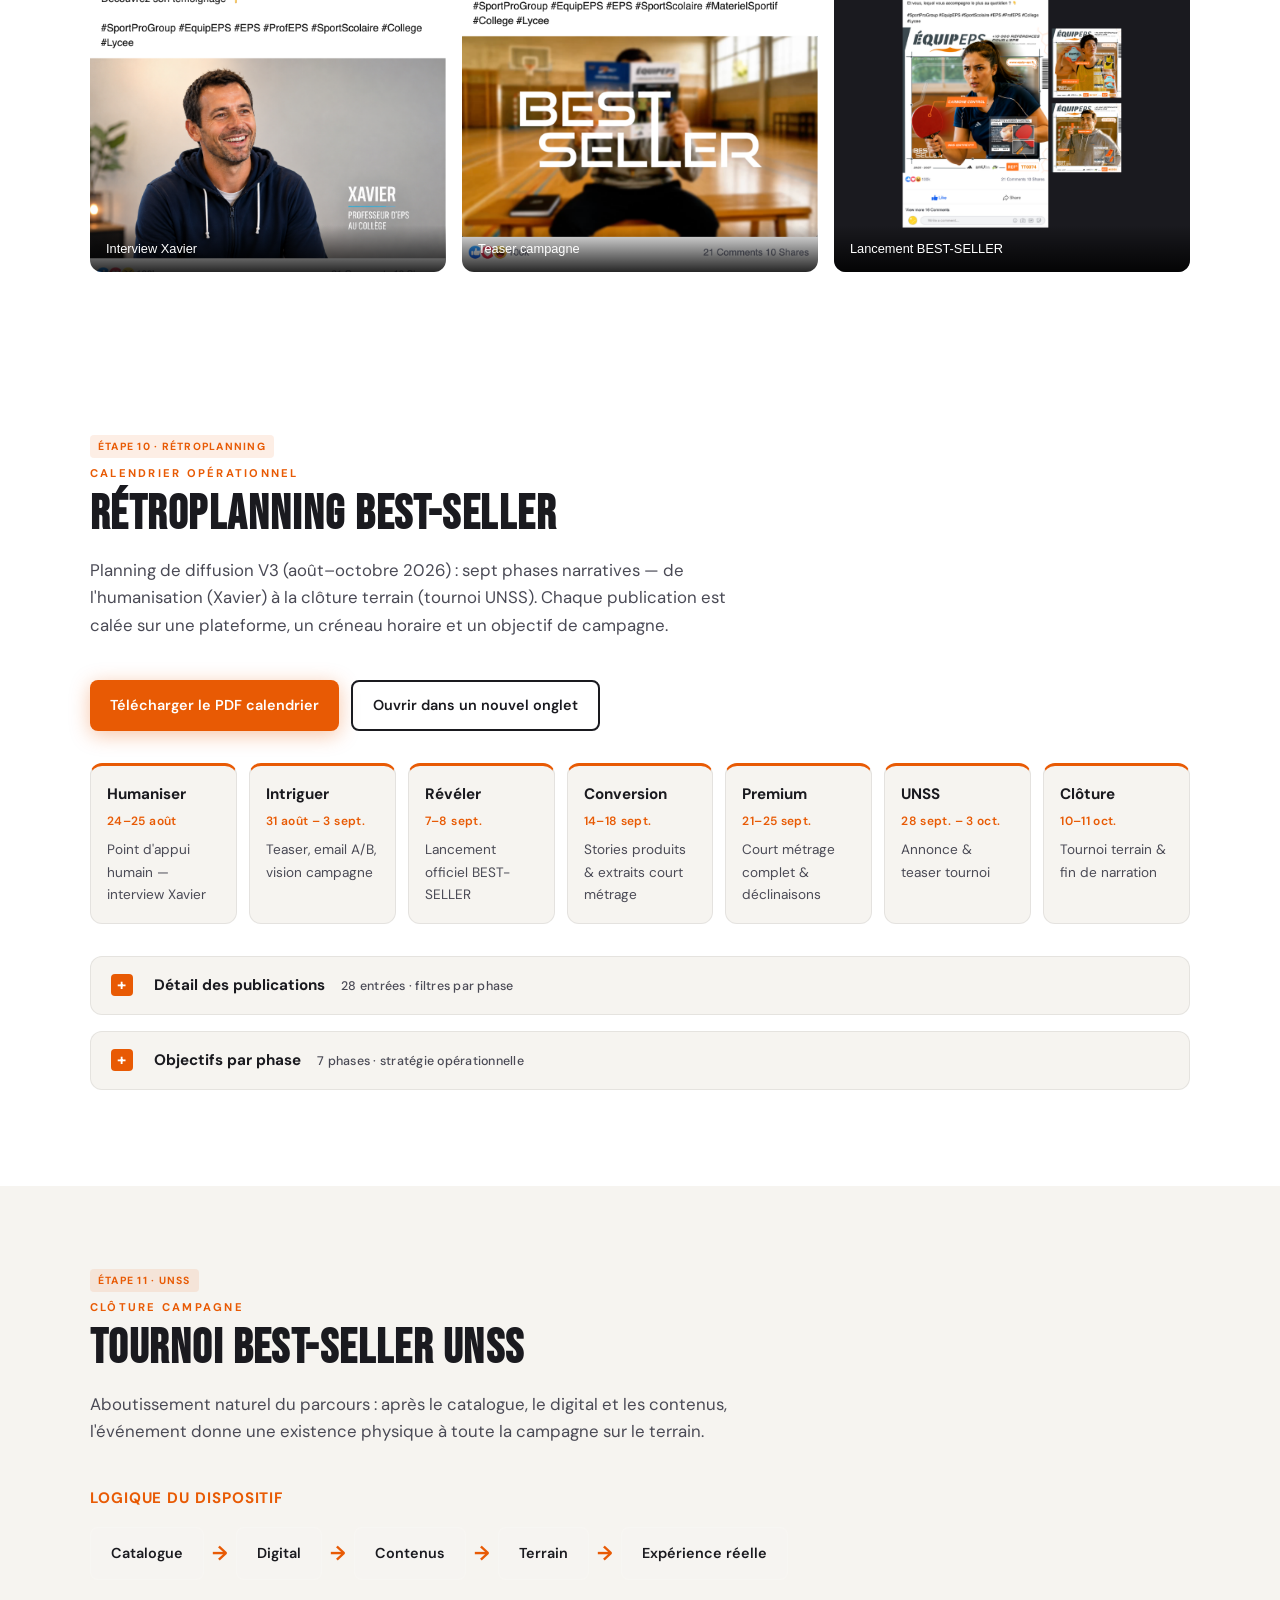
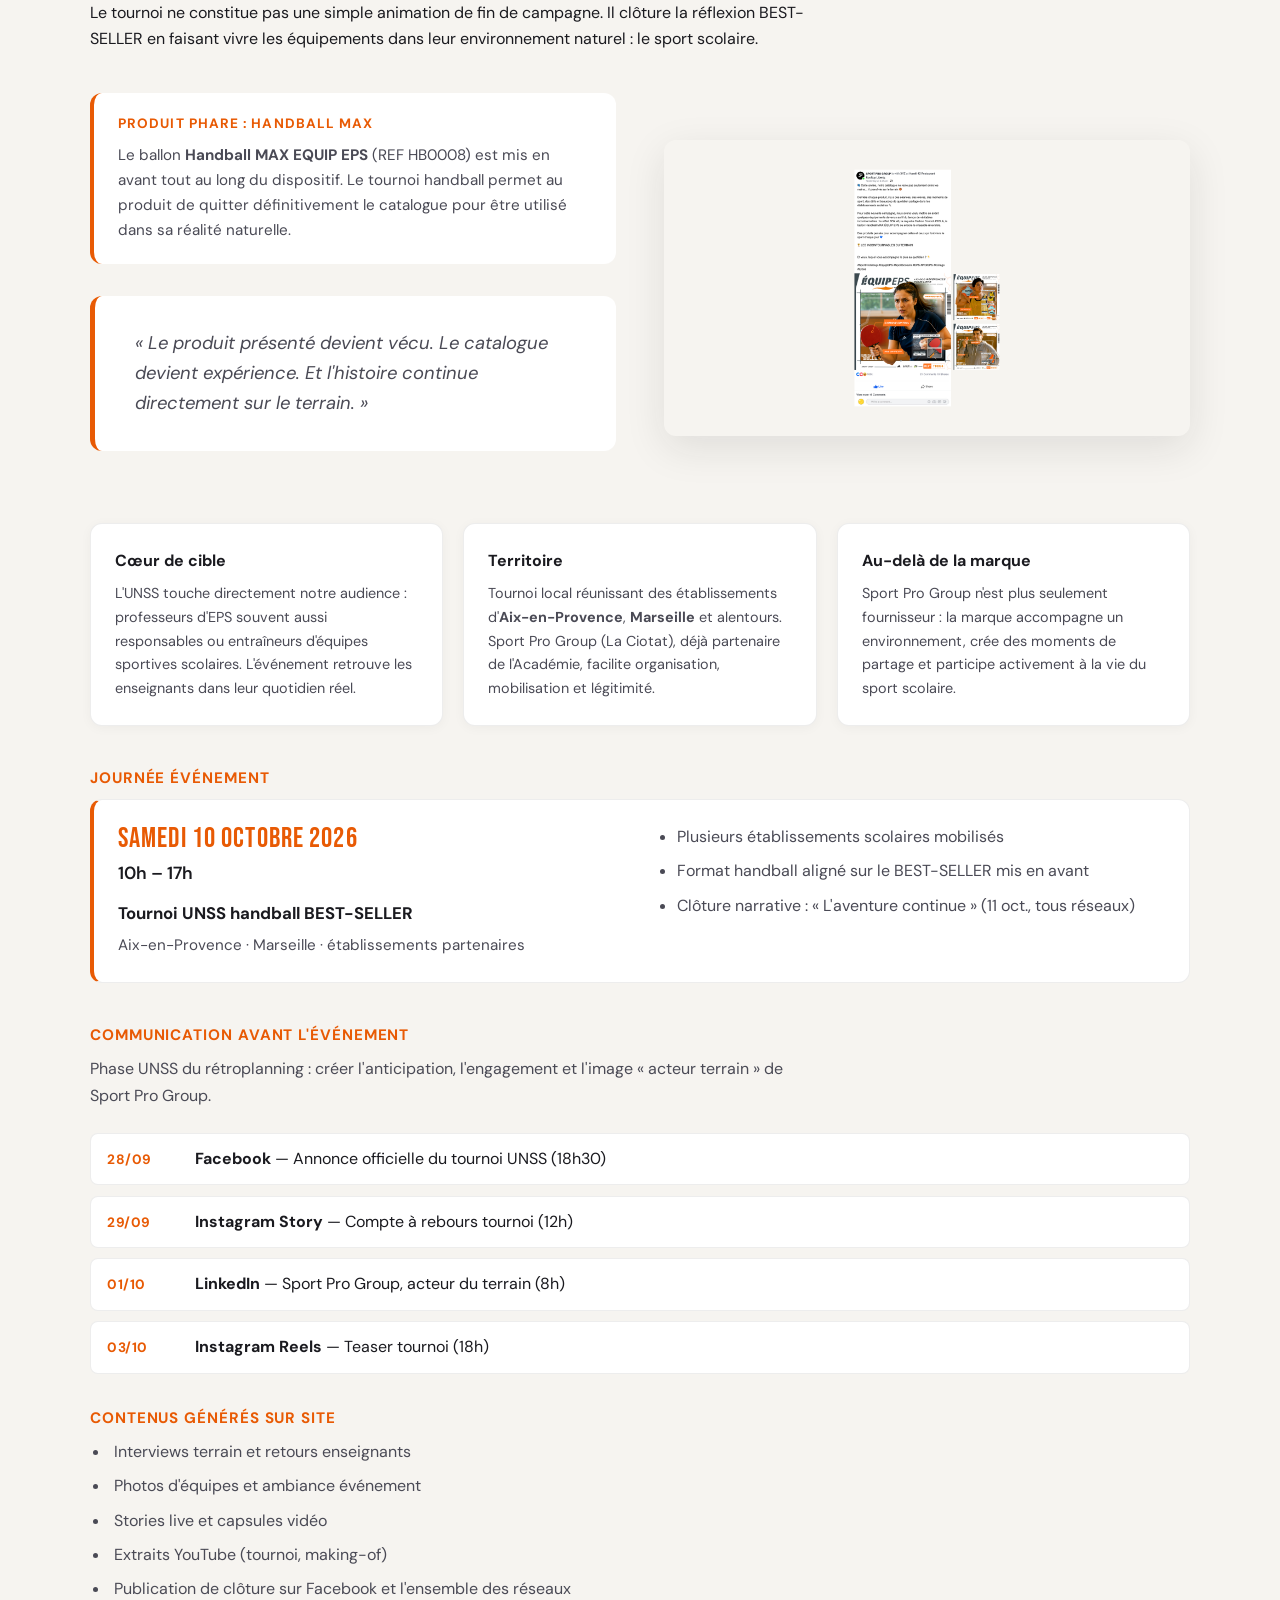
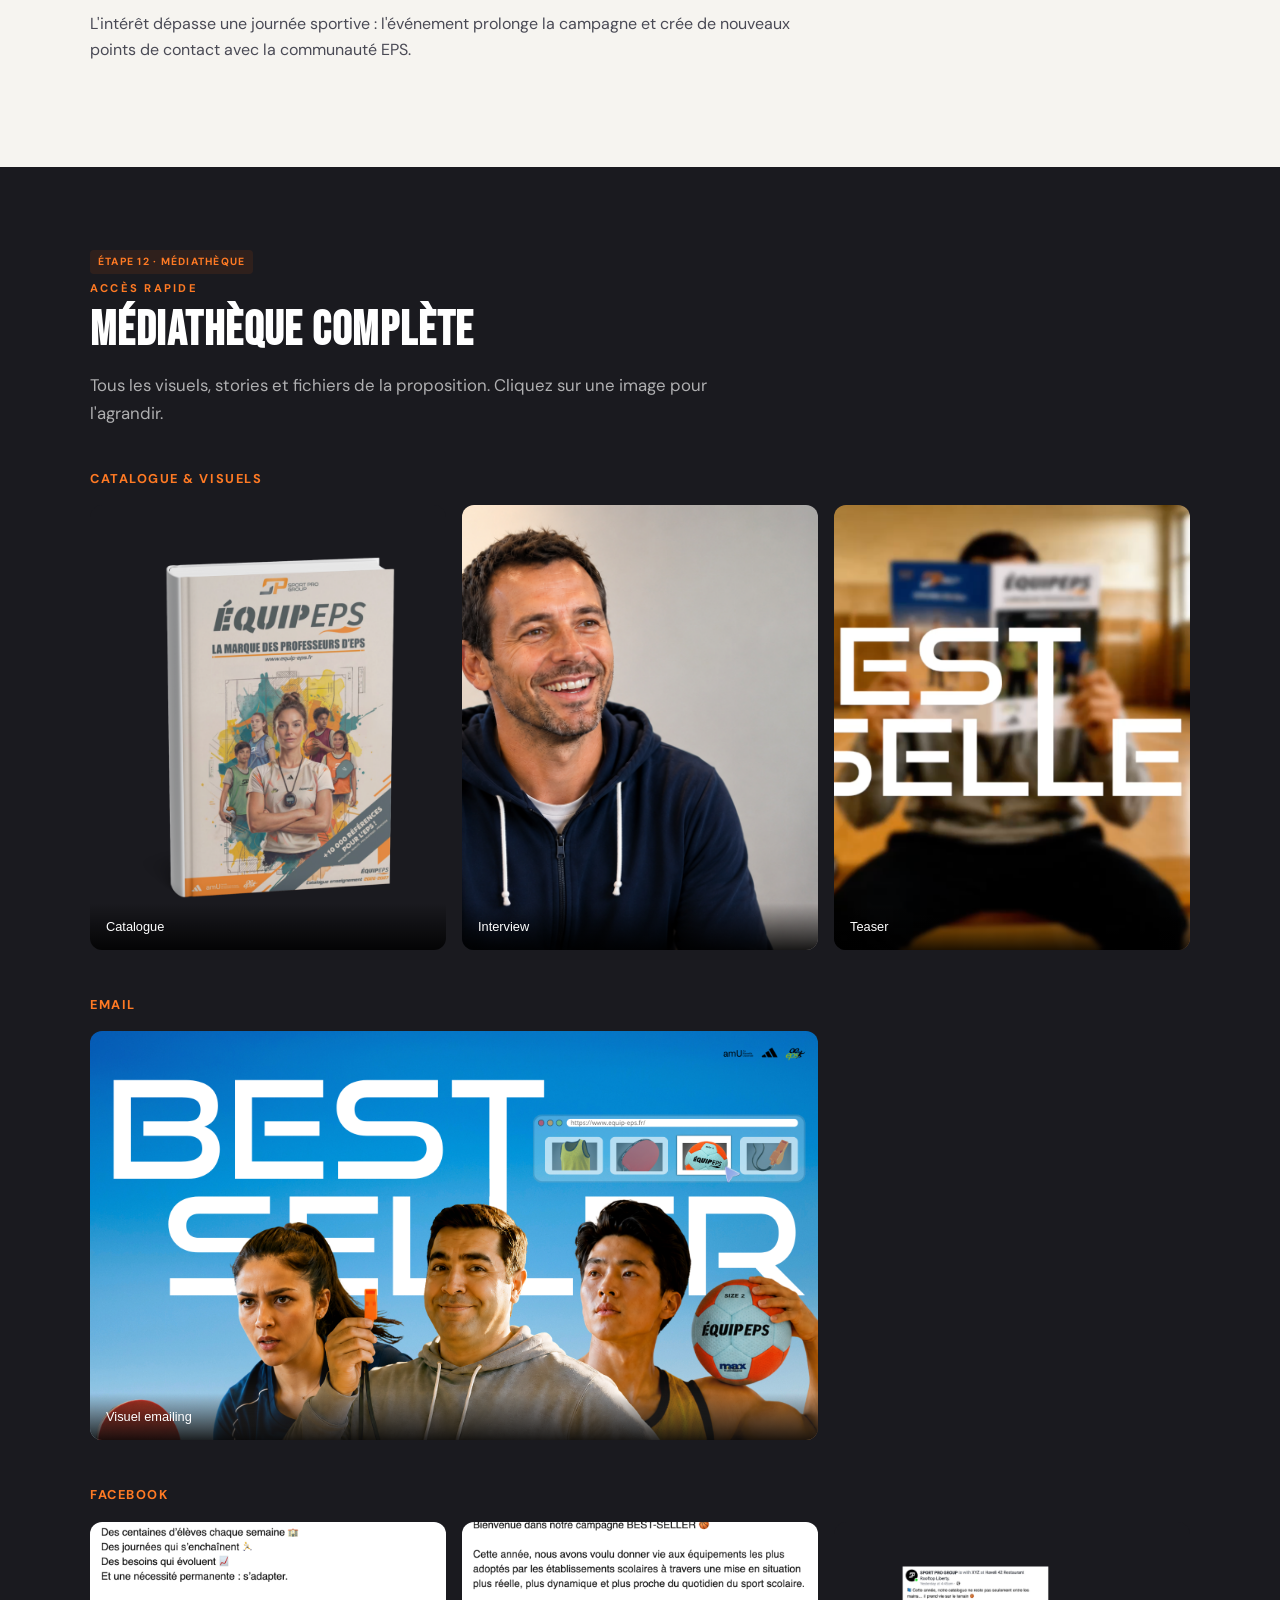
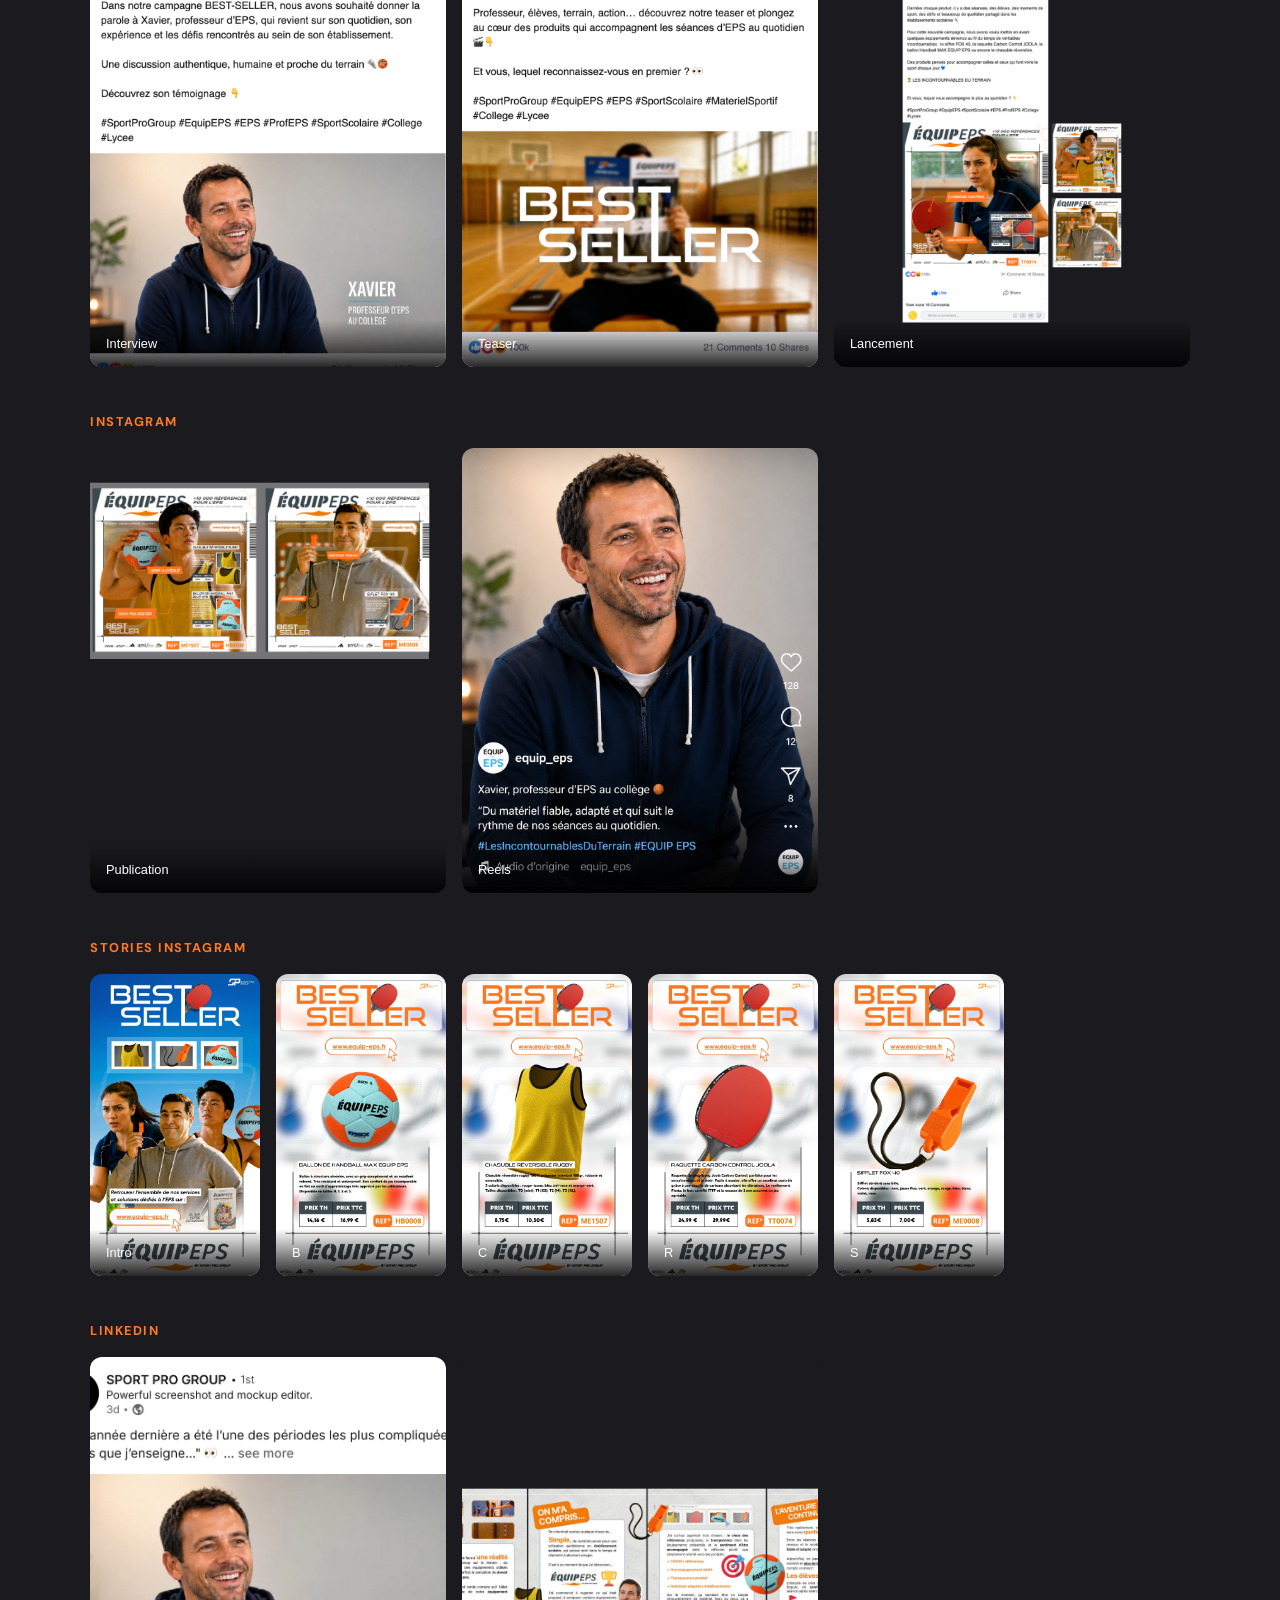
==== commit 946b4fcd: "Remplacer la carte Rétroplanning du parcours par Expérience. Le rétroplanning a sa propre section ; " ====
--- a/site/index.html
+++ b/site/index.html
@@ -93,7 +93,7 @@
           <article class="flow-detail-card"><h3>Histoire &amp; Xavier</h3><p>Réalité terrain et besoins avant la mise en avant produit.</p></article>
           <article class="flow-detail-card"><h3>Produits &amp; ambassadeurs</h3><p>Usages réels incarnés par un professeur et deux élèves.</p></article>
           <article class="flow-detail-card"><h3>Contenus &amp; réseaux</h3><p>Court métrage et réseaux sociaux, chacun avec un rôle précis.</p></article>
-                    <article class="flow-detail-card"><h3>Rétroplanning</h3><p>Calendrier V3 (août–octobre) : sept phases, créneaux et objectifs par plateforme.</p></article>
+          <article class="flow-detail-card"><h3>Exp&eacute;rience immersive</h3><p>Court m&eacute;trage, formats premium et mise en sc&egrave;ne produit avant le passage terrain.</p></article>
           <article class="flow-detail-card"><h3>Terrain &amp; UNSS</h3><p>Le tournoi handball clôture la campagne sur le terrain.</p></article>
         </div>
       </div>
@@ -1057,4 +1057,4 @@
 
   <script src="js/main.js"></script>
 </body>
-</html>
+</html>
